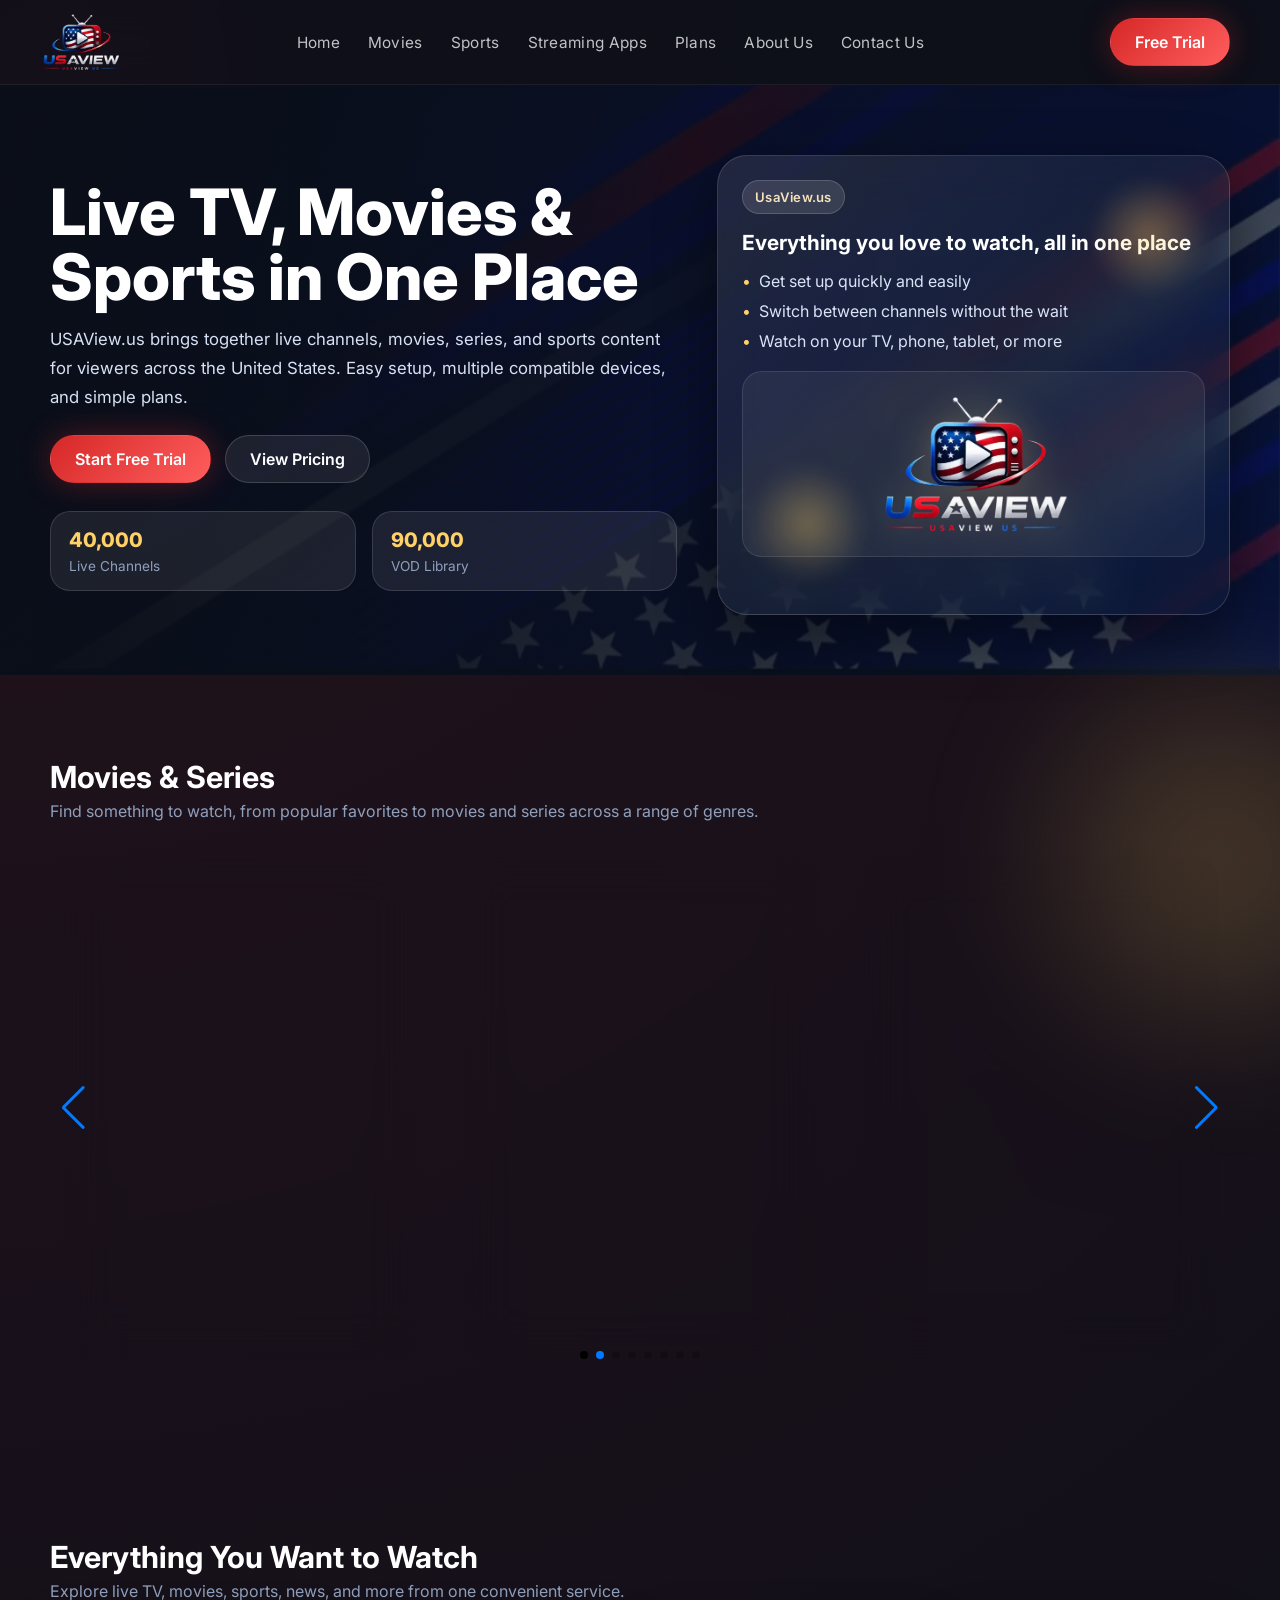
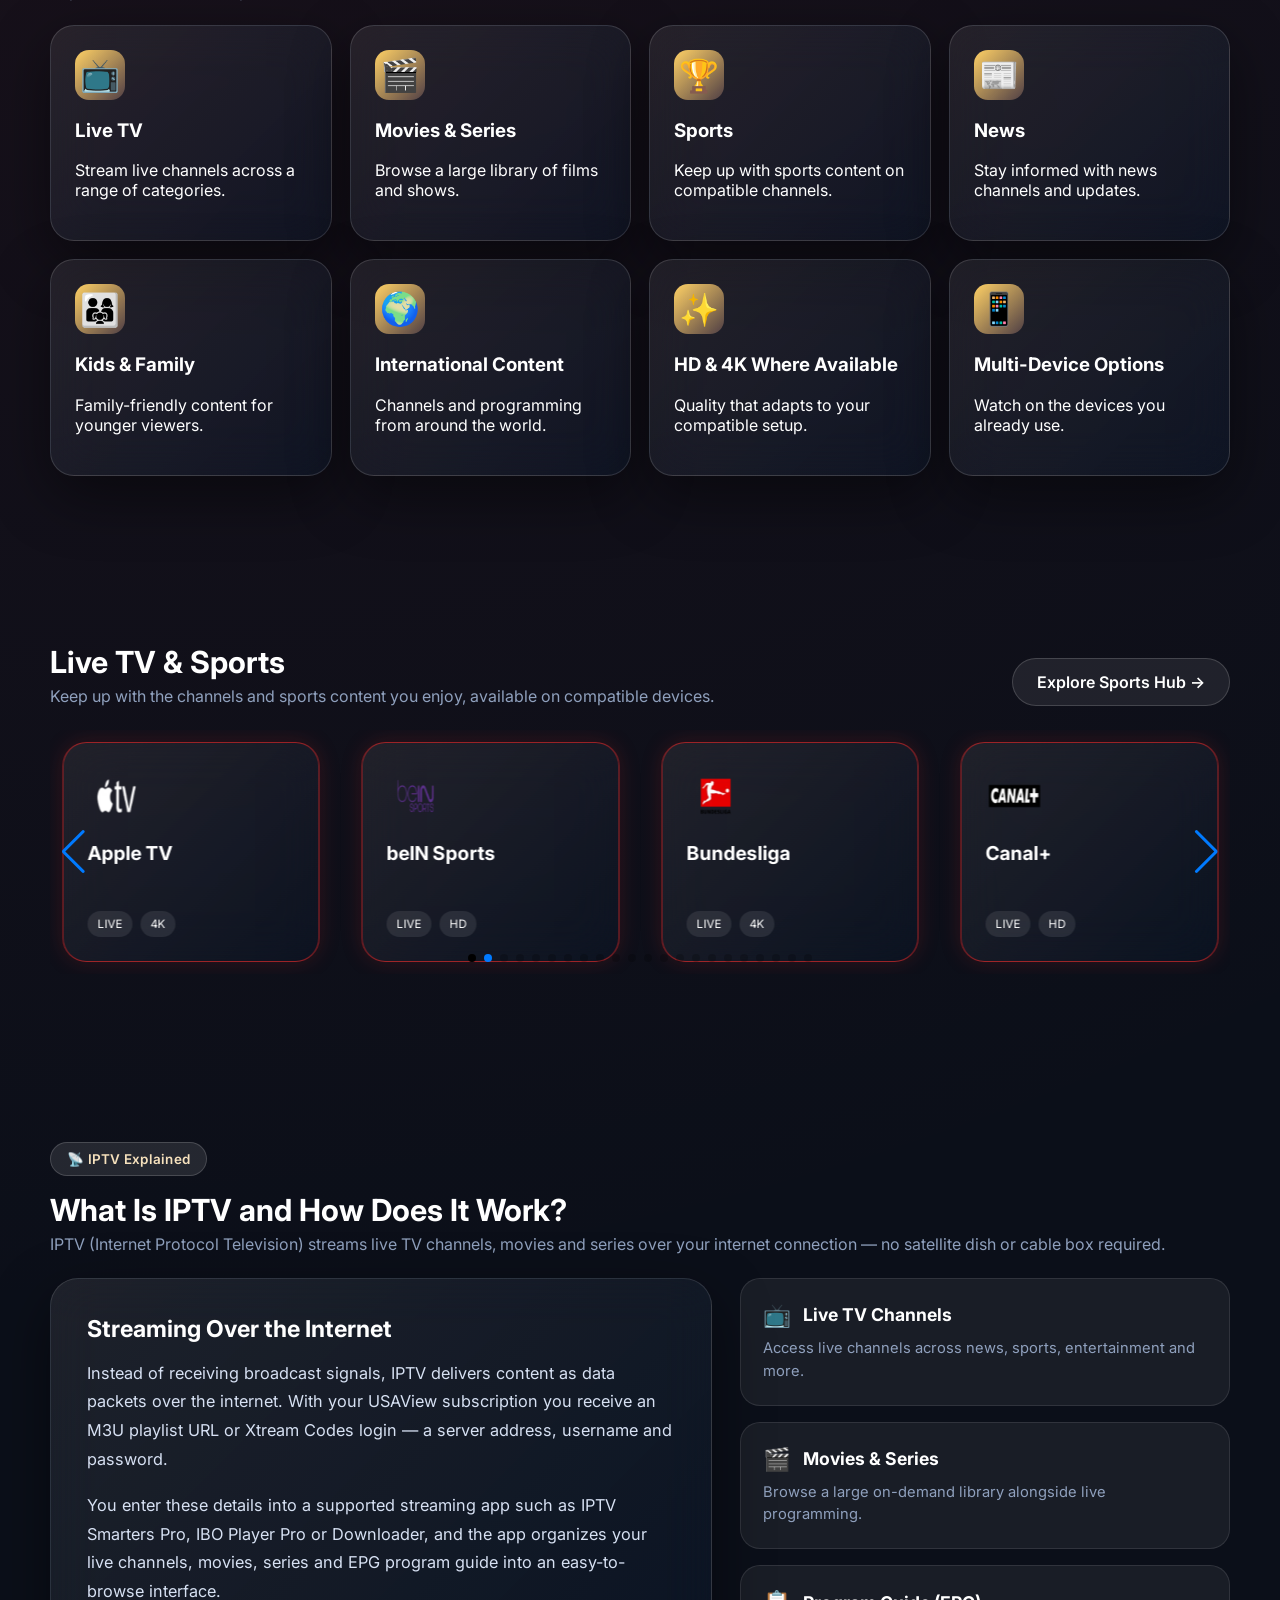
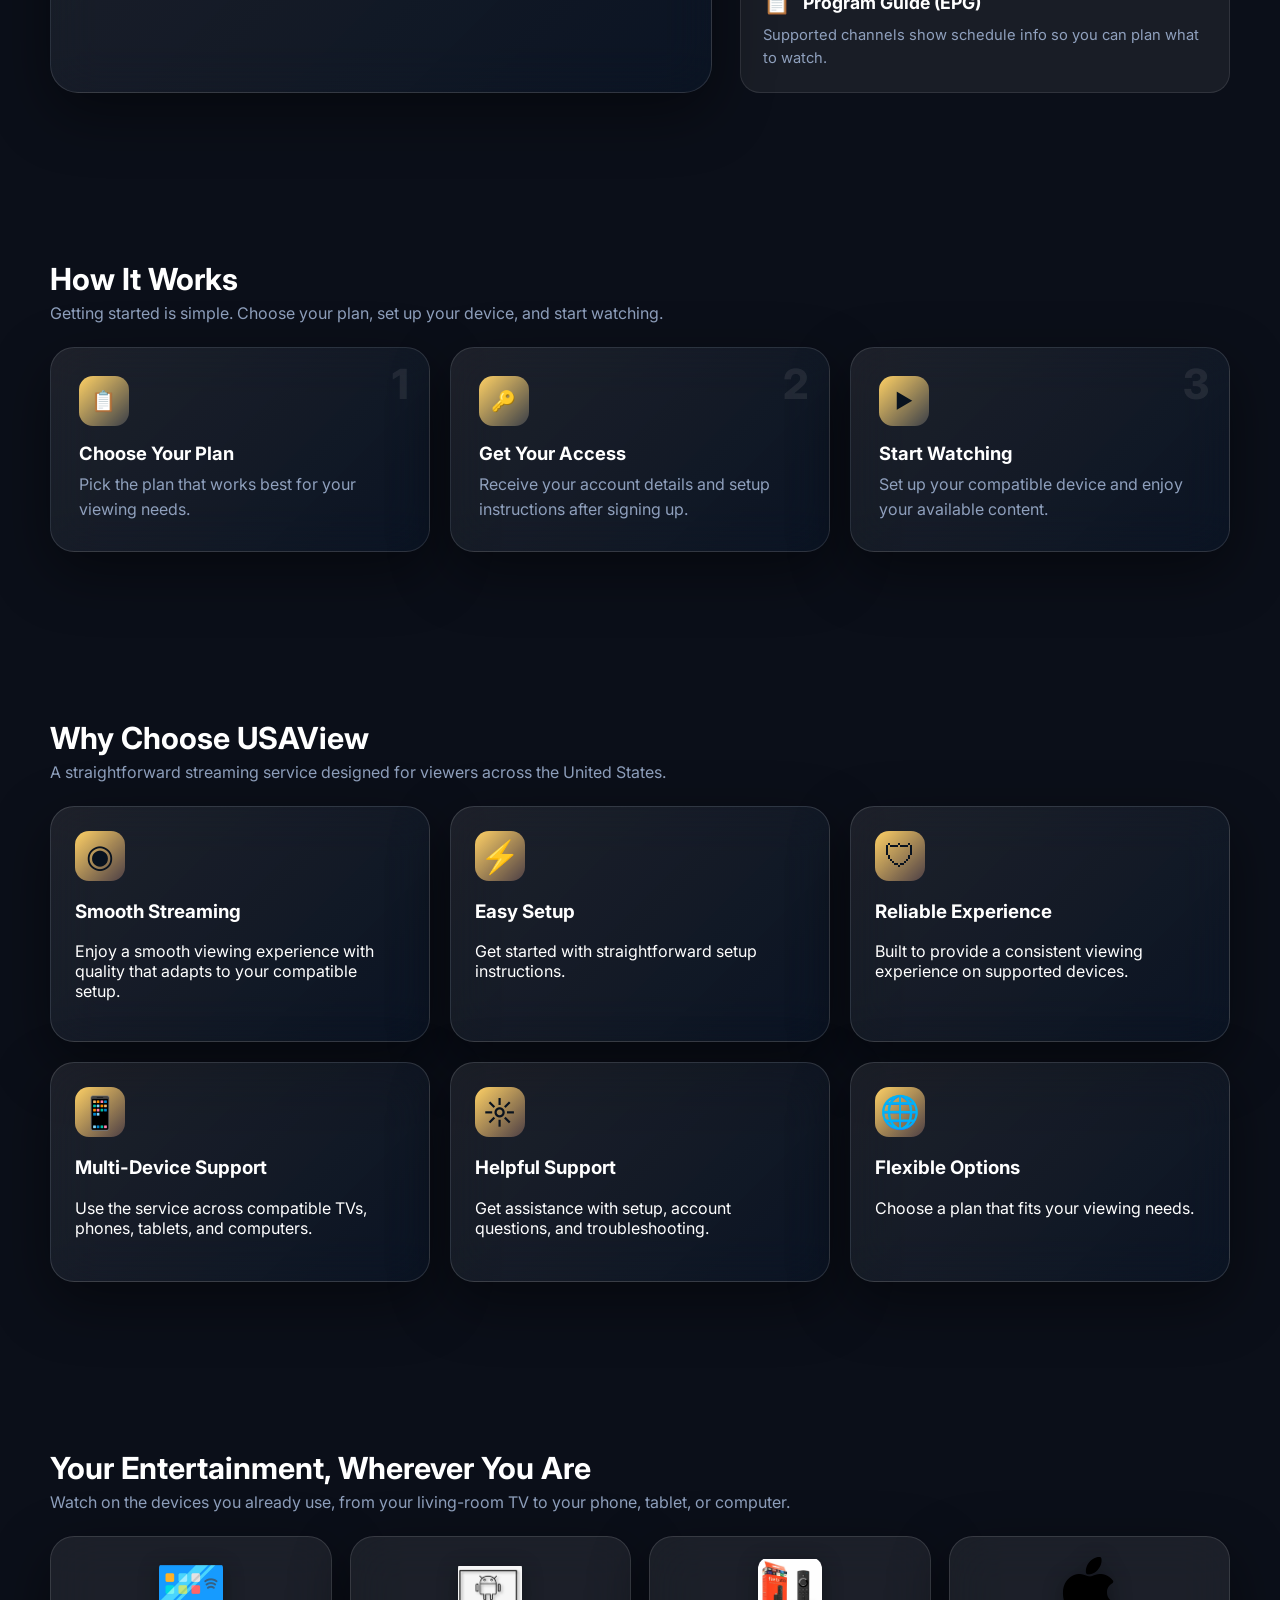
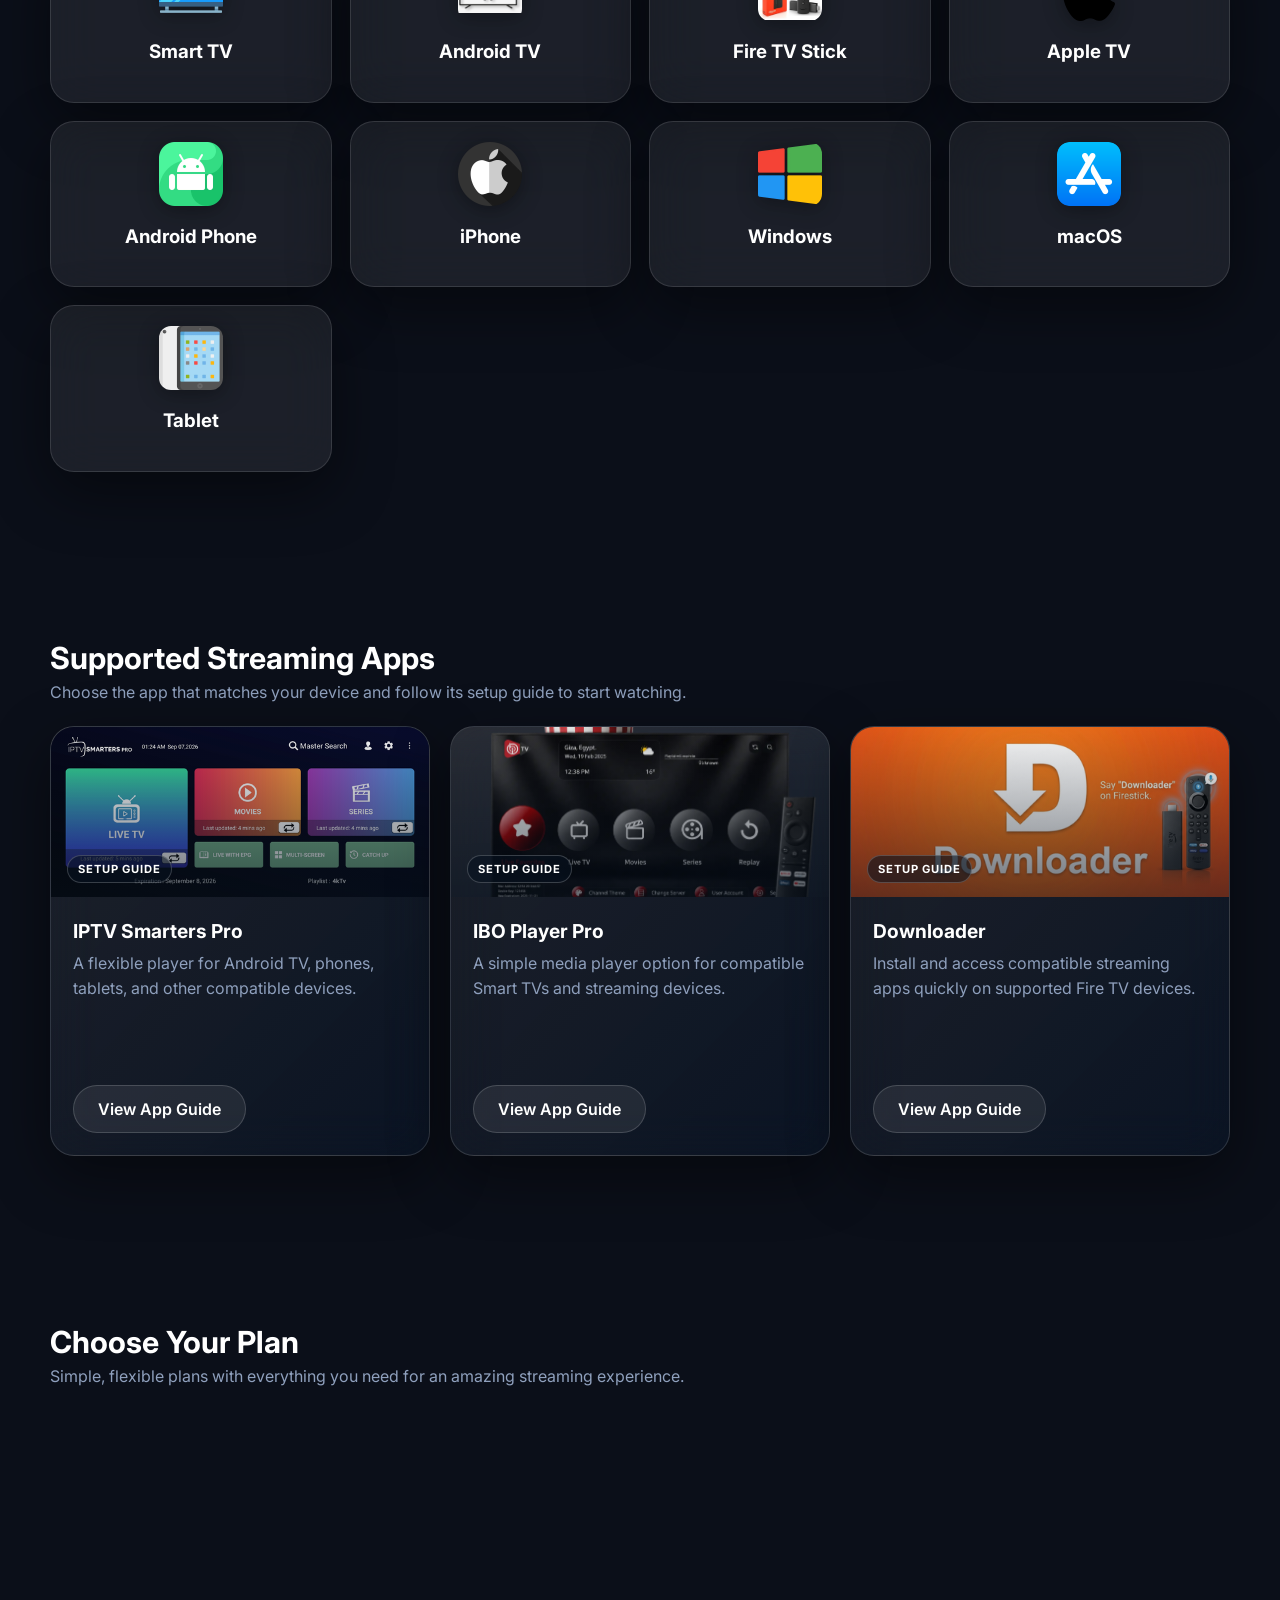
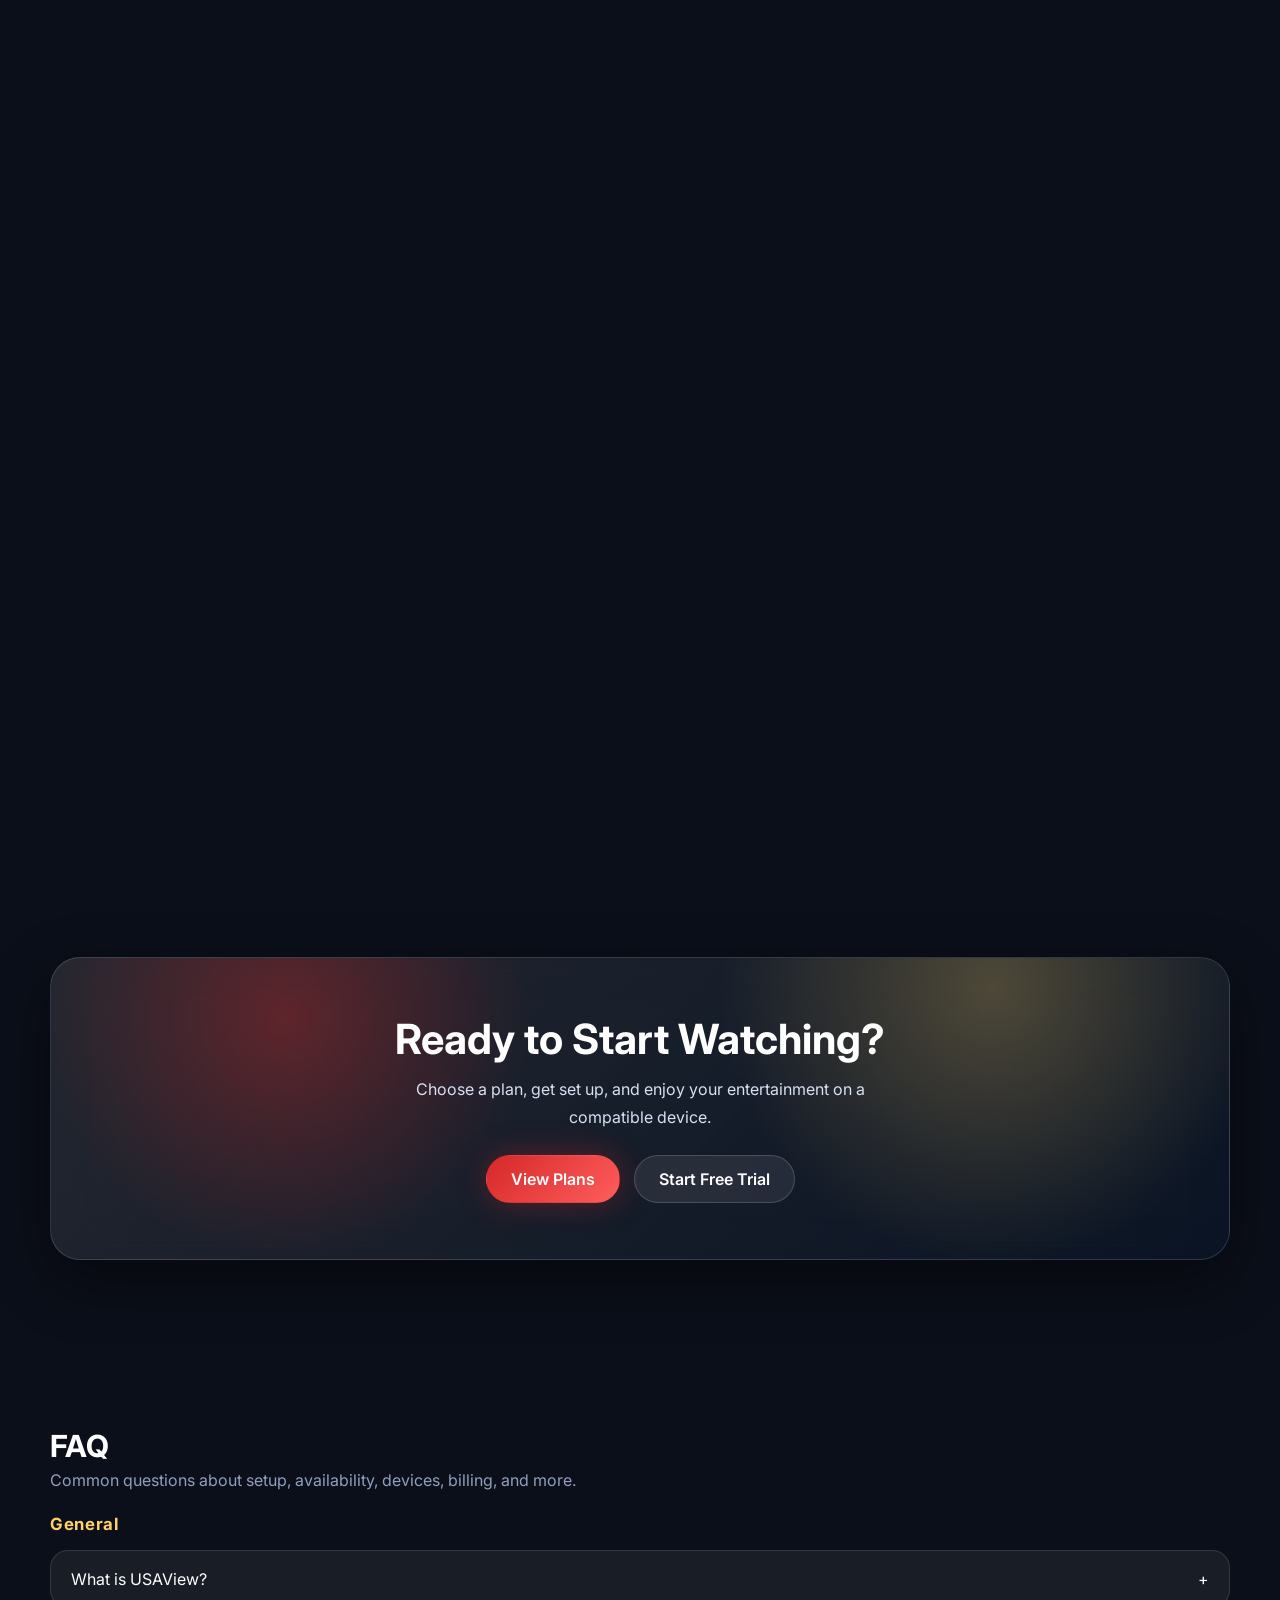
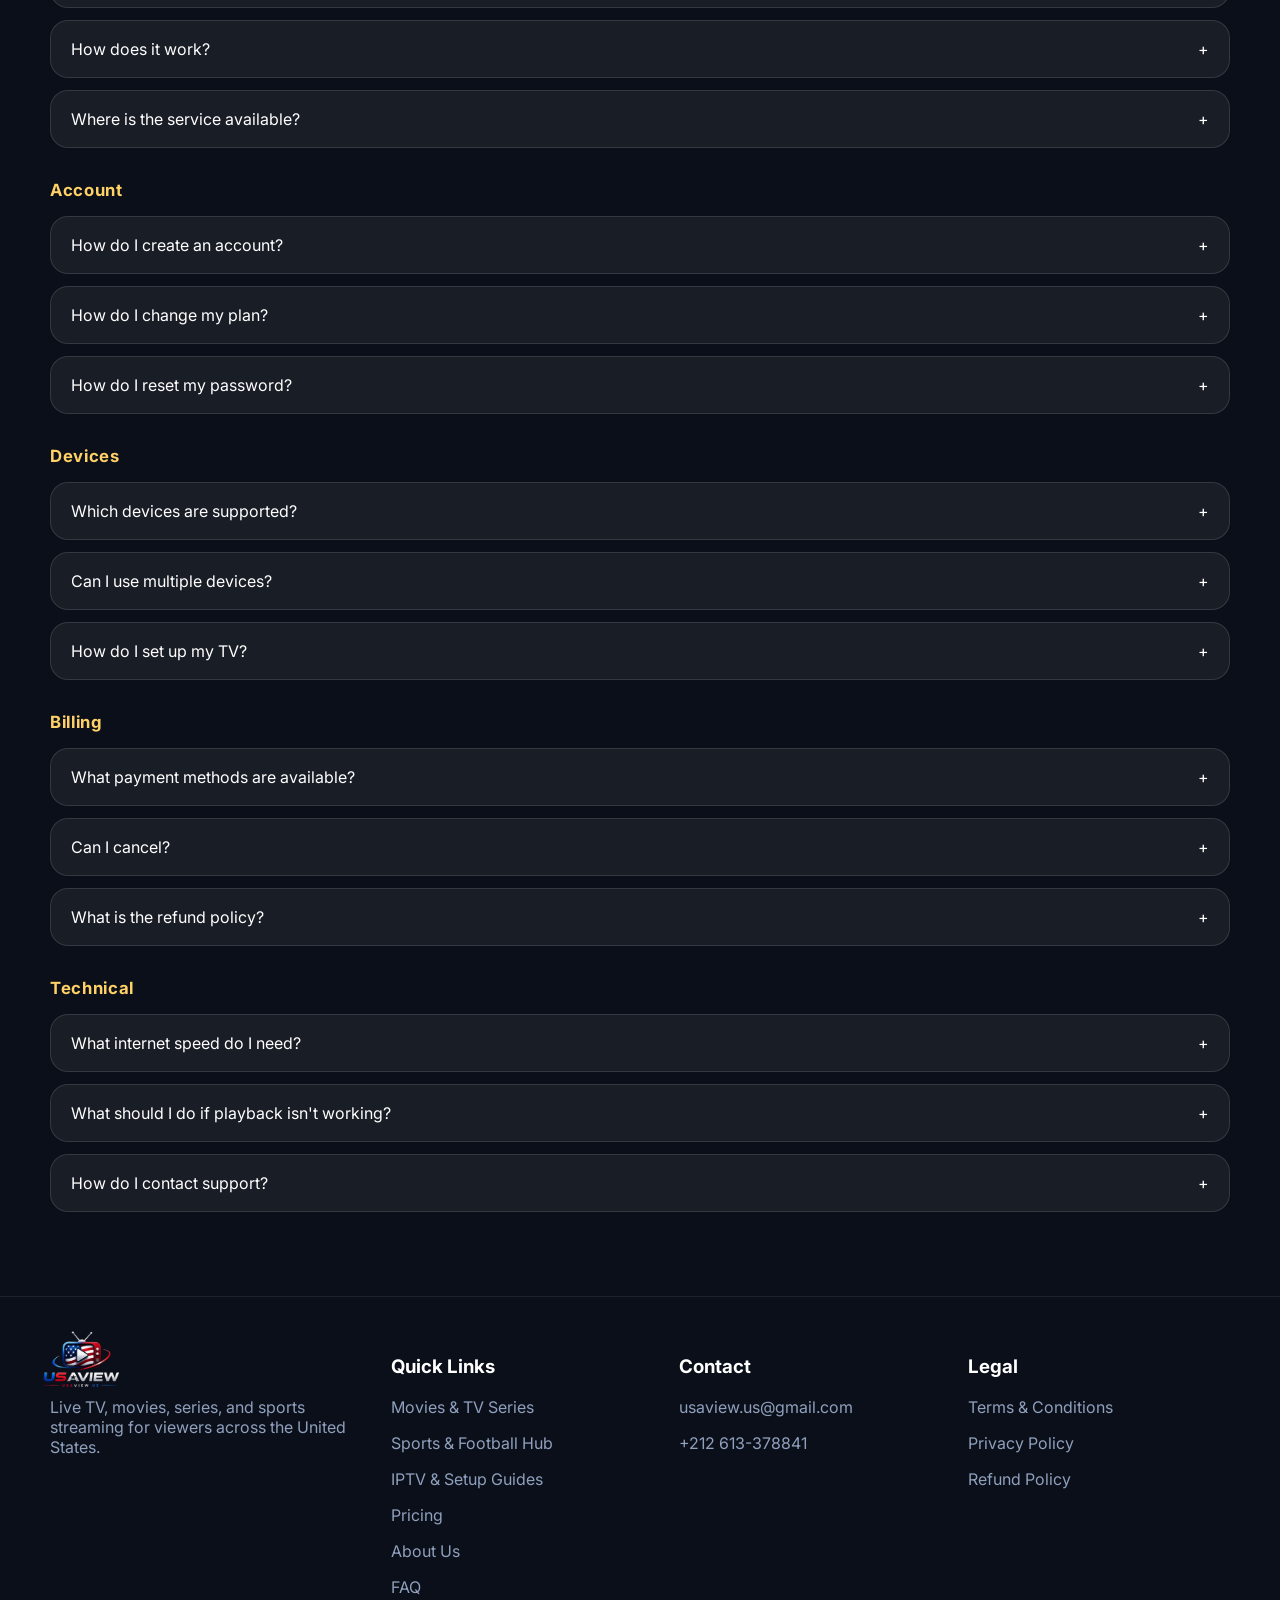
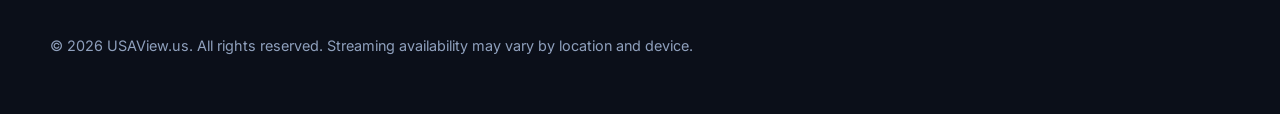
==== index.html @ 7cc4c2b3 "LKljhg" ====
<!DOCTYPE html>
<html lang="en">

<!--
  Main page for USAView.us.
  - style.css controls layout, colors, responsive navbar, hero, cards, and the mobile menu.
  - scripts.js controls the mobile menu toggle, Swiper sliders, scroll reveal animations, counters, and FAQ behaviour.
-->

<head>
    <meta charset="UTF-8" />
    <meta name="viewport" content="width=device-width, initial-scale=1.0" />
    <meta name="description"
        content="USAView.us offers live TV, movies, series, and sports streaming for the United States. Easy setup, multiple compatible devices, and simple plans." />
    <title>USAView.us | Live TV, Movies & Sports Streaming</title>
    <link rel="stylesheet" href="style.css">
    <link rel="preconnect" href="https://fonts.googleapis.com" />
    <link rel="preconnect" href="https://fonts.gstatic.com" crossorigin />
    <link href="https://fonts.googleapis.com/css2?family=Inter:wght@400;500;600;700;800&display=swap"
        rel="stylesheet" />
    <link rel="stylesheet" href="https://cdn.jsdelivr.net/npm/swiper@11/swiper-bundle.min.css" />

</head>

<body>
    <header>
        <div class="container">
            <nav>
                <!-- logo image file from the project root -->
                <a class="logo" href="index.html">
                    <img src="assets/imgs/logos/logo.webp" alt="USAView.us logo">
                </a>
                <!-- nav-toggle is the mobile hamburger button controlled by scripts.js -->
                <a class="btn btn-primary btn-header"
                    href="https://wa.me/212613378841?text=hello%20usa%20view%20i%20want%20free%20trial%2024%20hours"
                    target="_blank" rel="noopener">Free Trial</a>
                <button class="nav-toggle" aria-label="Toggle navigation" aria-expanded="false">
                    <span class="bar"></span>
                    <span class="bar"></span>
                    <span class="bar"></span>
                </button>
                <!-- nav-links contains the main page anchors and gets the open class on mobile -->
                <div class="nav-links" id="navLinks">
                    <a href="index.html">Home</a>
                    <a href="movies.html">Movies</a>
                    <a href="sports.html">Sports</a>
                    <a href="streaming-apps/">Streaming Apps</a>
                    <a href="#plans">Plans</a>
                    <a href="about.html">About Us</a>
                    <a href="contact.html">Contact Us</a>
                </div>
            </nav>
        </div>
    </header>

    <!-- Main page content starts here. Each section is styled in style.css and some sections are animated by scripts.js. -->


    <main class="home-page">
        <section class="hero">
            <div class="container hero-content">
                <!-- hero content uses reveal animation on scroll and appears in the hero section -->
                <div class="reveal">

                    <h1>Live TV, Movies & Sports in One Place</h1>
                    <p>USAView.us brings together live channels, movies, series, and sports content for viewers across
                        the United States. Easy setup, multiple compatible devices, and simple plans.</p>
                    <div class="hero-actions">
                        <a class="btn btn-primary"
                            href="https://wa.me/212613378841?text=hello%20usa%20view%20i%20want%20free%20trial%2024%20hours"
                            target="_blank" rel="noopener">Start Free Trial</a>
                        <a class="btn btn-secondary" href="#plans">View Pricing</a>
                    </div>
                    <div class="stats-grid">
                        <div class="stat-card">
                            <div class="stat-number" data-target="40000">0</div>
                            <div class="stat-label">Live Channels</div>
                        </div>
                        <div class="stat-card">
                            <div class="stat-number" data-target="90000">0</div>
                            <div class="stat-label">VOD Library</div>
                        </div>
                    </div>
                </div>
                <div class="reveal">
                    <div class="hero-card glass">
                        <div class="floating-orb one"></div>
                        <div class="floating-orb two"></div>
                        <div class="pill">UsaView.us</div>
                        <h3>Everything you love to watch, all in one place</h3>
                        <ul>
                            <li>Get set up quickly and easily</li>
                            <li>Switch between channels without the wait</li>
                            <li>Watch on your TV, phone, tablet, or more</li>
                        </ul>
                        <div class="hero-logo"><img src="assets/imgs/logos/logo.webp" alt="USAView.us logo"></div>
                    </div>
                </div>

            </div>
        </section>

        <section id="movies">
            <div class="container">
                <div class="section-head reveal">
                    <div>
                        <h2>Movies & Series</h2>
                        <p>Find something to watch, from popular favorites to movies and series across a range of
                            genres.</p>
                    </div>
                </div>
                <div class="swiper movies-swiper reveal">
                    <div class="swiper-wrapper">
                        <div class="swiper-slide">
                            <div class="movie-card glass">
                                <div class="thumb">
                                    <img src="assets/imgs/slider-movies/the odyssey.webp"
                                        alt="The Odyssey movie poster">
                                </div>
                                <div class="content">
                                    <span class="badge">4K</span>
                                    <h3>The Odyssey</h3>
                                    <p>Adventure • Drama</p>
                                </div>
                                <div class="play">▶</div>
                            </div>
                        </div>
                        <div class="swiper-slide">
                            <div class="movie-card glass">
                                <div class="thumb">
                                    <img src="assets/imgs/slider-movies/peaky-blinders-immortal-man.webp"
                                        alt="Peaky Blinders Immortal Man movie poster">
                                </div>
                                <div class="content">
                                    <span class="badge">4k</span>
                                    <h3>Peaky Blinders: Immortal Man</h3>
                                    <p>Crime • Drama</p>
                                </div>
                                <div class="play">▶</div>
                            </div>
                        </div>
                        <div class="swiper-slide">
                            <div class="movie-card glass">
                                <div class="thumb">
                                    <img src="assets/imgs/slider-movies/oppenheimer.webp"
                                        alt="Oppenheimer movie poster">
                                </div>
                                <div class="content">
                                    <span class="badge">4K</span>
                                    <h3>Oppenheimer</h3>
                                    <p>Drama • History</p>
                                </div>
                                <div class="play">▶</div>
                            </div>
                        </div>
                        <div class="swiper-slide">
                            <div class="movie-card glass">
                                <div class="thumb">
                                    <img src="assets/imgs/slider-movies/rango-animation.webp"
                                        alt="Rango animated movie poster">
                                </div>
                                <div class="content">
                                    <span class="badge">4k</span>
                                    <h3>Rango</h3>
                                    <p>Animation • Comedy</p>
                                </div>
                                <div class="play">▶</div>
                            </div>
                        </div>
                        <div class="swiper-slide">
                            <div class="movie-card glass">
                                <div class="thumb">
                                    <img src="assets/imgs/slider-movies/deep-cover.webp" alt="Deep Cover movie poster">
                                </div>
                                <div class="content">
                                    <span class="badge">4K</span>
                                    <h3>Deep Cover</h3>
                                    <p>Crime • Thriller</p>
                                </div>
                                <div class="play">▶</div>
                            </div>
                        </div>
                        <div class="swiper-slide">
                            <div class="movie-card glass">
                                <div class="thumb">
                                    <img src="assets/imgs/slider-movies/fall-2-deadpoint.webp"
                                        alt="Fall 2: Deadpoint movie poster">
                                </div>
                                <div class="content">
                                    <span class="badge">4K</span>
                                    <h3>Fall 2: Deadpoint</h3>
                                    <p>Action • Thriller</p>
                                </div>
                                <div class="play">▶</div>
                            </div>
                        </div>
                        <div class="swiper-slide">
                            <div class="movie-card glass">
                                <div class="thumb">
                                    <img src="assets/imgs/slider-movies/nobody-2.webp" alt="Nobody 2 movie poster">
                                </div>
                                <div class="content">
                                    <span class="badge">4K</span>
                                    <h3>Nobody 2</h3>
                                    <p>Action • Crime</p>
                                </div>
                                <div class="play">▶</div>
                            </div>
                        </div>
                        <div class="swiper-slide">
                            <div class="movie-card glass">
                                <div class="thumb">
                                    <img src="assets/imgs/slider-movies/the-witcher.webp"
                                        alt="The Witcher series poster">
                                </div>
                                <div class="content">
                                    <span class="badge">4K</span>
                                    <h3>The Witcher</h3>
                                    <p>Fantasy • Adventure</p>
                                </div>
                                <div class="play">▶</div>
                            </div>
                        </div>
                    </div>
                    <div class="swiper-button-next"></div>
                    <div class="swiper-button-prev"></div>
                    <div class="swiper-pagination"></div>
                </div>
            </div>
        </section>

       


        <!-- What's Included -->
        <section id="included">
            <div class="container">
                <div class="section-head reveal">
                    <div>
                        <h2>Everything You Want to Watch</h2>
                        <p>Explore live TV, movies, sports, news, and more from one convenient service.</p>
                    </div>
                </div>
                <div class="included-grid">
                    <div class="feature-card glass reveal">
                        <div class="icon">📺</div>
                        <h3>Live TV</h3>
                        <p>Stream live channels across a range of categories.</p>
                    </div>
                    <div class="feature-card glass reveal">
                        <div class="icon">🎬</div>
                        <h3>Movies & Series</h3>
                        <p>Browse a large library of films and shows.</p>
                    </div>
                    <div class="feature-card glass reveal">
                        <div class="icon">🏆</div>
                        <h3>Sports</h3>
                        <p>Keep up with sports content on compatible channels.</p>
                    </div>
                    <div class="feature-card glass reveal">
                        <div class="icon">📰</div>
                        <h3>News</h3>
                        <p>Stay informed with news channels and updates.</p>
                    </div>
                    <div class="feature-card glass reveal">
                        <div class="icon">👨‍👩‍👧</div>
                        <h3>Kids & Family</h3>
                        <p>Family-friendly content for younger viewers.</p>
                    </div>
                    <div class="feature-card glass reveal">
                        <div class="icon">🌍</div>
                        <h3>International Content</h3>
                        <p>Channels and programming from around the world.</p>
                    </div>
                    <div class="feature-card glass reveal">
                        <div class="icon">✨</div>
                        <h3>HD & 4K Where Available</h3>
                        <p>Quality that adapts to your compatible setup.</p>
                    </div>
                    <div class="feature-card glass reveal">
                        <div class="icon">📱</div>
                        <h3>Multi-Device Options</h3>
                        <p>Watch on the devices you already use.</p>
                    </div>
                </div>
            </div>
        </section>



        <section id="sports">
            <div class="container">

                <div class="section-head reveal">
                    <div>
                        <h2>Live TV & Sports</h2>
                        <p>Keep up with the channels and sports content you enjoy, available on compatible devices.</p>
                    </div>
                    <a class="btn btn-secondary" href="sports.html">Explore Sports Hub →</a>
                </div>

                <div class="swiper sports-swiper reveal">
                    <div class="swiper-wrapper">

                        <!-- 6M -->
                        <div class="swiper-slide">
                            <div class="sports-card glass">
                                <div class="channel-logo">
                                    <img src="assets/imgs/swiper-channels/6m.webp" alt="6M channel logo">
                                </div>
                                <h3>6M</h3>
                                <div class="badge-row">
                                    <span class="pill-small">LIVE</span>
                                    <span class="pill-small">HD</span>
                                </div>
                            </div>
                        </div>



                        <!-- Apple TV -->
                        <div class="swiper-slide">
                            <div class="sports-card glass">
                                <div class="channel-logo">
                                    <img src="assets/imgs/swiper-channels/apple-tv.webp" alt="Apple TV channel logo">
                                </div>
                                <h3>Apple TV</h3>
                                <div class="badge-row">
                                    <span class="pill-small">LIVE</span>
                                    <span class="pill-small">4K</span>
                                </div>
                            </div>
                        </div>

                        <!-- beIN Sports -->
                        <div class="swiper-slide">
                            <div class="sports-card glass">
                                <div class="channel-logo">
                                    <img src="assets/imgs/swiper-channels/bein-sports.webp"
                                        alt="beIN Sports channel logo">
                                </div>
                                <h3>beIN Sports</h3>
                                <div class="badge-row">
                                    <span class="pill-small">LIVE</span>
                                    <span class="pill-small">HD</span>
                                </div>
                            </div>
                        </div>

                        <!-- Bundesliga -->
                        <div class="swiper-slide">
                            <div class="sports-card glass">
                                <div class="channel-logo">
                                    <img src="assets/imgs/swiper-channels/bundesliga.webp"
                                        alt="Bundesliga channel logo">
                                </div>
                                <h3>Bundesliga</h3>
                                <div class="badge-row">
                                    <span class="pill-small">LIVE</span>
                                    <span class="pill-small">4K</span>
                                </div>
                            </div>
                        </div>

                        <!-- Canal+ -->
                        <div class="swiper-slide">
                            <div class="sports-card glass">
                                <div class="channel-logo">
                                    <img src="assets/imgs/swiper-channels/canal-plus.webp" alt="Canal+ channel logo">
                                </div>
                                <h3>Canal+</h3>
                                <div class="badge-row">
                                    <span class="pill-small">LIVE</span>
                                    <span class="pill-small">HD</span>
                                </div>
                            </div>
                        </div>



                        <!-- Disney Channel -->
                        <div class="swiper-slide">
                            <div class="sports-card glass">
                                <div class="channel-logo">
                                    <img src="assets/imgs/swiper-channels/disnep-channel.webp"
                                        alt="Disney Channel logo">
                                </div>
                                <h3>Disney Channel</h3>
                                <div class="badge-row">
                                    <span class="pill-small">LIVE</span>
                                    <span class="pill-small">HD</span>
                                </div>
                            </div>
                        </div>

                        <!-- ESPN -->
                        <div class="swiper-slide">
                            <div class="sports-card glass">
                                <div class="channel-logo">
                                    <img src="assets/imgs/swiper-channels/espn.webp" alt="ESPN channel logo">
                                </div>
                                <h3>ESPN</h3>
                                <div class="badge-row">
                                    <span class="pill-small">LIVE</span>
                                    <span class="pill-small">4K</span>
                                </div>
                            </div>
                        </div>

                        <!-- Film -->
                        <div class="swiper-slide">
                            <div class="sports-card glass">
                                <div class="channel-logo">
                                    <img src="assets/imgs/swiper-channels/film.webp" alt="Film channel logo">
                                </div>
                                <h3>Film</h3>
                                <div class="badge-row">
                                    <span class="pill-small">LIVE</span>
                                    <span class="pill-small">HD</span>
                                </div>
                            </div>
                        </div>

                        <!-- Fox Sports -->
                        <div class="swiper-slide">
                            <div class="sports-card glass">
                                <div class="channel-logo">
                                    <img src="assets/imgs/swiper-channels/fox.webp" alt="Fox Sports channel logo">
                                </div>
                                <h3>Fox Sports</h3>
                                <div class="badge-row">
                                    <span class="pill-small">LIVE</span>
                                    <span class="pill-small">HD</span>
                                </div>
                            </div>
                        </div>

                        <!-- Fubo TV -->
                        <div class="swiper-slide">
                            <div class="sports-card glass">
                                <div class="channel-logo">
                                    <img src="assets/imgs/swiper-channels/fubo-tv.webp" alt="Fubo TV channel logo">
                                </div>
                                <h3>Fubo TV</h3>
                                <div class="badge-row">
                                    <span class="pill-small">LIVE</span>
                                    <span class="pill-small">HD</span>
                                </div>
                            </div>
                        </div>

                        <!-- HBO Max -->
                        <div class="swiper-slide">
                            <div class="sports-card glass">
                                <div class="channel-logo">
                                    <img src="assets/imgs/swiper-channels/hbo-max.webp" alt="HBO Max channel logo">
                                </div>
                                <h3>HBO Max</h3>
                                <div class="badge-row">
                                    <span class="pill-small">LIVE</span>
                                    <span class="pill-small">4K</span>
                                </div>
                            </div>
                        </div>

                        <!-- Hulu -->
                        <div class="swiper-slide">
                            <div class="sports-card glass">
                                <div class="channel-logo">
                                    <img src="assets/imgs/swiper-channels/hulu.webp" alt="Hulu channel logo">
                                </div>
                                <h3>Hulu</h3>
                                <div class="badge-row">
                                    <span class="pill-small">LIVE</span>
                                    <span class="pill-small">HD</span>
                                </div>
                            </div>
                        </div>



                        <!-- LaLiga -->
                        <div class="swiper-slide">
                            <div class="sports-card glass">
                                <div class="channel-logo">
                                    <img src="assets/imgs/swiper-channels/laliga.webp" alt="LaLiga channel logo">
                                </div>
                                <h3>LaLiga</h3>
                                <div class="badge-row">
                                    <span class="pill-small">LIVE</span>
                                    <span class="pill-small">4K</span>
                                </div>
                            </div>
                        </div>

                        <!-- Netflix -->
                        <div class="swiper-slide">
                            <div class="sports-card glass">
                                <div class="channel-logo">
                                    <img src="assets/imgs/swiper-channels/netflix.webp" alt="Netflix channel logo">
                                </div>
                                <h3>Netflix</h3>
                                <div class="badge-row">
                                    <span class="pill-small">LIVE</span>
                                    <span class="pill-small">4K</span>
                                </div>
                            </div>
                        </div>

                        <!-- OCS -->
                        <div class="swiper-slide">
                            <div class="sports-card glass">
                                <div class="channel-logo">
                                    <img src="assets/imgs/swiper-channels/ocs.webp" alt="OCS channel logo">
                                </div>
                                <h3>OCS</h3>
                                <div class="badge-row">
                                    <span class="pill-small">LIVE</span>
                                    <span class="pill-small">HD</span>
                                </div>
                            </div>
                        </div>

                        <!-- Planète+ -->
                        <div class="swiper-slide">
                            <div class="sports-card glass">
                                <div class="channel-logo">
                                    <img src="assets/imgs/swiper-channels/planete-plus.webp"
                                        alt="Planète+ channel logo">
                                </div>
                                <h3>Planète+</h3>
                                <div class="badge-row">
                                    <span class="pill-small">LIVE</span>
                                    <span class="pill-small">HD</span>
                                </div>
                            </div>
                        </div>

                        <!-- Premier League -->
                        <div class="swiper-slide">
                            <div class="sports-card glass">
                                <div class="channel-logo">
                                    <img src="assets/imgs/swiper-channels/premier-league.webp"
                                        alt="Premier League channel logo">
                                </div>
                                <h3>Premier League</h3>
                                <div class="badge-row">
                                    <span class="pill-small">LIVE</span>
                                    <span class="pill-small">4K</span>
                                </div>
                            </div>
                        </div>

                        <!-- RMC Sport -->
                        <div class="swiper-slide">
                            <div class="sports-card glass">
                                <div class="channel-logo">
                                    <img src="assets/imgs/swiper-channels/rmc-sport.webp" alt="RMC Sport channel logo">
                                </div>
                                <h3>RMC Sport</h3>
                                <div class="badge-row">
                                    <span class="pill-small">LIVE</span>
                                    <span class="pill-small">HD</span>
                                </div>
                            </div>
                        </div>

                        <!-- Ziggo Sport -->
                        <div class="swiper-slide">
                            <div class="sports-card glass">
                                <div class="channel-logo">
                                    <img src="assets/imgs/swiper-channels/ziggo-sport.webp"
                                        alt="Ziggo Sport channel logo">
                                </div>
                                <h3>Ziggo Sport</h3>
                                <div class="badge-row">
                                    <span class="pill-small">LIVE</span>
                                    <span class="pill-small">HD</span>
                                </div>
                            </div>
                        </div>

                        <!-- Jupiler Pro League -->
                        <div class="swiper-slide">
                            <div class="sports-card glass">
                                <div class="channel-logo">
                                    <img src="assets/imgs/swiper-channels/jupiler-pro-league.webp"
                                        alt="Jupiler Pro League channel logo">
                                </div>
                                <h3>Jupiler Pro League</h3>
                                <div class="badge-row">
                                    <span class="pill-small">LIVE</span>
                                    <span class="pill-small">HD</span>
                                </div>
                            </div>
                        </div>

                        <!-- Amazon Prime Video -->
                        <div class="swiper-slide">
                            <div class="sports-card glass">
                                <div class="channel-logo">
                                    <img src="assets/imgs/swiper-channels/amazon-prime-video.webp"
                                        alt="Amazon Prime Video channel logo">
                                </div>
                                <h3>Amazon Prime Video</h3>
                                <div class="badge-row">
                                    <span class="pill-small">LIVE</span>
                                    <span class="pill-small">4K</span>
                                </div>
                            </div>
                        </div>

                        <!-- Champions League -->
                        <div class="swiper-slide">
                            <div class="sports-card glass">
                                <div class="channel-logo">
                                    <img src="assets/imgs/swiper-channels/champions-league.webp"
                                        alt="Champions League channel logo">
                                </div>
                                <h3>Champions League</h3>
                                <div class="badge-row">
                                    <span class="pill-small">LIVE</span>
                                    <span class="pill-small">4K</span>
                                </div>
                            </div>
                        </div>

                    </div>

                    <div class="swiper-button-next"></div>
                    <div class="swiper-button-prev"></div>
                    <div class="swiper-pagination"></div>
                </div>
            </div>
        </section>


         <section id="what-is-iptv" aria-labelledby="iptv-title">

            <div class="container">

                <div class="section-head reveal">

                    <div>

                        <div class="pill">
                            📡 IPTV Explained
                        </div>

                        <h2 id="iptv-title">
                            What Is IPTV and How Does It Work?
                        </h2>

                        <p>
                            IPTV (Internet Protocol Television) streams live TV channels,
                            movies and series over your internet connection — no satellite
                            dish or cable box required.
                        </p>

                    </div>

                </div>


                <div class="story-grid">

                    <div class="story-card glass reveal">

                        <h3>
                            Streaming Over the Internet
                        </h3>

                        <p>
                            Instead of receiving broadcast signals, IPTV delivers content
                            as data packets over the internet. With your USAView
                            subscription you receive an M3U playlist URL or Xtream Codes
                            login — a server address, username and password.
                        </p>

                        <p>
                            You enter these details into a supported streaming app such as
                            IPTV Smarters Pro, IBO Player Pro or Downloader, and the app
                            organizes your live channels, movies, series and EPG program
                            guide into an easy-to-browse interface.
                        </p>

                    </div>


                    <div class="story-highlights">

                        <div class="highlight-item">
                            <div class="highlight-header">
                                <span class="highlight-icon">📺</span>
                                <h4>Live TV Channels</h4>
                            </div>
                            <p>
                                Access live channels across news, sports, entertainment and more.
                            </p>
                        </div>

                        <div class="highlight-item">
                            <div class="highlight-header">
                                <span class="highlight-icon">🎬</span>
                                <h4>Movies & Series</h4>
                            </div>
                            <p>
                                Browse a large on-demand library alongside live programming.
                            </p>
                        </div>

                        <div class="highlight-item">
                            <div class="highlight-header">
                                <span class="highlight-icon">📋</span>
                                <h4>Program Guide (EPG)</h4>
                            </div>
                            <p>
                                Supported channels show schedule info so you can plan what to watch.
                            </p>
                        </div>

                    </div>

                </div>

            </div>

        </section>

        <!-- How It Works -->
        <section id="how-it-works">
            <div class="container">
                <div class="section-head reveal">
                    <div>
                        <h2>How It Works</h2>
                        <p>Getting started is simple. Choose your plan, set up your device, and start watching.</p>
                    </div>
                </div>
                <div class="steps-grid">
                    <div class="step-card glass reveal">
                        <div class="step-number">1</div>
                        <div class="icon">📋</div>
                        <h3>Choose Your Plan</h3>
                        <p>Pick the plan that works best for your viewing needs.</p>
                    </div>
                    <div class="step-card glass reveal">
                        <div class="step-number">2</div>
                        <div class="icon">🔑</div>
                        <h3>Get Your Access</h3>
                        <p>Receive your account details and setup instructions after signing up.</p>
                    </div>
                    <div class="step-card glass reveal">
                        <div class="step-number">3</div>
                        <div class="icon">▶</div>
                        <h3>Start Watching</h3>
                        <p>Set up your compatible device and enjoy your available content.</p>
                    </div>
                </div>
            </div>
        </section>

        <section id="why-us">
            <div class="container">
                <div class="section-head reveal">
                    <div>
                        <h2>Why Choose USAView</h2>
                        <p>A straightforward streaming service designed for viewers across the United States.</p>
                    </div>
                </div>
                <div class="features-grid">
                    <div class="feature-card glass reveal">
                        <div class="icon">◉</div>
                        <h3>Smooth Streaming</h3>
                        <p>Enjoy a smooth viewing experience with quality that adapts to your compatible setup.</p>
                    </div>
                    <div class="feature-card glass reveal">
                        <div class="icon">⚡</div>
                        <h3>Easy Setup</h3>
                        <p>Get started with straightforward setup instructions.</p>
                    </div>
                    <div class="feature-card glass reveal">
                        <div class="icon">🛡</div>
                        <h3>Reliable Experience</h3>
                        <p>Built to provide a consistent viewing experience on supported devices.</p>
                    </div>
                    <div class="feature-card glass reveal">
                        <div class="icon">📱</div>
                        <h3>Multi-Device Support</h3>
                        <p>Use the service across compatible TVs, phones, tablets, and computers.</p>
                    </div>
                    <div class="feature-card glass reveal">
                        <div class="icon">☼</div>
                        <h3>Helpful Support</h3>
                        <p>Get assistance with setup, account questions, and troubleshooting.</p>
                    </div>
                    <div class="feature-card glass reveal">
                        <div class="icon">🌐</div>
                        <h3>Flexible Options</h3>
                        <p>Choose a plan that fits your viewing needs.</p>
                    </div>
                </div>
            </div>
        </section>

        <section id="devices">
            <div class="container">
                <div class="section-head reveal">
                    <div>
                        <h2>Your Entertainment, Wherever You Are</h2>
                        <p>Watch on the devices you already use, from your living-room TV to your phone, tablet, or
                            computer.</p>
                    </div>
                </div>
                <div class="device-grid">
                    <div class="device-card glass reveal">
                        <div class="device-icon"><img src="assets/imgs/devices/smart-tv.webp" alt="Smart TV"
                                loading="lazy" width="56" height="56"></div>
                        <h3>Smart TV</h3>
                    </div>
                    <div class="device-card glass reveal">
                        <div class="device-icon"><img src="assets/imgs/devices/Android%20TV.jpeg" alt="Android TV"
                                loading="lazy" width="56" height="56"></div>
                        <h3>Android TV</h3>
                    </div>
                    <div class="device-card glass reveal">
                        <div class="device-icon"><img src="assets/imgs/devices/firestick.jpg" alt="Fire TV Stick"
                                loading="lazy" width="56" height="56"></div>
                        <h3>Fire TV Stick</h3>
                    </div>
                    <div class="device-card glass reveal">
                        <div class="device-icon"><img src="assets/imgs/devices/apple.png" alt="Apple TV" loading="lazy"
                                width="56" height="56"></div>
                        <h3>Apple TV</h3>
                    </div>
                    <div class="device-card glass reveal">
                        <div class="device-icon"><img src="assets/imgs/devices/android.webp" alt="Android Phone"
                                loading="lazy" width="56" height="56"></div>
                        <h3>Android Phone</h3>
                    </div>
                    <div class="device-card glass reveal">
                        <div class="device-icon"><img src="assets/imgs/devices/apple%20(1).webp" alt="iPhone"
                                loading="lazy" width="56" height="56"></div>
                        <h3>iPhone</h3>
                    </div>
                    <div class="device-card glass reveal">
                        <div class="device-icon"><img src="assets/imgs/devices/windows.webp" alt="Windows"
                                loading="lazy" width="56" height="56"></div>
                        <h3>Windows</h3>
                    </div>
                    <div class="device-card glass reveal">
                        <div class="device-icon"><img src="assets/imgs/devices/macOS.png" alt="macOS" loading="lazy"
                                width="56" height="56"></div>
                        <h3>macOS</h3>
                    </div>
                    <div class="device-card glass reveal">
                        <div class="device-icon"><img src="assets/imgs/devices/tablet.webp" alt="Tablet" loading="lazy"
                                width="56" height="56"></div>
                        <h3>Tablet</h3>
                    </div>
                </div>

            </div>
        </section>

        <section id="streaming-apps" aria-labelledby="streaming-apps-heading">
            <div class="container">
                <div class="section-head reveal">
                    <div>
                        <h2 id="streaming-apps-heading">Supported Streaming Apps</h2>
                        <p>Choose the app that matches your device and follow its setup guide to start watching.</p>
                    </div>
                </div>

                <div class="apps-grid">
                    <article class="app-card glass reveal">
                        <div class="app-image">
                            <span class="app-label">Setup guide</span>
                            <img src="assets/imgs/setup/iptv-smarters/iptv-smarters-pro-home3.webp"
                                alt="Android TV for IPTV Smarters Pro" loading="lazy" width="640" height="360">
                        </div>
                        <div class="app-content">
                            <h3>IPTV Smarters Pro</h3>
                            <p>A flexible player for Android TV, phones, tablets, and other compatible devices.</p>
                            <a class="btn btn-secondary" href="streaming-apps/iptv-smarters-pro/">View App Guide</a>
                        </div>
                    </article>

                    <article class="app-card glass reveal">
                        <div class="app-image">
                            <span class="app-label">Setup guide</span>
                            <img src="assets/imgs/setup/ibo-player/ibobanner.webp"
                                alt="Fire TV Stick for IBO Player Pro" loading="lazy" width="640" height="360">
                        </div>
                        <div class="app-content">
                            <h3>IBO Player Pro</h3>
                            <p>A simple media player option for compatible Smart TVs and streaming devices.</p>
                            <a class="btn btn-secondary" href="streaming-apps/ibo-player/">View App Guide</a>
                        </div>
                    </article>

                    <article class="app-card glass reveal">
                        <div class="app-image">
                            <span class="app-label">Setup guide</span>
                            <img src="assets/imgs/setup/downloader/downloader-banner.webp"
                                alt="Android phone for Downloader app" loading="lazy" width="640" height="360">
                        </div>
                        <div class="app-content">
                            <h3>Downloader</h3>
                            <p>Install and access compatible streaming apps quickly on supported Fire TV devices.</p>
                            <a class="btn btn-secondary" href="streaming-apps/downloader/">View App Guide</a>
                        </div>
                    </article>
                </div>
            </div>
        </section>

        <section id="plans">
            <div class="container">
                <div class="section-head reveal">
                    <div>
                        <h2>Choose Your Plan</h2>
                        <p>Simple, flexible plans with everything you need for an amazing streaming experience.</p>
                    </div>
                </div>

                <div class="pricing-grid">

                    <!-- 3 Months -->
                    <div class="plan-card glass reveal">
                        <h3>3 Months</h3>
                        <p class="plan-subtitle">Perfect for trying us out</p>

                        <div class="price">
                            $34.99
                            <span style="font-size: 1rem; color: var(--muted);">/3 mo</span>
                        </div>

                        <ul>
                            <li> 40,000+ Live Channels</li>
                            <li> 90,000+ Movies & TV Shows</li>
                            <li> HD, Full HD & 4K Quality</li>
                            <li> 1 Device Connection</li>
                            <li> Anti-Freeze Streaming</li>
                            <li> 24/7 Customer Support</li>
                        </ul>

                        <a class="btn btn-secondary" href="#">Get Started</a>
                    </div>

                    <!-- 6 Months -->
                    <div class="plan-card glass popular reveal">
                        <div class="popular-badge">⭐ Best Value</div>

                        <h3>6 Months</h3>
                        <p class="plan-subtitle">Our most popular choice</p>

                        <div class="price">
                            $49.99
                            <span style="font-size: 1rem; color: var(--muted);">/6 mo</span>
                        </div>

                        <ul>
                            <li> 40,000+ Live Channels</li>
                            <li> 90,000+ Movies & TV Shows</li>
                            <li> HD, Full HD & 4K Quality</li>
                            <li> 2 Device Connections</li>
                            <li> Anti-Freeze Streaming</li>
                            <li> Priority 24/7 Support</li>
                        </ul>

                        <a class="btn btn-gold" href="#">Get Best Value</a>
                    </div>

                    <!-- 12 Months -->
                    <div class="plan-card glass reveal">
                        <h3>12 Months</h3>
                        <p class="plan-subtitle">Maximum value for regular viewers</p>

                        <div class="price">
                            $69.99
                            <span style="font-size: 1rem; color: var(--muted);">/12 mo</span>
                        </div>

                        <ul>
                            <li> 40,000+ Live Channels</li>
                            <li> 90,000+ Movies & TV Shows</li>
                            <li> HD, Full HD & 4K Quality</li>
                            <li> 3 Device Connections</li>
                            <li> Anti-Freeze Streaming</li>
                            <li> VIP 24/7 Support</li>
                        </ul>

                        <a class="btn btn-secondary" href="#">Get 12 Months</a>
                    </div>

                </div>

                <p class="pricing-note reveal">
                    Not sure which plan to choose?
                    <a href="#faq">Compare plans in our FAQ</a> or contact our support team.
                </p>
            </div>
        </section>


        <section id="reviews">
            <div class="container">
                <div class="section-head reveal">
                    <div>
                        <h2>Customer Reviews</h2>
                        <p>What viewers are saying about their experience with USAView.</p>
                    </div>
                </div>
                <div class="reviews-grid">
                    <div class="review-card glass reveal">
                        <div class="review-head">
                            <img class="avatar"
                                src="https://images.unsplash.com/photo-1494790108377-be9c29b29330?auto=format&fit=crop&w=200&q=80"
                                alt="Customer review avatar" />
                            <div><strong>Emily R.</strong><br /><span class="stars">★★★★★</span></div>
                        </div>
                        <p>“Setup was straightforward and I was watching within a few minutes. The picture quality looks
                            great on my TV.”</p>
                    </div>
                    <div class="review-card glass reveal">
                        <div class="review-head">
                            <img class="avatar"
                                src="https://images.unsplash.com/photo-1500648767791-00dcc994a43e?auto=format&fit=crop&w=200&q=80"
                                alt="Customer review avatar" />
                            <div><strong>Marcus T.</strong><br /><span class="stars">★★★★★</span></div>
                        </div>
                        <p>“I mainly use it for sports and live channels. It works well on my Fire TV Stick and the
                            channel selection is solid.”</p>
                    </div>
                    <div class="review-card glass reveal">
                        <div class="review-head">
                            <img class="avatar"
                                src="https://images.unsplash.com/photo-1544005313-94ddf0286df2?auto=format&fit=crop&w=200&q=80"
                                alt="Customer review avatar" />
                            <div><strong>Jennifer L.</strong><br /><span class="stars">★★★★★</span></div>
                        </div>
                        <p>“I like being able to switch between live TV and movies on the same device. Support was
                            helpful when I had a question about my plan.”</p>
                    </div>
                </div>
            </div>
        </section>

        <!-- Final CTA -->
        <section id="cta">
            <div class="container">
                <div class="cta-box glass reveal">
                    <h2>Ready to Start Watching?</h2>
                    <p>Choose a plan, get set up, and enjoy your entertainment on a compatible device.</p>
                    <div class="cta-actions">
                        <a class="btn btn-primary" href="#plans">View Plans</a>
                        <a class="btn btn-secondary"
                            href="https://wa.me/212613378841?text=hello%20usa%20view%20i%20want%20free%20trial%2024%20hours"
                            target="_blank" rel="noopener">Start Free Trial</a>
                    </div>
                </div>
            </div>
        </section>

        <section id="faq">
            <div class="container">
                <div class="section-head reveal">
                    <div>
                        <h2>FAQ</h2>
                        <p>Common questions about setup, availability, devices, billing, and more.</p>
                    </div>
                </div>
                <div class="faq-list reveal">

                    <h3 class="faq-category">General</h3>
                    <div class="faq-item">
                        <button class="faq-question">What is USAView?<span>+</span></button>
                        <div class="faq-answer">
                            <p>USAView is a streaming service that offers live TV channels, movies, series, and sports
                                content for viewers in the United States.</p>
                        </div>
                    </div>
                    <div class="faq-item">
                        <button class="faq-question">How does it work?<span>+</span></button>
                        <div class="faq-answer">
                            <p>Choose a plan, sign up, and you'll receive your account details and setup instructions.
                                Then install the app on a compatible device and start watching.</p>
                        </div>
                    </div>
                    <div class="faq-item">
                        <button class="faq-question">Where is the service available?<span>+</span></button>
                        <div class="faq-answer">
                            <p>USAView is designed for viewers in the United States. Availability may vary by location
                                and device.</p>
                        </div>
                    </div>

                    <h3 class="faq-category">Account</h3>
                    <div class="faq-item">
                        <button class="faq-question">How do I create an account?<span>+</span></button>
                        <div class="faq-answer">
                            <p>Choose a plan on the pricing section and follow the sign-up steps. You'll receive your
                                account details by email.</p>
                        </div>
                    </div>
                    <div class="faq-item">
                        <button class="faq-question">How do I change my plan?<span>+</span></button>
                        <div class="faq-answer">
                            <p>Contact support and we'll help you switch to a plan that better fits your needs.</p>
                        </div>
                    </div>
                    <div class="faq-item">
                        <button class="faq-question">How do I reset my password?<span>+</span></button>
                        <div class="faq-answer">
                            <p>Reach out to our support team and we'll guide you through resetting your password.</p>
                        </div>
                    </div>

                    <h3 class="faq-category">Devices</h3>
                    <div class="faq-item">
                        <button class="faq-question">Which devices are supported?<span>+</span></button>
                        <div class="faq-answer">
                            <p>USAView works on compatible Smart TVs, Android TV, Fire TV Stick, Apple TV, phones,
                                tablets, Windows, and macOS devices.</p>
                        </div>
                    </div>
                    <div class="faq-item">
                        <button class="faq-question">Can I use multiple devices?<span>+</span></button>
                        <div class="faq-answer">
                            <p>Yes. Plans support multiple simultaneous connections depending on the package you
                                choose.</p>
                        </div>
                    </div>
                    <div class="faq-item">
                        <button class="faq-question">How do I set up my TV?<span>+</span></button>
                        <div class="faq-answer">
                            <p>Follow the setup instructions you receive after signing up, or check our setup guide for
                                step-by-step help.</p>
                        </div>
                    </div>

                    <h3 class="faq-category">Billing</h3>
                    <div class="faq-item">
                        <button class="faq-question">What payment methods are available?<span>+</span></button>
                        <div class="faq-answer">
                            <p>We accept common payment methods. Contact support for the full list of available
                                options.</p>
                        </div>
                    </div>
                    <div class="faq-item">
                        <button class="faq-question">Can I cancel?<span>+</span></button>
                        <div class="faq-answer">
                            <p>Yes. You can cancel your subscription at any time. Contact support for assistance.</p>
                        </div>
                    </div>
                    <div class="faq-item">
                        <button class="faq-question">What is the refund policy?<span>+</span></button>
                        <div class="faq-answer">
                            <p>Refund eligibility depends on your plan and usage. Contact support and we'll review your
                                situation.</p>
                        </div>
                    </div>

                    <h3 class="faq-category">Technical</h3>
                    <div class="faq-item">
                        <button class="faq-question">What internet speed do I need?<span>+</span></button>
                        <div class="faq-answer">
                            <p>A stable broadband connection is recommended for the best experience. Higher speeds help
                                with HD and 4K content.</p>
                        </div>
                    </div>
                    <div class="faq-item">
                        <button class="faq-question">What should I do if playback isn't working?<span>+</span></button>
                        <div class="faq-answer">
                            <p>Check your internet connection, restart the app, and make sure your device is supported.
                                If the issue continues, contact support.</p>
                        </div>
                    </div>
                    <div class="faq-item">
                        <button class="faq-question">How do I contact support?<span>+</span></button>
                        <div class="faq-answer">
                            <p>Email us at usaview.us@gmail.com and our team will get back to you with assistance.</p>
                        </div>
                    </div>

                </div>
            </div>
        </section>
    </main>

    <footer>
        <div class="container footer-grid">
            <div>
                <!-- Footer logo image now replaces text branding -->
                <div class="logo footer-logo" style="margin-bottom: 10px;">
                    <img src="assets/imgs/logos/logo.webp" alt="USAView.us logo">
                </div>
                <p>Live TV, movies, series, and sports streaming for viewers across the United States.</p>
            </div>
            <div>
                <h3 style="color: var(--white);">Quick Links</h3>
                <p><a href="movies.html">Movies & TV Series</a></p>
                <p><a href="sports.html">Sports & Football Hub</a></p>
                <p><a href="streaming-apps/">IPTV & Setup Guides</a></p>
                <p><a href="#plans">Pricing</a></p>
                <p><a href="about.html">About Us</a></p>
                <p><a href="#faq">FAQ</a></p>
            </div>
            <div>
                <h3 style="color: var(--white);">Contact</h3>
                <p><a href="mailto:usaview.us@gmail.com" style="color: inherit;">usaview.us@gmail.com</a></p>
                <p><a href="https://wa.me/212613378841" style="color: inherit;">+212 613-378841</a></p>
            </div>
            <div>
                <h3 style="color: var(--white);">Legal</h3>
                <p><a href="terms.html">Terms & Conditions</a></p>
                <p><a href="privacy.html">Privacy Policy</a></p>
                <p><a href="refund-policy.html">Refund Policy</a></p>
            </div>
        </div>
        <div class="container" style="margin-top: 24px; font-size: .9rem;">© 2026 USAView.us. All rights reserved.
            Streaming availability may vary by location and device.</div>
    </footer>

    <script src="https://cdn.jsdelivr.net/npm/swiper@11/swiper-bundle.min.js"></script>
    <script src="scripts.js"></script>
</body>

</html>
---- style.css ----
/*
  style.css
  - Defines the look and feel of the website.
  - Uses CSS variables for consistent colors and theme values.
  - Includes responsive behavior for desktop, tablet, and mobile.
*/

:root {
    --bg: #0B0F19;
    --navy: #0A2342;
    --red: #D62828;
    --white: #FFFFFF;
    --gold: #FFD166;
    --muted: #8fa0bd;
    --glass: rgba(255, 255, 255, 0.08);
    --border: rgba(255, 255, 255, 0.14);
    --shadow: 0 20px 60px rgba(0, 0, 0, 0.45);
}

* {
    box-sizing: border-box;
}

html {
    scroll-behavior: smooth;
}

body {
    margin: 0;
    font-family: 'Inter', sans-serif;
    background: radial-gradient(circle at top left, rgba(214, 40, 40, 0.12), transparent 30%), var(--bg);
    color: var(--white);
    overflow-x: hidden;
}

body::before,
body::after {
    content: '';
    position: fixed;
    inset: auto;
    width: 320px;
    height: 320px;
    border-radius: 50%;
    filter: blur(80px);
    opacity: 0.18;
    pointer-events: none;
    animation: floatShape 10s ease-in-out infinite;
}

body::before {
    top: -80px;
    left: -100px;
    background: var(--red);
}

body::after {
    bottom: -120px;
    right: -100px;
    background: var(--gold);
    animation-delay: -3s;
}

@keyframes floatShape {

    0%,
    100% {
        transform: translate3d(0, 0, 0) scale(1);
    }

    50% {
        transform: translate3d(20px, 30px, 0) scale(1.05);
    }
}

a {
    color: inherit;
    text-decoration: none;
}

img {
    max-width: 100%;
    display: block;
}

.container {
    width: min(1180px, calc(100% - 32px));
    margin: 0 auto;
}

.glass {
    background: var(--glass);
    border: 1px solid var(--border);
    backdrop-filter: blur(24px);
    -webkit-backdrop-filter: blur(24px);
    box-shadow: var(--shadow);
}

.btn {
    display: inline-flex;
    align-items: center;
    justify-content: center;
    gap: 10px;
    padding: 13px 24px;
    border-radius: 999px;
    font-weight: 600;
    transition: transform .25s ease, box-shadow .25s ease, background .25s ease;
    border: 1px solid transparent;
}

.btn:hover {
    transform: translateY(-2px);
}

.btn-primary {
    background: linear-gradient(135deg, var(--red), #ff5d5d);
    color: white;
    box-shadow: 0 0 30px rgba(214, 40, 40, 0.35);
}

.btn-secondary {
    background: rgba(255, 255, 255, 0.08);
    border-color: rgba(255, 255, 255, 0.16);
    color: var(--white);
}

.btn-gold {
    background: linear-gradient(135deg, var(--gold), #ffde7a);
    color: #07111d;
    box-shadow: 0 0 24px rgba(255, 209, 102, 0.3);
}

.pill {
    display: inline-flex;
    align-items: center;
    gap: 8px;
    padding: 8px 16px;
    border-radius: 999px;
    background: rgba(255, 255, 255, 0.1);
    border: 1px solid rgba(255, 255, 255, 0.16);
    font-size: .84rem;
    font-weight: 600;
    color: #f6e1bd;
    margin-bottom: 16px;
    letter-spacing: .02em;
}

/* Header and navigation styling */
header {
    position: sticky;
    top: 0;
    z-index: 50;
    background: rgba(11, 15, 25, 0.8);
    backdrop-filter: blur(18px);
    border-bottom: 1px solid rgba(255, 255, 255, 0.06);
}

nav {
    display: flex;
    align-items: center;
    justify-content: space-between;
    padding: 18px 0;
    gap: 16px;
    position: relative;
}

.nav-toggle {
    display: none;
    border: 1px solid rgba(255, 255, 255, 0.14);
    background: rgba(255, 255, 255, 0.06);
    color: var(--white);
    cursor: pointer;
    padding: 10px;
    margin-left: auto;
    position: relative;
    width: 44px;
    height: 44px;
    border-radius: 16px;
    transition: transform 0.25s ease, background 0.25s ease, border-color 0.25s ease;
}

.nav-toggle:hover {
    background: rgba(255, 255, 255, 0.12);
    transform: translateY(-1px);
}

.nav-toggle .bar {
    display: block;
    width: 24px;
    height: 2px;
    background: linear-gradient(90deg, rgba(255, 255, 255, 0.95), rgba(255, 255, 255, 0.7));
    border-radius: 999px;
    position: absolute;
    left: 10px;
    transition: transform 0.25s ease, opacity 0.25s ease, top 0.25s ease;
}

.nav-toggle .bar:nth-child(1) {
    top: 12px;
}

.nav-toggle .bar:nth-child(2) {
    top: 19px;
}

.nav-toggle .bar:nth-child(3) {
    top: 26px;
}

.nav-toggle.open .bar:nth-child(1) {
    transform: rotate(45deg);
    top: 19px;
}

.nav-toggle.open .bar:nth-child(2) {
    opacity: 0;
}

.nav-toggle.open .bar:nth-child(3) {
    transform: rotate(-45deg);
    top: 19px;
}

.logo {
    order: 1;
    display: flex;
    align-items: center;
    gap: 14px;
    font-weight: 800;
    letter-spacing: .06em;
    text-transform: uppercase;
    color: var(--white);
    transition: transform 0.25s ease, filter 0.25s ease;
}

.logo:hover {
    transform: translateY(-1px) scale(1.02);
    filter: drop-shadow(0 0 18px rgba(255, 214, 102, 0.42));
}

.logo img {
    display: block;
    max-height: 44px;
    width: auto;
    object-fit: contain;
    transform: scale(1.5);
    opacity: 0.98;
    transition: transform 0.25s ease, opacity 0.25s ease;
}

.logo:hover img {
    transform: scale(1.6);
    opacity: 0.99;

}

/* Desktop navigation links. Collapsible dropdown is handled in responsive rules below. */
.btn-header {
    order: 3;
    /* trial button stays last on desktop (as before), after nav-links */
}

.nav-links {
    order: 2;
    /* keep links between logo and trial button on desktop,
                 since the button now sits after them in the HTML source */
    display: flex;
    gap: 28px;
    color: rgba(255, 255, 255, 0.75);
    font-size: 0.96rem;
    letter-spacing: 0.02em;
}

.nav-links a {
    position: relative;
    padding: 4px 0;
    transition: color 0.25s ease;
}

.nav-links a::after {
    content: '';
    position: absolute;
    left: 0;
    bottom: -4px;
    width: 0;
    height: 2px;
    border-radius: 999px;
    background: linear-gradient(135deg, var(--gold), #ffdd7d);
    transition: width 0.25s ease;
}

.nav-links a:hover,
.nav-links a.active {
    color: var(--white);
}

.nav-links a:hover::after,
.nav-links a.active::after {
    width: 100%;
}

.hero {
    display: grid;
    align-items: center;
    position: relative;
    padding: 70px 0 60px;
    background: linear-gradient(130deg, rgba(4, 7, 14, 0.95), rgba(10, 35, 66, 0.55)), url('assets/imgs/logos/flag.webp') bottom/cover;
}

.guides-page .hero {
    padding: 56px 0 26px;
    position: relative;
    overflow: hidden;
    background: linear-gradient(180deg, rgba(11, 15, 25, 0.98) 0%, rgba(11, 15, 25, 1) 100%);
}

.guides-page .hero::before,
.guides-page .hero::after {
    content: "";
    position: absolute;
    border-radius: 50%;
    filter: blur(60px);
    opacity: 0.2;
    pointer-events: none;
}

.guides-page .hero::before {
    width: 240px;
    height: 240px;
    background: rgba(214, 40, 40, 0.7);
    top: -40px;
    left: -60px;
}

.guides-page .hero::after {
    width: 260px;
    height: 260px;
    background: rgba(255, 209, 102, 0.36);
    right: -60px;
    top: 30px;
}

.hero::after {
    content: '';
    position: absolute;
    inset: 0;
    background: linear-gradient(90deg, rgba(11, 15, 25, 0.9), rgba(11, 15, 25, 0.35));
    pointer-events: none;
}

.guides-page .hero::after {
    content: "";
    position: absolute;
    inset: 0;
    background: linear-gradient(180deg, rgba(11, 15, 25, 0.12), rgba(11, 15, 25, 0.06));
    pointer-events: none;
}

.hero-content {
    position: relative;
    z-index: 1;
    display: grid;
    grid-template-columns: 1.1fr .9fr;
    gap: 40px;
    align-items: center;
}

.guides-page .hero-content {
    position: relative;
    z-index: 1;
    display: grid;
    grid-template-columns: 1.08fr 0.92fr;
    gap: 34px;
    align-items: center;
}

.guides-page .hero-media {
    position: relative;
    padding: 14px;
    border-radius: 28px;
    background: linear-gradient(135deg, rgba(214, 40, 40, 0.16), rgba(10, 35, 66, 0.46));
    border: 1px solid rgba(255, 255, 255, 0.12);
    box-shadow: 0 24px 60px rgba(0, 0, 0, 0.32);
    transform: rotate(1.5deg);
    overflow: hidden;
}

.guides-page .hero-media::before {
    content: "";
    position: absolute;
    inset: -10px 14px auto auto;
    width: 90px;
    height: 90px;
    background: rgba(255, 209, 102, 0.18);
    border-radius: 50%;
    filter: blur(14px);
}

.guides-page .hero-media img {
    display: block;
    width: 100%;
    height: auto;
    border-radius: 22px;
    object-fit: cover;
}

.hero h1 {
    font-size: clamp(2.5rem, 5vw, 4.6rem);
    line-height: 1.02;
    margin: 0 0 16px;
    font-weight: 800;
}

.guides-page .hero h1 {
    margin: 0;
    font-size: clamp(2.2rem, 4vw, 4rem);
    line-height: 1.08;
    letter-spacing: -0.04em;
    max-width: 620px;
}

.hero p {
    color: #d7e1f3;
    font-size: 1.05rem;
    line-height: 1.7;
    margin: 0 0 24px;
    max-width: 620px;
}

.guides-page .hero p {
    margin: 18px 0 0;
    color: #c8d2eb;
    font-size: 1.05rem;
    line-height: 1.7;
    max-width: 600px;
}

.hero-actions {
    display: flex;
    flex-wrap: wrap;
    gap: 14px;
    margin-bottom: 28px;
}

.guides-page .hero-actions {
    display: flex;
    flex-wrap: wrap;
    gap: 12px;
    margin-top: 22px;
    margin-bottom: 0;
}

.stats-grid {
    display: grid;
    grid-template-columns: repeat(2, minmax(160px, 1fr));
    gap: 16px;
    margin-top: 20px;
}

.stat-card {
    padding: 16px 18px;
    border-radius: 20px;
    background: rgba(255, 255, 255, 0.08);
    border: 1px solid rgba(255, 255, 255, 0.12);
}

.stat-number {
    font-size: 1.25rem;
    font-weight: 800;
    color: var(--gold);
}

.stat-label {
    font-size: .85rem;
    color: var(--muted);
    margin-top: 6px;
}

.hero-card {
    padding: 24px;
    border-radius: 30px;
    position: relative;
    overflow: hidden;
    min-height: 460px;
    background: linear-gradient(135deg, rgba(255, 255, 255, 0.1), rgba(10, 35, 66, 0.28));
}

.guides-page .hero-card {
    position: relative;
    min-height: 420px;
    display: flex;
    flex-direction: column;
    justify-content: center;
    padding: 28px 30px;
    border-radius: 28px;
    overflow: hidden;
    background: linear-gradient(135deg, rgba(255, 255, 255, 0.08), rgba(10, 35, 66, 0.7));
    border: 1px solid rgba(255, 255, 255, 0.12);
    box-shadow: 0 24px 60px rgba(0, 0, 0, 0.32);
    transform: rotate(1.5deg);
}

.guides-page .hero-card::before {
    content: "";
    position: absolute;
    inset: 0;
    background: radial-gradient(circle at 20% 20%, rgba(214, 40, 40, 0.35), transparent 25%), radial-gradient(circle at 80% 10%, rgba(255, 209, 102, 0.25), transparent 28%);
    pointer-events: none;
}

.hero-card .pill {
    display: inline-block;
    padding: 8px 12px;
    border-radius: 999px;
    background: rgba(255, 255, 255, 0.12);
    font-size: .82rem;
    color: #f6e1bd;
    margin-bottom: 16px;
}

.guides-page .hero .pill {
    display: inline-flex;
    align-items: center;
    padding: 8px 14px;
    border-radius: 999px;
    background: rgba(255, 255, 255, 0.08);
    border: 1px solid rgba(255, 255, 255, 0.12);
    color: #f6dd9d;
    font-size: 0.78rem;
    font-weight: 700;
    letter-spacing: 0.08em;
    text-transform: uppercase;
    margin-bottom: 18px;
}

.hero-card h3 {
    font-size: 1.3rem;
    margin: 0 0 8px;
}

.hero-card ul {
    list-style: none;
    padding: 0;
    margin: 16px 0 0;
    color: #d9e5f7;
    display: grid;
    gap: 10px;
}

.hero-card li::before {
    content: '•';
    color: var(--gold);
    margin-right: 8px;
}

.hero-logo {
    display: flex;
    justify-content: center;
    align-items: center;
    margin-top: 20px;
    padding: 12px;
    border-radius: 20px;
    background: rgba(255, 255, 255, 0.06);
    border: 1px solid rgba(255, 255, 255, 0.1);
}

.hero-logo img {
    width: 100%;
    max-width: 220px;
    height: auto;
    object-fit: contain;
    filter: drop-shadow(0 0 18px rgba(255, 209, 102, 0.25));
}

.floating-orb {
    position: absolute;
    width: 120px;
    height: 120px;
    border-radius: 50%;
    background: radial-gradient(circle, rgba(255, 209, 102, 0.35), transparent 70%);
    filter: blur(8px);
    animation: pulse 4s ease-in-out infinite;
}

.floating-orb.one {
    top: 20px;
    right: 20px;
}

.floating-orb.two {
    bottom: 30px;
    left: 30px;
    animation-delay: -2s;
}

@keyframes pulse {

    0%,
    100% {
        transform: scale(1);
        opacity: .8;
    }

    50% {
        transform: scale(1.12);
        opacity: 1;
    }
}

section {
    padding: 84px 0;
}

.section-head {
    display: flex;
    justify-content: space-between;
    align-items: end;
    gap: 20px;
    margin-bottom: 24px;
}

.section-head h2 {
    font-size: 1.9rem;
    margin: 0;
}

.section-head p {
    color: var(--muted);
    margin: 6px 0 0;
}

.swiper {
    padding: 8px 0 36px;
}

.swiper-wrapper {
    align-items: stretch;
}

.swiper-slide {
    height: auto;
    display: flex;
    padding: 12px;
}

.swiper-slide>* {
    width: 100%;
}

.movie-card,
.sports-card,
.review-card,
.plan-card,
.feature-card,
.device-card,
.app-card {
    border-radius: 24px;
    overflow: hidden;
    position: relative;
    transition: transform .3s ease, border-color .3s ease, box-shadow .3s ease;
}

.movie-card:hover,
.sports-card:hover,
.review-card:hover,
.plan-card:hover,
.feature-card:hover,
.device-card:hover,
.app-card:hover {
    transform: translateY(-5px);
}

.movie-card {
    min-height: 390px;
}

.movie-card .thumb {
    height: 100%;
    min-height: 500px;
    background-size: cover;
    background-position: center;
    position: relative;
}

.movie-card .thumb img {
    width: 100%;
    height: 100%;
    object-fit: cover;
    position: absolute;
    inset: 0;
}

.movie-card .thumb::before {
    content: '';
    position: absolute;
    inset: 0;
    background: linear-gradient(180deg, rgba(0, 0, 0, 0.15), rgba(5, 10, 20, 0.92));
}

.movie-card .content {
    position: absolute;
    inset: 0;
    display: flex;
    flex-direction: column;
    justify-content: end;
    padding: 22px;
    z-index: 1;
}

.movie-card .badge {
    display: inline-flex;
    width: fit-content;
    padding: 6px 10px;
    border-radius: 999px;
    background: rgba(214, 40, 40, 0.9);
    font-size: .72rem;
    letter-spacing: .06em;
    margin-bottom: 8px;
}

.movie-card .play {
    position: absolute;
    top: 20px;
    right: 20px;
    width: 48px;
    height: 48px;
    border-radius: 50%;
    display: grid;
    place-items: center;
    background: rgba(255, 255, 255, 0.15);
    border: 1px solid rgba(255, 255, 255, 0.2);
    opacity: 0;
    transform: scale(0.9);
    transition: all .25s ease;
}

.movie-card:hover .play {
    opacity: 1;
    transform: scale(1);
}

.sports-card {
    padding: 24px;
    min-height: 220px;
    background: linear-gradient(135deg, rgba(255, 255, 255, 0.08), rgba(10, 35, 66, 0.2));
    border: 1px solid rgba(255, 255, 255, 0.12);
    display: flex;
    flex-direction: column;
    justify-content: space-between;
    height: 100%;
    border-color: rgba(214, 40, 40, 0.7);
    box-shadow: 0 0 22px rgba(214, 40, 40, 0.18);
}


.sports-card h3 {
    margin: 0 0 8px;
    font-size: 1.2rem;
}

.sports-card p {
    color: var(--muted);
    margin: 0;
    font-size: 0.9rem;
    line-height: 1.55;
    flex: 1;
}

.sport-icon,
.channel-logo {
    width: 58px;
    height: 58px;
    border-radius: 16px;
    display: grid;
    place-items: center;
    font-weight: 800;
    color: white;
    margin-bottom: 16px;
    overflow: hidden;
}

.sport-icon {
    font-size: 1.8rem;
    background: rgba(255, 255, 255, 0.07);
    border: 1px solid rgba(255, 255, 255, 0.1);
}

.channel-logo img {
    width: 100%;
    height: 100%;
    object-fit: contain;
}

.badge-row {
    display: flex;
    gap: 8px;
    flex-wrap: wrap;
    margin-top: auto;
    padding-top: 16px;
}

.pill-small {
    padding: 6px 10px;
    background: rgba(255, 255, 255, 0.09);
    border-radius: 999px;
    font-size: .72rem;
}

.steps-grid {
    display: grid;
    grid-template-columns: repeat(3, minmax(0, 1fr));
    gap: 20px;
}

.step-card {
    padding: 28px;
    border-radius: 24px;
    background: linear-gradient(135deg, rgba(255, 255, 255, 0.08), rgba(10, 35, 66, 0.25));
    border: 1px solid rgba(255, 255, 255, 0.12);
    position: relative;
    overflow: hidden;
    transition: transform .3s ease, border-color .3s ease, box-shadow .3s ease;
}

.step-card:hover {
    transform: translateY(-5px);
    border-color: rgba(214, 40, 40, 0.7);
    box-shadow: 0 0 22px rgba(214, 40, 40, 0.18);
}

.step-card .icon {
    width: 50px;
    height: 50px;
    border-radius: 14px;
    background: linear-gradient(135deg, var(--gold), rgba(255, 255, 255, 0.15));
    display: grid;
    place-items: center;
    color: #08121f;
    font-size: 1.25rem;
    margin-bottom: 16px;
}

.step-card h3 {
    margin: 0 0 8px;
    font-size: 1.15rem;
}

.step-card p {
    color: var(--muted);
    margin: 0;
    line-height: 1.6;
}

.step-number {
    position: absolute;
    top: 16px;
    right: 20px;
    font-size: 2.6rem;
    font-weight: 800;
    color: rgba(255, 255, 255, 0.08);
    line-height: 1;
    pointer-events: none;
}

.included-grid {
    display: grid;
    grid-template-columns: repeat(4, minmax(0, 1fr));
    gap: 18px;
}

.included-grid .feature-card {
    min-height: 180px;
}

.features-grid {
    display: grid;
    grid-template-columns: repeat(3, minmax(0, 1fr));
    gap: 20px;
}

.feature-card {
    padding: 24px;
    min-height: 220px;
    background: linear-gradient(135deg, rgba(255, 255, 255, 0.08), rgba(10, 35, 66, 0.25));
}

.feature-card .icon {
    width: 50px;
    height: 50px;
    border-radius: 14px;
    background: linear-gradient(135deg, var(--gold), rgba(147, 109, 109, 0.42));
    display: grid;
    place-items: center;
    color: #08121f;
    font-size: 2rem;
    margin-bottom: 16px;
}

.apps-grid {
    display: grid;
    grid-template-columns: repeat(3, minmax(0, 1fr));
    gap: 20px;
}

.app-card {
    min-height: 430px;
    overflow: hidden;
    display: flex;
    flex-direction: column;
    background: linear-gradient(135deg, rgba(255, 255, 255, 0.08), rgba(10, 35, 66, 0.25));
}

.app-image {
    position: relative;
    height: 170px;
    background: rgba(255, 255, 255, 0.06);
}

.app-image::after {
    content: '';
    position: absolute;
    inset: 0;
    background: linear-gradient(180deg, rgba(8, 18, 31, 0.04), rgba(8, 18, 31, 0.58));
    pointer-events: none;
}

.app-image img {
    width: 100%;
    height: 100%;
    object-fit: cover;
}

.app-label {
    position: absolute;
    left: 16px;
    bottom: 14px;
    z-index: 1;
    padding: 6px 10px;
    border: 1px solid rgba(255, 255, 255, 0.2);
    border-radius: 999px;
    background: rgba(8, 18, 31, 0.58);
    color: var(--white);
    font-size: .7rem;
    font-weight: 700;
    letter-spacing: .08em;
    text-transform: uppercase;
}

.app-content {
    padding: 22px;
    display: flex;
    flex: 1;
    flex-direction: column;
    align-items: flex-start;
}

.app-content h3 {
    margin: 0 0 8px;
    font-size: 1.2rem;
}

.app-content p {
    color: var(--muted);
    margin: 0 0 20px;
    line-height: 1.6;
}

.app-content .btn {
    margin-top: auto;
}

.device-grid {
    display: grid;
    grid-template-columns: repeat(4, minmax(0, 1fr));
    gap: 18px;
}

.device-card {
    padding: 20px;
    text-align: center;
    background: rgba(255, 255, 255, 0.07);
    border: 1px solid rgba(255, 255, 255, 0.12);
}

.device-card .device-icon {
    margin-bottom: 14px;
    display: flex;
    align-items: center;
    justify-content: center;
}

.device-card .device-icon img {
    width: clamp(44px, 8vw, 64px);
    height: auto;
    aspect-ratio: 1 / 1;
    object-fit: contain;
    border-radius: 12px;
    filter: drop-shadow(0 4px 10px rgba(0, 0, 0, 0.35));
    transition: transform 0.25s ease;
}

.device-card:hover .device-icon img {
    transform: scale(1.08);
}

/* About Page & Layout Grid Helpers */
.story-grid {
    display: grid;
    grid-template-columns: 1.15fr 0.85fr;
    gap: 28px;
    align-items: stretch;
}

.story-card {
    padding: 36px;
    border-radius: 28px;
    background: linear-gradient(135deg, rgba(255, 255, 255, 0.08), rgba(10, 35, 66, 0.25));
    border: 1px solid rgba(255, 255, 255, 0.12);
}

.story-card h3 {
    font-size: 1.45rem;
    margin: 0 0 16px;
    color: var(--white);
}

.story-card p {
    color: #d7e1f3;
    line-height: 1.75;
    margin: 0 0 18px;
    font-size: 1.02rem;
}

.story-card p:last-child {
    margin-bottom: 0;
}

.story-highlights {
    display: flex;
    flex-direction: column;
    gap: 16px;
    height: 100%;
}

.highlight-item {
    padding: 22px;
    border-radius: 20px;
    background: rgba(255, 255, 255, 0.06);
    border: 1px solid rgba(255, 255, 255, 0.1);
    transition: transform 0.3s ease, border-color 0.3s ease, box-shadow 0.3s ease;
}

.highlight-item:hover {
    transform: translateY(-3px);
    border-color: rgba(255, 209, 102, 0.4);
    box-shadow: 0 0 20px rgba(255, 209, 102, 0.15);
}

.highlight-header {
    display: flex;
    align-items: center;
    gap: 12px;
    margin-bottom: 8px;
}

.highlight-icon {
    font-size: 1.4rem;
}

.highlight-item h4 {
    margin: 0;
    font-size: 1.1rem;
    color: var(--white);
}

.highlight-item p {
    margin: 0;
    color: var(--muted);
    font-size: 0.92rem;
    line-height: 1.55;
}

.contact-grid {
    display: grid;
    grid-template-columns: 1.1fr 0.9fr;
    gap: 24px;
    align-items: start;
}

.contact-form-card {
    padding: 28px;
    border-radius: 24px;
}

.contact-form {
    display: grid;
    gap: 16px;
}

.form-field {
    display: grid;
    gap: 7px;
}

.form-field label {
    font-size: 0.85rem;
    font-weight: 600;
    color: #d7e1f3;
    letter-spacing: 0.02em;
}

.form-field input,
.form-field select,
.form-field textarea {
    width: 100%;
    padding: 13px 16px;
    border-radius: 14px;
    background: rgba(255, 255, 255, 0.08);
    border: 1px solid rgba(255, 255, 255, 0.16);
    color: var(--white);
    font-family: inherit;
    font-size: 0.95rem;
    outline: none;
    backdrop-filter: blur(16px);
    transition: border-color 0.25s ease, box-shadow 0.25s ease, background 0.25s ease;
}

.form-field textarea {
    resize: vertical;
    min-height: 120px;
}

.form-field select {
    appearance: none;
    -webkit-appearance: none;
    background-image: url("data:image/svg+xml;charset=UTF-8,%3Csvg xmlns='http://www.w3.org/2000/svg' width='12' height='8'%3E%3Cpath d='M1 1l5 5 5-5' stroke='%23FFD166' stroke-width='2' fill='none' stroke-linecap='round'/%3E%3C/svg%3E");
    background-repeat: no-repeat;
    background-position: right 16px center;
    cursor: pointer;
}

.form-field option {
    background: #0B0F19;
    color: var(--white);
}

.form-field input::placeholder,
.form-field textarea::placeholder {
    color: rgba(139, 158, 189, 0.7);
}

.form-field input:focus,
.form-field select:focus,
.form-field textarea:focus {
    border-color: rgba(255, 209, 102, 0.6);
    box-shadow: 0 0 24px rgba(255, 209, 102, 0.22);
    background: rgba(255, 255, 255, 0.12);
}

.contact-info {
    display: grid;
    gap: 16px;
}

.contact-form .btn {
    width: 100%;
}

.mission-grid {
    display: grid;
    grid-template-columns: repeat(3, minmax(0, 1fr));
    gap: 22px;
}

.mission-card {
    padding: 32px 28px;
    border-radius: 24px;
    background: linear-gradient(135deg, rgba(255, 255, 255, 0.08), rgba(10, 35, 66, 0.28));
    border: 1px solid rgba(255, 255, 255, 0.12);
    transition: transform .3s ease, border-color .3s ease, box-shadow .3s ease;
}

.mission-card:hover {
    transform: translateY(-5px);
    border-color: rgba(214, 40, 40, 0.6);
    box-shadow: 0 0 24px rgba(214, 40, 40, 0.18);
}

.mission-card .icon {
    width: 52px;
    height: 52px;
    border-radius: 14px;
    background: linear-gradient(135deg, var(--gold), rgba(255, 255, 255, 0.15));
    display: grid;
    place-items: center;
    font-size: 1.5rem;
    margin-bottom: 20px;
    color: #08121f;
}

.mission-card h3 {
    margin: 0 0 12px;
    font-size: 1.3rem;
}

.mission-card p {
    color: var(--muted);
    margin: 0;
    line-height: 1.65;
    font-size: 0.96rem;
}

.stats-grid-4 {
    display: grid;
    grid-template-columns: repeat(4, minmax(0, 1fr));
    gap: 16px;
    margin-top: 24px;
}

.tech-grid {
    display: grid;
    grid-template-columns: repeat(4, minmax(0, 1fr));
    gap: 20px;
}

.tech-card {
    padding: 26px;
    border-radius: 22px;
    background: linear-gradient(135deg, rgba(255, 255, 255, 0.07), rgba(10, 35, 66, 0.22));
    border: 1px solid rgba(255, 255, 255, 0.1);
    transition: transform .3s ease, border-color .3s ease;
}

.tech-card:hover {
    transform: translateY(-4px);
    border-color: rgba(255, 209, 102, 0.5);
}

.tech-card .tech-icon {
    font-size: 2rem;
    margin-bottom: 14px;
    display: inline-block;
}

.tech-card h3 {
    margin: 0 0 8px;
    font-size: 1.15rem;
}

.tech-card p {
    margin: 0;
    color: var(--muted);
    font-size: 0.92rem;
    line-height: 1.55;
}

/* Sports Page & Match Search Styles */
.search-input-box {
    position: relative;
    max-width: 680px;
    margin: 0 auto 24px;
}

.search-input-box input {
    width: 100%;
    padding: 16px 20px 16px 52px;
    border-radius: 999px;
    background: rgba(255, 255, 255, 0.08);
    border: 1px solid rgba(255, 255, 255, 0.16);
    color: var(--white);
    font-family: inherit;
    font-size: 1rem;
    outline: none;
    backdrop-filter: blur(16px);
    transition: border-color 0.25s ease, box-shadow 0.25s ease, background 0.25s ease;
}

.search-input-box input:focus {
    border-color: rgba(255, 209, 102, 0.6);
    box-shadow: 0 0 24px rgba(255, 209, 102, 0.22);
    background: rgba(255, 255, 255, 0.12);
}

.search-input-box .search-icon {
    position: absolute;
    left: 20px;
    top: 50%;
    transform: translateY(-50%);
    font-size: 1.15rem;
    color: var(--gold);
    pointer-events: none;
}

.search-input-box .search-clear {
    position: absolute;
    right: 16px;
    top: 50%;
    transform: translateY(-50%);
    background: rgba(255, 255, 255, 0.12);
    border: none;
    color: var(--white);
    width: 28px;
    height: 28px;
    border-radius: 50%;
    display: none;
    align-items: center;
    justify-content: center;
    cursor: pointer;
    font-size: 0.8rem;
    transition: background 0.2s ease;
}

.search-input-box .search-clear:hover {
    background: rgba(214, 40, 40, 0.6);
}

.filter-pills {
    display: flex;
    flex-wrap: wrap;
    justify-content: center;
    gap: 10px;
    margin-bottom: 36px;
}

.filter-pill {
    padding: 9px 18px;
    border-radius: 999px;
    background: rgba(255, 255, 255, 0.06);
    border: 1px solid rgba(255, 255, 255, 0.12);
    color: #d7e1f3;
    font-size: 0.88rem;
    font-weight: 600;
    cursor: pointer;
    transition: all 0.25s ease;
    display: inline-flex;
    align-items: center;
    gap: 6px;
}

.filter-pill:hover {
    background: rgba(255, 255, 255, 0.12);
    color: var(--white);
    transform: translateY(-2px);
}

.filter-pill.active {
    background: linear-gradient(135deg, var(--red), #ff5d5d);
    border-color: transparent;
    color: var(--white);
    box-shadow: 0 0 20px rgba(214, 40, 40, 0.4);
}

.matches-grid {
    display: grid;
    grid-template-columns: repeat(3, minmax(0, 1fr));
    gap: 22px;
}

.match-card {
    padding: 24px;
    border-radius: 24px;
    background: linear-gradient(135deg, rgba(255, 255, 255, 0.08), rgba(10, 35, 66, 0.28));
    border: 1px solid rgba(255, 255, 255, 0.12);
    display: flex;
    flex-direction: column;
    justify-content: space-between;
    position: relative;
    overflow: hidden;
    transition: transform 0.3s ease, border-color 0.3s ease, box-shadow 0.3s ease;
}

.match-card:hover {
    transform: translateY(-5px);
    border-color: rgba(255, 209, 102, 0.5);
    box-shadow: 0 12px 30px rgba(0, 0, 0, 0.4);
}

.match-card.is-live {
    border-color: rgba(214, 40, 40, 0.7);
    box-shadow: 0 0 24px rgba(214, 40, 40, 0.22);
}

.match-header {
    display: flex;
    align-items: center;
    justify-content: space-between;
    margin-bottom: 18px;
}

.league-tag {
    font-size: 0.8rem;
    font-weight: 700;
    color: var(--gold);
    display: flex;
    align-items: center;
    gap: 6px;
    text-transform: uppercase;
    letter-spacing: 0.04em;
}

.status-badge {
    padding: 4px 10px;
    border-radius: 999px;
    font-size: 0.72rem;
    font-weight: 700;
    letter-spacing: 0.05em;
    text-transform: uppercase;
}

.status-badge.live {
    background: rgba(214, 40, 40, 0.9);
    color: white;
    display: inline-flex;
    align-items: center;
    gap: 6px;
    animation: pulseLive 2s infinite;
}

.status-badge.upcoming {
    background: rgba(255, 255, 255, 0.1);
    color: #d7e1f3;
}

.status-badge.today {
    background: rgba(255, 209, 102, 0.2);
    color: var(--gold);
    border: 1px solid rgba(255, 209, 102, 0.35);
}

@keyframes pulseLive {

    0%,
    100% {
        opacity: 1;
    }

    50% {
        opacity: 0.75;
    }
}

.live-pulse-dot {
    width: 7px;
    height: 7px;
    border-radius: 50%;
    background: white;
    display: inline-block;
}

.teams-block {
    display: flex;
    align-items: center;
    justify-content: space-between;
    gap: 12px;
    margin: 12px 0 18px;
}

.team-item {
    display: flex;
    flex-direction: column;
    align-items: center;
    text-align: center;
    flex: 1;
    gap: 8px;
}

.team-crest {
    width: 48px;
    height: 48px;
    border-radius: 14px;
    background: rgba(255, 255, 255, 0.07);
    border: 1px solid rgba(255, 255, 255, 0.12);
    display: grid;
    place-items: center;
    font-size: 1.4rem;
    font-weight: 800;
}

.team-name {
    font-size: 0.95rem;
    font-weight: 700;
    color: var(--white);
    line-height: 1.25;
}

.match-center {
    display: flex;
    flex-direction: column;
    align-items: center;
    gap: 4px;
    min-width: 60px;
}

.vs-badge {
    font-size: 0.8rem;
    font-weight: 800;
    color: var(--muted);
    background: rgba(255, 255, 255, 0.06);
    padding: 3px 8px;
    border-radius: 6px;
}

.live-score {
    font-size: 1.3rem;
    font-weight: 800;
    color: var(--gold);
    letter-spacing: 0.08em;
}

.match-time {
    font-size: 0.78rem;
    color: var(--muted);
}

.match-footer {
    display: flex;
    align-items: center;
    justify-content: space-between;
    padding-top: 14px;
    border-top: 1px solid rgba(255, 255, 255, 0.08);
    gap: 10px;
}

.channel-badge {
    font-size: 0.76rem;
    color: #cbd7ea;
    display: flex;
    align-items: center;
    gap: 6px;
    background: rgba(255, 255, 255, 0.06);
    padding: 5px 10px;
    border-radius: 999px;
}

.no-matches-found {
    grid-column: 1 / -1;
    text-align: center;
    padding: 48px 24px;
    border-radius: 24px;
    background: rgba(255, 255, 255, 0.04);
    border: 1px solid rgba(255, 255, 255, 0.08);
    display: none;
}

.no-matches-found.visible {
    display: block;
}

.no-matches-found h3 {
    font-size: 1.4rem;
    margin: 0 0 8px;
}

.no-matches-found p {
    color: var(--muted);
    margin: 0 0 18px;
}

.channels-static-grid {
    display: grid;
    grid-template-columns: repeat(4, minmax(0, 1fr));
    gap: 18px;
}

.device-cta {
    text-align: center;
    margin-top: 28px;
}

.device-cta p {
    color: var(--muted);
    margin: 0 0 14px;
}

.pricing-grid {
    display: grid;
    grid-template-columns: repeat(3, minmax(0, 1fr));
    gap: 22px;
}

.plan-card {
    padding: 28px;
    background: linear-gradient(135deg, rgba(255, 255, 255, 0.09), rgba(10, 35, 66, 0.25));
    border: 1px solid rgba(255, 255, 255, 0.12);
    position: relative;
}

.plan-card.popular {
    border-color: rgba(255, 209, 102, 0.45);
    box-shadow: 0 0 25px rgba(255, 209, 102, 0.18);
}

.popular-badge {
    position: absolute;
    top: 16px;
    right: 16px;
    padding: 7px 10px;
    border-radius: 999px;
    background: rgba(255, 209, 102, 0.2);
    color: var(--gold);
    font-size: .75rem;
    font-weight: 700;
}

.price {
    font-size: 2.3rem;
    font-weight: 800;
    margin: 14px 0 10px;
}

.plan-card ul {
    list-style: none;
    padding: 0;
    color: #dce6f3;
    display: grid;
    gap: 10px;
    margin: 16px 0 24px;
}

.plan-card li::before {
    content: '✓';
    color: var(--gold);
    margin-right: 8px;
}

.pricing-note {
    text-align: center;
    color: var(--muted);
    margin-top: 24px;
    font-size: .95rem;
}

.reviews-grid {
    display: grid;
    grid-template-columns: repeat(3, minmax(0, 1fr));
    gap: 18px;
}

.review-card {
    padding: 24px;
    background: rgba(255, 255, 255, 0.07);
    border: 1px solid rgba(255, 255, 255, 0.12);
}

.review-head {
    display: flex;
    align-items: center;
    gap: 12px;
    margin-bottom: 14px;
}

.avatar {
    width: 48px;
    height: 48px;
    border-radius: 50%;
    object-fit: cover;
}

.stars {
    color: var(--gold);
    letter-spacing: .12em;
}

.cta-box {
    padding: 56px 32px;
    border-radius: 30px;
    text-align: center;
    background: linear-gradient(135deg, rgba(255, 255, 255, 0.1), rgba(10, 35, 66, 0.28));
    position: relative;
    overflow: hidden;
}

.cta-box::before {
    content: '';
    position: absolute;
    inset: 0;
    background: radial-gradient(circle at 20% 20%, rgba(214, 40, 40, 0.35), transparent 25%), radial-gradient(circle at 80% 10%, rgba(255, 209, 102, 0.25), transparent 28%);
    pointer-events: none;
}

.cta-box h2 {
    font-size: clamp(1.8rem, 4vw, 2.6rem);
    margin: 0 0 12px;
    position: relative;
}

.cta-box p {
    color: #d7e1f3;
    max-width: 520px;
    margin: 0 auto 24px;
    line-height: 1.7;
    position: relative;
}

.cta-actions {
    display: flex;
    flex-wrap: wrap;
    justify-content: center;
    gap: 14px;
    position: relative;
}

.faq-list {
    display: grid;
    gap: 12px;
}

.faq-category {
    color: var(--gold);
    font-size: 1.05rem;
    margin: 20px 0 4px;
    letter-spacing: .04em;
}

.faq-category:first-child {
    margin-top: 0;
}

.faq-item {
    border-radius: 18px;
    border: 1px solid rgba(255, 255, 255, 0.12);
    background: rgba(255, 255, 255, 0.06);
    overflow: hidden;
}

.faq-question {
    display: flex;
    align-items: center;
    justify-content: space-between;
    width: 100%;
    padding: 18px 20px;
    background: transparent;
    color: white;
    border: none;
    font: inherit;
    text-align: left;
    cursor: pointer;
}

.faq-answer {
    max-height: 0;
    overflow: hidden;
    transition: max-height .3s ease;
    padding: 0 20px;
    color: var(--muted);
}

.faq-item.active .faq-answer {
    max-height: 200px;
    padding: 0 20px 18px;
}

footer {
    padding: 40px 0 60px;
    border-top: 1px solid rgba(255, 255, 255, 0.08);
    color: var(--muted);
}

.footer-grid {
    display: grid;
    grid-template-columns: 1.2fr 1fr 1fr 1fr;
    gap: 26px;
}

.socials {
    display: flex;
    gap: 12px;
    margin-top: 12px;
}

.socials a {
    width: 38px;
    height: 38px;
    border-radius: 50%;
    display: grid;
    place-items: center;
    background: rgba(255, 255, 255, 0.08);
}

.reveal {
    opacity: 0;
    transform: translateY(22px);
    transition: opacity .6s ease, transform .6s ease;
}

.reveal.visible {
    opacity: 1;
    transform: translateY(0);
}

/*
  ============================================================
  RESPONSIVE BREAKPOINTS
  ------------------------------------------------------------
  980px  -> "tablet range" (681px - 980px): nav collapses into
            a hamburger menu here too (previously only kicked in
            at 680px, which left a broken hybrid layout when a
            phone's browser reports a ~980px CSS viewport, e.g.
            Chrome's "Desktop site" toggle). Multi-column grids
            drop to 2 columns, but hero-content stays side-by-side
            (1fr 1fr) instead of stacking — stacking is reserved
            for true phone widths below.
  680px  -> phone range: hero-content stacks to 1 column, hero
            padding/heights shrink further, nav dropdown styling
            is inherited from the 980px block above.
  ============================================================
*/

@media (max-width: 980px) {

    nav {
        flex-wrap: wrap;
    }

    .nav-toggle {
        display: inline-block;
    }

    .nav-links {
        position: absolute;
        top: calc(100% + 8px);
        left: 0;
        right: 0;
        display: flex;
        width: 100%;
        flex-direction: column;
        gap: 12px;
        padding: 0;
        max-height: 0;
        overflow: hidden;
        opacity: 0;
        transition: max-height 0.35s ease, opacity 0.25s ease, padding 0.35s ease;
        order: 4;
        background: rgba(9, 13, 26, 0.98);
        border-radius: 24px;
        border: 1px solid rgba(255, 255, 255, 0.08);
        box-shadow: 0 28px 60px rgba(0, 0, 0, 0.28);
        z-index: 100;
        backdrop-filter: blur(18px);
    }

    .nav-links.open {
        max-height: 480px;
        opacity: 1;
        padding: 18px 0 14px;
    }

    .nav-links a {
        padding: 12px 20px;
        color: rgba(255, 255, 255, 0.92);
        border-radius: 16px;
        background: rgba(255, 255, 255, 0.04);
        transition: background 0.25s ease, color 0.25s ease;
    }

    .nav-links a:hover,
    .nav-links a.active {
        background: rgba(255, 255, 255, 0.10);
        color: var(--white);
    }

    .nav-toggle {
        order: 2;
        /* hamburger sits between logo and trial button on mobile */
        margin-left: auto;
        margin-right: auto;
    }

    .btn-header {
        order: 3;
        margin-left: 0;
        margin-right: 0;
        padding: 9px 14px;
        font-size: 0.85rem;
        white-space: nowrap;
    }

    .logo {
        order: 1;
    }

    .nav-links {
        order: 4;
    }

    /* Softer, tablet-appropriate hero sizing instead of jumping
       straight from full desktop values to the phone values below. */
    .hero {
        padding: 55px 0;
    }

    .hero-card {
        min-height: 400px;
    }

    /* NOTE: .hero-content is intentionally left at 1.1fr .9fr (its
       base rule) through this range, so text and card sit side by
       side like a tablet. It only stacks to 1 column at 680px. */
    .features-grid,
    .apps-grid,
    .pricing-grid,
    .reviews-grid,
    .footer-grid,
    .story-grid,
    .mission-grid,
    .contact-grid {
        grid-template-columns: 1fr 1fr;
    }

    .stats-grid-4,
    .tech-grid,
    .matches-grid,
    .channels-static-grid {
        grid-template-columns: repeat(2, minmax(0, 1fr));
    }

    .steps-grid {
        grid-template-columns: 1fr 1fr;
    }

    .included-grid {
        grid-template-columns: repeat(2, minmax(0, 1fr));
    }

    .device-grid {
        grid-template-columns: repeat(2, minmax(0, 1fr));
    }

    /* Guides page hero: .guides-page .hero-content has higher
       specificity than the generic .hero-content overrides above,
       so it needs its own rule to actually shrink on tablets. */
    .guides-page .hero {
        padding: 44px 0 20px;
    }

    .guides-page .hero-content {
        gap: 26px;
    }

    .guides-page .hero h1 {
        font-size: clamp(1.9rem, 5vw, 2.8rem);
    }

    .guides-page .hero p {
        font-size: 0.98rem;
        margin-top: 14px;
    }

    .guides-page .hero-media {
        padding: 10px;
        border-radius: 20px;
        transform: rotate(0.8deg);
    }

    .guides-page .hero-media img {
        border-radius: 14px;
    }
}

@media (max-width: 680px) {

    .features-grid,
    .apps-grid,
    .pricing-grid,
    .reviews-grid,
    .footer-grid,
    .steps-grid,
    .included-grid,
    .story-grid,
    .mission-grid,
    .tech-grid,
    .matches-grid,
    .contact-grid,
    .hero-content {
        grid-template-columns: 1fr;
    }

    /* Stat cards and compact card grids stay 2-up on phone instead of stacking to 1 column */
    .stats-grid,
    .stats-grid-4,
    .device-grid,
    .channels-static-grid {
        grid-template-columns: repeat(2, minmax(0, 1fr));
        gap: 12px;
    }

    .stat-card {
        padding: 14px 12px;
    }

    .stat-number {
        font-size: 1.05rem;
    }

    .stat-label {
        font-size: .78rem;
    }

    .sports-card {
        padding: 16px 12px;
        min-height: auto;
        border-radius: 18px;
    }

    .sports-card h3 {
        font-size: 0.98rem;
        margin-bottom: 6px;
    }

    .sports-card p {
        font-size: 0.8rem;
        line-height: 1.45;
    }

    .sport-icon,
    .channel-logo {
        width: 44px;
        height: 44px;
        border-radius: 12px;
        margin-bottom: 12px;
    }

    .sport-icon {
        font-size: 1.4rem;
    }

    .badge-row {
        gap: 6px;
        padding-top: 10px;
    }

    .pill-small {
        padding: 4px 8px;
        font-size: 0.65rem;
    }

    .device-card {
        padding: 16px 10px;
        border-radius: 18px;
    }

    .device-card .device-icon {
        margin-bottom: 8px;
    }

    .device-card .device-icon img {
        width: 40px;
        border-radius: 10px;
        margin-bottom: 6px;
    }

    .device-card h3 {
        font-size: 0.92rem;
        margin: 0 0 4px;
    }

    .device-card p {
        font-size: 0.78rem;
        line-height: 1.35;
        margin: 0;
    }

    .hero {
        min-height: auto;
        padding-top: 50px;
    }

    .hero-card {
        min-height: 360px;
    }

    .hero-logo img {
        max-width: 160px;
    }

    .section-head {
        flex-direction: column;
        align-items: start;
    }

    /* Guides page hero on phones: these must override the
       higher-specificity .guides-page rules, which the generic
       .hero-content stacking rule above can't beat. */
    .guides-page .hero {
        padding: 36px 0 16px;
    }

    .guides-page .hero-content {
        grid-template-columns: 1fr;
        gap: 22px;
    }

    .guides-page .hero h1 {
        font-size: clamp(1.7rem, 8vw, 2.2rem);
        letter-spacing: -0.02em;
    }

    .guides-page .hero p {
        font-size: 0.95rem;
        line-height: 1.6;
    }

    .guides-page .hero-actions {
        margin-top: 18px;
        gap: 10px;
    }

    .guides-page .hero-actions .btn {
        flex: 1 1 100%;
        justify-content: center;
        text-align: center;
    }

    .guides-page .hero-media {
        padding: 8px;
        border-radius: 18px;
        transform: none;
        box-shadow: 0 14px 34px rgba(0, 0, 0, 0.28);
    }

    .guides-page .hero-media img {
        border-radius: 12px;
    }

    /* Shrink the decorative blur circles so they don't dominate
       the small hero or force horizontal overflow. */
    .guides-page .hero::before {
        width: 140px;
        height: 140px;
        top: -50px;
        left: -70px;
    }

    .guides-page .hero::after {
        width: 150px;
        height: 150px;
        right: -70px;
        top: 10px;
    }
}

/* Movies & TV Series Grid and Genre Badges */
.movies-catalog-grid {
    display: grid;
    grid-template-columns: repeat(4, minmax(0, 1fr));
    gap: 22px;
}

.genre-chips-container {
    display: flex;
    flex-wrap: wrap;
    gap: 12px;
    margin-top: 16px;
}

.genre-chip {
    display: inline-flex;
    align-items: center;
    gap: 8px;
    padding: 10px 18px;
    border-radius: 999px;
    background: rgba(255, 255, 255, 0.07);
    border: 1px solid rgba(255, 255, 255, 0.13);
    color: var(--white);
    font-size: 0.92rem;
    font-weight: 600;
    transition: transform 0.25s ease, background 0.25s ease, border-color 0.25s ease, box-shadow 0.25s ease;
}

.genre-chip:hover {
    transform: translateY(-2px);
    background: rgba(255, 255, 255, 0.13);
    border-color: rgba(255, 209, 102, 0.5);
    box-shadow: 0 0 16px rgba(255, 209, 102, 0.15);
}

.genre-chip .genre-icon {
    font-size: 1.15rem;
}

.movie-card .desc {
    font-size: 0.84rem;
    color: #cbd7ea;
    line-height: 1.45;
    margin: 6px 0 0;
    display: -webkit-box;
    -webkit-line-clamp: 2;
    line-clamp: 2;
    -webkit-box-orient: vertical;
    overflow: hidden;
}

.movie-card .meta-row {
    display: flex;
    align-items: center;
    justify-content: space-between;
    gap: 8px;
    margin-top: 4px;
}

.movie-card .meta-row .genre-text {
    font-size: 0.82rem;
    color: var(--muted);
}

.movie-card .meta-row .year-text {
    font-size: 0.8rem;
    color: var(--gold);
    font-weight: 600;
}

@media (max-width: 980px) {
    .movies-catalog-grid {
        grid-template-columns: repeat(2, minmax(0, 1fr));
    }
}

@media (max-width: 680px) {
    .movies-catalog-grid {
        grid-template-columns: 1fr;
    }
}


/* ----- Guide Header (distinct from .hero) ----- */
.guide-header {
    padding: 72px 0 48px;
    position: relative;
}

.downloader-page .guide-header {
    padding: 56px 0 26px;
    position: relative;
    overflow: hidden;
}

.downloader-page .guide-header::before,
.downloader-page .guide-header::after {
    content: "";
    position: absolute;
    border-radius: 50%;
    filter: blur(60px);
    opacity: 0.2;
    pointer-events: none;
}

.downloader-page .guide-header::before {
    width: 240px;
    height: 240px;
    background: rgba(214, 40, 40, 0.7);
    top: -40px;
    left: -60px;
}

.downloader-page .guide-header::after {
    width: 260px;
    height: 260px;
    background: rgba(255, 209, 102, 0.36);
    right: -60px;
    top: 30px;
}

.guide-header-grid {
    display: grid;
    grid-template-columns: 1.1fr .9fr;
    gap: 40px;
    align-items: center;
}

.downloader-page .guide-header-grid {
    position: relative;
    display: grid;
    grid-template-columns: 1.08fr 0.92fr;
    gap: 34px;
    align-items: center;
}

.guide-header h1 {
    font-size: clamp(1.9rem, 4vw, 2.8rem);
    line-height: 1.15;
    margin: 0 0 16px;
}

.downloader-page .guide-header h1 {
    margin: 0;
    font-size: clamp(2.2rem, 4vw, 4rem);
    line-height: 1.08;
    letter-spacing: -0.04em;
    max-width: 620px;
}

.guide-header .lead {
    color: var(--muted);
    font-size: 1.02rem;
    line-height: 1.7;
    margin: 0 0 24px;
    max-width: 560px;
}

.downloader-page .guide-header .lead {
    margin: 18px 0 0;
    color: #c8d2eb;
    font-size: 1.05rem;
    line-height: 1.7;
    max-width: 600px;
}

.guide-header-media {
    border-radius: 24px;
    overflow: hidden;
    border: 1px solid rgba(255, 255, 255, 0.12);
    box-shadow: var(--shadow);
    background: linear-gradient(135deg, rgba(214, 40, 40, 0.15), rgba(10, 35, 66, 0.3));
}

.downloader-page .guide-header-media {
    position: relative;
    padding: 14px;
    border-radius: 28px;
    background: linear-gradient(135deg, rgba(214, 40, 40, 0.16), rgba(10, 35, 66, 0.46));
    border: 1px solid rgba(255, 255, 255, 0.12);
    box-shadow: 0 24px 60px rgba(0, 0, 0, 0.32);
    transform: rotate(1.5deg);
}

.downloader-page .guide-header-media::before {
    content: "";
    position: absolute;
    inset: -10px 14px auto auto;
    width: 90px;
    height: 90px;
    background: rgba(255, 209, 102, 0.18);
    border-radius: 50%;
    filter: blur(14px);
}

.guide-header-media img {
    width: 100%;
    height: auto;
    display: block;
    object-fit: cover;
}

.downloader-page .guide-header-media img {
    display: block;
    width: 100%;
    height: auto;
    border-radius: 22px;
    object-fit: cover;
}

.guide-actions {
    display: flex;
    flex-wrap: wrap;
    gap: 12px;
}

.downloader-page .guide-actions {
    display: flex;
    flex-wrap: wrap;
    gap: 12px;
    margin-top: 22px;
}

.downloader-page .guide-header .pill {
    display: inline-flex;
    align-items: center;
    padding: 8px 14px;
    border-radius: 999px;
    background: rgba(255, 255, 255, 0.08);
    border: 1px solid rgba(255, 255, 255, 0.12);
    color: #f6dd9d;
    font-size: 0.78rem;
    font-weight: 700;
    letter-spacing: 0.08em;
    text-transform: uppercase;
    margin-bottom: 18px;
}

.downloader-page .breadcrumbs {
    margin-bottom: 18px;
    color: #b8c7e8;
}

.downloader-page .breadcrumbs a {
    color: #dfe8fa;
}

/* ----- Breadcrumbs ----- */
.breadcrumbs {
    display: flex;
    flex-wrap: wrap;
    align-items: center;
    gap: 8px;
    font-size: .85rem;
    color: var(--muted);
    margin-bottom: 18px;
}

.breadcrumbs a {
    color: var(--muted);
    transition: color .25s ease;
}

.breadcrumbs a:hover {
    color: var(--gold);
}

.breadcrumbs .current {
    color: var(--white);
    font-weight: 600;
}

/* ----- Guide Steps (ordered list with numbered items) ----- */
.guide-step {
    scroll-margin-top: 90px;
}

.guide-list {
    list-style: none;
    counter-reset: guideItem;
    padding: 0;
    margin: 8px 0 0;
    display: grid;
    gap: 26px;
}

.guide-list-item {
    counter-increment: guideItem;
    display: grid;
    gap: 14px;
    position: relative;
    padding: 20px 24px;
    border-radius: 22px;
    background: linear-gradient(135deg, rgba(255, 255, 255, 0.07), rgba(10, 35, 66, 0.22));
    border: 1px solid rgba(255, 255, 255, 0.12);
    transition: transform .3s ease, border-color .3s ease;
}

.guide-list-item:hover {
    transform: translateY(-4px);
    border-color: rgba(214, 40, 40, 0.6);
}

.guide-list-item::before {
    content: counter(guideItem);
    position: absolute;
    top: 20px;
    right: 20px;
    font-size: 2.2rem;
    font-weight: 800;
    color: rgba(255, 209, 102, 0.16);
    line-height: 1;
    pointer-events: none;
}

.guide-list-content h3 {
    margin: 0 0 8px;
    font-size: 1.15rem;
}

.guide-list-content p {
    color: var(--muted);
    line-height: 1.65;
    margin: 0;
}

.guide-list-content p + p {
    margin-top: 10px;
}

/* ----- Screenshot placeholders ----- */
.image-placeholder {
    border-radius: 16px;
    overflow: hidden;
    background: rgba(255, 255, 255, 0.05);
    border: 1px solid rgba(255, 255, 255, 0.1);
}

.image-placeholder img {
    width: 100%;
    height: auto;
    display: block;
    object-fit: cover;
}

/* ----- Device settings block (Step 2) ----- */
.device-block {
    margin-top: 10px;
    padding: clamp(20px, 4vw, 34px);
    border-radius: 26px;
    background: linear-gradient(135deg, rgba(255, 255, 255, 0.06), rgba(10, 35, 66, 0.25));
    border: 1px solid rgba(255, 255, 255, 0.12);
}

.device-block>h3 {
    font-size: 1.3rem;
    margin: 0 0 8px;
}

.device-block>p {
    color: var(--muted);
    line-height: 1.65;
    margin: 0 0 4px;
}

/* ----- Success message ----- */
.guide-success {
    margin-top: 22px;
    padding: 18px 22px;
    border-radius: 18px;
    background: rgba(255, 209, 102, 0.12);
    border: 1px solid rgba(255, 209, 102, 0.35);
    color: #f6e1bd;
}

.guide-success p {
    margin: 0;
    font-weight: 600;
}

/* On laptops and desktops, each step becomes a compact two-column card:
   text on the left, screenshot on the right. Nested screenshots (e.g. the
   "Enable Installation" step with two images) stay single-column and are
   capped in width so the card stays compact. */
@media (min-width: 981px) {
    .guide-list-item {
        grid-template-columns: minmax(0, 1fr) minmax(0, 1.2fr);
        gap: 28px;
        align-items: center;
        padding: 20px 26px;
    }

    .guide-list-item:not(:has(> .image-placeholder)) {
        grid-template-columns: minmax(0, 1fr);
    }

    .guide-list-content .image-placeholder {
        max-width: 640px;
        margin-inline: auto;
    }
}

/* Device compatibility cards inside the Downloader guide */
.guide-device-grid {
    grid-template-columns: repeat(2, minmax(0, 1fr));
    gap: 18px;
}

.guide-device-grid .device-card .btn {
    width: 100%;
}

@media (max-width: 680px) {
    .guide-device-grid {
        grid-template-columns: 1fr;
    }
}

@media (max-width: 980px) {
    .guide-header-grid {
        grid-template-columns: 1fr;
    }

    .guide-header-media {
        order: -1;
        max-width: 560px;
    }

    .downloader-page .guide-header-grid {
        grid-template-columns: 1fr;
    }
}

@media (max-width: 680px) {
    .guide-header {
        padding: 48px 0 32px;
    }

    .downloader-page .guide-header {
        padding-top: 42px;
    }

    .downloader-page .guide-header-media {
        transform: none;
    }

    .guide-list-item {
        padding: 18px;
    }

    .guide-list-item::before {
        font-size: 1.8rem;
    }
}
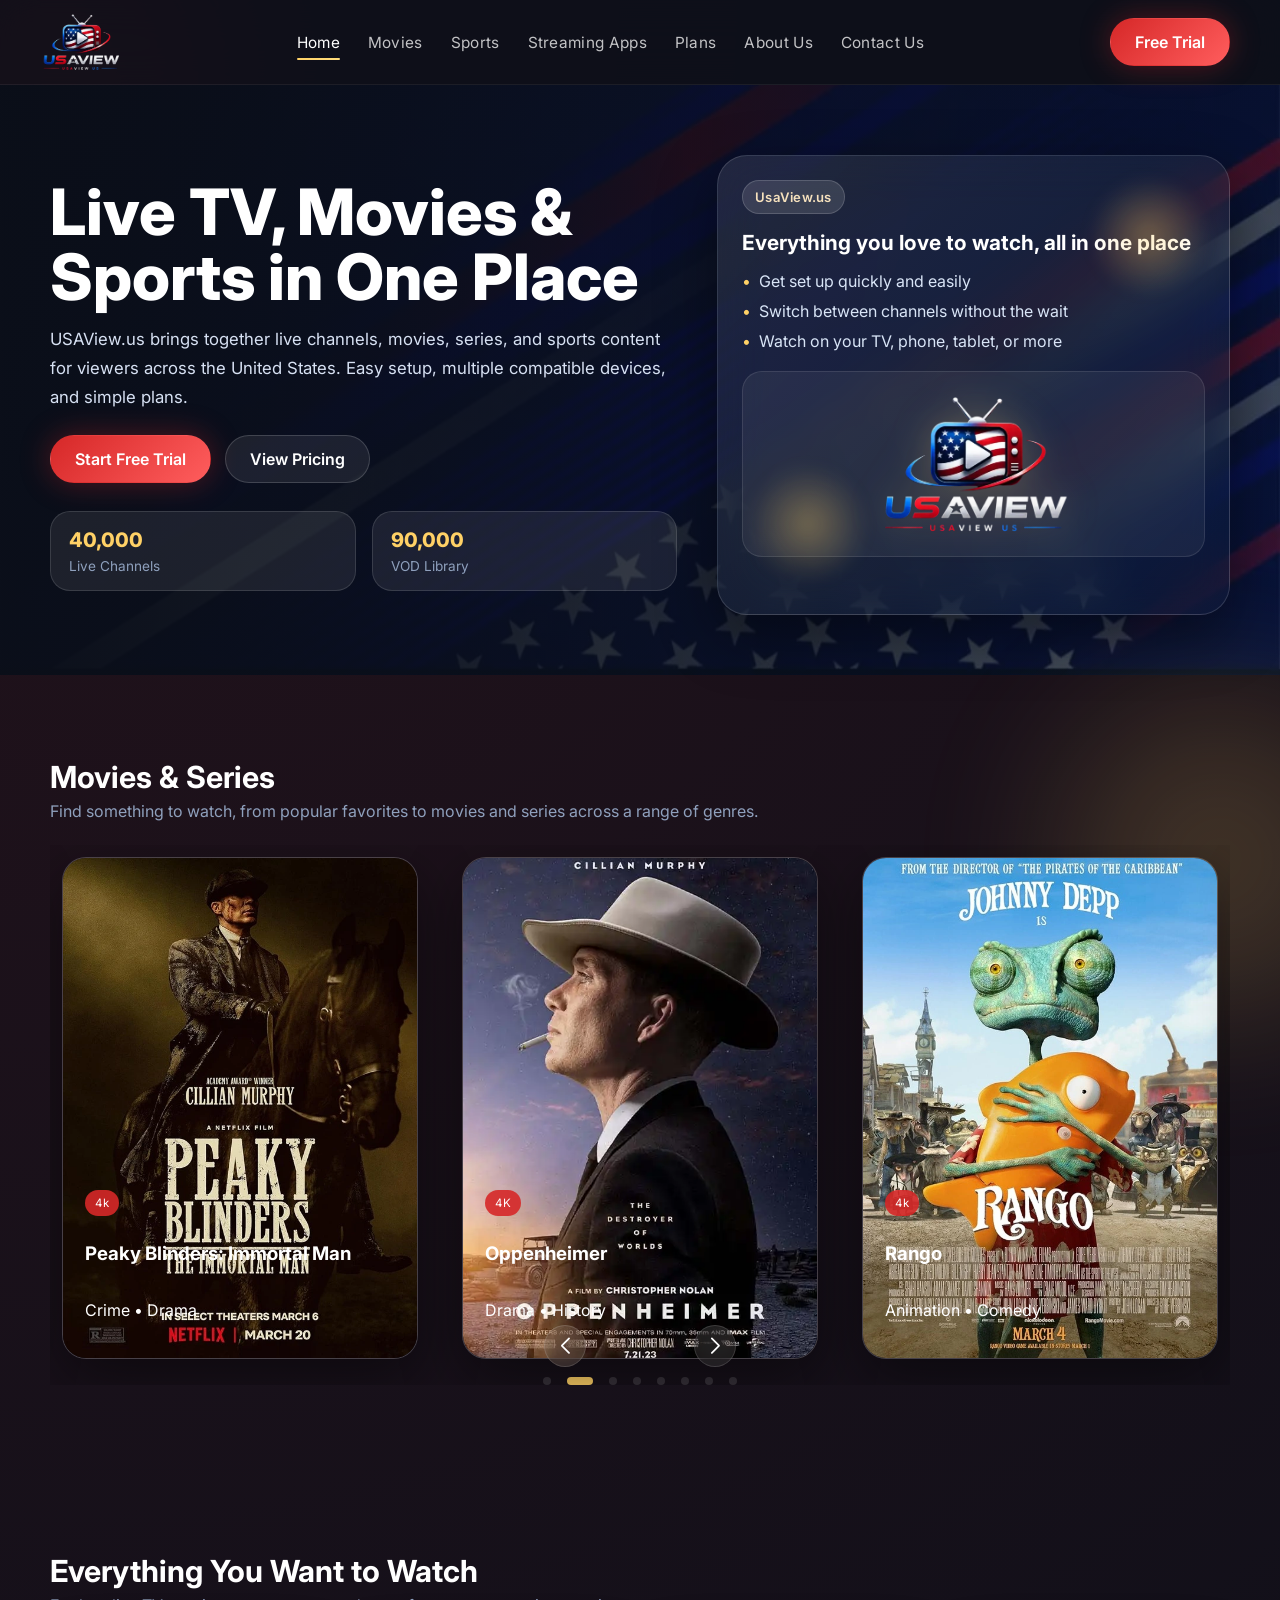
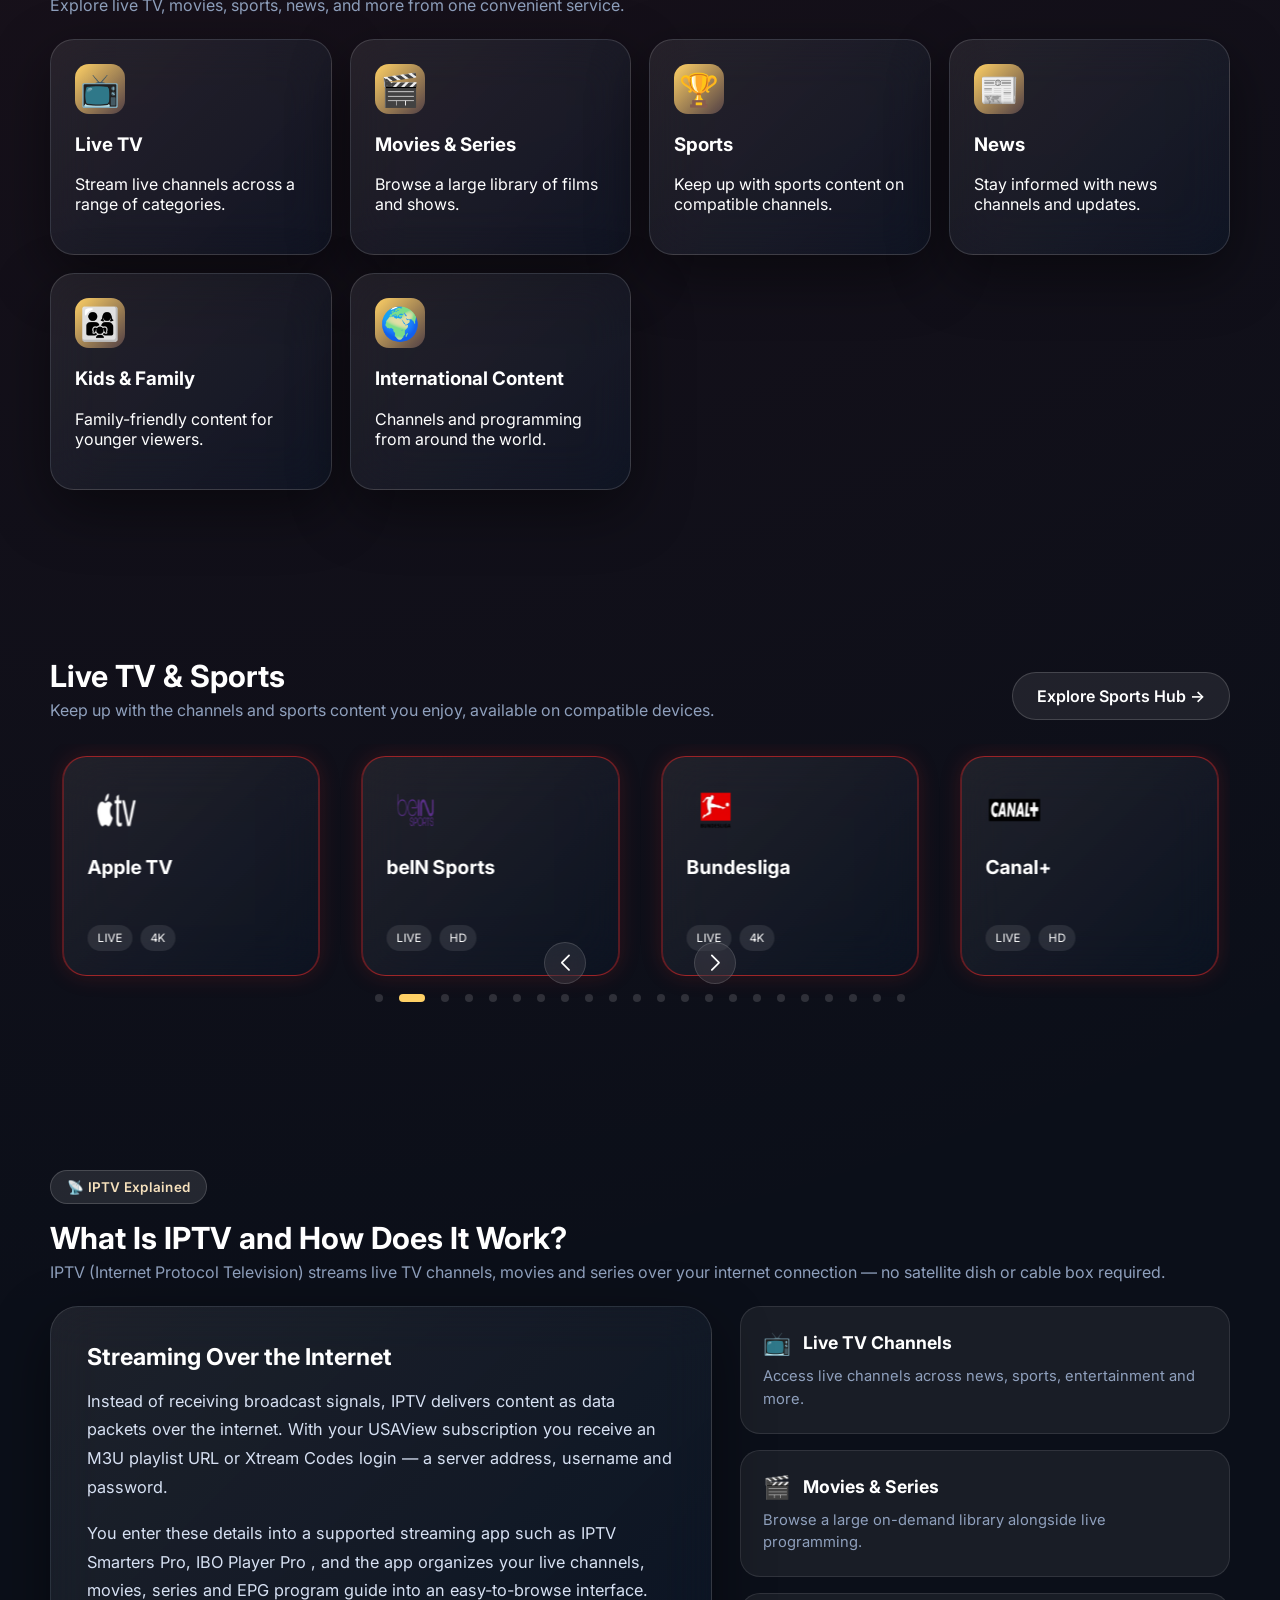
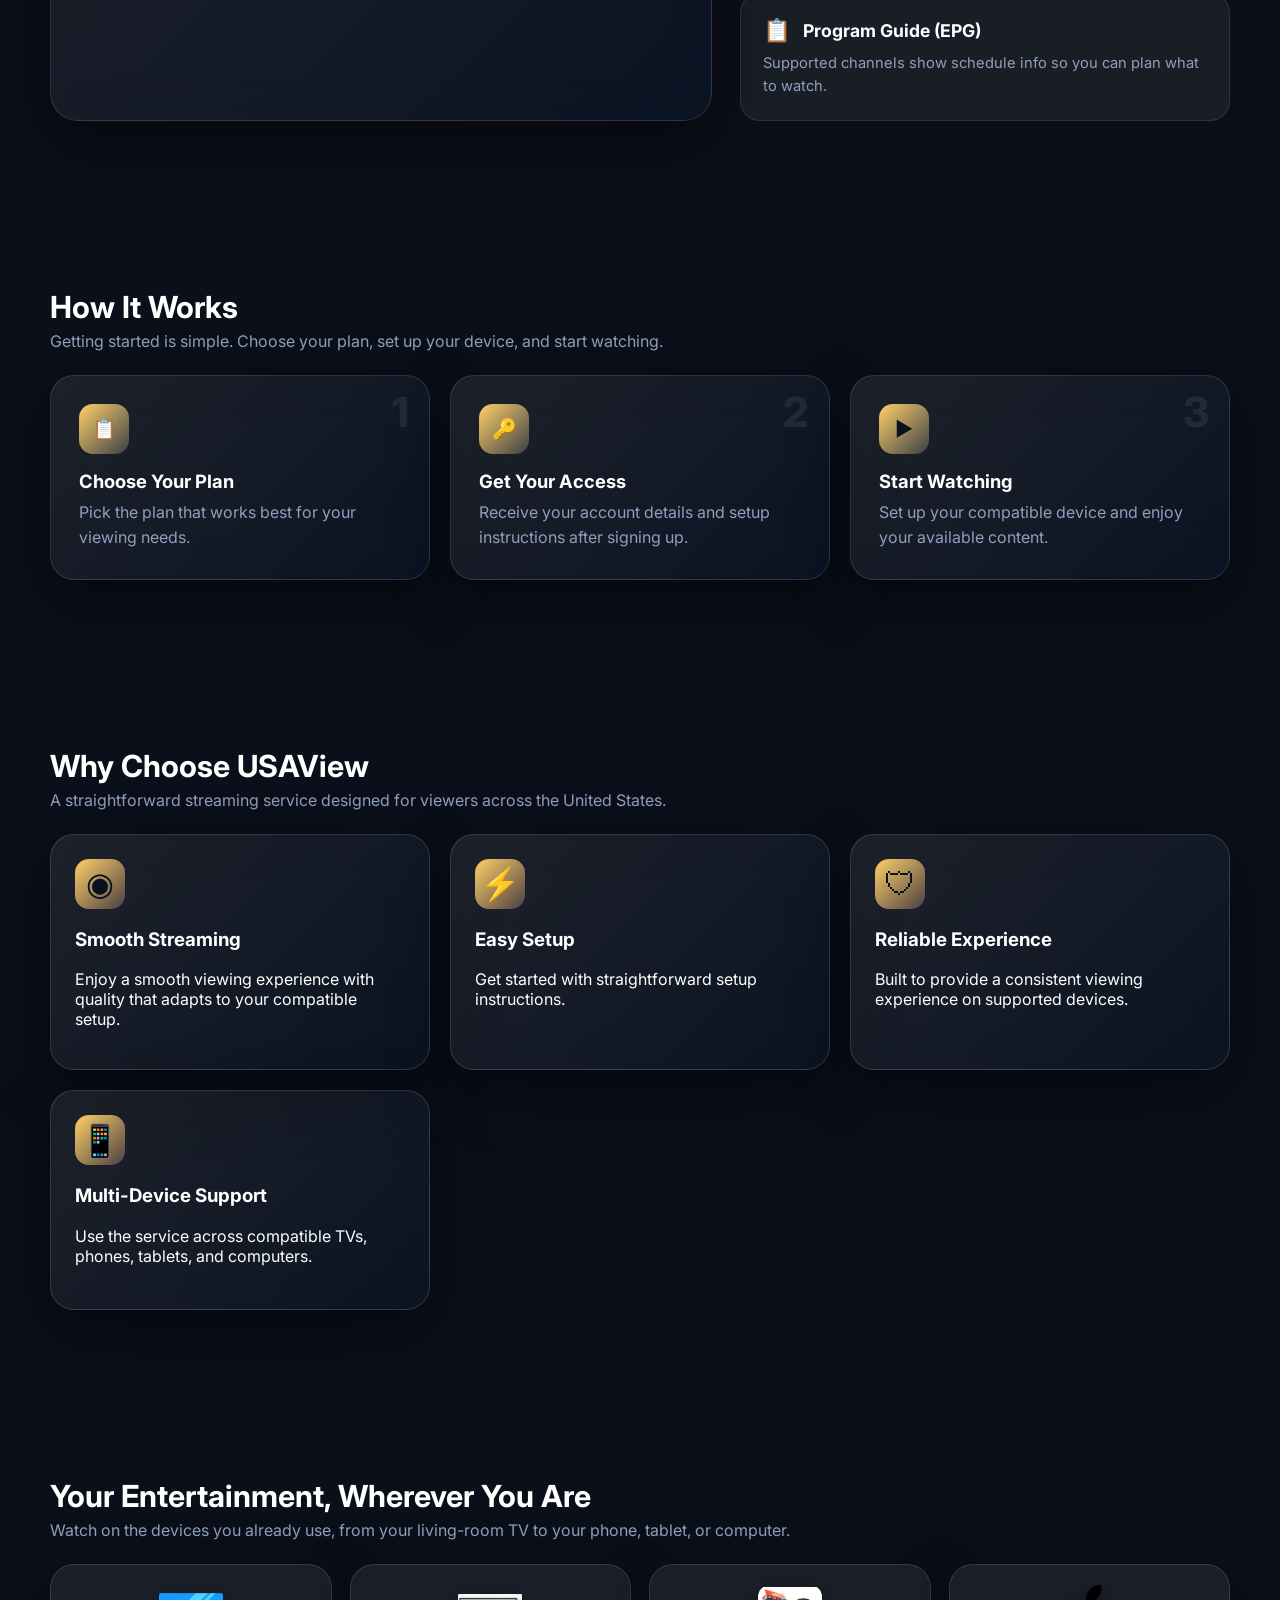
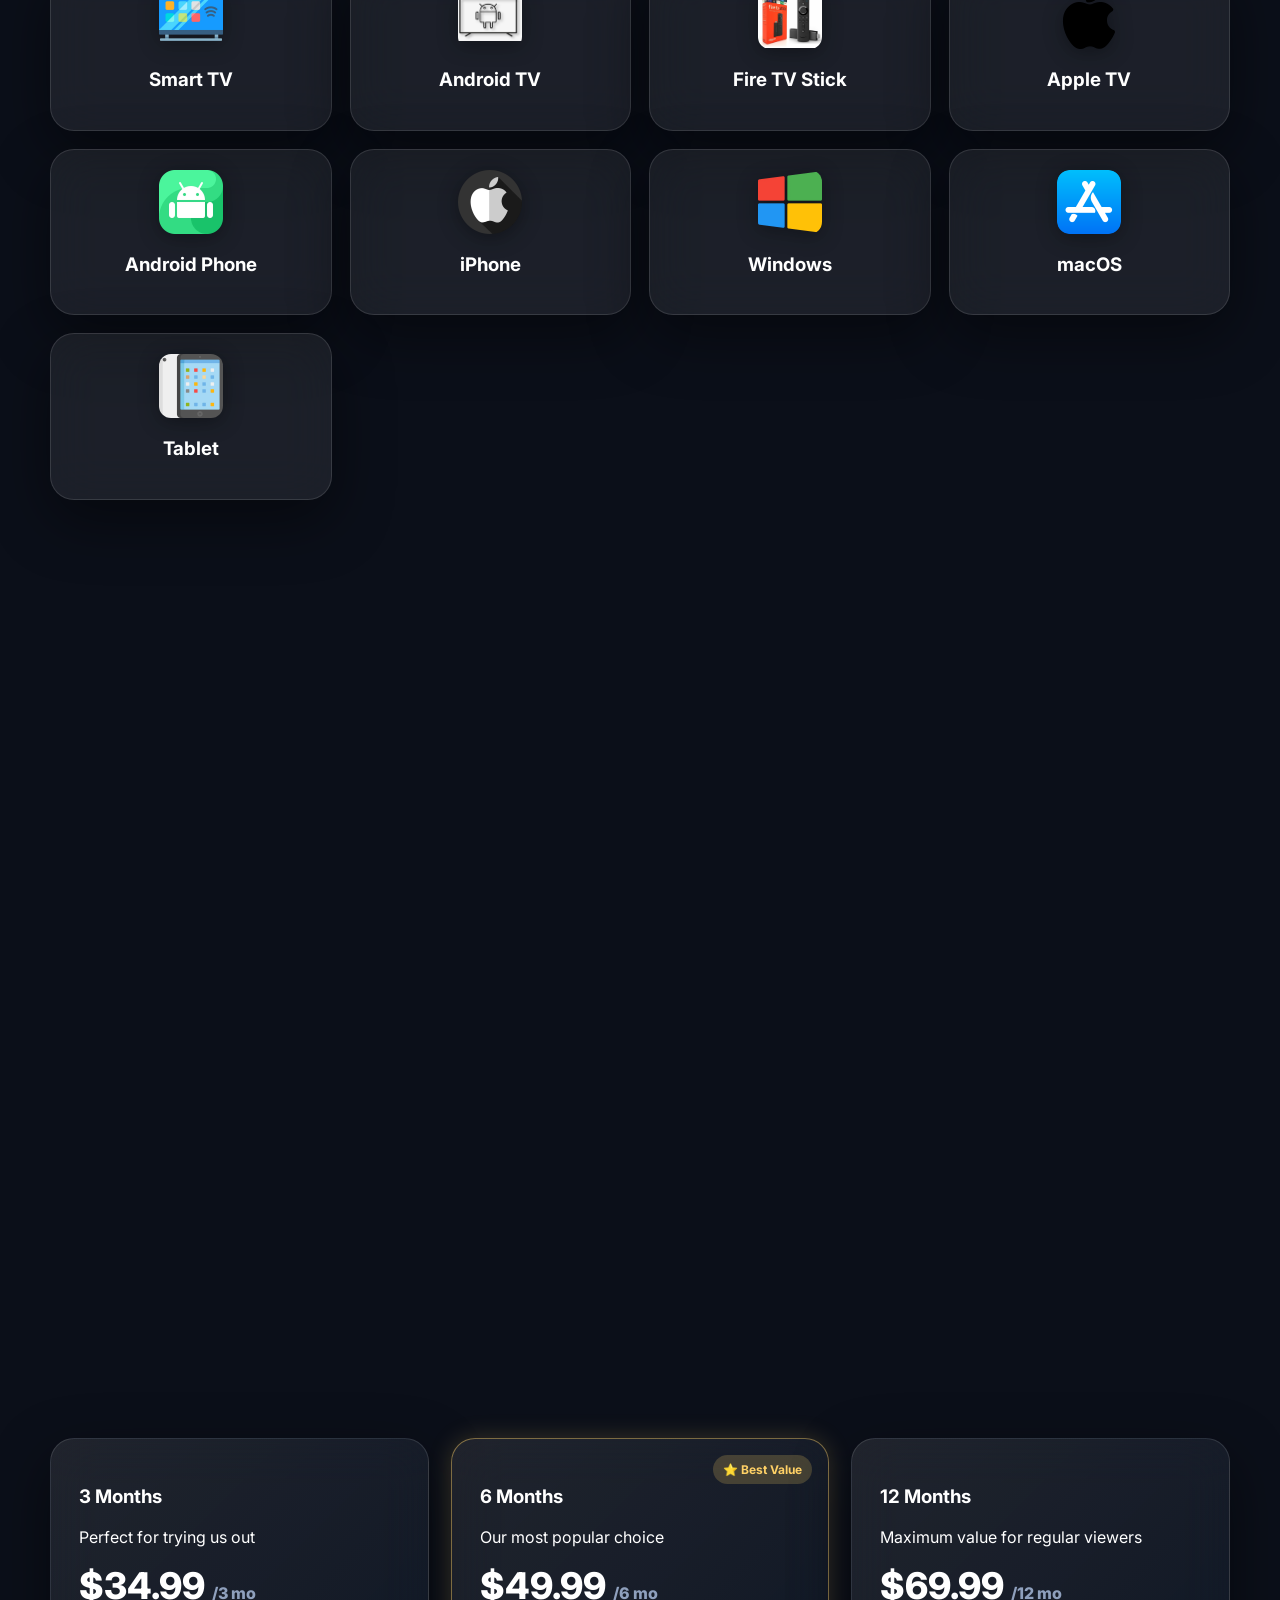
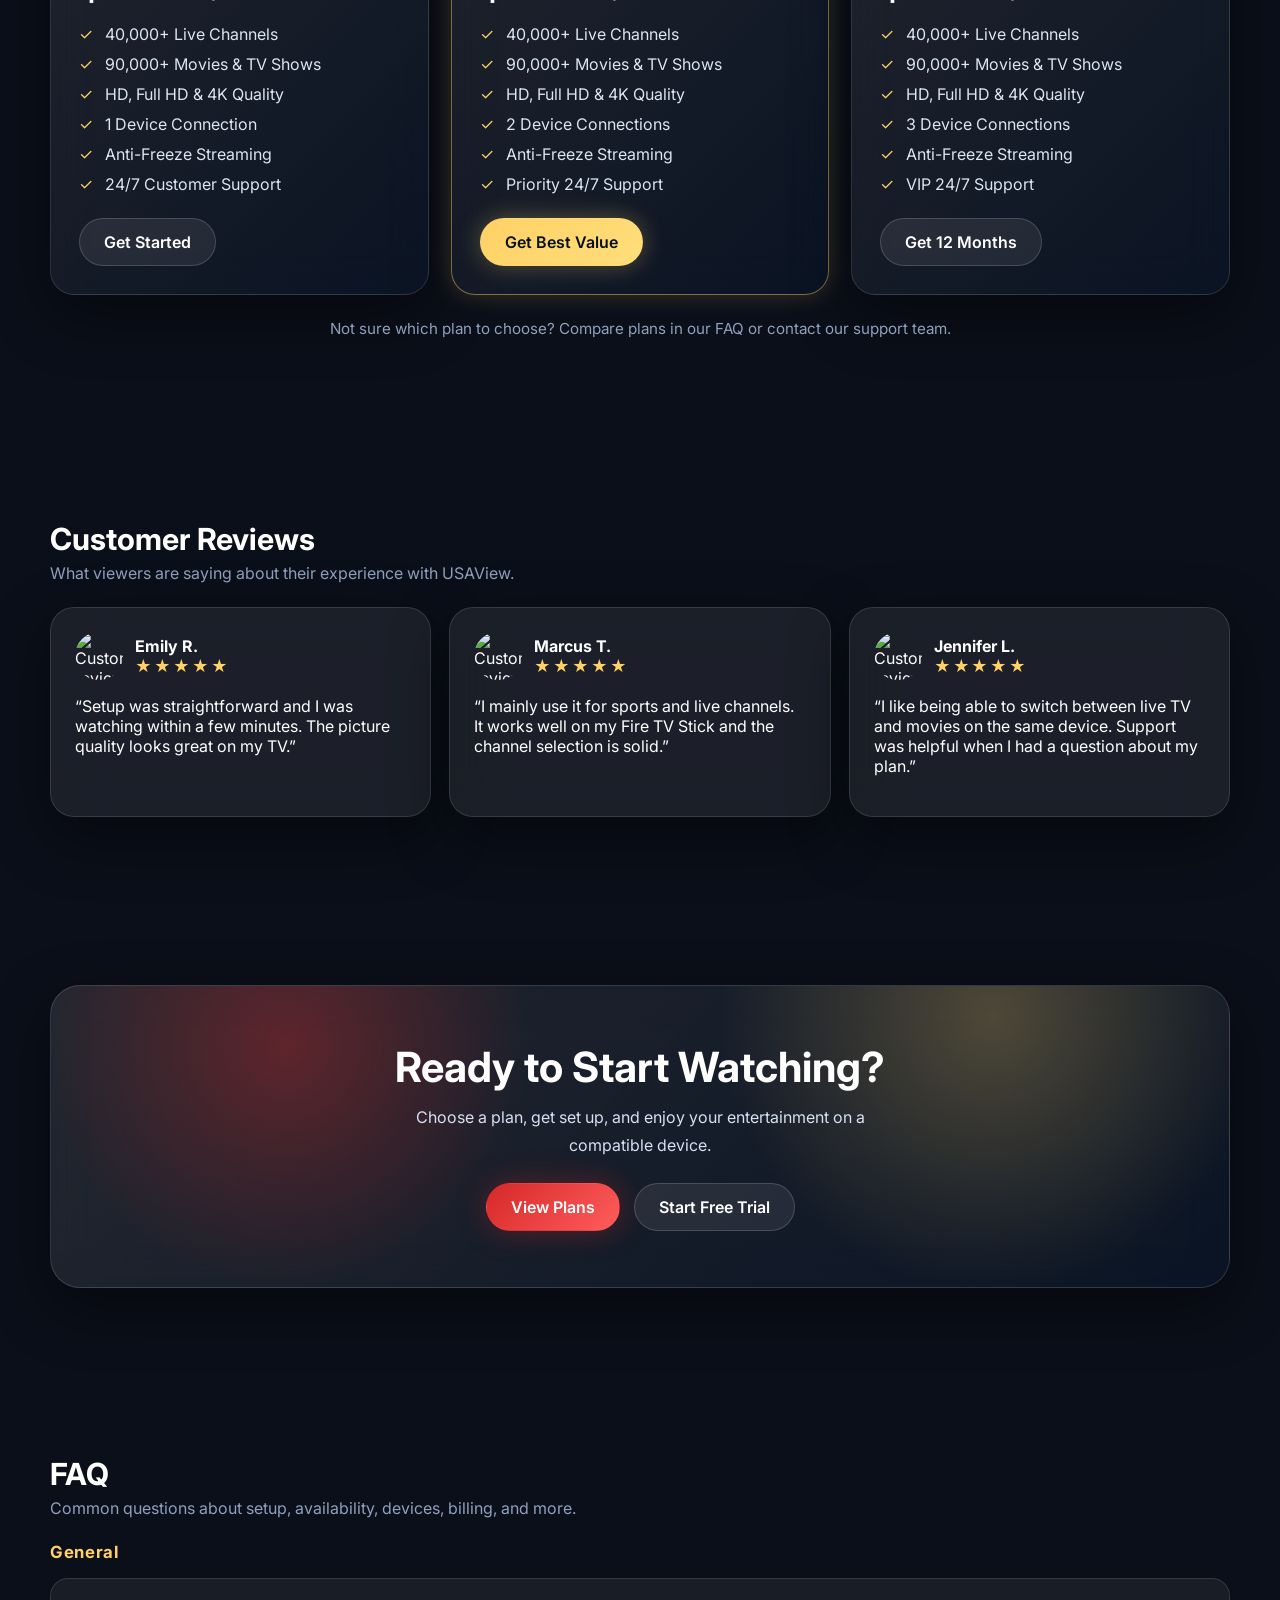
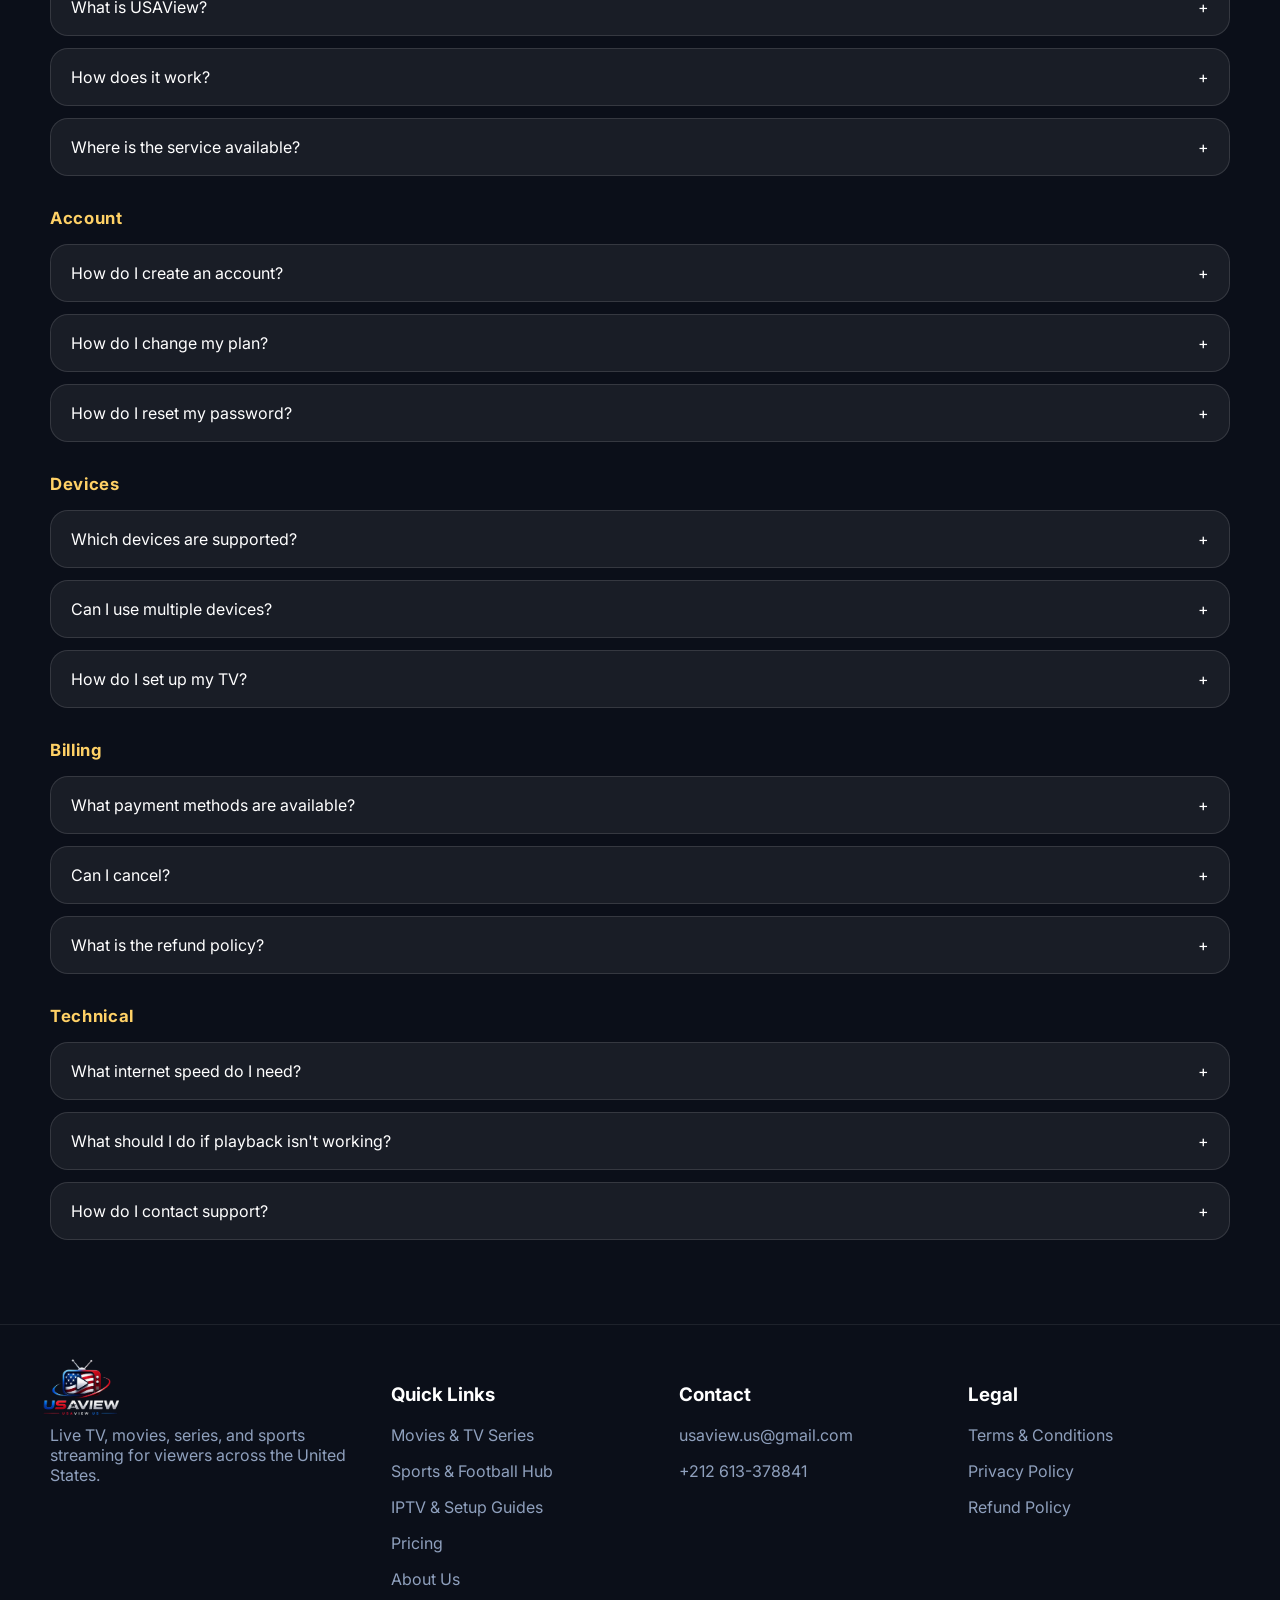
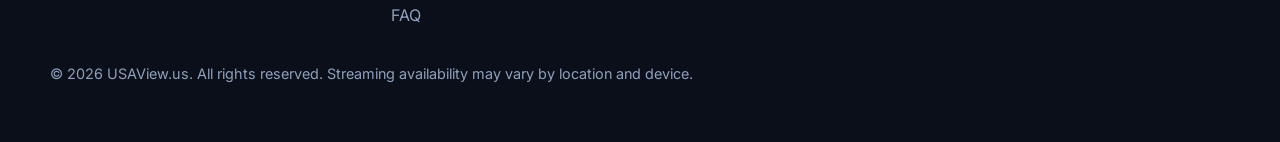
==== commit 91ada4d5: "KJGY" ====
--- a/index.html
+++ b/index.html
@@ -41,7 +41,7 @@
                 </button>
                 <!-- nav-links contains the main page anchors and gets the open class on mobile -->
                 <div class="nav-links" id="navLinks">
-                    <a href="index.html">Home</a>
+                    <a href="index.html" class="active" aria-current="page">Home</a>
                     <a href="movies.html">Movies</a>
                     <a href="sports.html">Sports</a>
                     <a href="streaming-apps/">Streaming Apps</a>
@@ -272,16 +272,7 @@
                         <h3>International Content</h3>
                         <p>Channels and programming from around the world.</p>
                     </div>
-                    <div class="feature-card glass reveal">
-                        <div class="icon">✨</div>
-                        <h3>HD & 4K Where Available</h3>
-                        <p>Quality that adapts to your compatible setup.</p>
-                    </div>
-                    <div class="feature-card glass reveal">
-                        <div class="icon">📱</div>
-                        <h3>Multi-Device Options</h3>
-                        <p>Watch on the devices you already use.</p>
-                    </div>
+                   
                 </div>
             </div>
         </section>
@@ -679,7 +670,7 @@
 
                         <p>
                             You enter these details into a supported streaming app such as
-                            IPTV Smarters Pro, IBO Player Pro or Downloader, and the app
+                            IPTV Smarters Pro, IBO Player Pro , and the app
                             organizes your live channels, movies, series and EPG program
                             guide into an easy-to-browse interface.
                         </p>
@@ -788,16 +779,7 @@
                         <h3>Multi-Device Support</h3>
                         <p>Use the service across compatible TVs, phones, tablets, and computers.</p>
                     </div>
-                    <div class="feature-card glass reveal">
-                        <div class="icon">☼</div>
-                        <h3>Helpful Support</h3>
-                        <p>Get assistance with setup, account questions, and troubleshooting.</p>
-                    </div>
-                    <div class="feature-card glass reveal">
-                        <div class="icon">🌐</div>
-                        <h3>Flexible Options</h3>
-                        <p>Choose a plan that fits your viewing needs.</p>
-                    </div>
+                   
                 </div>
             </div>
         </section>
--- a/style.css
+++ b/style.css
@@ -630,6 +630,75 @@
 
 .swiper {
     padding: 8px 0 36px;
+}
+
+/* ---- Swiper controls: dots + arrows in a row below the slider ---- */
+.swiper .swiper-pagination {
+    position: static;
+    display: flex;
+    justify-content: center;
+    gap: 8px;
+    margin-top: 6px;
+    width: 100%;
+}
+
+.swiper .swiper-pagination-bullet {
+    width: 8px;
+    height: 8px;
+    margin: 0;
+    background: var(--border);
+    opacity: 1;
+    border-radius: 999px;
+    transition: width .3s ease, background .3s ease;
+}
+
+.swiper .swiper-pagination-bullet-active {
+    width: 26px;
+    background: var(--gold);
+}
+
+.swiper .swiper-button-next,
+.swiper .swiper-button-prev {
+    top: auto;
+    bottom: 18px;
+    margin-top: 0;
+    left: auto;
+    right: auto;
+    width: 42px;
+    height: 42px;
+    border-radius: 50%;
+    background: var(--glass);
+    border: 1px solid var(--border);
+    backdrop-filter: blur(16px);
+    color: var(--white);
+    box-shadow: none;
+    transition: background .25s ease, transform .25s ease, border-color .25s ease;
+}
+
+.swiper .swiper-button-next::after,
+.swiper .swiper-button-prev::after {
+    font-size: 16px;
+    font-weight: 700;
+}
+
+.swiper .swiper-button-prev {
+    left: calc(50% - 96px);
+}
+
+.swiper .swiper-button-next {
+    left: calc(50% + 54px);
+}
+
+.swiper .swiper-button-next:hover,
+.swiper .swiper-button-prev:hover {
+    background: var(--red);
+    border-color: transparent;
+    transform: scale(1.08);
+}
+
+.swiper .swiper-button-next:active,
+.swiper .swiper-button-prev:active {
+    transform: scale(.94);
 }
 
 .swiper-wrapper {
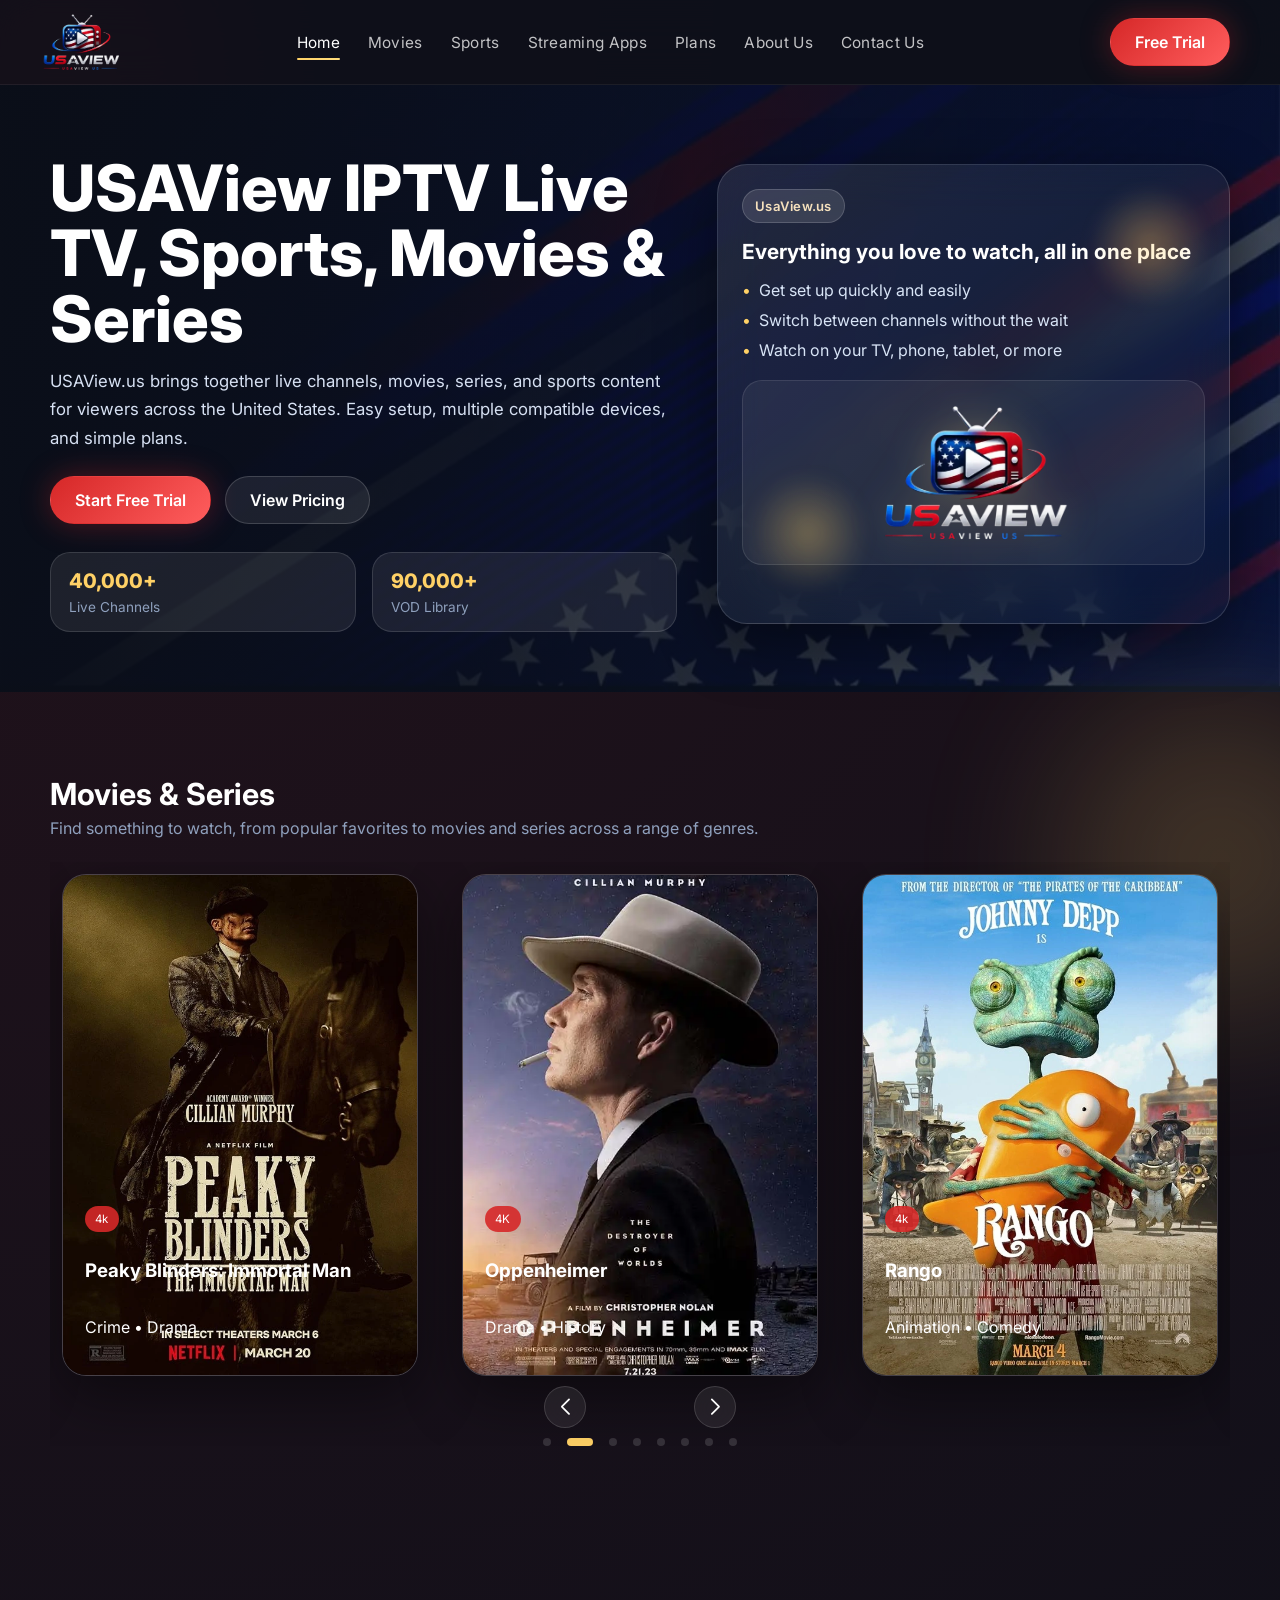
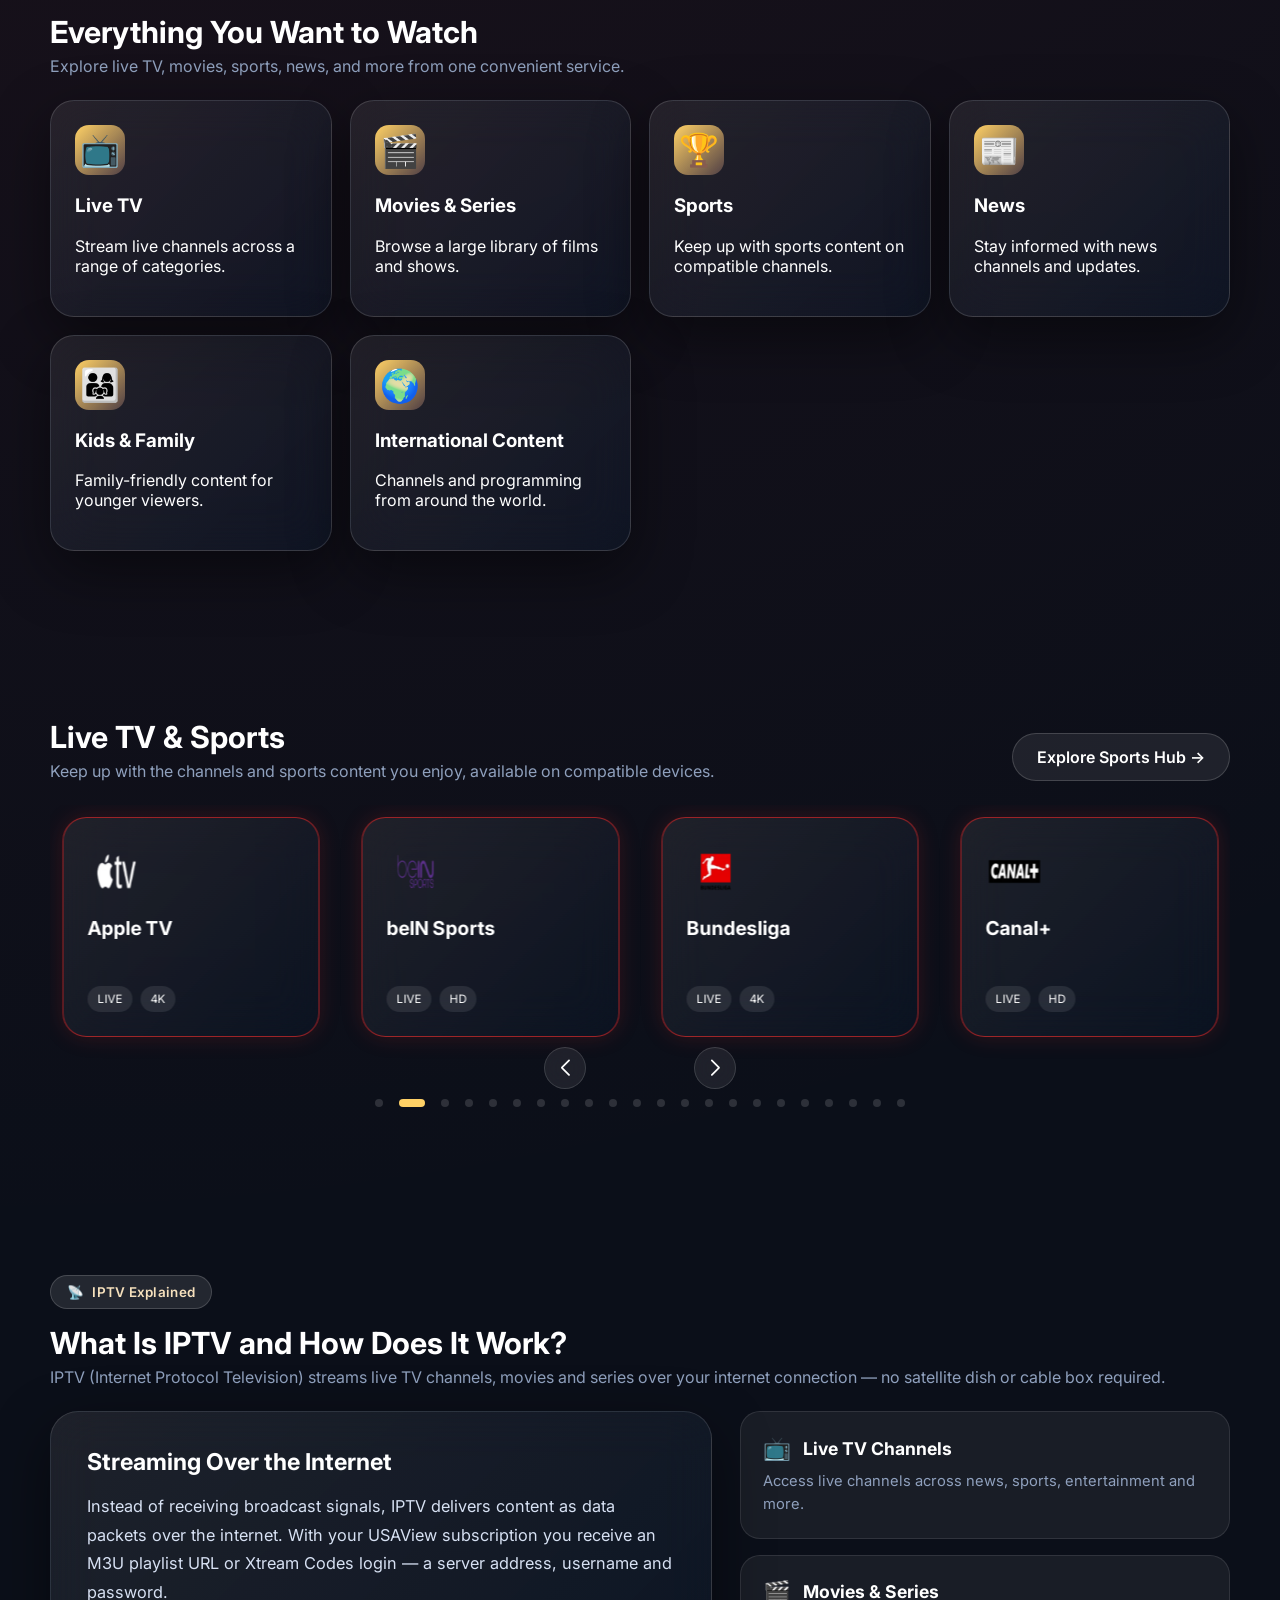
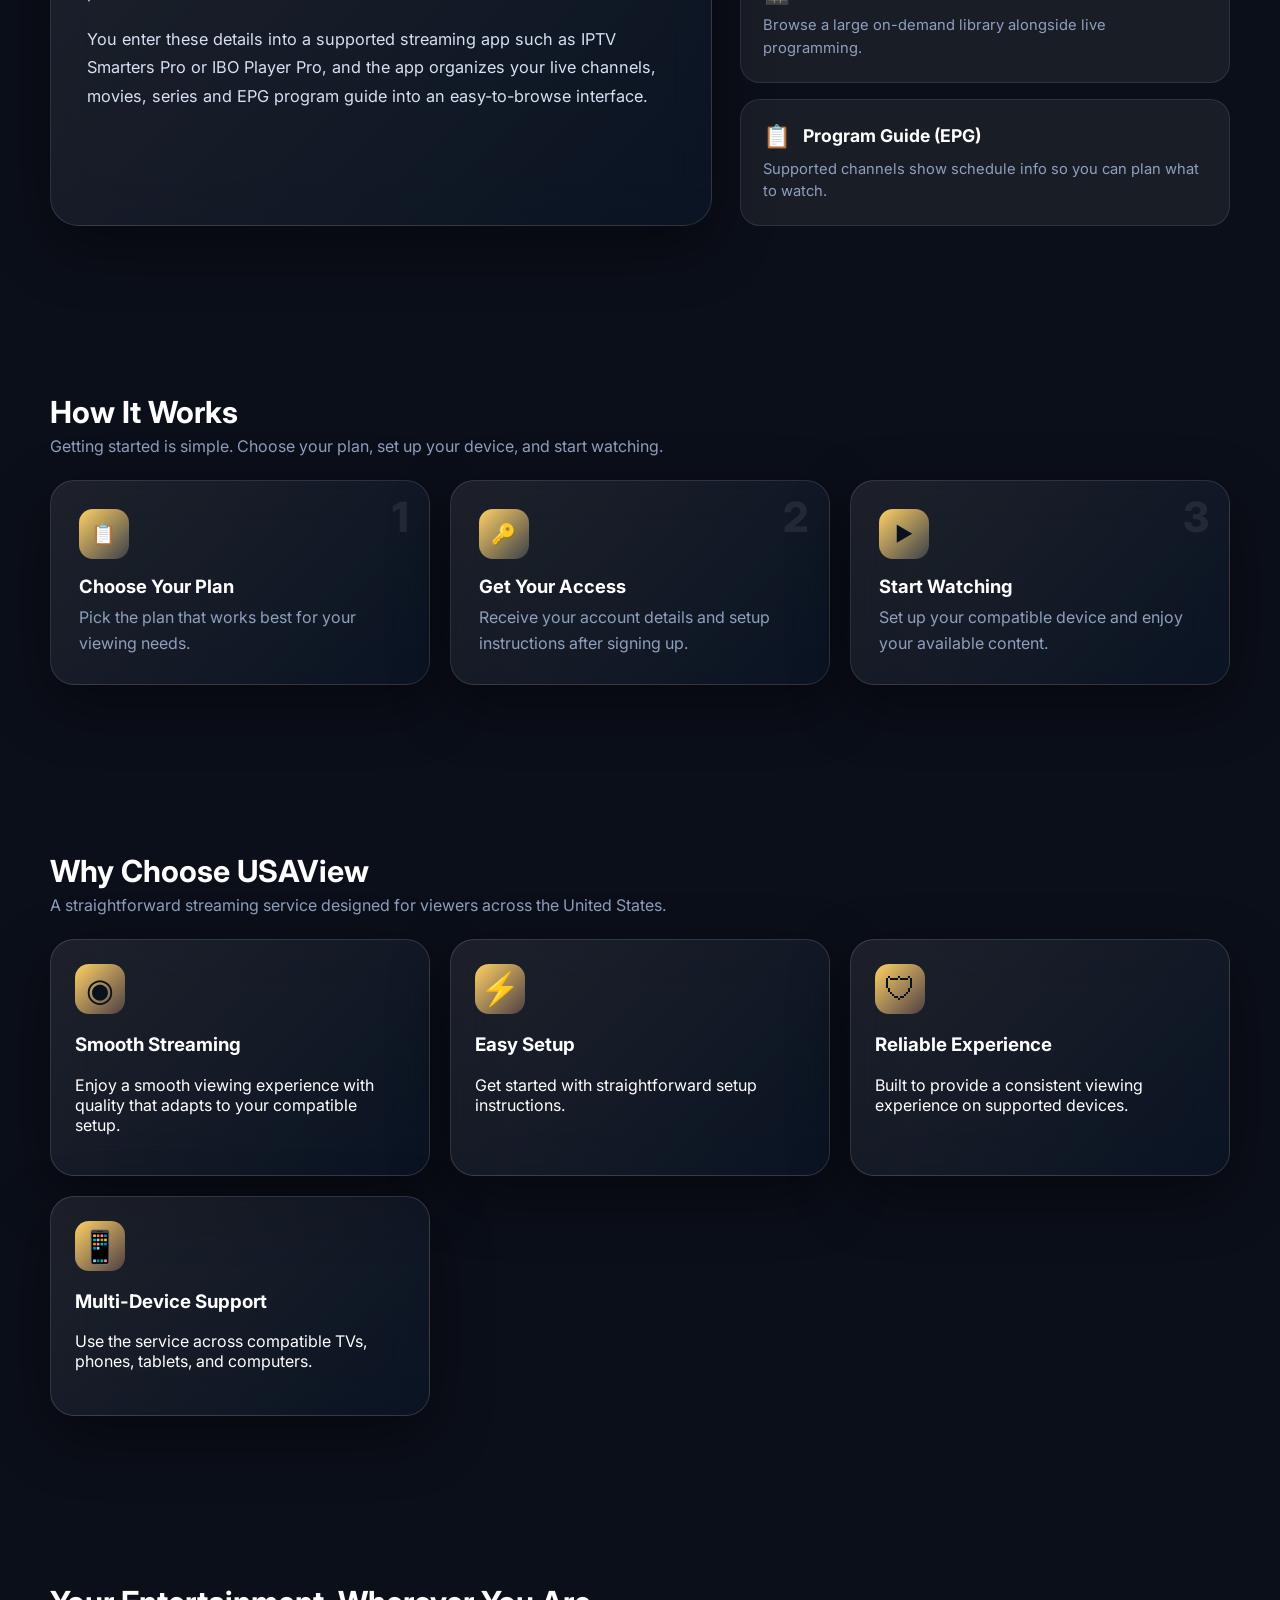
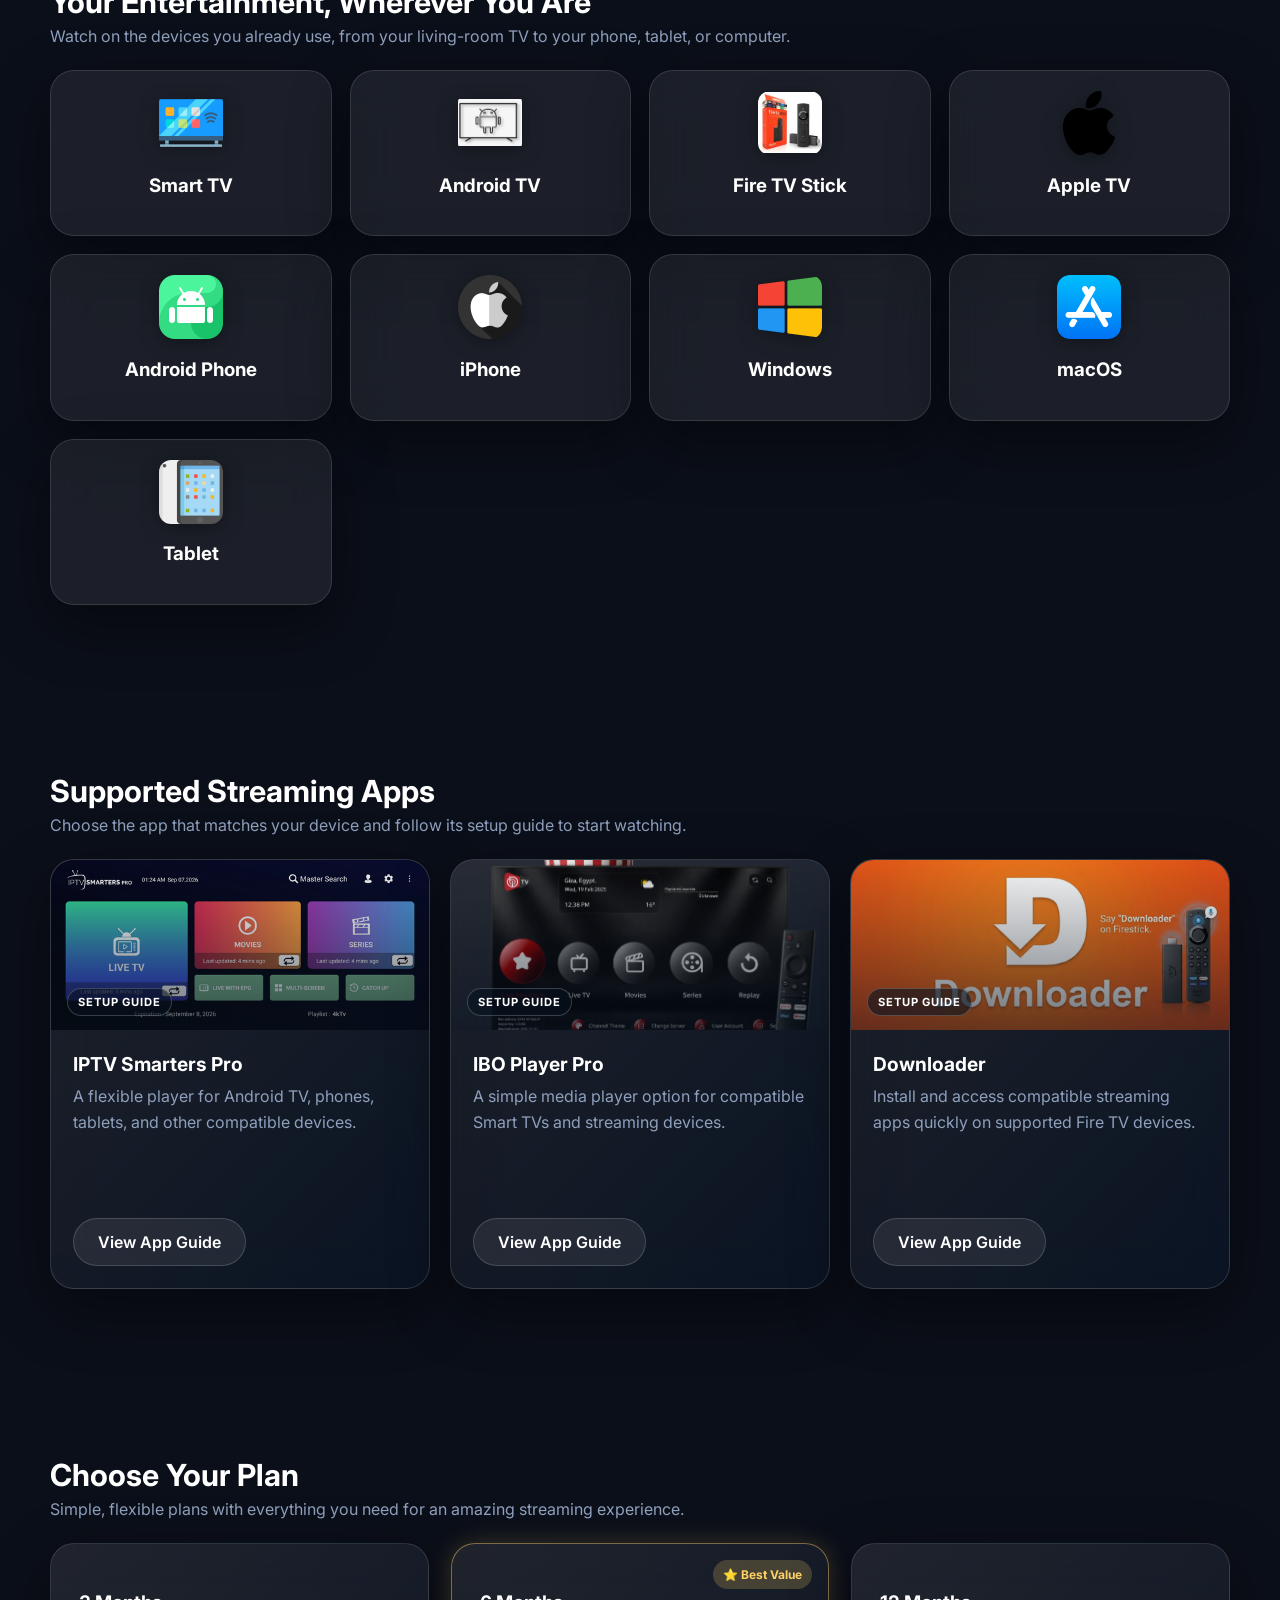
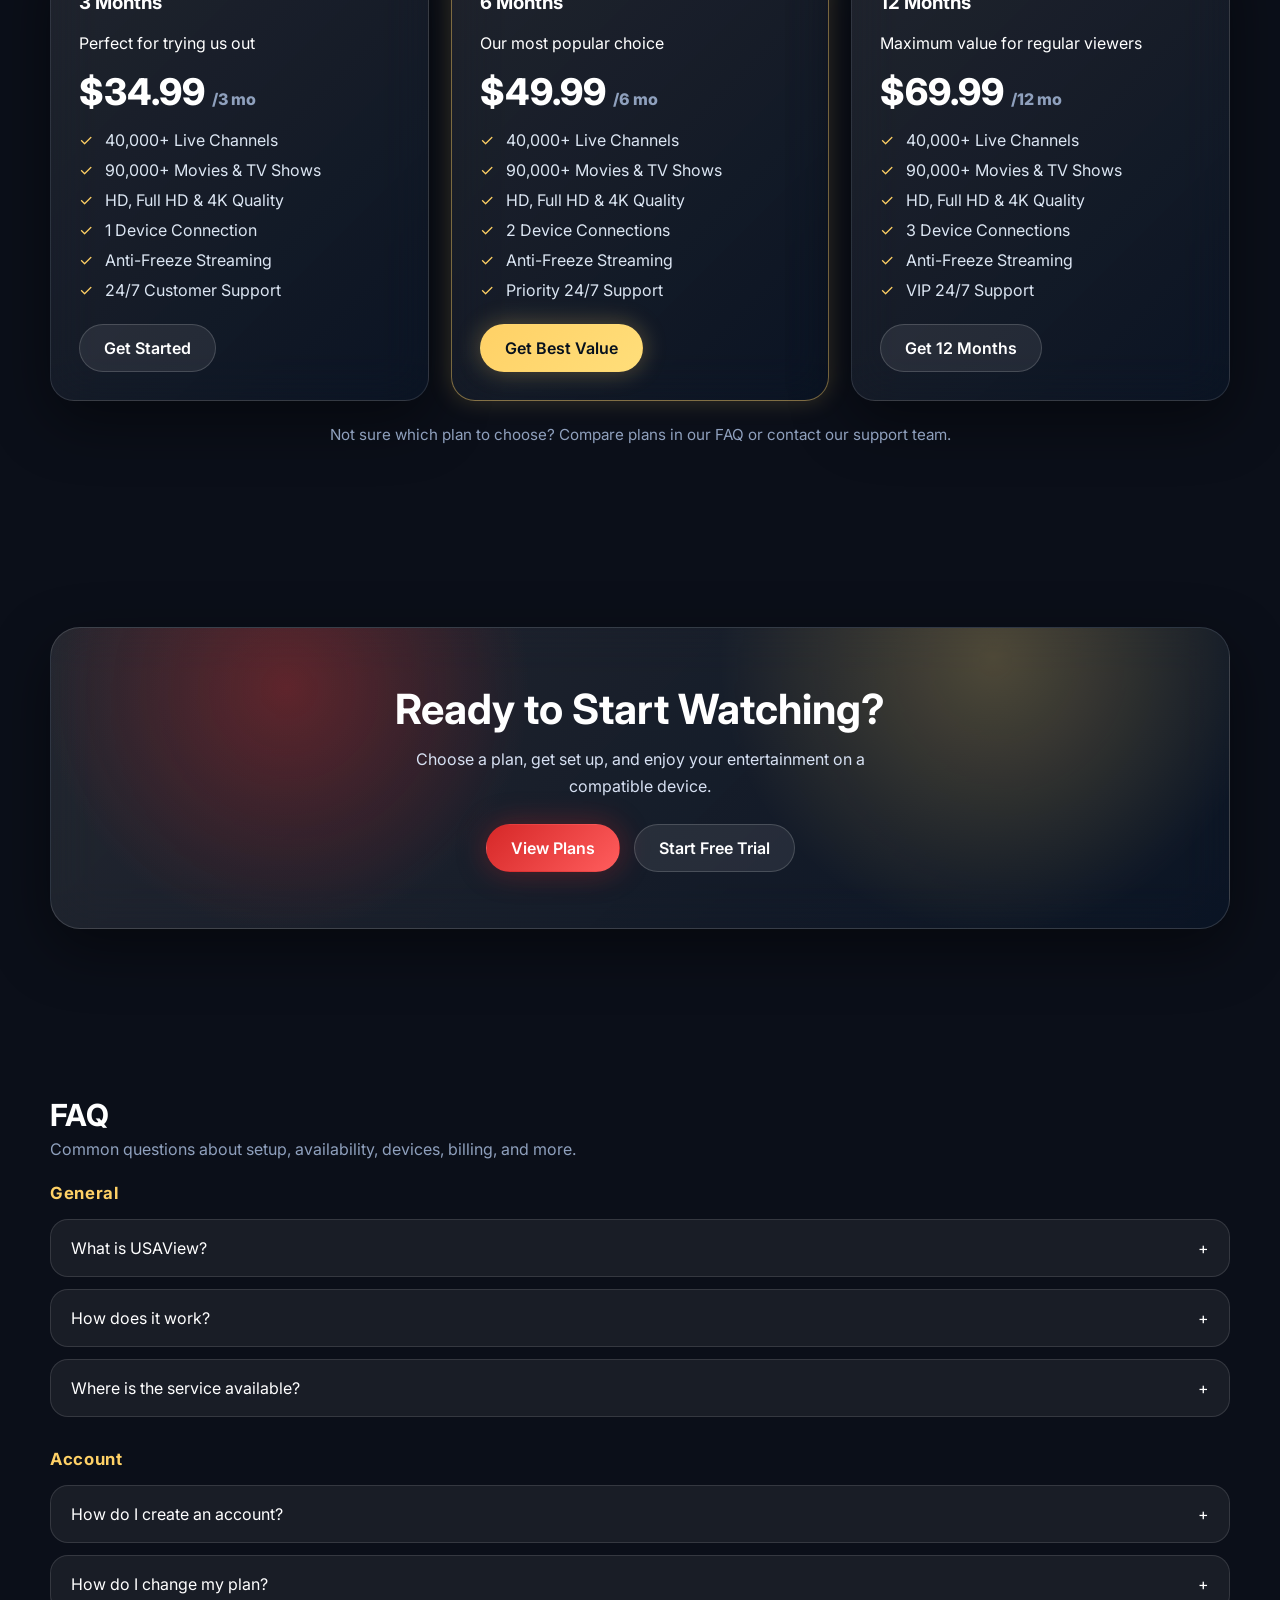
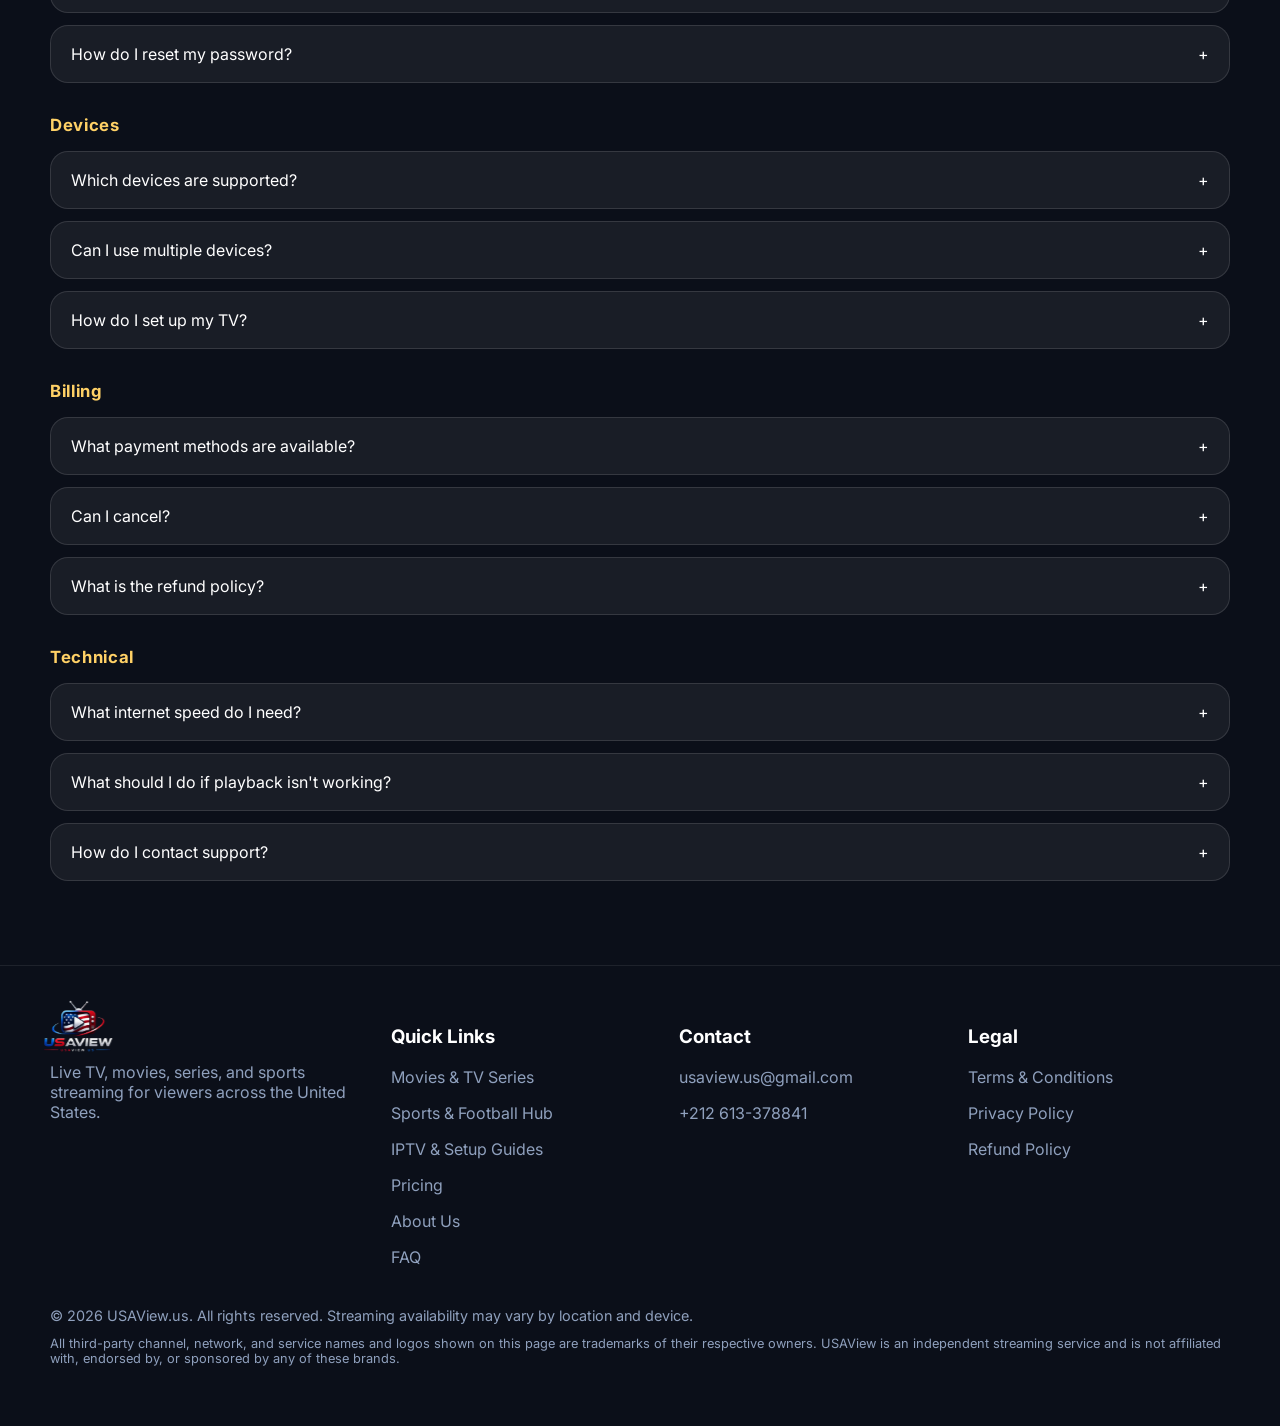
==== commit da8de557: "KHGFGD" ====
--- a/index.html
+++ b/index.html
@@ -11,8 +11,30 @@
     <meta charset="UTF-8" />
     <meta name="viewport" content="width=device-width, initial-scale=1.0" />
     <meta name="description"
-        content="USAView.us offers live TV, movies, series, and sports streaming for the United States. Easy setup, multiple compatible devices, and simple plans." />
-    <title>USAView.us | Live TV, Movies & Sports Streaming</title>
+        content="Explore USAView IPTV for live TV, sports, movies and series on compatible Smart TVs, Fire TV, Apple TV, Android and mobile devices. View plans and setup guides." />
+
+    <title>USAView IPTV – Live TV, Sports & Movies in the USA</title>
+
+
+    <link rel="canonical" href="https://usaview.us/" />
+    <meta name="robots" content="index, follow" />
+    <meta name="theme-color" content="#0a0e17" />
+    <!-- Open Graph -->
+    <meta property="og:type" content="website" />
+    <meta property="og:site_name" content="USAView" />
+    <meta property="og:title" content="USAView | IPTV & Live TV Streaming in the USA" />
+    <meta property="og:description"
+        content="Live TV channels, movies, series, and sports streamed over the internet. Works on Smart TV, Fire TV Stick, Apple TV, and mobile devices." />
+    <meta property="og:url" content="https://usaview.us/" />
+    <meta property="og:image" content="https://usaview.us/assets/imgs/logos/logo.webp" />
+    <meta property="og:locale" content="en_US" />
+    <!-- Twitter / X Card -->
+    <meta name="twitter:card" content="summary" />
+    <meta name="twitter:title" content="USAView | IPTV & Live TV Streaming in the USA" />
+    <meta name="twitter:description"
+        content="Live TV channels, movies, series, and sports streamed over the internet. Easy setup and a free 24-hour trial." />
+    <meta name="twitter:image" content="https://usaview.us/assets/imgs/logos/logo.webp" />
+    <link rel="icon" href="assets/imgs/logos/logo.webp" type="image/webp" />
     <link rel="stylesheet" href="style.css">
     <link rel="preconnect" href="https://fonts.googleapis.com" />
     <link rel="preconnect" href="https://fonts.gstatic.com" crossorigin />
@@ -25,7 +47,7 @@
 <body>
     <header>
         <div class="container">
-            <nav>
+            <nav aria-label="Main navigation">
                 <!-- logo image file from the project root -->
                 <a class="logo" href="index.html">
                     <img src="assets/imgs/logos/logo.webp" alt="USAView.us logo">
@@ -34,7 +56,8 @@
                 <a class="btn btn-primary btn-header"
                     href="https://wa.me/212613378841?text=hello%20usa%20view%20i%20want%20free%20trial%2024%20hours"
                     target="_blank" rel="noopener">Free Trial</a>
-                <button class="nav-toggle" aria-label="Toggle navigation" aria-expanded="false">
+                <button class="nav-toggle" type="button" aria-label="Toggle navigation" aria-expanded="false"
+                    aria-controls="navLinks">
                     <span class="bar"></span>
                     <span class="bar"></span>
                     <span class="bar"></span>
@@ -62,7 +85,8 @@
                 <!-- hero content uses reveal animation on scroll and appears in the hero section -->
                 <div class="reveal">
 
-                    <h1>Live TV, Movies & Sports in One Place</h1>
+                    <h1>USAView IPTV Live TV, Sports, Movies & Series</h1>
+
                     <p>USAView.us brings together live channels, movies, series, and sports content for viewers across
                         the United States. Easy setup, multiple compatible devices, and simple plans.</p>
                     <div class="hero-actions">
@@ -73,11 +97,11 @@
                     </div>
                     <div class="stats-grid">
                         <div class="stat-card">
-                            <div class="stat-number" data-target="40000">0</div>
+                            <div class="stat-number" data-target="40000">40,000+</div>
                             <div class="stat-label">Live Channels</div>
                         </div>
                         <div class="stat-card">
-                            <div class="stat-number" data-target="90000">0</div>
+                            <div class="stat-number" data-target="90000">60,000+</div>
                             <div class="stat-label">VOD Library</div>
                         </div>
                     </div>
@@ -100,11 +124,11 @@
             </div>
         </section>
 
-        <section id="movies">
+        <section id="movies" aria-labelledby="movies-heading">
             <div class="container">
                 <div class="section-head reveal">
                     <div>
-                        <h2>Movies & Series</h2>
+                        <h2 id="movies-heading">Movies & Series</h2>
                         <p>Find something to watch, from popular favorites to movies and series across a range of
                             genres.</p>
                     </div>
@@ -229,62 +253,62 @@
             </div>
         </section>
 
-       
+
 
 
         <!-- What's Included -->
-        <section id="included">
+        <section id="included" aria-labelledby="included-heading">
             <div class="container">
                 <div class="section-head reveal">
                     <div>
-                        <h2>Everything You Want to Watch</h2>
+                        <h2 id="included-heading">Everything You Want to Watch</h2>
                         <p>Explore live TV, movies, sports, news, and more from one convenient service.</p>
                     </div>
                 </div>
                 <div class="included-grid">
                     <div class="feature-card glass reveal">
-                        <div class="icon">📺</div>
+                        <div class="icon" aria-hidden="true">📺</div>
                         <h3>Live TV</h3>
                         <p>Stream live channels across a range of categories.</p>
                     </div>
                     <div class="feature-card glass reveal">
-                        <div class="icon">🎬</div>
+                        <div class="icon" aria-hidden="true">🎬</div>
                         <h3>Movies & Series</h3>
                         <p>Browse a large library of films and shows.</p>
                     </div>
                     <div class="feature-card glass reveal">
-                        <div class="icon">🏆</div>
+                        <div class="icon" aria-hidden="true">🏆</div>
                         <h3>Sports</h3>
                         <p>Keep up with sports content on compatible channels.</p>
                     </div>
                     <div class="feature-card glass reveal">
-                        <div class="icon">📰</div>
+                        <div class="icon" aria-hidden="true">📰</div>
                         <h3>News</h3>
                         <p>Stay informed with news channels and updates.</p>
                     </div>
                     <div class="feature-card glass reveal">
-                        <div class="icon">👨‍👩‍👧</div>
+                        <div class="icon" aria-hidden="true">👨‍👩‍👧</div>
                         <h3>Kids & Family</h3>
                         <p>Family-friendly content for younger viewers.</p>
                     </div>
                     <div class="feature-card glass reveal">
-                        <div class="icon">🌍</div>
+                        <div class="icon" aria-hidden="true">🌍</div>
                         <h3>International Content</h3>
                         <p>Channels and programming from around the world.</p>
                     </div>
-                   
+
                 </div>
             </div>
         </section>
 
 
 
-        <section id="sports">
+        <section id="sports" aria-labelledby="sports-heading">
             <div class="container">
 
                 <div class="section-head reveal">
                     <div>
-                        <h2>Live TV & Sports</h2>
+                        <h2 id="sports-heading">Live TV & Sports</h2>
                         <p>Keep up with the channels and sports content you enjoy, available on compatible devices.</p>
                     </div>
                     <a class="btn btn-secondary" href="sports.html">Explore Sports Hub →</a>
@@ -626,7 +650,7 @@
         </section>
 
 
-         <section id="what-is-iptv" aria-labelledby="iptv-title">
+        <section id="what-is-iptv" aria-labelledby="iptv-title">
 
             <div class="container">
 
@@ -635,7 +659,7 @@
                     <div>
 
                         <div class="pill">
-                            📡 IPTV Explained
+                            <span aria-hidden="true">📡</span> IPTV Explained
                         </div>
 
                         <h2 id="iptv-title">
@@ -670,7 +694,8 @@
 
                         <p>
                             You enter these details into a supported streaming app such as
-                            IPTV Smarters Pro, IBO Player Pro , and the app
+                            <a href="streaming-apps/iptv-smarters-pro/">IPTV Smarters Pro</a> or
+                            <a href="streaming-apps/ibo-player/">IBO Player Pro</a>, and the app
                             organizes your live channels, movies, series and EPG program
                             guide into an easy-to-browse interface.
                         </p>
@@ -682,7 +707,7 @@
 
                         <div class="highlight-item">
                             <div class="highlight-header">
-                                <span class="highlight-icon">📺</span>
+                                <span class="highlight-icon" aria-hidden="true">📺</span>
                                 <h4>Live TV Channels</h4>
                             </div>
                             <p>
@@ -692,7 +717,7 @@
 
                         <div class="highlight-item">
                             <div class="highlight-header">
-                                <span class="highlight-icon">🎬</span>
+                                <span class="highlight-icon" aria-hidden="true">🎬</span>
                                 <h4>Movies & Series</h4>
                             </div>
                             <p>
@@ -702,7 +727,7 @@
 
                         <div class="highlight-item">
                             <div class="highlight-header">
-                                <span class="highlight-icon">📋</span>
+                                <span class="highlight-icon" aria-hidden="true">📋</span>
                                 <h4>Program Guide (EPG)</h4>
                             </div>
                             <p>
@@ -719,30 +744,30 @@
         </section>
 
         <!-- How It Works -->
-        <section id="how-it-works">
+        <section id="how-it-works" aria-labelledby="how-it-works-heading">
             <div class="container">
                 <div class="section-head reveal">
                     <div>
-                        <h2>How It Works</h2>
+                        <h2 id="how-it-works-heading">How It Works</h2>
                         <p>Getting started is simple. Choose your plan, set up your device, and start watching.</p>
                     </div>
                 </div>
                 <div class="steps-grid">
                     <div class="step-card glass reveal">
                         <div class="step-number">1</div>
-                        <div class="icon">📋</div>
+                        <div class="icon" aria-hidden="true">📋</div>
                         <h3>Choose Your Plan</h3>
                         <p>Pick the plan that works best for your viewing needs.</p>
                     </div>
                     <div class="step-card glass reveal">
                         <div class="step-number">2</div>
-                        <div class="icon">🔑</div>
+                        <div class="icon" aria-hidden="true">🔑</div>
                         <h3>Get Your Access</h3>
                         <p>Receive your account details and setup instructions after signing up.</p>
                     </div>
                     <div class="step-card glass reveal">
                         <div class="step-number">3</div>
-                        <div class="icon">▶</div>
+                        <div class="icon" aria-hidden="true">▶</div>
                         <h3>Start Watching</h3>
                         <p>Set up your compatible device and enjoy your available content.</p>
                     </div>
@@ -750,45 +775,45 @@
             </div>
         </section>
 
-        <section id="why-us">
+        <section id="why-us" aria-labelledby="why-us-heading">
             <div class="container">
                 <div class="section-head reveal">
                     <div>
-                        <h2>Why Choose USAView</h2>
+                        <h2 id="why-us-heading">Why Choose USAView</h2>
                         <p>A straightforward streaming service designed for viewers across the United States.</p>
                     </div>
                 </div>
                 <div class="features-grid">
                     <div class="feature-card glass reveal">
-                        <div class="icon">◉</div>
+                        <div class="icon" aria-hidden="true">◉</div>
                         <h3>Smooth Streaming</h3>
                         <p>Enjoy a smooth viewing experience with quality that adapts to your compatible setup.</p>
                     </div>
                     <div class="feature-card glass reveal">
-                        <div class="icon">⚡</div>
+                        <div class="icon" aria-hidden="true">⚡</div>
                         <h3>Easy Setup</h3>
                         <p>Get started with straightforward setup instructions.</p>
                     </div>
                     <div class="feature-card glass reveal">
-                        <div class="icon">🛡</div>
+                        <div class="icon" aria-hidden="true">🛡</div>
                         <h3>Reliable Experience</h3>
                         <p>Built to provide a consistent viewing experience on supported devices.</p>
                     </div>
                     <div class="feature-card glass reveal">
-                        <div class="icon">📱</div>
+                        <div class="icon" aria-hidden="true">📱</div>
                         <h3>Multi-Device Support</h3>
                         <p>Use the service across compatible TVs, phones, tablets, and computers.</p>
                     </div>
-                   
+
                 </div>
             </div>
         </section>
 
-        <section id="devices">
+        <section id="devices" aria-labelledby="devices-heading">
             <div class="container">
                 <div class="section-head reveal">
                     <div>
-                        <h2>Your Entertainment, Wherever You Are</h2>
+                        <h2 id="devices-heading">Your Entertainment, Wherever You Are</h2>
                         <p>Watch on the devices you already use, from your living-room TV to your phone, tablet, or
                             computer.</p>
                     </div>
@@ -896,11 +921,11 @@
             </div>
         </section>
 
-        <section id="plans">
+        <section id="plans" aria-labelledby="plans-heading">
             <div class="container">
                 <div class="section-head reveal">
                     <div>
-                        <h2>Choose Your Plan</h2>
+                        <h2 id="plans-heading">Choose Your Plan</h2>
                         <p>Simple, flexible plans with everything you need for an amazing streaming experience.</p>
                     </div>
                 </div>
@@ -926,7 +951,9 @@
                             <li> 24/7 Customer Support</li>
                         </ul>
 
-                        <a class="btn btn-secondary" href="#">Get Started</a>
+                        <a class="btn btn-secondary" target="_blank" rel="noopener"
+                            href="https://wa.me/212613378841?text=hello%20usa%20view%2C%20I%27d%20like%20the%203%20month%20plan">Get
+                            Started</a>
                     </div>
 
                     <!-- 6 Months -->
@@ -950,7 +977,9 @@
                             <li> Priority 24/7 Support</li>
                         </ul>
 
-                        <a class="btn btn-gold" href="#">Get Best Value</a>
+                        <a class="btn btn-gold" target="_blank" rel="noopener"
+                            href="https://wa.me/212613378841?text=hello%20usa%20view%2C%20I%27d%20like%20the%206%20month%20plan">Get
+                            Best Value</a>
                     </div>
 
                     <!-- 12 Months -->
@@ -972,7 +1001,9 @@
                             <li> VIP 24/7 Support</li>
                         </ul>
 
-                        <a class="btn btn-secondary" href="#">Get 12 Months</a>
+                        <a class="btn btn-secondary" target="_blank" rel="noopener"
+                            href="https://wa.me/212613378841?text=hello%20usa%20view%2C%20I%27d%20like%20the%2012%20month%20plan">Get
+                            12 Months</a>
                     </div>
 
                 </div>
@@ -985,54 +1016,11 @@
         </section>
 
 
-        <section id="reviews">
-            <div class="container">
-                <div class="section-head reveal">
-                    <div>
-                        <h2>Customer Reviews</h2>
-                        <p>What viewers are saying about their experience with USAView.</p>
-                    </div>
-                </div>
-                <div class="reviews-grid">
-                    <div class="review-card glass reveal">
-                        <div class="review-head">
-                            <img class="avatar"
-                                src="https://images.unsplash.com/photo-1494790108377-be9c29b29330?auto=format&fit=crop&w=200&q=80"
-                                alt="Customer review avatar" />
-                            <div><strong>Emily R.</strong><br /><span class="stars">★★★★★</span></div>
-                        </div>
-                        <p>“Setup was straightforward and I was watching within a few minutes. The picture quality looks
-                            great on my TV.”</p>
-                    </div>
-                    <div class="review-card glass reveal">
-                        <div class="review-head">
-                            <img class="avatar"
-                                src="https://images.unsplash.com/photo-1500648767791-00dcc994a43e?auto=format&fit=crop&w=200&q=80"
-                                alt="Customer review avatar" />
-                            <div><strong>Marcus T.</strong><br /><span class="stars">★★★★★</span></div>
-                        </div>
-                        <p>“I mainly use it for sports and live channels. It works well on my Fire TV Stick and the
-                            channel selection is solid.”</p>
-                    </div>
-                    <div class="review-card glass reveal">
-                        <div class="review-head">
-                            <img class="avatar"
-                                src="https://images.unsplash.com/photo-1544005313-94ddf0286df2?auto=format&fit=crop&w=200&q=80"
-                                alt="Customer review avatar" />
-                            <div><strong>Jennifer L.</strong><br /><span class="stars">★★★★★</span></div>
-                        </div>
-                        <p>“I like being able to switch between live TV and movies on the same device. Support was
-                            helpful when I had a question about my plan.”</p>
-                    </div>
-                </div>
-            </div>
-        </section>
-
         <!-- Final CTA -->
-        <section id="cta">
+        <section id="cta" aria-labelledby="cta-heading">
             <div class="container">
                 <div class="cta-box glass reveal">
-                    <h2>Ready to Start Watching?</h2>
+                    <h2 id="cta-heading">Ready to Start Watching?</h2>
                     <p>Choose a plan, get set up, and enjoy your entertainment on a compatible device.</p>
                     <div class="cta-actions">
                         <a class="btn btn-primary" href="#plans">View Plans</a>
@@ -1044,11 +1032,11 @@
             </div>
         </section>
 
-        <section id="faq">
+        <section id="faq" aria-labelledby="faq-heading">
             <div class="container">
                 <div class="section-head reveal">
                     <div>
-                        <h2>FAQ</h2>
+                        <h2 id="faq-heading">FAQ</h2>
                         <p>Common questions about setup, availability, devices, billing, and more.</p>
                     </div>
                 </div>
@@ -1056,22 +1044,25 @@
 
                     <h3 class="faq-category">General</h3>
                     <div class="faq-item">
-                        <button class="faq-question">What is USAView?<span>+</span></button>
-                        <div class="faq-answer">
+                        <button class="faq-question" type="button" aria-expanded="false" aria-controls="faq-a-1"
+                            id="faq-q-1">What is USAView?<span aria-hidden="true">+</span></button>
+                        <div class="faq-answer" id="faq-a-1" role="region" aria-labelledby="faq-q-1">
                             <p>USAView is a streaming service that offers live TV channels, movies, series, and sports
                                 content for viewers in the United States.</p>
                         </div>
                     </div>
                     <div class="faq-item">
-                        <button class="faq-question">How does it work?<span>+</span></button>
-                        <div class="faq-answer">
+                        <button class="faq-question" type="button" aria-expanded="false" aria-controls="faq-a-2"
+                            id="faq-q-2">How does it work?<span aria-hidden="true">+</span></button>
+                        <div class="faq-answer" id="faq-a-2" role="region" aria-labelledby="faq-q-2">
                             <p>Choose a plan, sign up, and you'll receive your account details and setup instructions.
                                 Then install the app on a compatible device and start watching.</p>
                         </div>
                     </div>
                     <div class="faq-item">
-                        <button class="faq-question">Where is the service available?<span>+</span></button>
-                        <div class="faq-answer">
+                        <button class="faq-question" type="button" aria-expanded="false" aria-controls="faq-a-3"
+                            id="faq-q-3">Where is the service available?<span aria-hidden="true">+</span></button>
+                        <div class="faq-answer" id="faq-a-3" role="region" aria-labelledby="faq-q-3">
                             <p>USAView is designed for viewers in the United States. Availability may vary by location
                                 and device.</p>
                         </div>
@@ -1079,43 +1070,49 @@
 
                     <h3 class="faq-category">Account</h3>
                     <div class="faq-item">
-                        <button class="faq-question">How do I create an account?<span>+</span></button>
-                        <div class="faq-answer">
+                        <button class="faq-question" type="button" aria-expanded="false" aria-controls="faq-a-4"
+                            id="faq-q-4">How do I create an account?<span aria-hidden="true">+</span></button>
+                        <div class="faq-answer" id="faq-a-4" role="region" aria-labelledby="faq-q-4">
                             <p>Choose a plan on the pricing section and follow the sign-up steps. You'll receive your
                                 account details by email.</p>
                         </div>
                     </div>
                     <div class="faq-item">
-                        <button class="faq-question">How do I change my plan?<span>+</span></button>
-                        <div class="faq-answer">
+                        <button class="faq-question" type="button" aria-expanded="false" aria-controls="faq-a-5"
+                            id="faq-q-5">How do I change my plan?<span aria-hidden="true">+</span></button>
+                        <div class="faq-answer" id="faq-a-5" role="region" aria-labelledby="faq-q-5">
                             <p>Contact support and we'll help you switch to a plan that better fits your needs.</p>
                         </div>
                     </div>
                     <div class="faq-item">
-                        <button class="faq-question">How do I reset my password?<span>+</span></button>
-                        <div class="faq-answer">
+                        <button class="faq-question" type="button" aria-expanded="false" aria-controls="faq-a-6"
+                            id="faq-q-6">How do I reset my password?<span aria-hidden="true">+</span></button>
+                        <div class="faq-answer" id="faq-a-6" role="region" aria-labelledby="faq-q-6">
                             <p>Reach out to our support team and we'll guide you through resetting your password.</p>
                         </div>
                     </div>
 
                     <h3 class="faq-category">Devices</h3>
                     <div class="faq-item">
-                        <button class="faq-question">Which devices are supported?<span>+</span></button>
-                        <div class="faq-answer">
+                        <button class="faq-question" type="button" aria-expanded="false" aria-controls="faq-a-7"
+                            id="faq-q-7">Which devices are supported?<span aria-hidden="true">+</span></button>
+                        <div class="faq-answer" id="faq-a-7" role="region" aria-labelledby="faq-q-7">
                             <p>USAView works on compatible Smart TVs, Android TV, Fire TV Stick, Apple TV, phones,
                                 tablets, Windows, and macOS devices.</p>
                         </div>
                     </div>
                     <div class="faq-item">
-                        <button class="faq-question">Can I use multiple devices?<span>+</span></button>
-                        <div class="faq-answer">
+                        <button class="faq-question" type="button" aria-expanded="false" aria-controls="faq-a-8"
+                            id="faq-q-8">Can I use multiple devices?<span aria-hidden="true">+</span></button>
+                        <div class="faq-answer" id="faq-a-8" role="region" aria-labelledby="faq-q-8">
                             <p>Yes. Plans support multiple simultaneous connections depending on the package you
                                 choose.</p>
                         </div>
                     </div>
                     <div class="faq-item">
-                        <button class="faq-question">How do I set up my TV?<span>+</span></button>
-                        <div class="faq-answer">
+                        <button class="faq-question" type="button" aria-expanded="false" aria-controls="faq-a-9"
+                            id="faq-q-9">How do I set up my TV?<span aria-hidden="true">+</span></button>
+                        <div class="faq-answer" id="faq-a-9" role="region" aria-labelledby="faq-q-9">
                             <p>Follow the setup instructions you receive after signing up, or check our setup guide for
                                 step-by-step help.</p>
                         </div>
@@ -1123,21 +1120,24 @@
 
                     <h3 class="faq-category">Billing</h3>
                     <div class="faq-item">
-                        <button class="faq-question">What payment methods are available?<span>+</span></button>
-                        <div class="faq-answer">
+                        <button class="faq-question" type="button" aria-expanded="false" aria-controls="faq-a-10"
+                            id="faq-q-10">What payment methods are available?<span aria-hidden="true">+</span></button>
+                        <div class="faq-answer" id="faq-a-10" role="region" aria-labelledby="faq-q-10">
                             <p>We accept common payment methods. Contact support for the full list of available
                                 options.</p>
                         </div>
                     </div>
                     <div class="faq-item">
-                        <button class="faq-question">Can I cancel?<span>+</span></button>
-                        <div class="faq-answer">
+                        <button class="faq-question" type="button" aria-expanded="false" aria-controls="faq-a-11"
+                            id="faq-q-11">Can I cancel?<span aria-hidden="true">+</span></button>
+                        <div class="faq-answer" id="faq-a-11" role="region" aria-labelledby="faq-q-11">
                             <p>Yes. You can cancel your subscription at any time. Contact support for assistance.</p>
                         </div>
                     </div>
                     <div class="faq-item">
-                        <button class="faq-question">What is the refund policy?<span>+</span></button>
-                        <div class="faq-answer">
+                        <button class="faq-question" type="button" aria-expanded="false" aria-controls="faq-a-12"
+                            id="faq-q-12">What is the refund policy?<span aria-hidden="true">+</span></button>
+                        <div class="faq-answer" id="faq-a-12" role="region" aria-labelledby="faq-q-12">
                             <p>Refund eligibility depends on your plan and usage. Contact support and we'll review your
                                 situation.</p>
                         </div>
@@ -1145,22 +1145,26 @@
 
                     <h3 class="faq-category">Technical</h3>
                     <div class="faq-item">
-                        <button class="faq-question">What internet speed do I need?<span>+</span></button>
-                        <div class="faq-answer">
+                        <button class="faq-question" type="button" aria-expanded="false" aria-controls="faq-a-13"
+                            id="faq-q-13">What internet speed do I need?<span aria-hidden="true">+</span></button>
+                        <div class="faq-answer" id="faq-a-13" role="region" aria-labelledby="faq-q-13">
                             <p>A stable broadband connection is recommended for the best experience. Higher speeds help
                                 with HD and 4K content.</p>
                         </div>
                     </div>
                     <div class="faq-item">
-                        <button class="faq-question">What should I do if playback isn't working?<span>+</span></button>
-                        <div class="faq-answer">
+                        <button class="faq-question" type="button" aria-expanded="false" aria-controls="faq-a-14"
+                            id="faq-q-14">What should I do if playback isn't working?<span
+                                aria-hidden="true">+</span></button>
+                        <div class="faq-answer" id="faq-a-14" role="region" aria-labelledby="faq-q-14">
                             <p>Check your internet connection, restart the app, and make sure your device is supported.
                                 If the issue continues, contact support.</p>
                         </div>
                     </div>
                     <div class="faq-item">
-                        <button class="faq-question">How do I contact support?<span>+</span></button>
-                        <div class="faq-answer">
+                        <button class="faq-question" type="button" aria-expanded="false" aria-controls="faq-a-15"
+                            id="faq-q-15">How do I contact support?<span aria-hidden="true">+</span></button>
+                        <div class="faq-answer" id="faq-a-15" role="region" aria-labelledby="faq-q-15">
                             <p>Email us at usaview.us@gmail.com and our team will get back to you with assistance.</p>
                         </div>
                     </div>
@@ -1175,7 +1179,7 @@
             <div>
                 <!-- Footer logo image now replaces text branding -->
                 <div class="logo footer-logo" style="margin-bottom: 10px;">
-                    <img src="assets/imgs/logos/logo.webp" alt="USAView.us logo">
+                    <img src="assets/imgs/logos/logo.webp" alt="USAView.us logo" width="140" height="40">
                 </div>
                 <p>Live TV, movies, series, and sports streaming for viewers across the United States.</p>
             </div>
@@ -1202,7 +1206,77 @@
         </div>
         <div class="container" style="margin-top: 24px; font-size: .9rem;">© 2026 USAView.us. All rights reserved.
             Streaming availability may vary by location and device.</div>
+        <div class="container" style="margin-top: 12px; font-size: .8rem;">
+            All third-party channel, network, and service names and logos shown on this page are trademarks of their
+            respective owners. USAView is an independent streaming service and is not affiliated with, endorsed by, or
+            sponsored by any of these brands.
+        </div>
     </footer>
+
+    <script type="application/ld+json">
+    {
+      "@context": "https://schema.org",
+      "@graph": [
+        {
+          "@type": "Organization",
+          "@id": "https://usaview.us/#organization",
+          "name": "USAView",
+          "url": "https://usaview.us/",
+          "email": "usaview.us@gmail.com",
+          "logo": "https://usaview.us/assets/imgs/logos/logo.webp"
+        },
+        {
+          "@type": "WebSite",
+          "@id": "https://usaview.us/#website",
+          "url": "https://usaview.us/",
+          "name": "USAView",
+          "publisher": { "@id": "https://usaview.us/#organization" },
+          "inLanguage": "en-US"
+        },
+        {
+          "@type": "WebPage",
+          "@id": "https://usaview.us/#webpage",
+          "url": "https://usaview.us/",
+          "name": "USAView | IPTV & Live TV Streaming in the USA",
+          "description": "USAView streams live TV channels, movies, series, and sports over the internet. Easy setup on Smart TV, Fire Stick, and mobile with a free 24-hour trial.",
+          "isPartOf": { "@id": "https://usaview.us/#website" },
+          "about": { "@id": "https://usaview.us/#organization" },
+          "inLanguage": "en-US"
+        },
+        {
+          "@type": "FAQPage",
+          "@id": "https://usaview.us/#faq",
+          "mainEntity": [
+            {
+              "@type": "Question",
+              "name": "What is USAView?",
+              "acceptedAnswer": { "@type": "Answer", "text": "USAView is a streaming service that offers live TV channels, movies, series, and sports content for viewers in the United States." }
+            },
+            {
+              "@type": "Question",
+              "name": "How does it work?",
+              "acceptedAnswer": { "@type": "Answer", "text": "Choose a plan, sign up, and you'll receive your account details and setup instructions. Then install the app on a compatible device and start watching." }
+            },
+            {
+              "@type": "Question",
+              "name": "Where is the service available?",
+              "acceptedAnswer": { "@type": "Answer", "text": "USAView is designed for viewers in the United States. Availability may vary by location and device." }
+            },
+            {
+              "@type": "Question",
+              "name": "Which devices are supported?",
+              "acceptedAnswer": { "@type": "Answer", "text": "USAView works on compatible Smart TVs, Android TV, Fire TV Stick, Apple TV, phones, tablets, Windows, and macOS devices." }
+            },
+            {
+              "@type": "Question",
+              "name": "How do I contact support?",
+              "acceptedAnswer": { "@type": "Answer", "text": "Email us at usaview.us@gmail.com and our team will get back to you with assistance." }
+            }
+          ]
+        }
+      ]
+    }
+    </script>
 
     <script src="https://cdn.jsdelivr.net/npm/swiper@11/swiper-bundle.min.js"></script>
     <script src="scripts.js"></script>
--- a/style.css
+++ b/style.css
@@ -638,7 +638,7 @@
     display: flex;
     justify-content: center;
     gap: 8px;
-    margin-top: 6px;
+    margin-top: 50px;
     width: 100%;
 }
 
@@ -717,7 +717,6 @@
 
 .movie-card,
 .sports-card,
-.review-card,
 .plan-card,
 .feature-card,
 .device-card,
@@ -730,7 +729,6 @@
 
 .movie-card:hover,
 .sports-card:hover,
-.review-card:hover,
 .plan-card:hover,
 .feature-card:hover,
 .device-card:hover,
@@ -1696,37 +1694,6 @@
     color: var(--muted);
     margin-top: 24px;
     font-size: .95rem;
-}
-
-.reviews-grid {
-    display: grid;
-    grid-template-columns: repeat(3, minmax(0, 1fr));
-    gap: 18px;
-}
-
-.review-card {
-    padding: 24px;
-    background: rgba(255, 255, 255, 0.07);
-    border: 1px solid rgba(255, 255, 255, 0.12);
-}
-
-.review-head {
-    display: flex;
-    align-items: center;
-    gap: 12px;
-    margin-bottom: 14px;
-}
-
-.avatar {
-    width: 48px;
-    height: 48px;
-    border-radius: 50%;
-    object-fit: cover;
-}
-
-.stars {
-    color: var(--gold);
-    letter-spacing: .12em;
 }
 
 .cta-box {
@@ -1967,7 +1934,6 @@
     .features-grid,
     .apps-grid,
     .pricing-grid,
-    .reviews-grid,
     .footer-grid,
     .story-grid,
     .mission-grid,
@@ -2030,7 +1996,6 @@
     .features-grid,
     .apps-grid,
     .pricing-grid,
-    .reviews-grid,
     .footer-grid,
     .steps-grid,
     .included-grid,
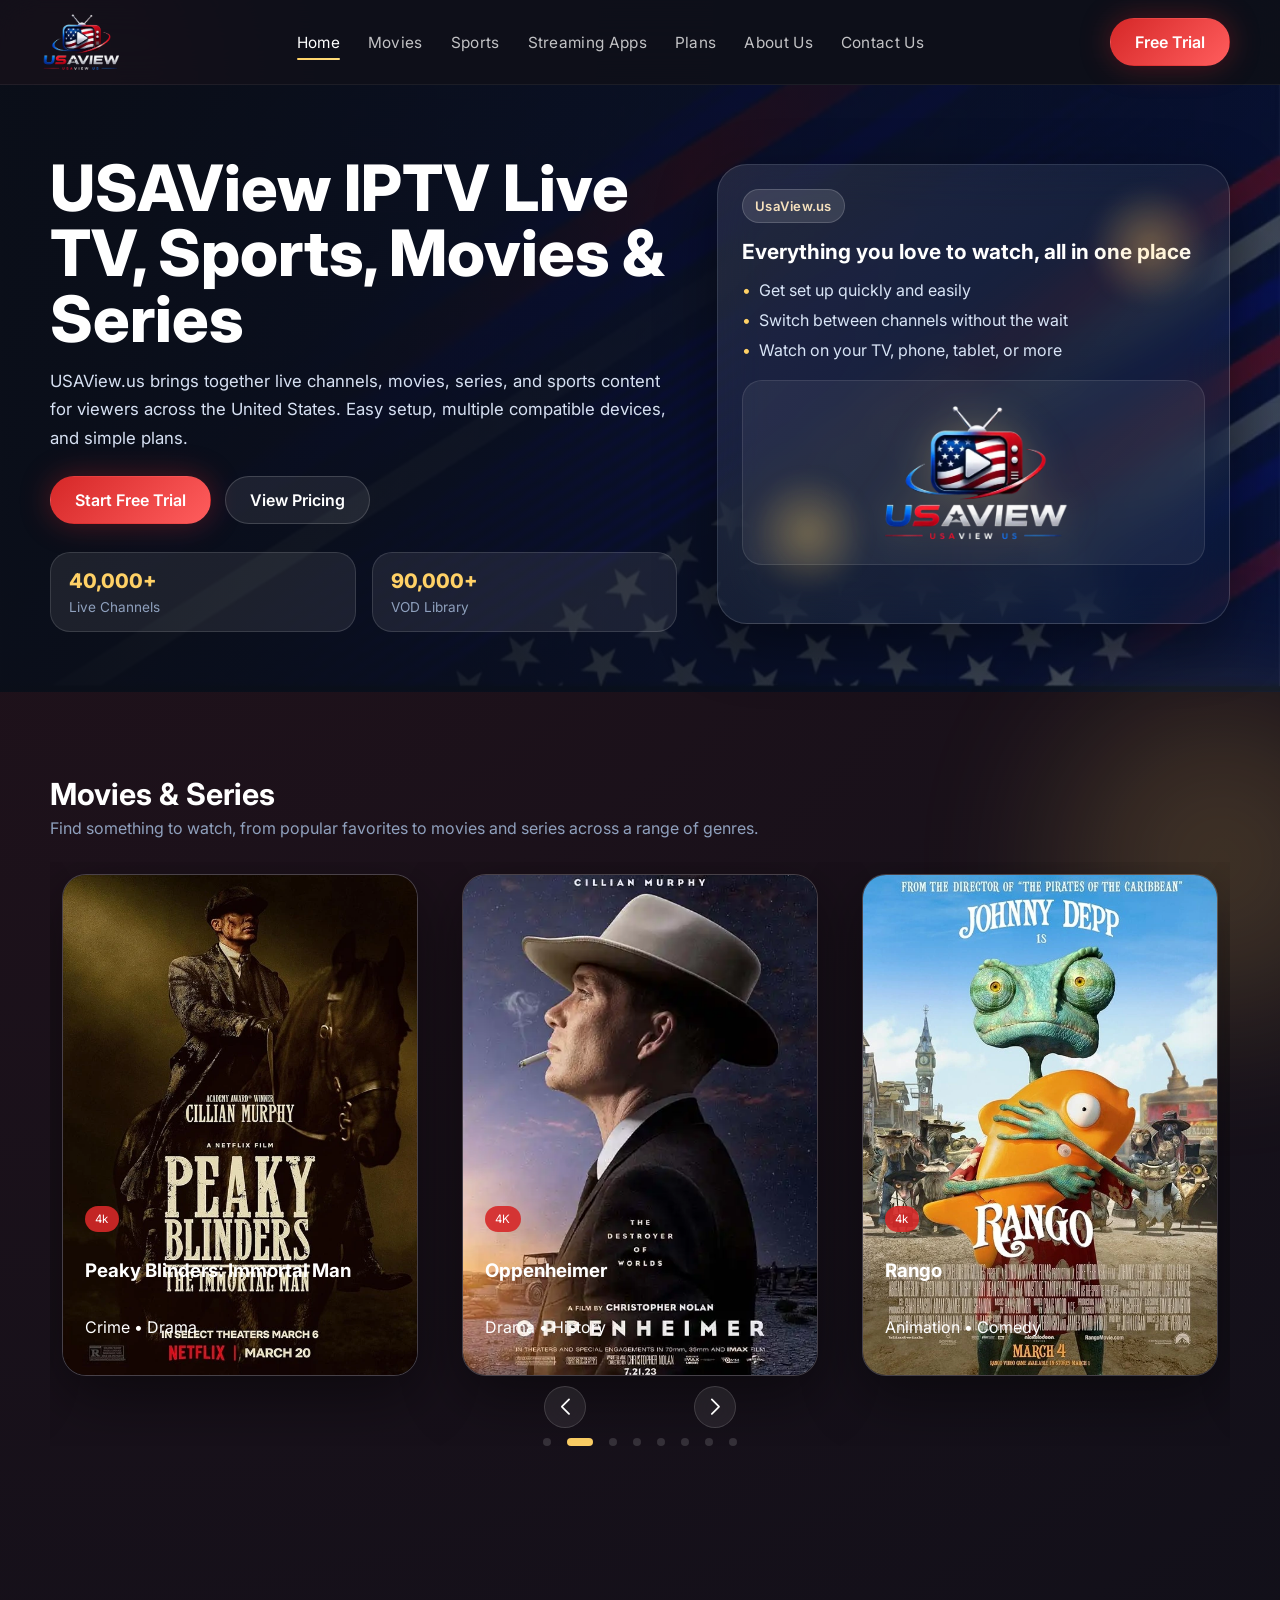
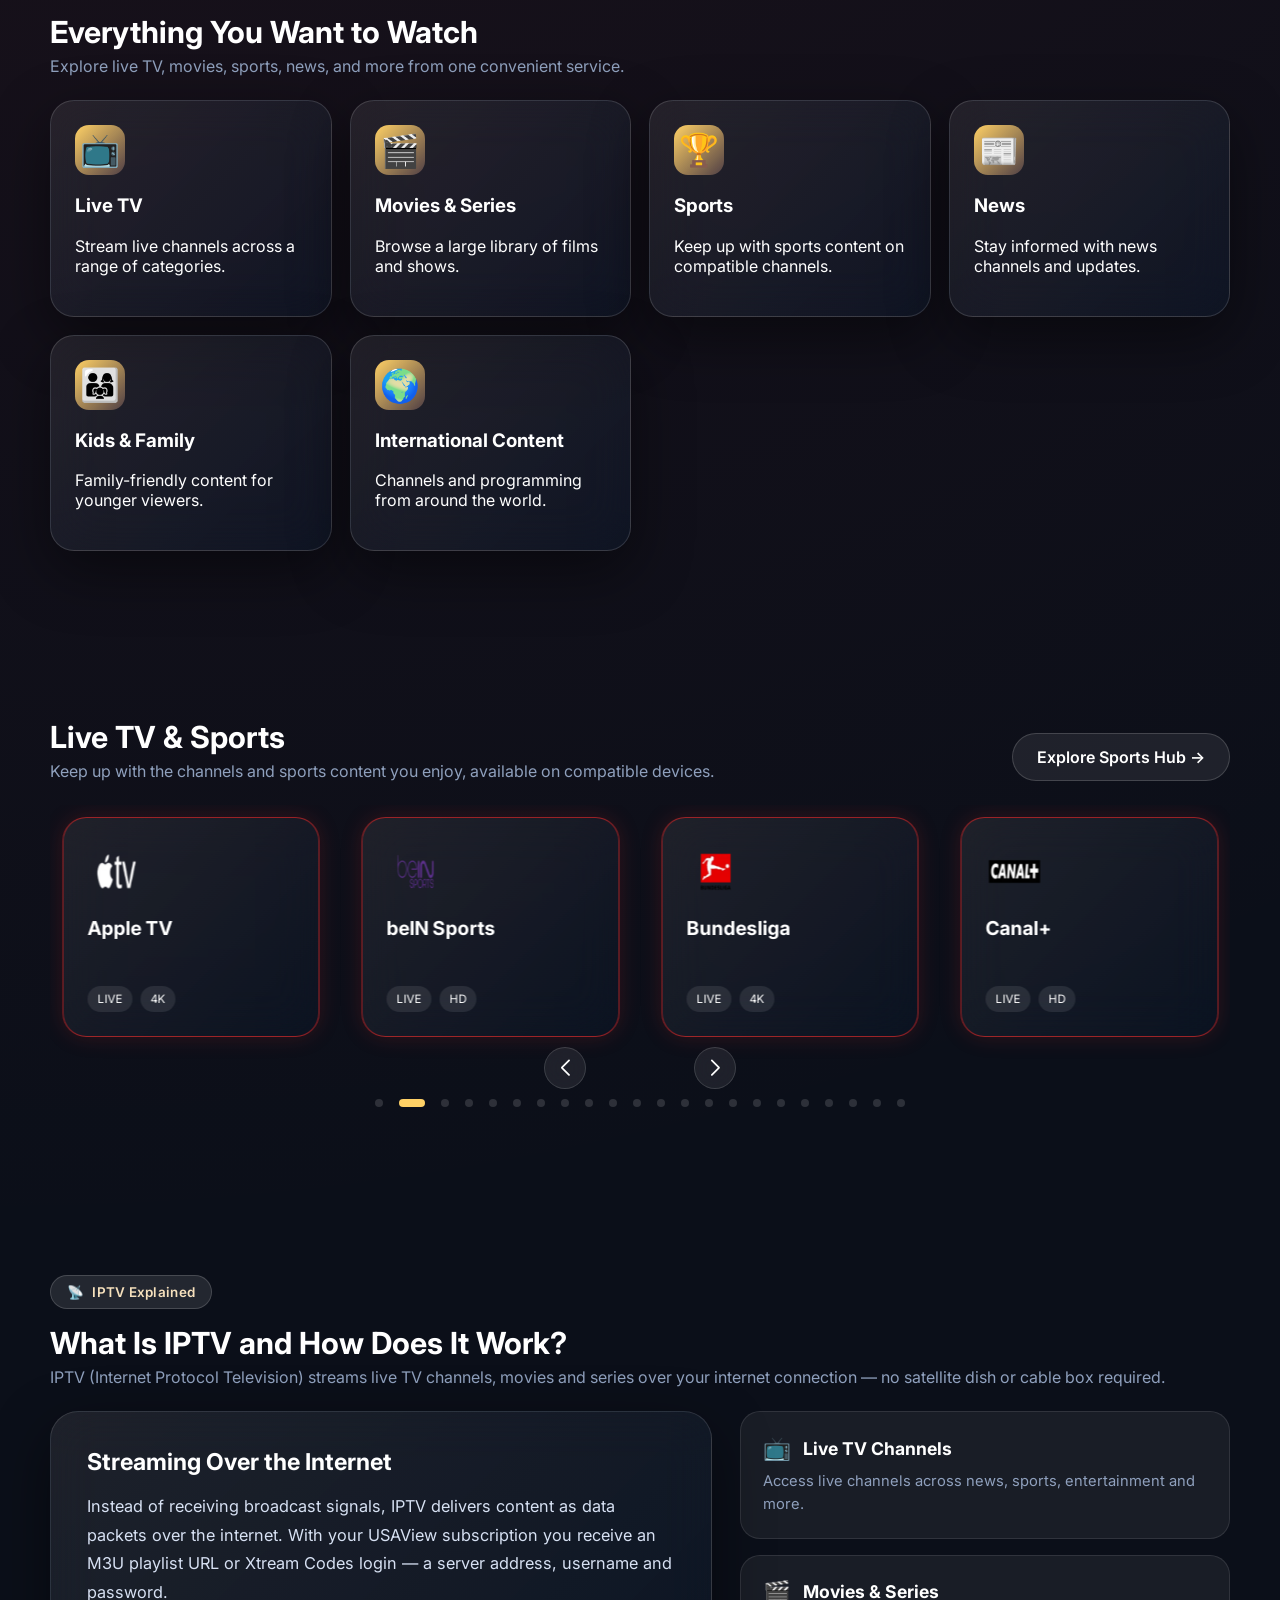
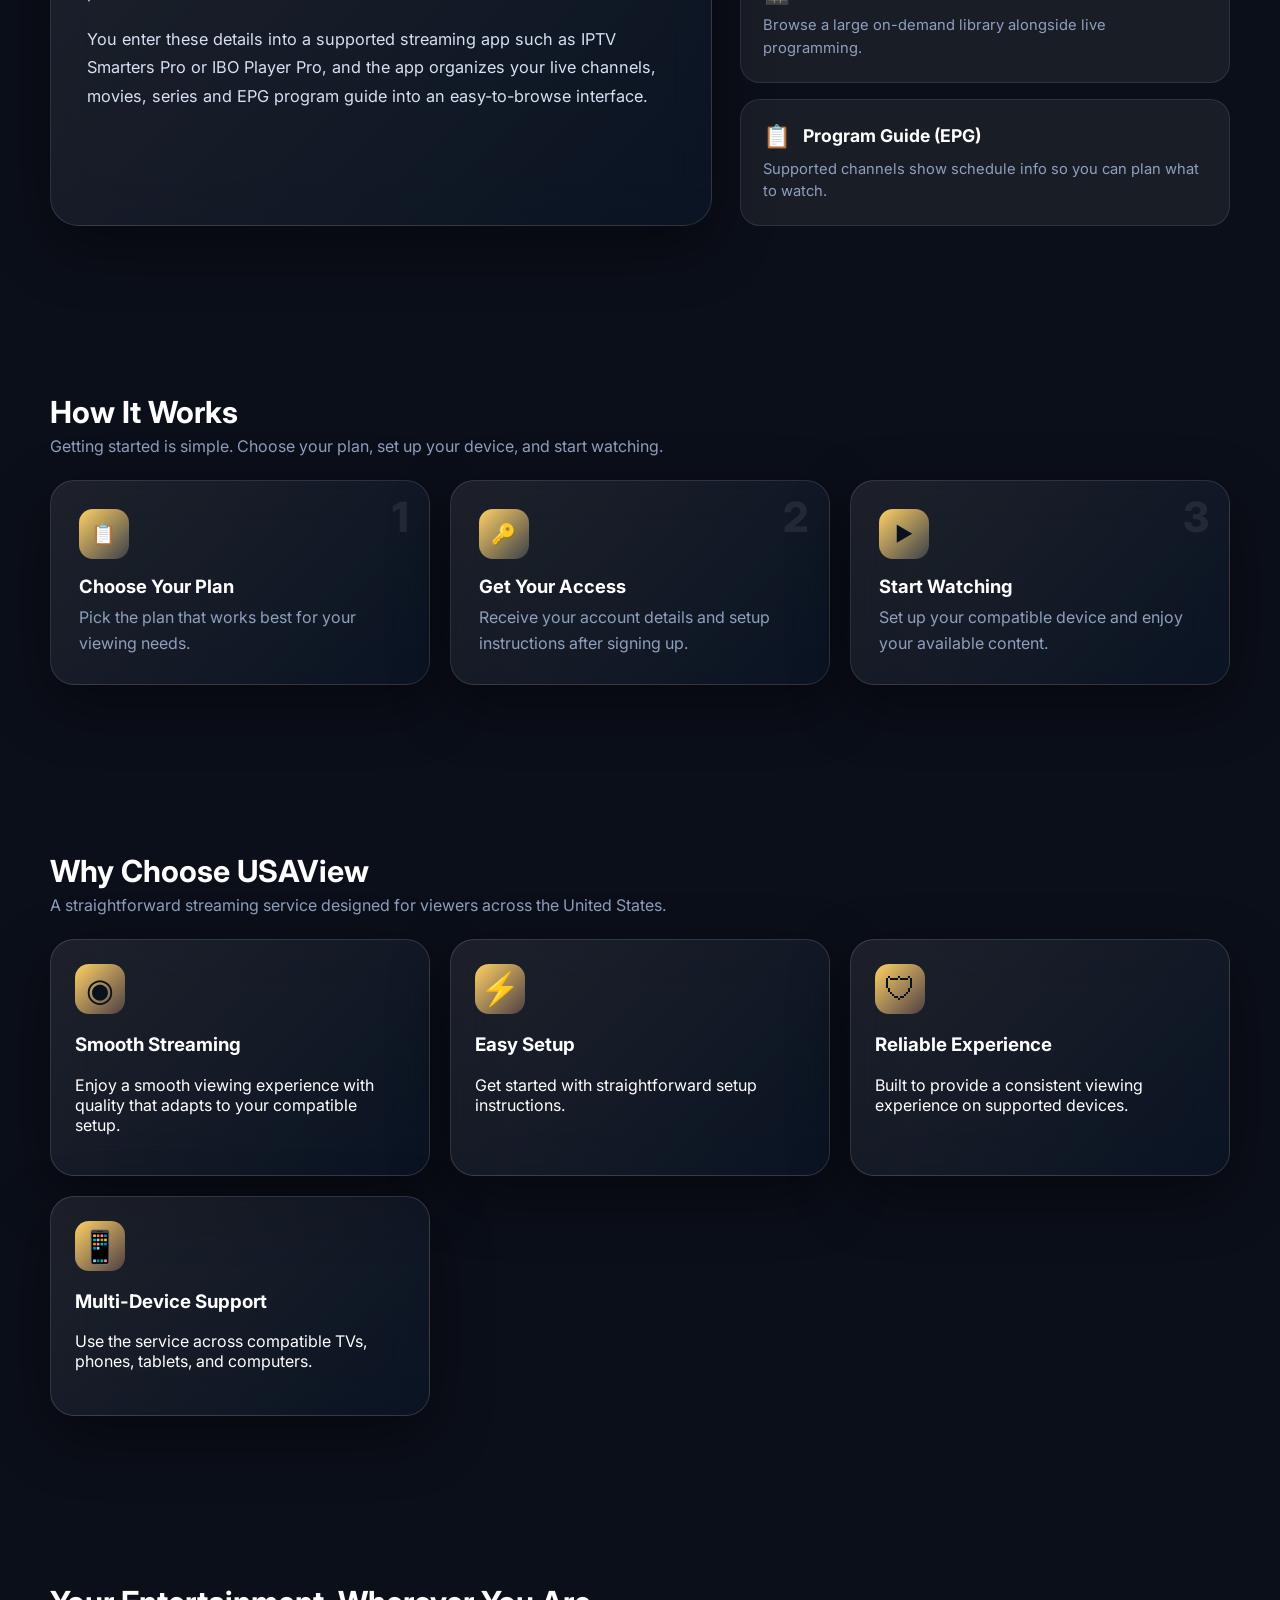
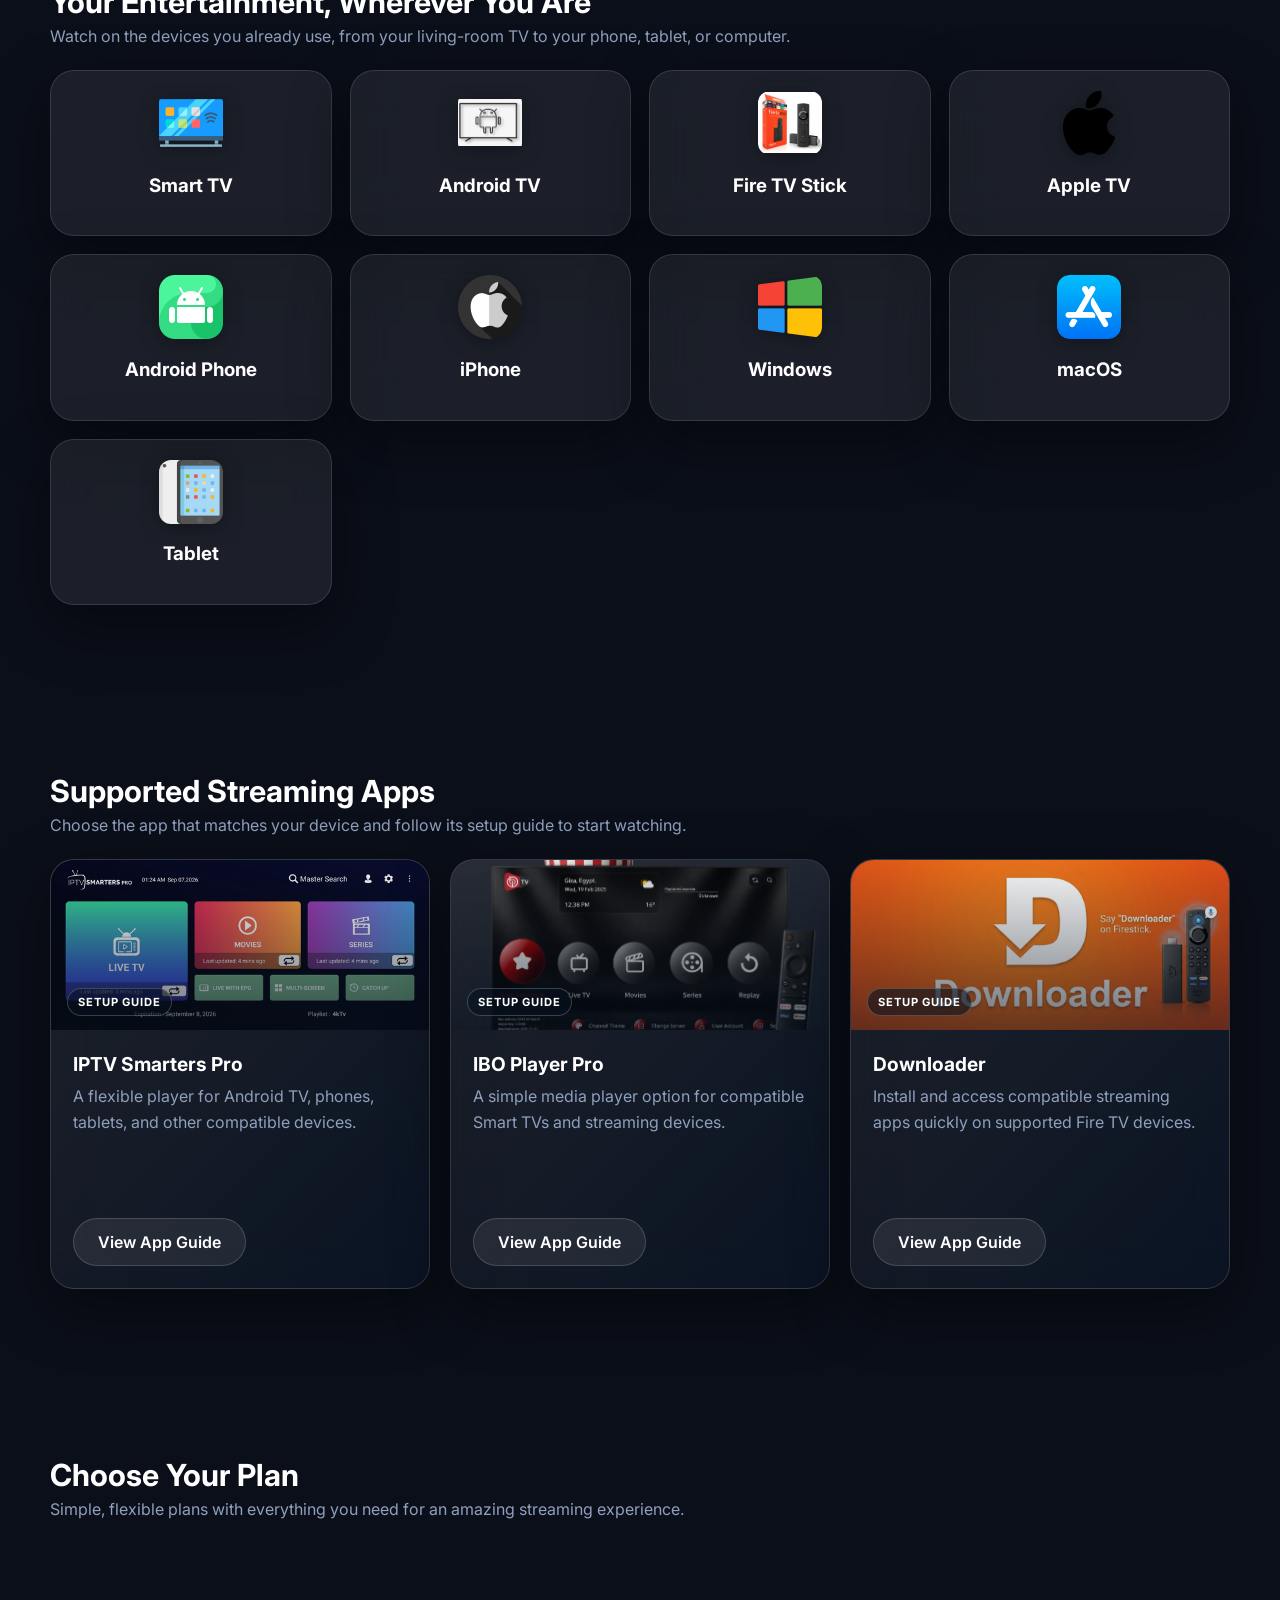
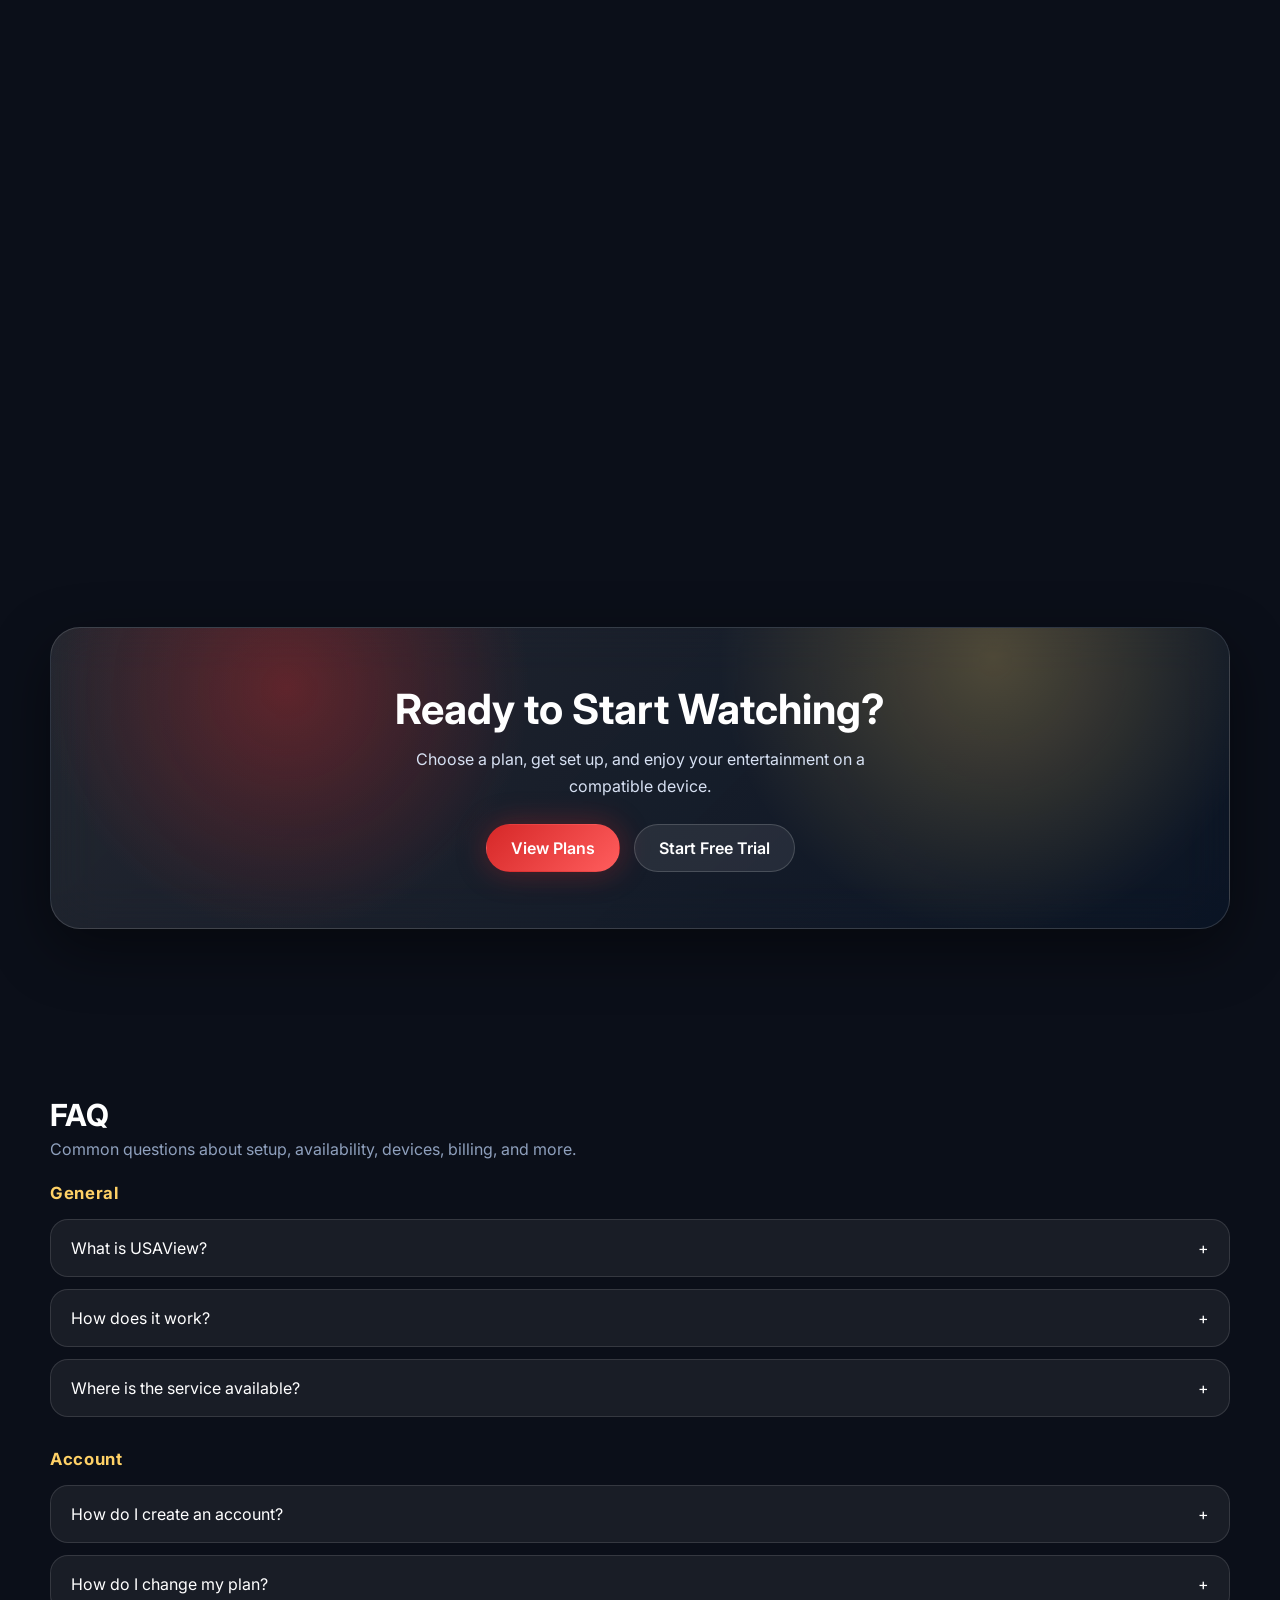
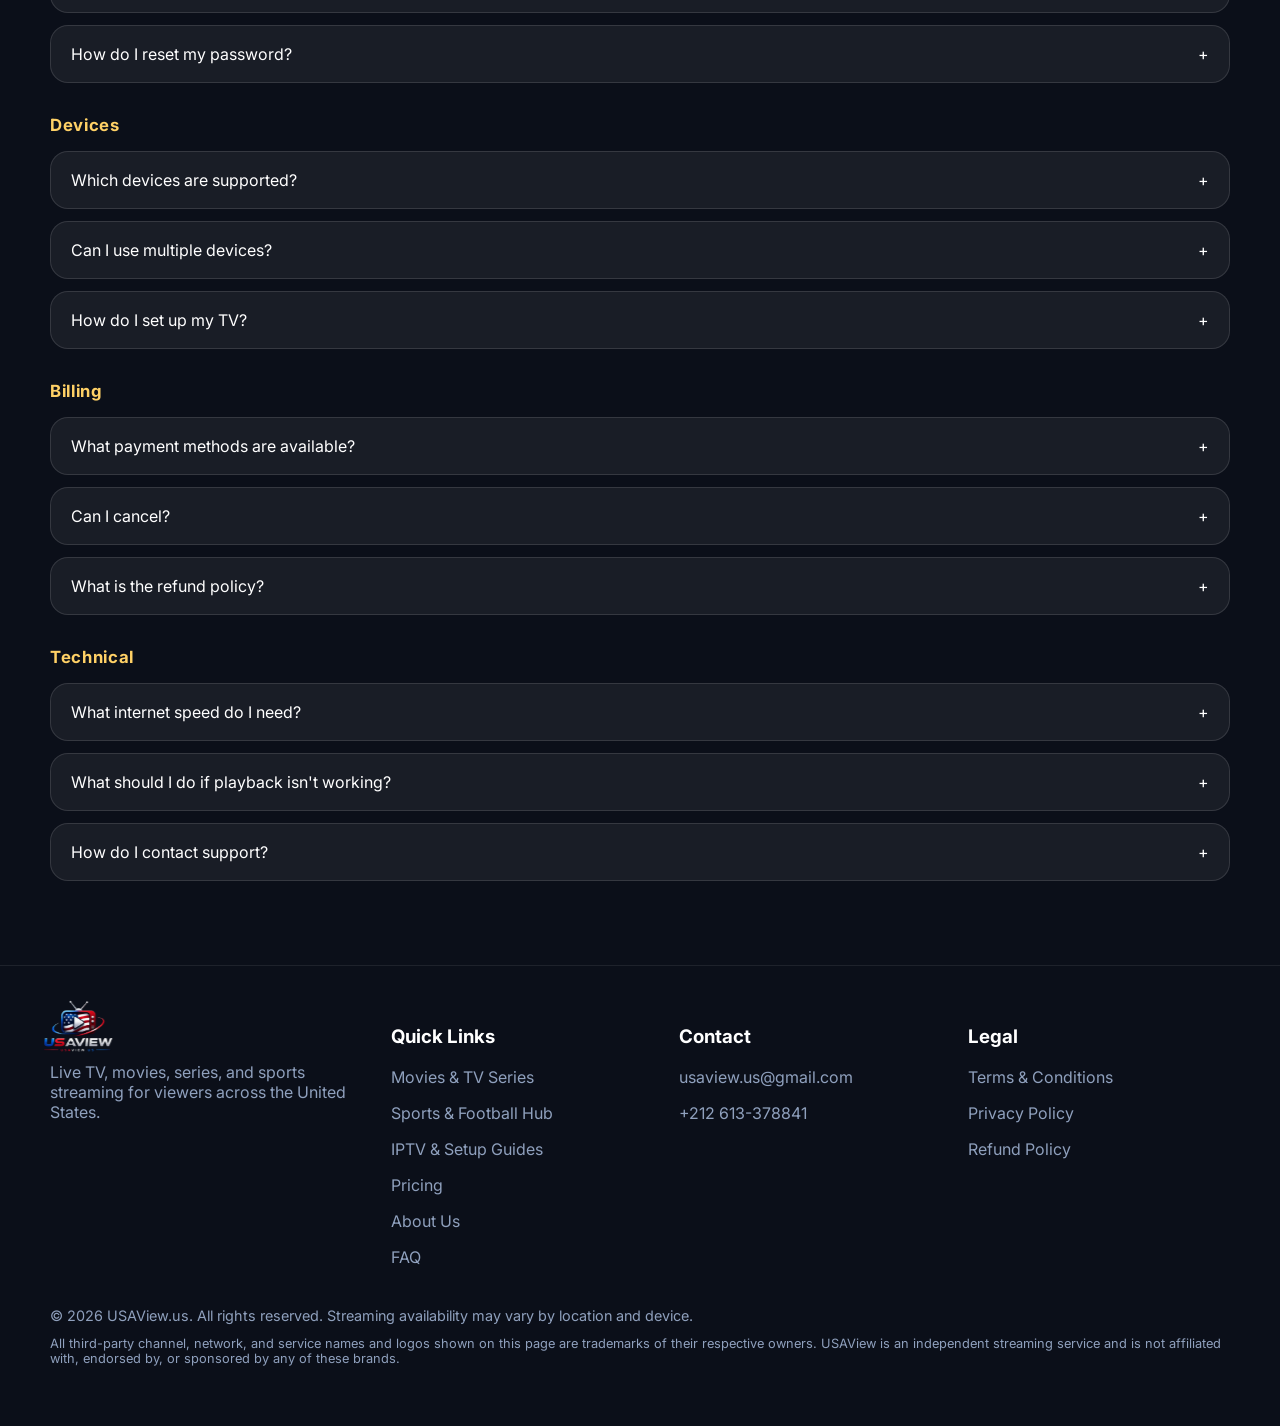
==== commit 003caa86: "KJJHGFDS" ====
--- a/index.html
+++ b/index.html
@@ -146,7 +146,6 @@
                                     <h3>The Odyssey</h3>
                                     <p>Adventure • Drama</p>
                                 </div>
-                                <div class="play">▶</div>
                             </div>
                         </div>
                         <div class="swiper-slide">
@@ -160,7 +159,6 @@
                                     <h3>Peaky Blinders: Immortal Man</h3>
                                     <p>Crime • Drama</p>
                                 </div>
-                                <div class="play">▶</div>
                             </div>
                         </div>
                         <div class="swiper-slide">
@@ -174,7 +172,6 @@
                                     <h3>Oppenheimer</h3>
                                     <p>Drama • History</p>
                                 </div>
-                                <div class="play">▶</div>
                             </div>
                         </div>
                         <div class="swiper-slide">
@@ -188,7 +185,6 @@
                                     <h3>Rango</h3>
                                     <p>Animation • Comedy</p>
                                 </div>
-                                <div class="play">▶</div>
                             </div>
                         </div>
                         <div class="swiper-slide">
@@ -201,7 +197,6 @@
                                     <h3>Deep Cover</h3>
                                     <p>Crime • Thriller</p>
                                 </div>
-                                <div class="play">▶</div>
                             </div>
                         </div>
                         <div class="swiper-slide">
@@ -215,7 +210,6 @@
                                     <h3>Fall 2: Deadpoint</h3>
                                     <p>Action • Thriller</p>
                                 </div>
-                                <div class="play">▶</div>
                             </div>
                         </div>
                         <div class="swiper-slide">
@@ -228,7 +222,6 @@
                                     <h3>Nobody 2</h3>
                                     <p>Action • Crime</p>
                                 </div>
-                                <div class="play">▶</div>
                             </div>
                         </div>
                         <div class="swiper-slide">
@@ -242,7 +235,6 @@
                                     <h3>The Witcher</h3>
                                     <p>Fantasy • Adventure</p>
                                 </div>
-                                <div class="play">▶</div>
                             </div>
                         </div>
                     </div>
--- a/style.css
+++ b/style.css
@@ -782,27 +782,6 @@
     font-size: .72rem;
     letter-spacing: .06em;
     margin-bottom: 8px;
-}
-
-.movie-card .play {
-    position: absolute;
-    top: 20px;
-    right: 20px;
-    width: 48px;
-    height: 48px;
-    border-radius: 50%;
-    display: grid;
-    place-items: center;
-    background: rgba(255, 255, 255, 0.15);
-    border: 1px solid rgba(255, 255, 255, 0.2);
-    opacity: 0;
-    transform: scale(0.9);
-    transition: all .25s ease;
-}
-
-.movie-card:hover .play {
-    opacity: 1;
-    transform: scale(1);
 }
 
 .sports-card {
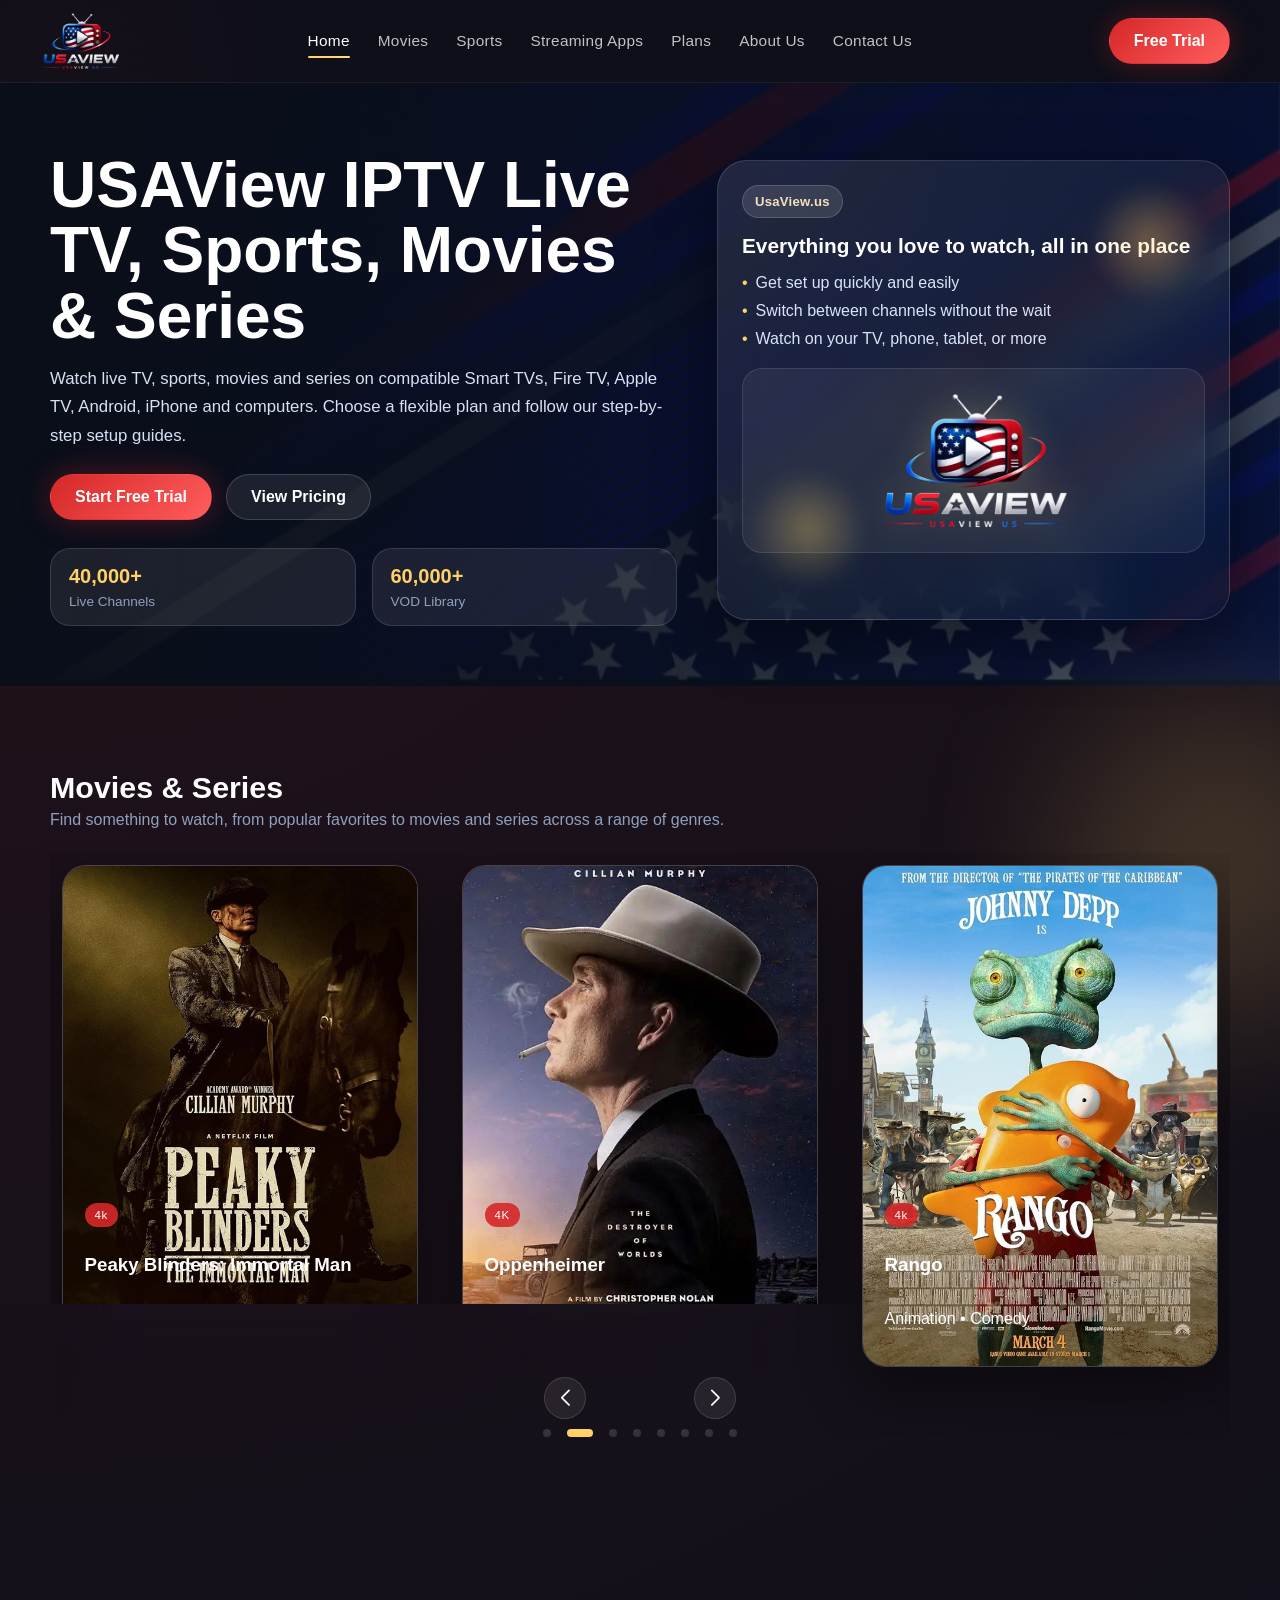
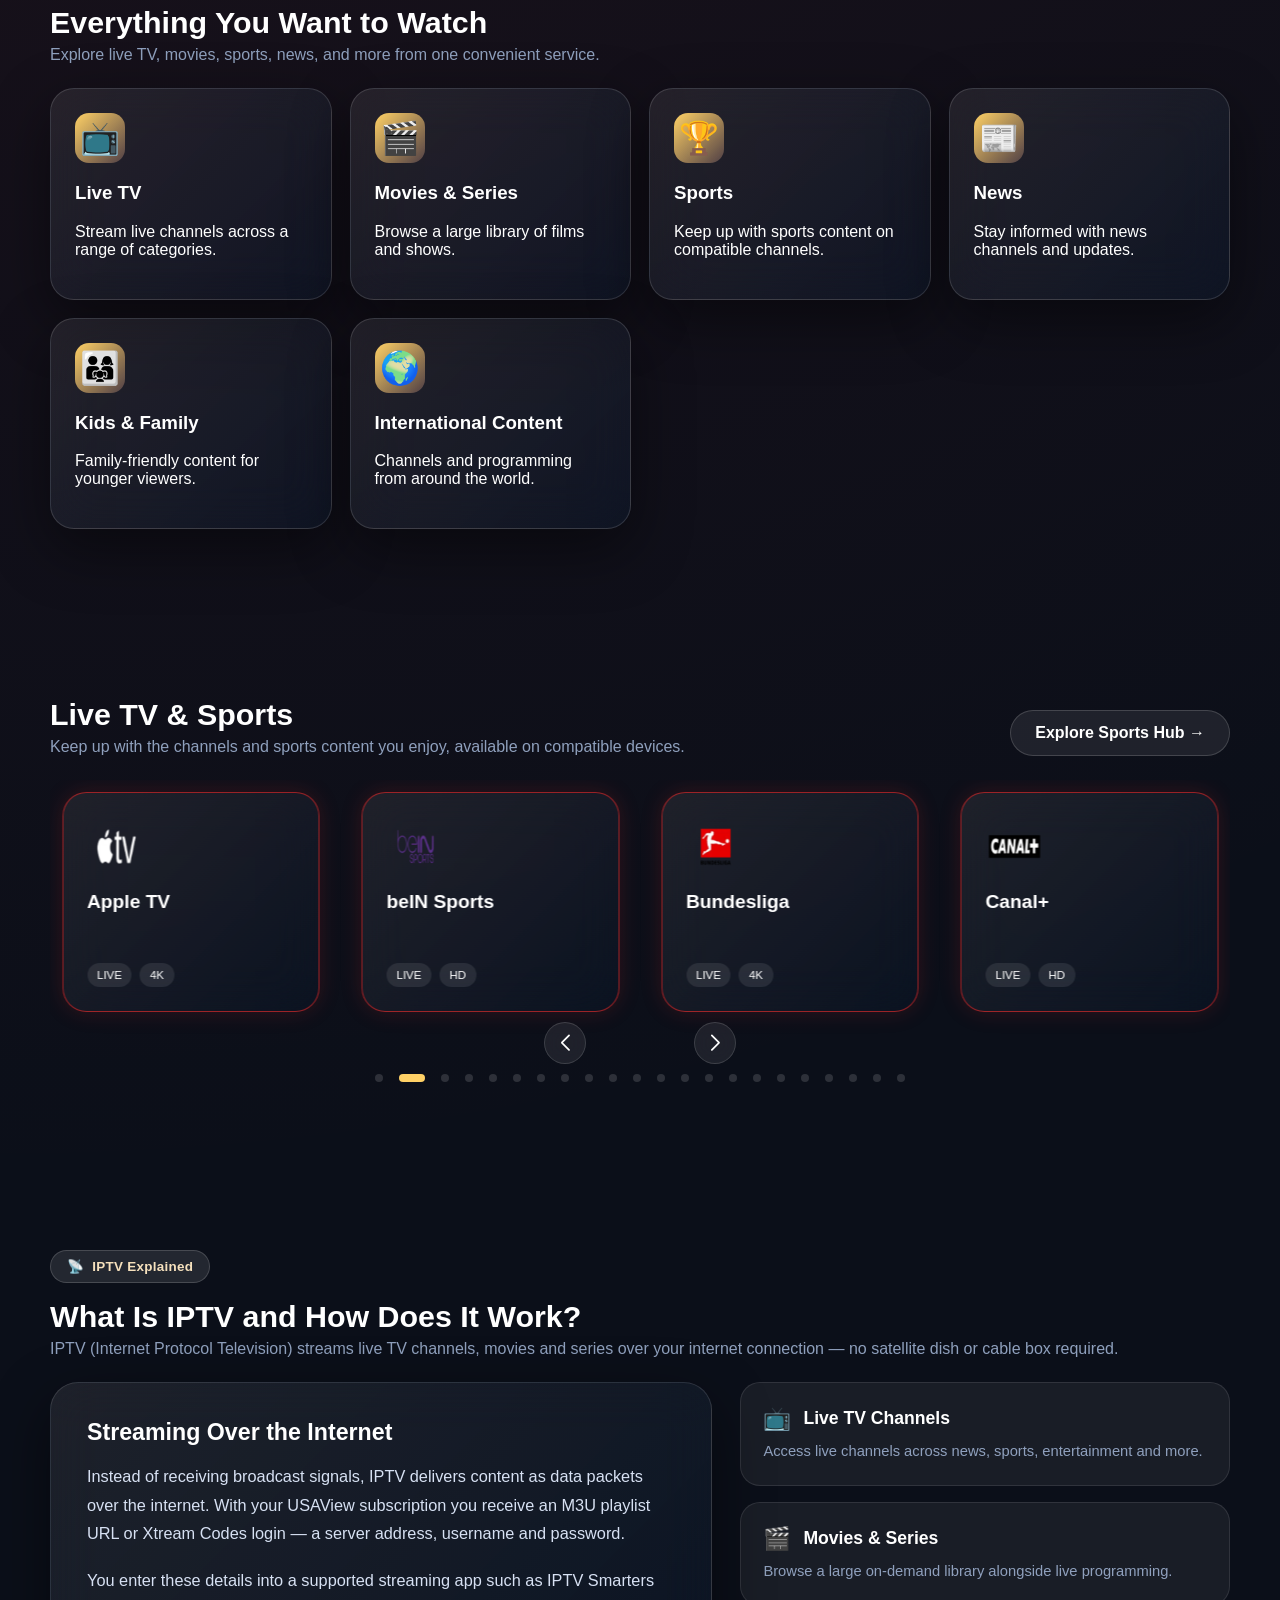
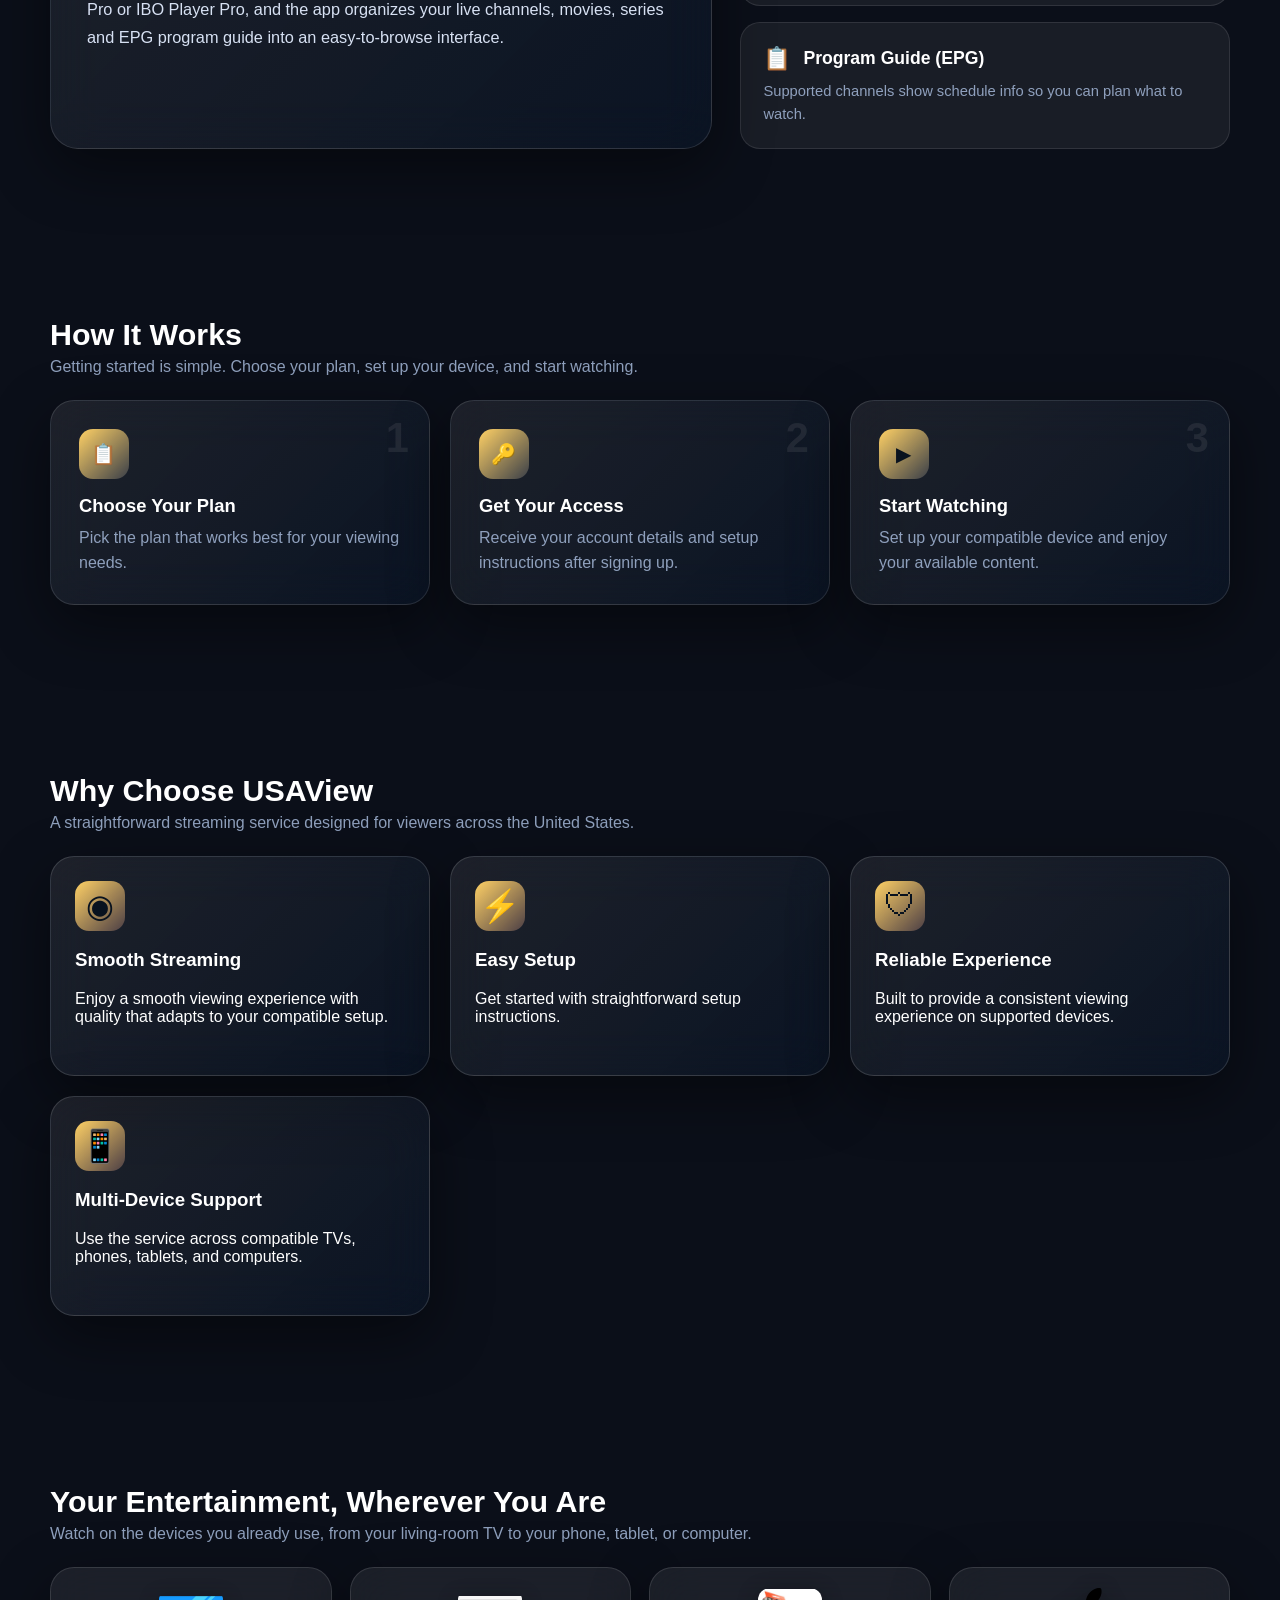
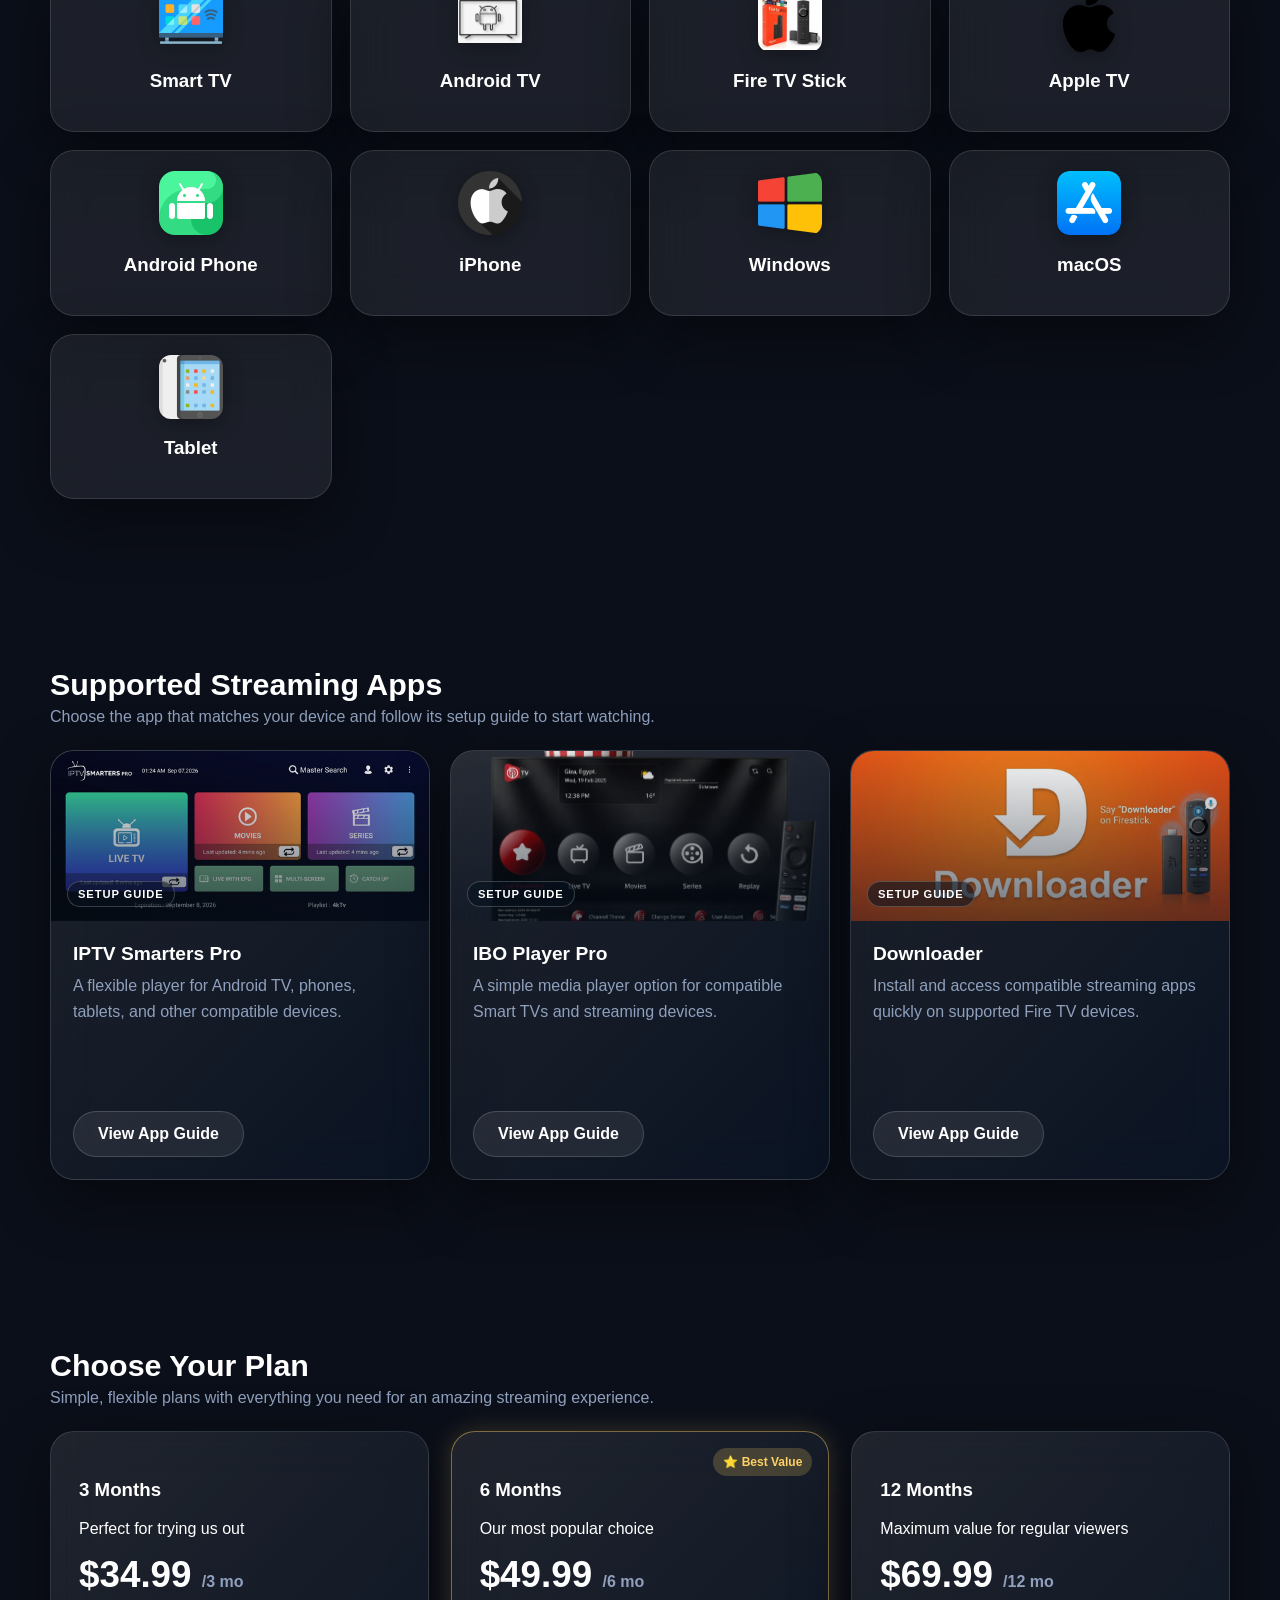
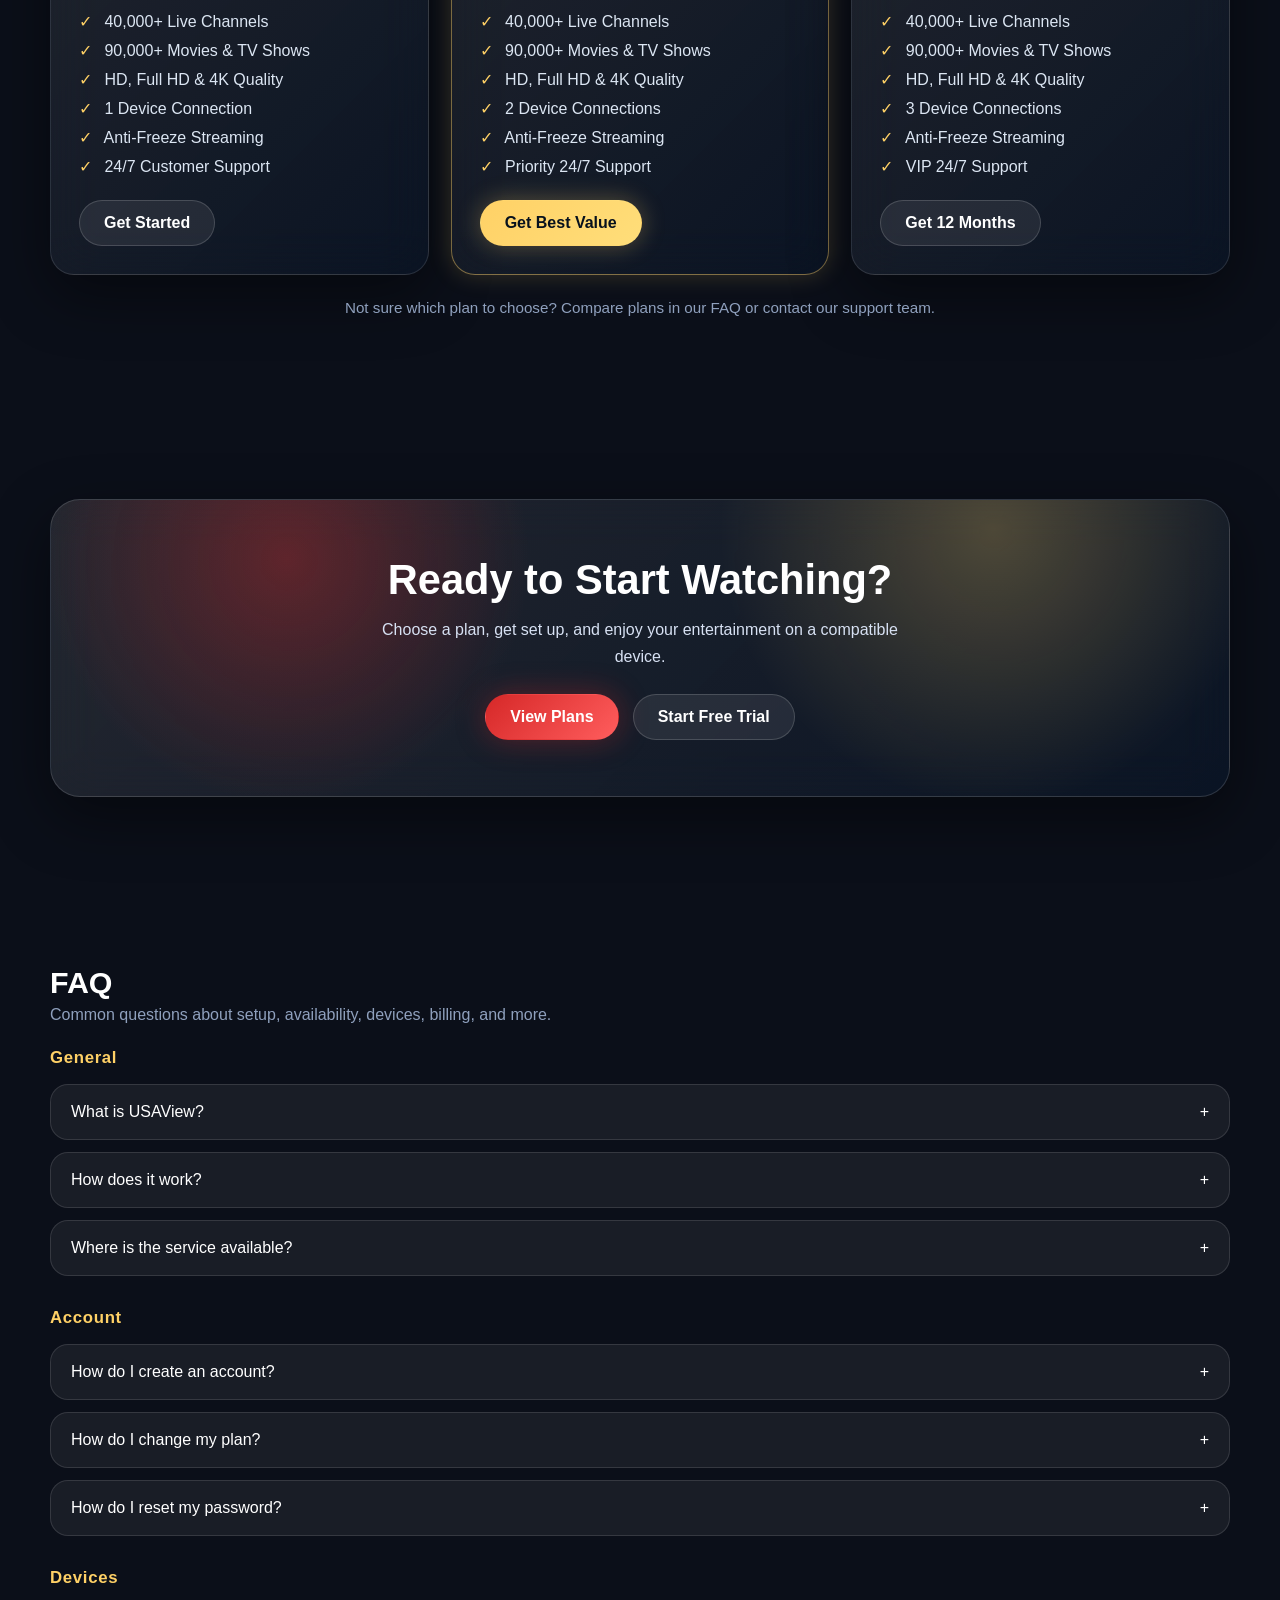
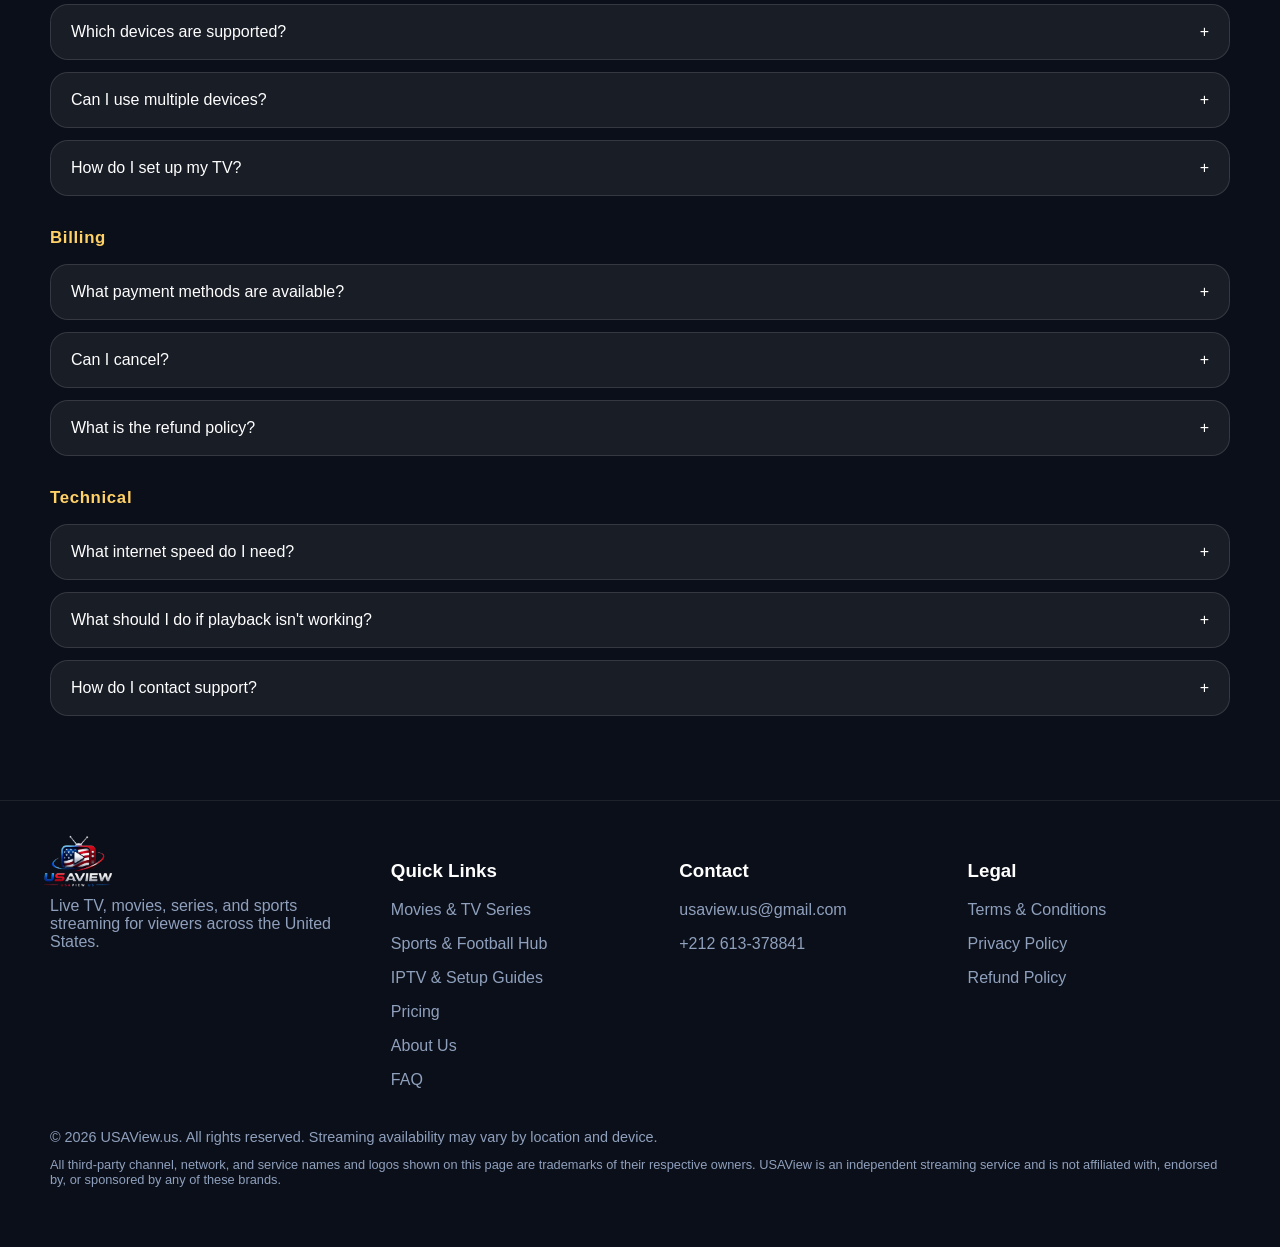
==== commit f638f5ca: ":LKJJ" ====
--- a/index.html
+++ b/index.html
@@ -36,10 +36,6 @@
     <meta name="twitter:image" content="https://usaview.us/assets/imgs/logos/logo.webp" />
     <link rel="icon" href="assets/imgs/logos/logo.webp" type="image/webp" />
     <link rel="stylesheet" href="style.css">
-    <link rel="preconnect" href="https://fonts.googleapis.com" />
-    <link rel="preconnect" href="https://fonts.gstatic.com" crossorigin />
-    <link href="https://fonts.googleapis.com/css2?family=Inter:wght@400;500;600;700;800&display=swap"
-        rel="stylesheet" />
     <link rel="stylesheet" href="https://cdn.jsdelivr.net/npm/swiper@11/swiper-bundle.min.css" />
 
 </head>
@@ -87,8 +83,8 @@
 
                     <h1>USAView IPTV Live TV, Sports, Movies & Series</h1>
 
-                    <p>USAView.us brings together live channels, movies, series, and sports content for viewers across
-                        the United States. Easy setup, multiple compatible devices, and simple plans.</p>
+                    <p>Watch live TV, sports, movies and series on compatible Smart TVs, Fire TV, Apple TV, Android,
+                        iPhone and computers. Choose a flexible plan and follow our step-by-step setup guides.</p>
                     <div class="hero-actions">
                         <a class="btn btn-primary"
                             href="https://wa.me/212613378841?text=hello%20usa%20view%20i%20want%20free%20trial%2024%20hours"
@@ -101,7 +97,7 @@
                             <div class="stat-label">Live Channels</div>
                         </div>
                         <div class="stat-card">
-                            <div class="stat-number" data-target="90000">60,000+</div>
+                            <div class="stat-number" data-target="60000">60,000+</div>
                             <div class="stat-label">VOD Library</div>
                         </div>
                     </div>
--- a/style.css
+++ b/style.css
@@ -27,7 +27,8 @@
 
 body {
     margin: 0;
-    font-family: 'Inter', sans-serif;
+    font-family: -apple-system, BlinkMacSystemFont, "Segoe UI", Roboto,
+        "Helvetica Neue", Arial, sans-serif;
     background: radial-gradient(circle at top left, rgba(214, 40, 40, 0.12), transparent 30%), var(--bg);
     color: var(--white);
     overflow-x: hidden;
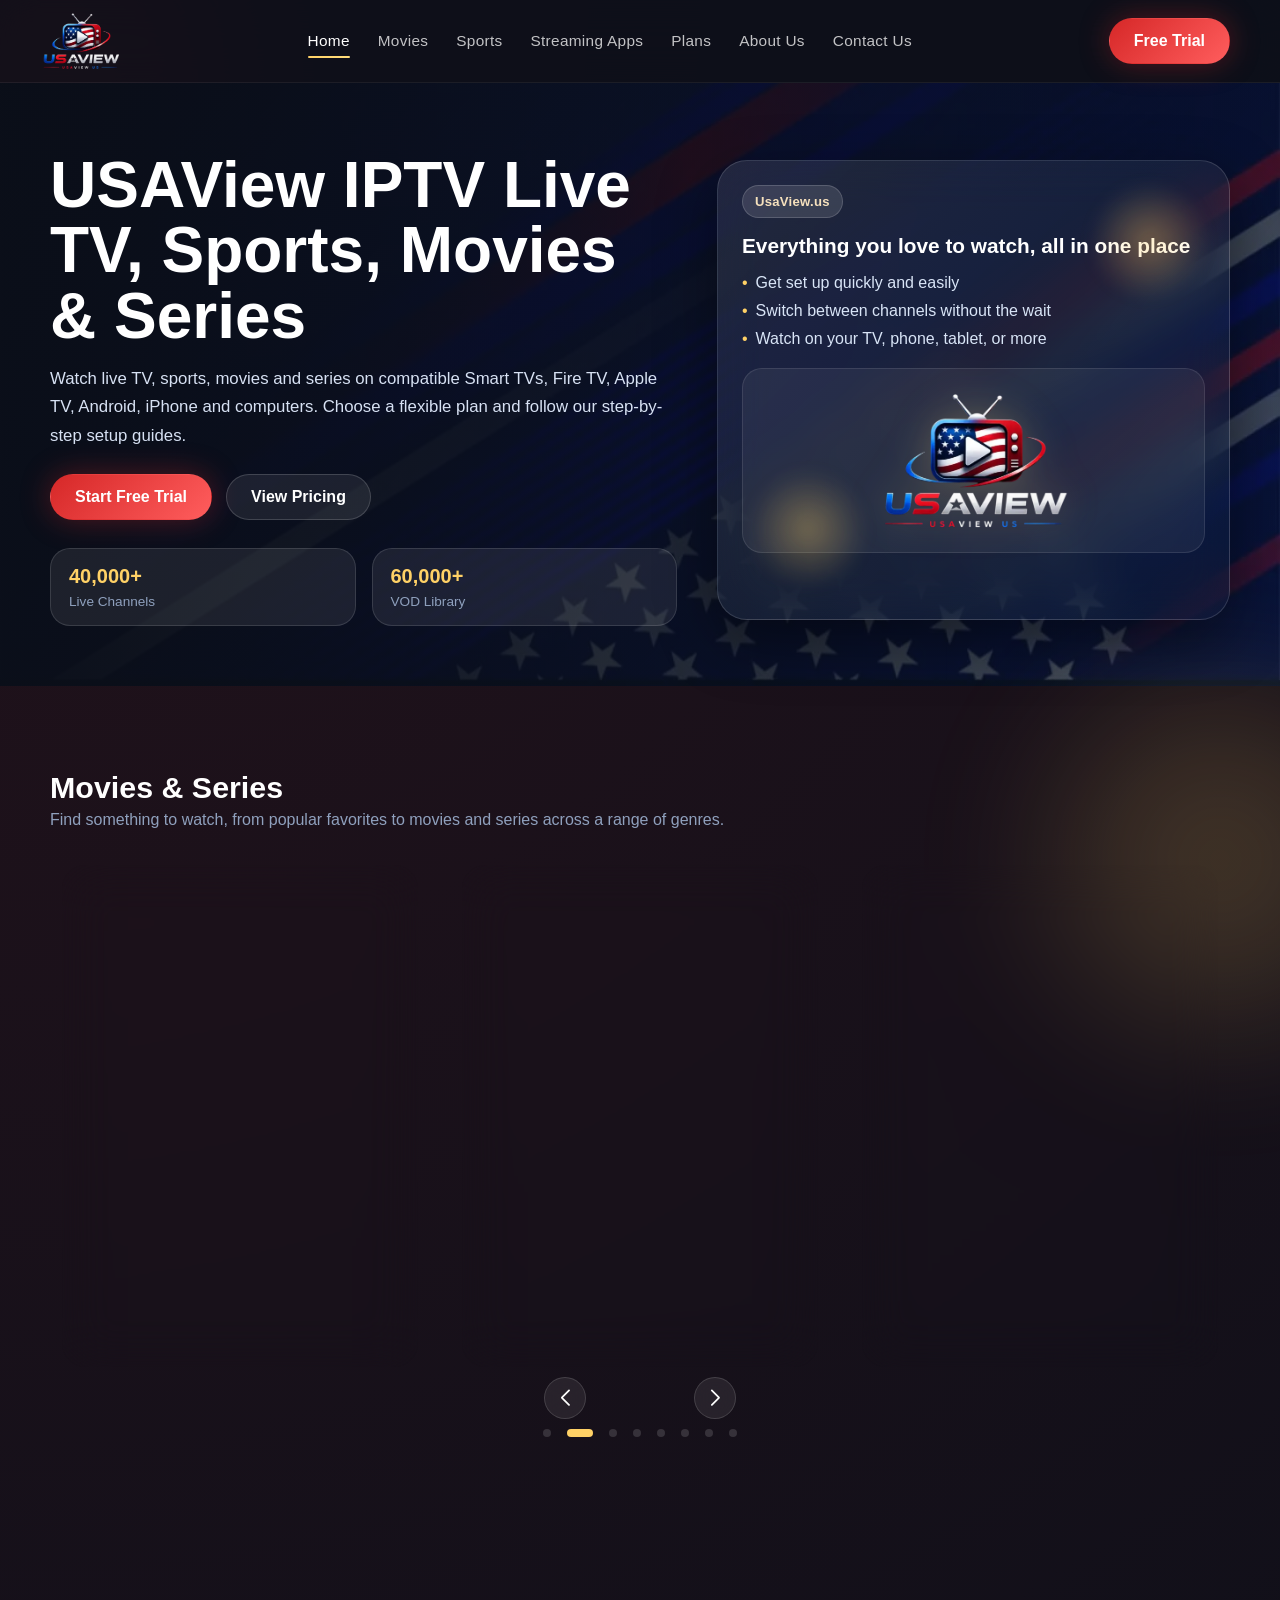
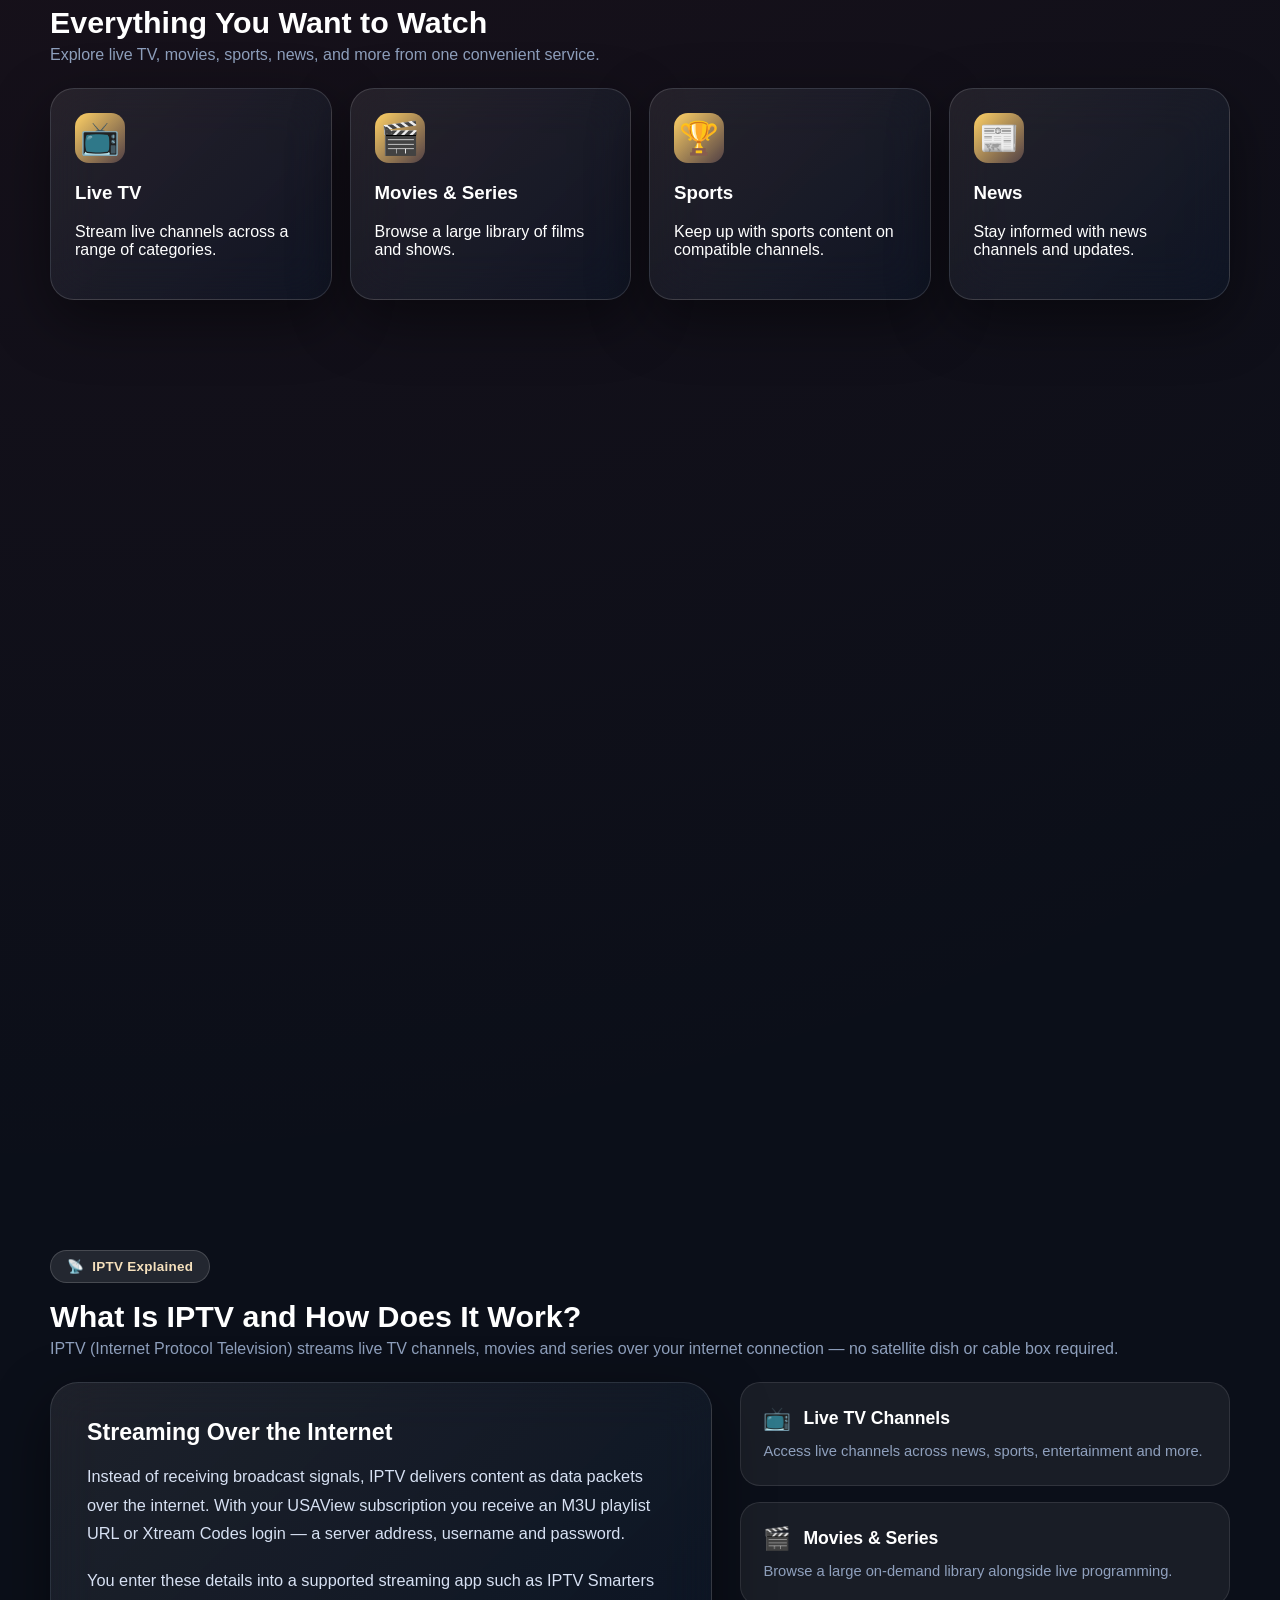
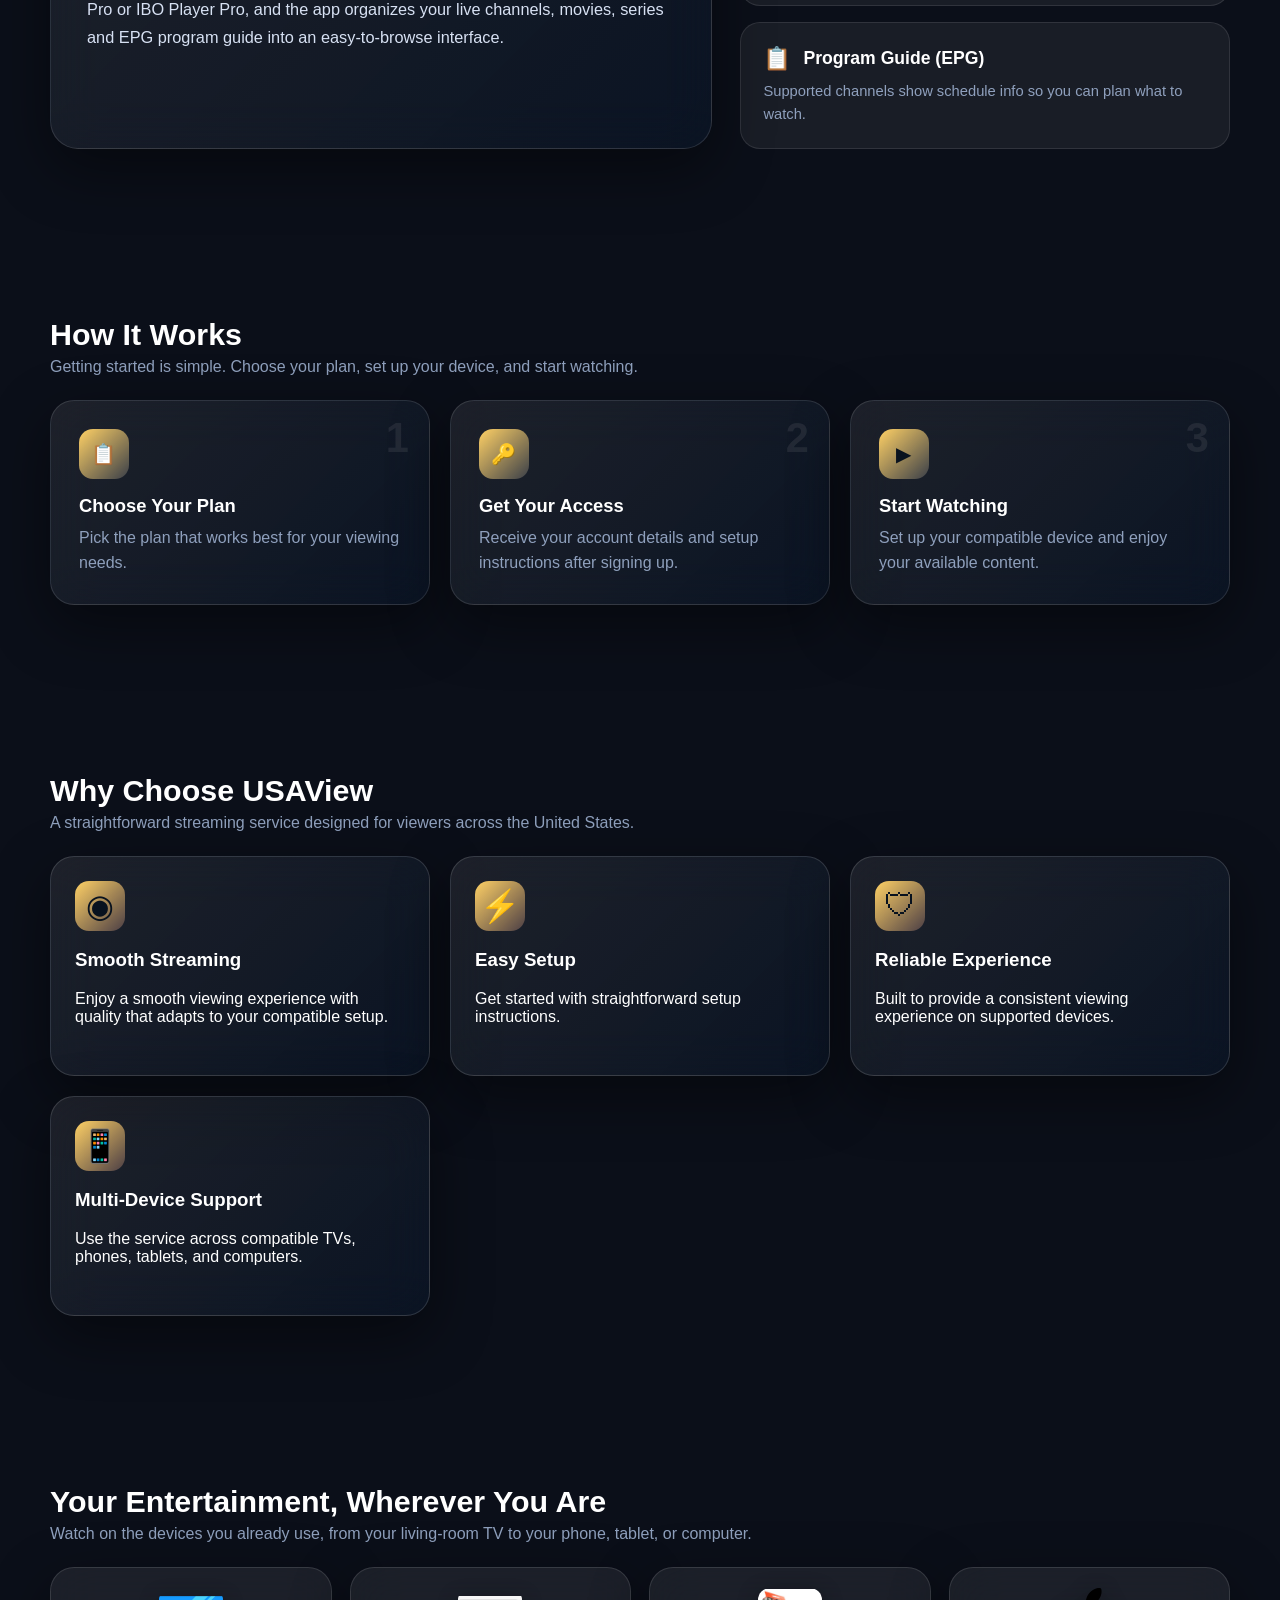
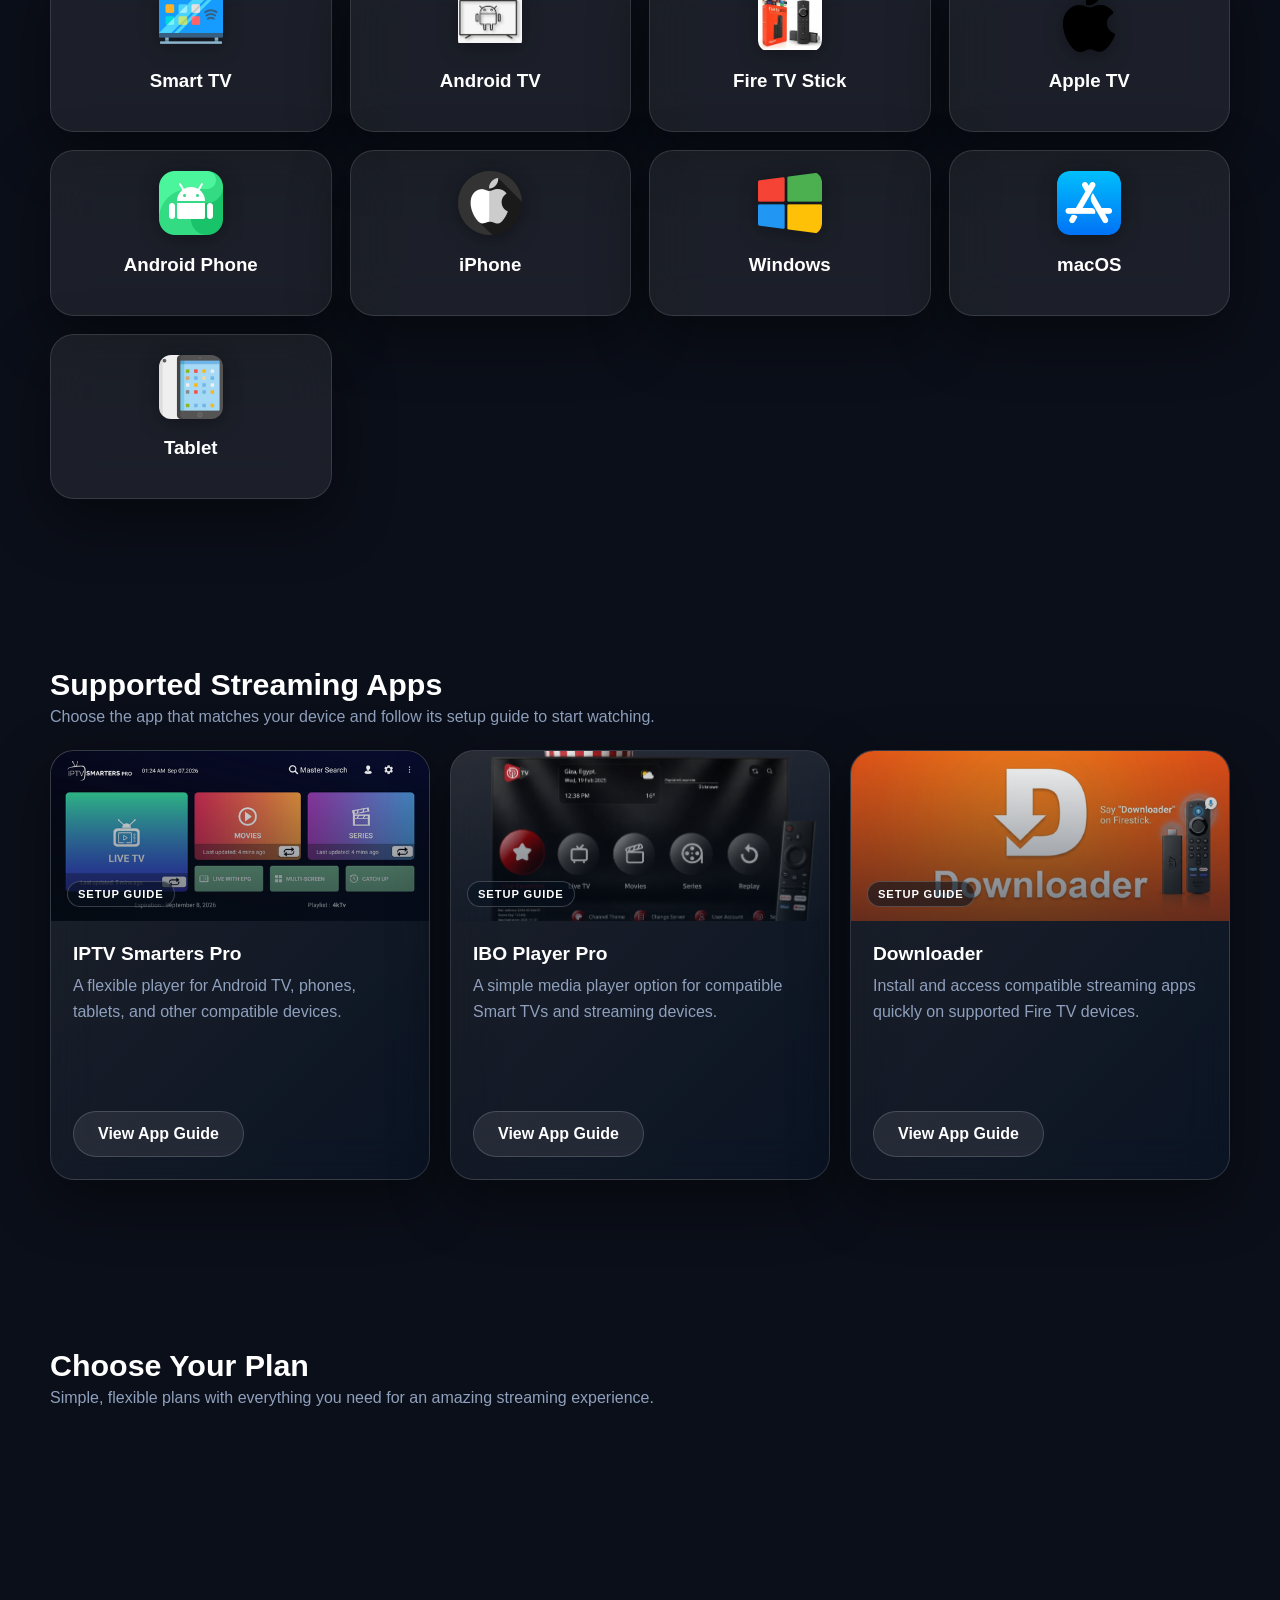
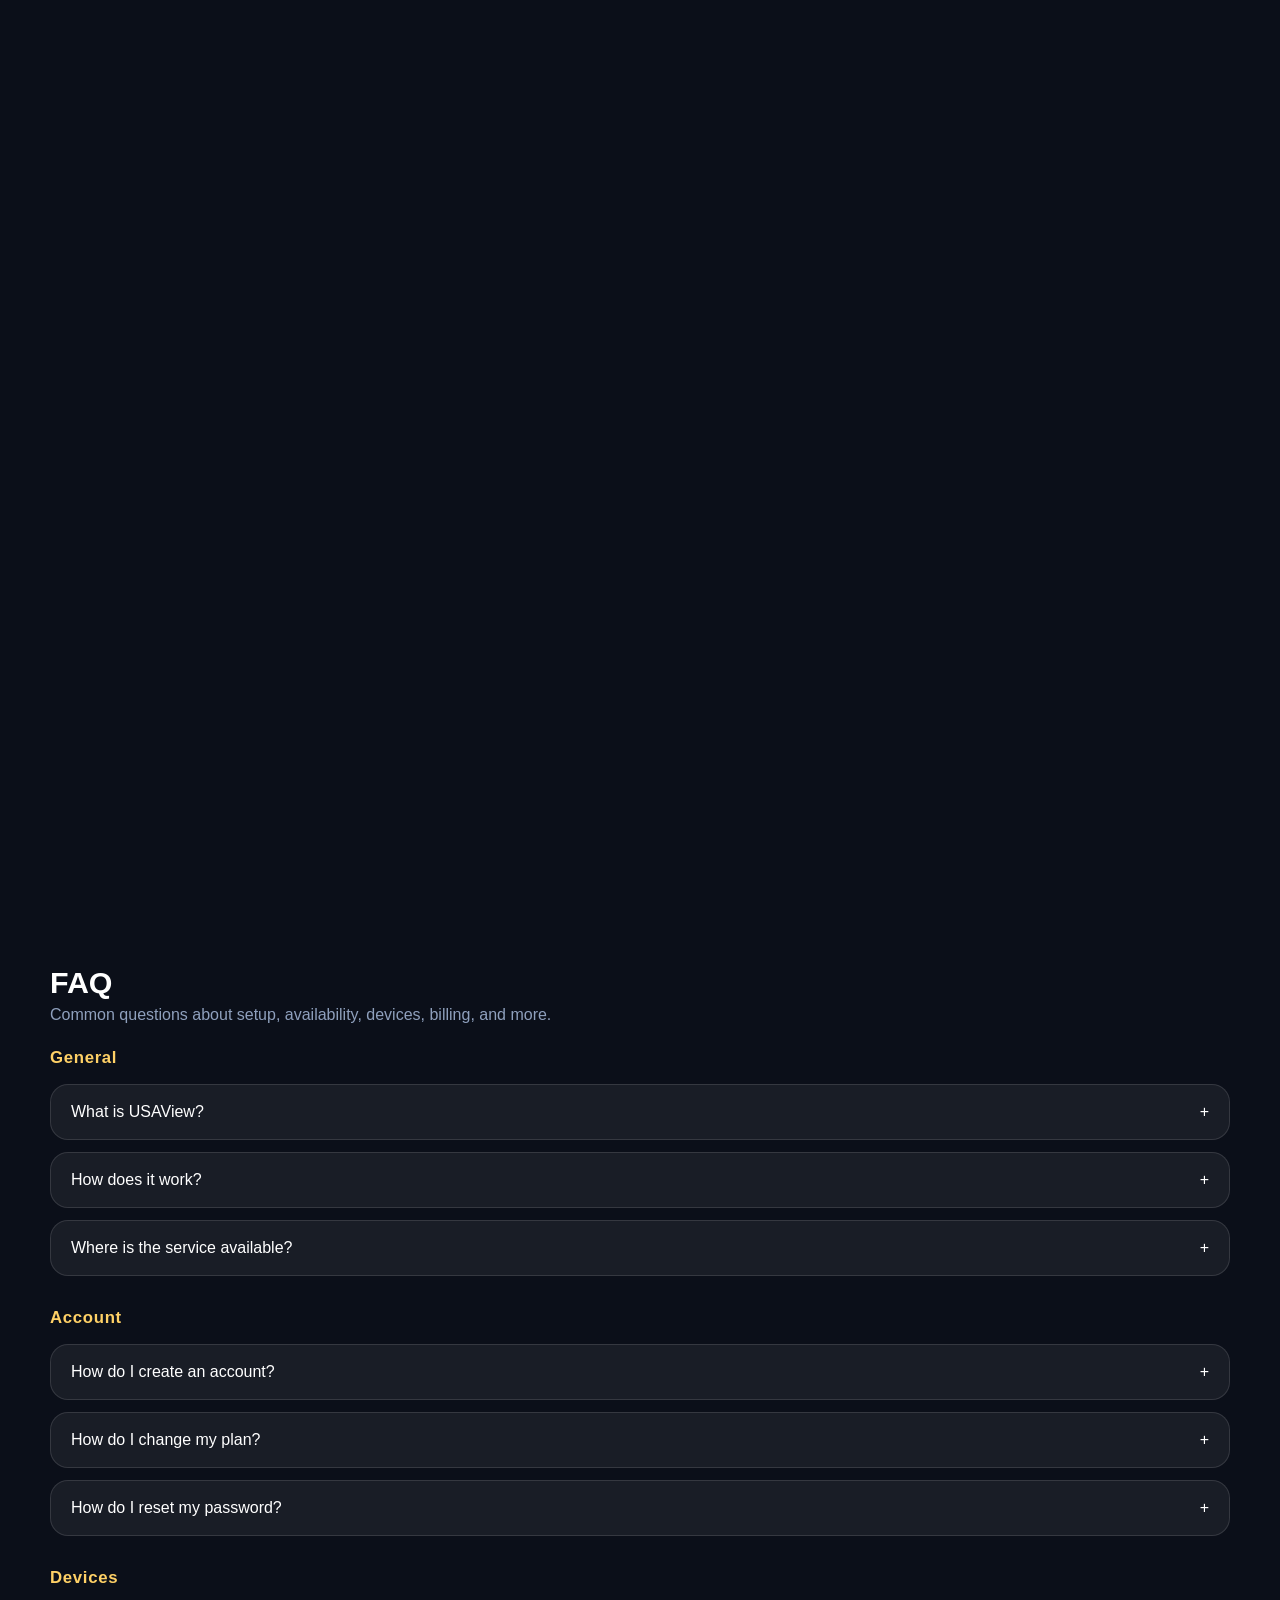
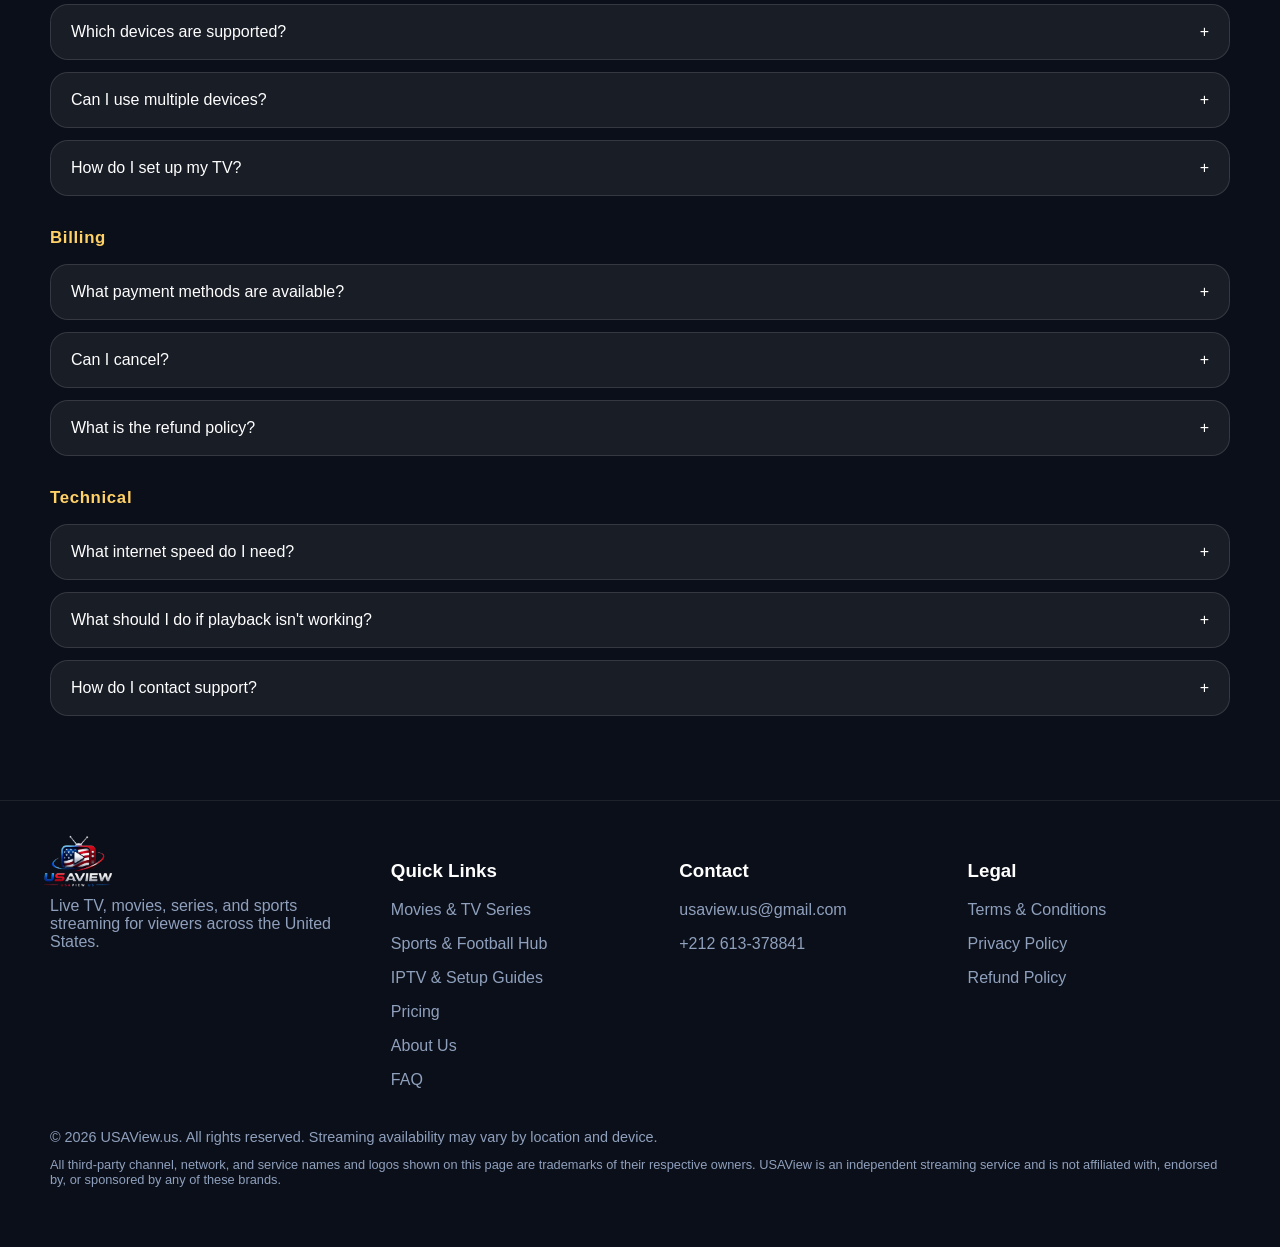
==== commit ce4e9954: "LKJHGF" ====
--- a/index.html
+++ b/index.html
@@ -45,7 +45,7 @@
         <div class="container">
             <nav aria-label="Main navigation">
                 <!-- logo image file from the project root -->
-                <a class="logo" href="index.html">
+                <a class="logo" href="/">
                     <img src="assets/imgs/logos/logo.webp" alt="USAView.us logo">
                 </a>
                 <!-- nav-toggle is the mobile hamburger button controlled by scripts.js -->
@@ -60,13 +60,13 @@
                 </button>
                 <!-- nav-links contains the main page anchors and gets the open class on mobile -->
                 <div class="nav-links" id="navLinks">
-                    <a href="index.html" class="active" aria-current="page">Home</a>
-                    <a href="movies.html">Movies</a>
-                    <a href="sports.html">Sports</a>
+                    <a href="/" class="active" aria-current="page">Home</a>
+                    <a href="/movies">Movies</a>
+                    <a href="/sports">Sports</a>
                     <a href="streaming-apps/">Streaming Apps</a>
                     <a href="#plans">Plans</a>
-                    <a href="about.html">About Us</a>
-                    <a href="contact.html">Contact Us</a>
+                    <a href="/about">About Us</a>
+                    <a href="/contact">Contact Us</a>
                 </div>
             </nav>
         </div>
@@ -299,7 +299,7 @@
                         <h2 id="sports-heading">Live TV & Sports</h2>
                         <p>Keep up with the channels and sports content you enjoy, available on compatible devices.</p>
                     </div>
-                    <a class="btn btn-secondary" href="sports.html">Explore Sports Hub →</a>
+                    <a class="btn btn-secondary" href="/sports">Explore Sports Hub →</a>
                 </div>
 
                 <div class="swiper sports-swiper reveal">
@@ -1173,11 +1173,11 @@
             </div>
             <div>
                 <h3 style="color: var(--white);">Quick Links</h3>
-                <p><a href="movies.html">Movies & TV Series</a></p>
-                <p><a href="sports.html">Sports & Football Hub</a></p>
+                <p><a href="/movies">Movies & TV Series</a></p>
+                <p><a href="/sports">Sports & Football Hub</a></p>
                 <p><a href="streaming-apps/">IPTV & Setup Guides</a></p>
                 <p><a href="#plans">Pricing</a></p>
-                <p><a href="about.html">About Us</a></p>
+                <p><a href="/about">About Us</a></p>
                 <p><a href="#faq">FAQ</a></p>
             </div>
             <div>
@@ -1187,9 +1187,9 @@
             </div>
             <div>
                 <h3 style="color: var(--white);">Legal</h3>
-                <p><a href="terms.html">Terms & Conditions</a></p>
-                <p><a href="privacy.html">Privacy Policy</a></p>
-                <p><a href="refund-policy.html">Refund Policy</a></p>
+                <p><a href="/terms">Terms & Conditions</a></p>
+                <p><a href="/privacy">Privacy Policy</a></p>
+                <p><a href="/refund-policy">Refund Policy</a></p>
             </div>
         </div>
         <div class="container" style="margin-top: 24px; font-size: .9rem;">© 2026 USAView.us. All rights reserved.
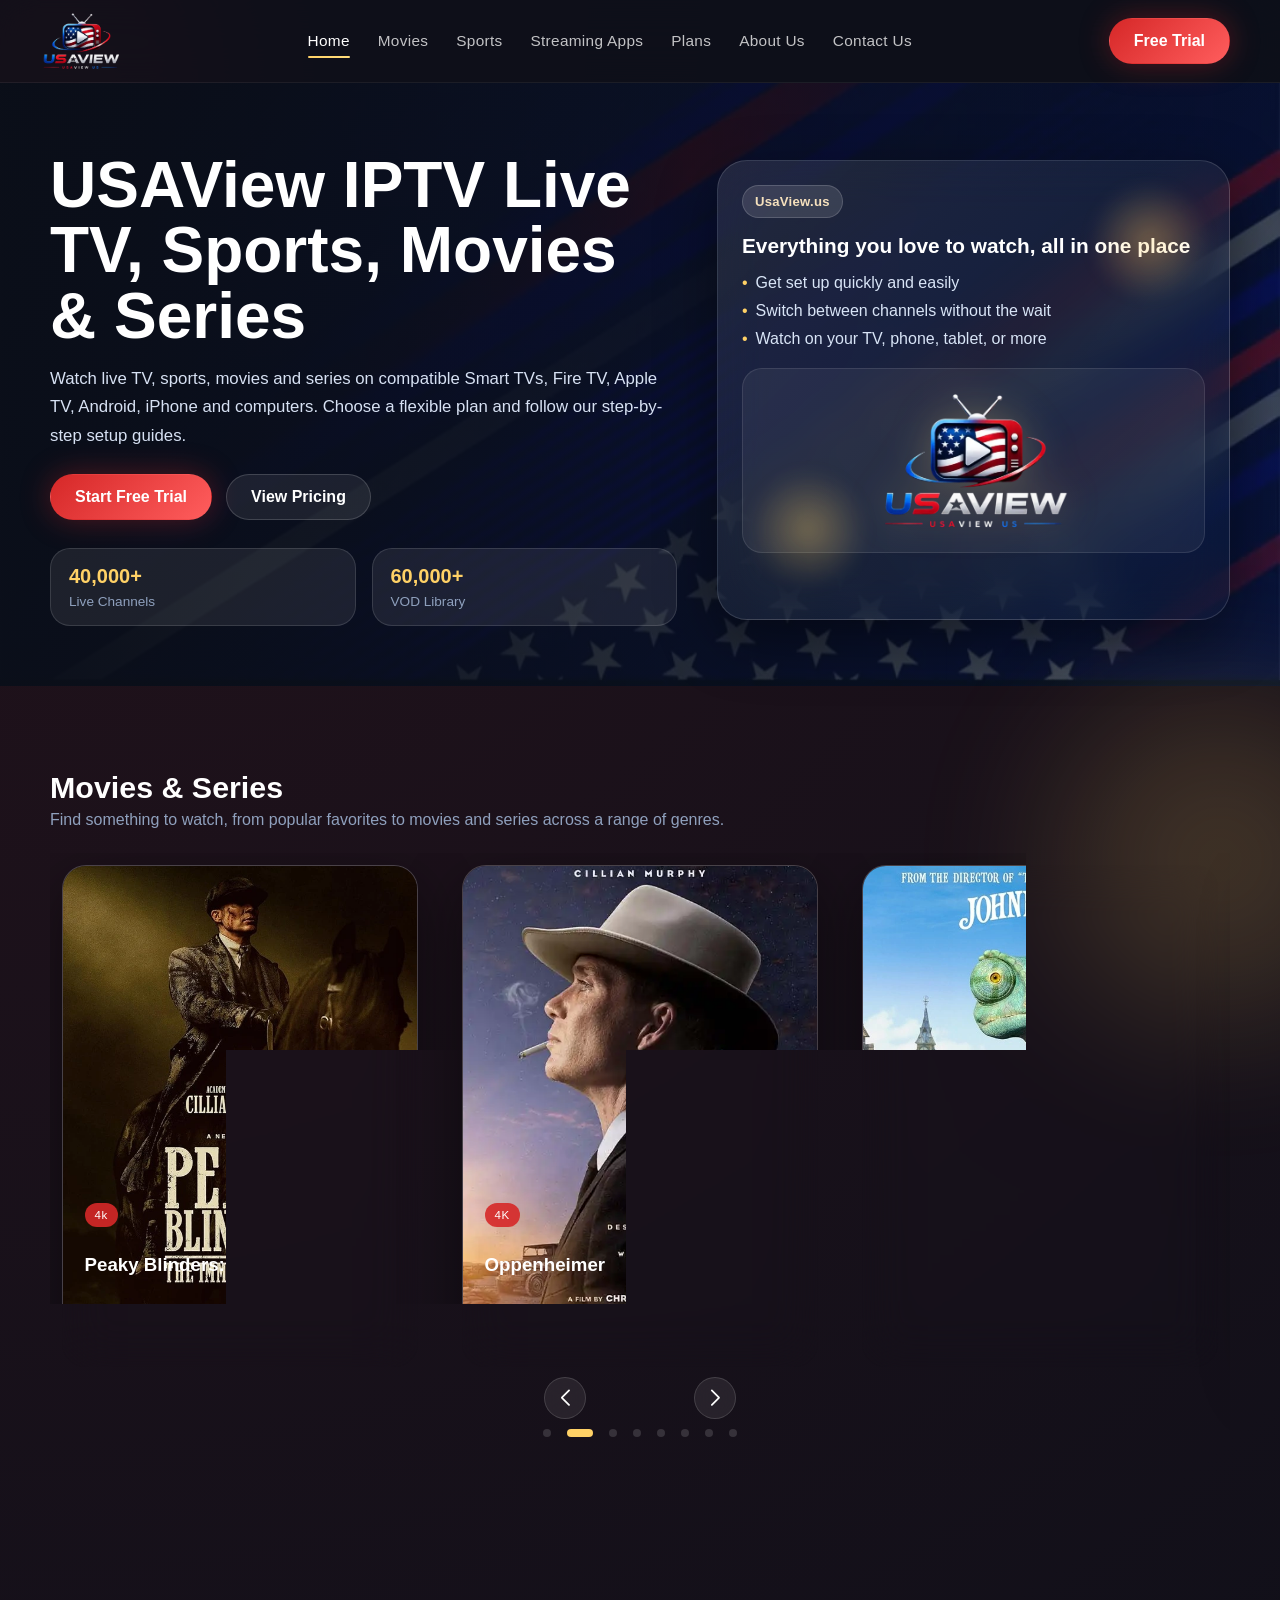
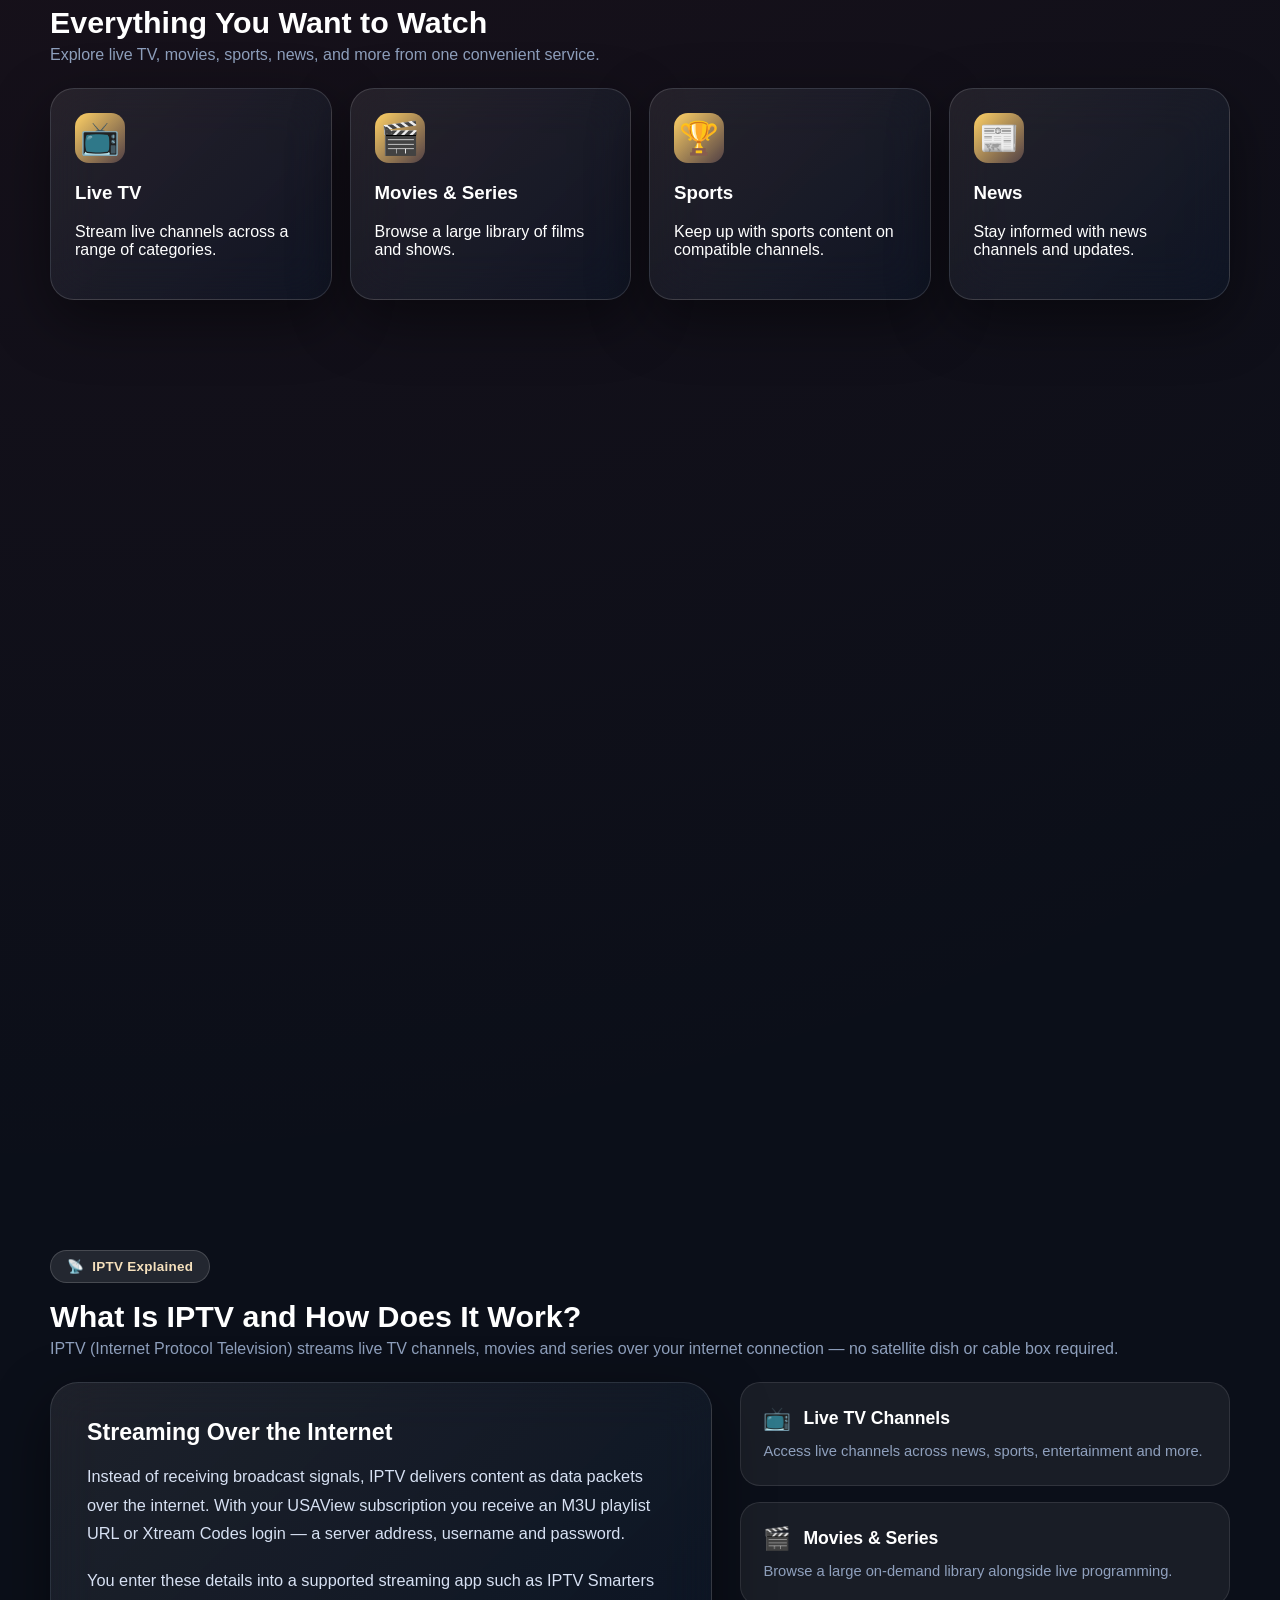
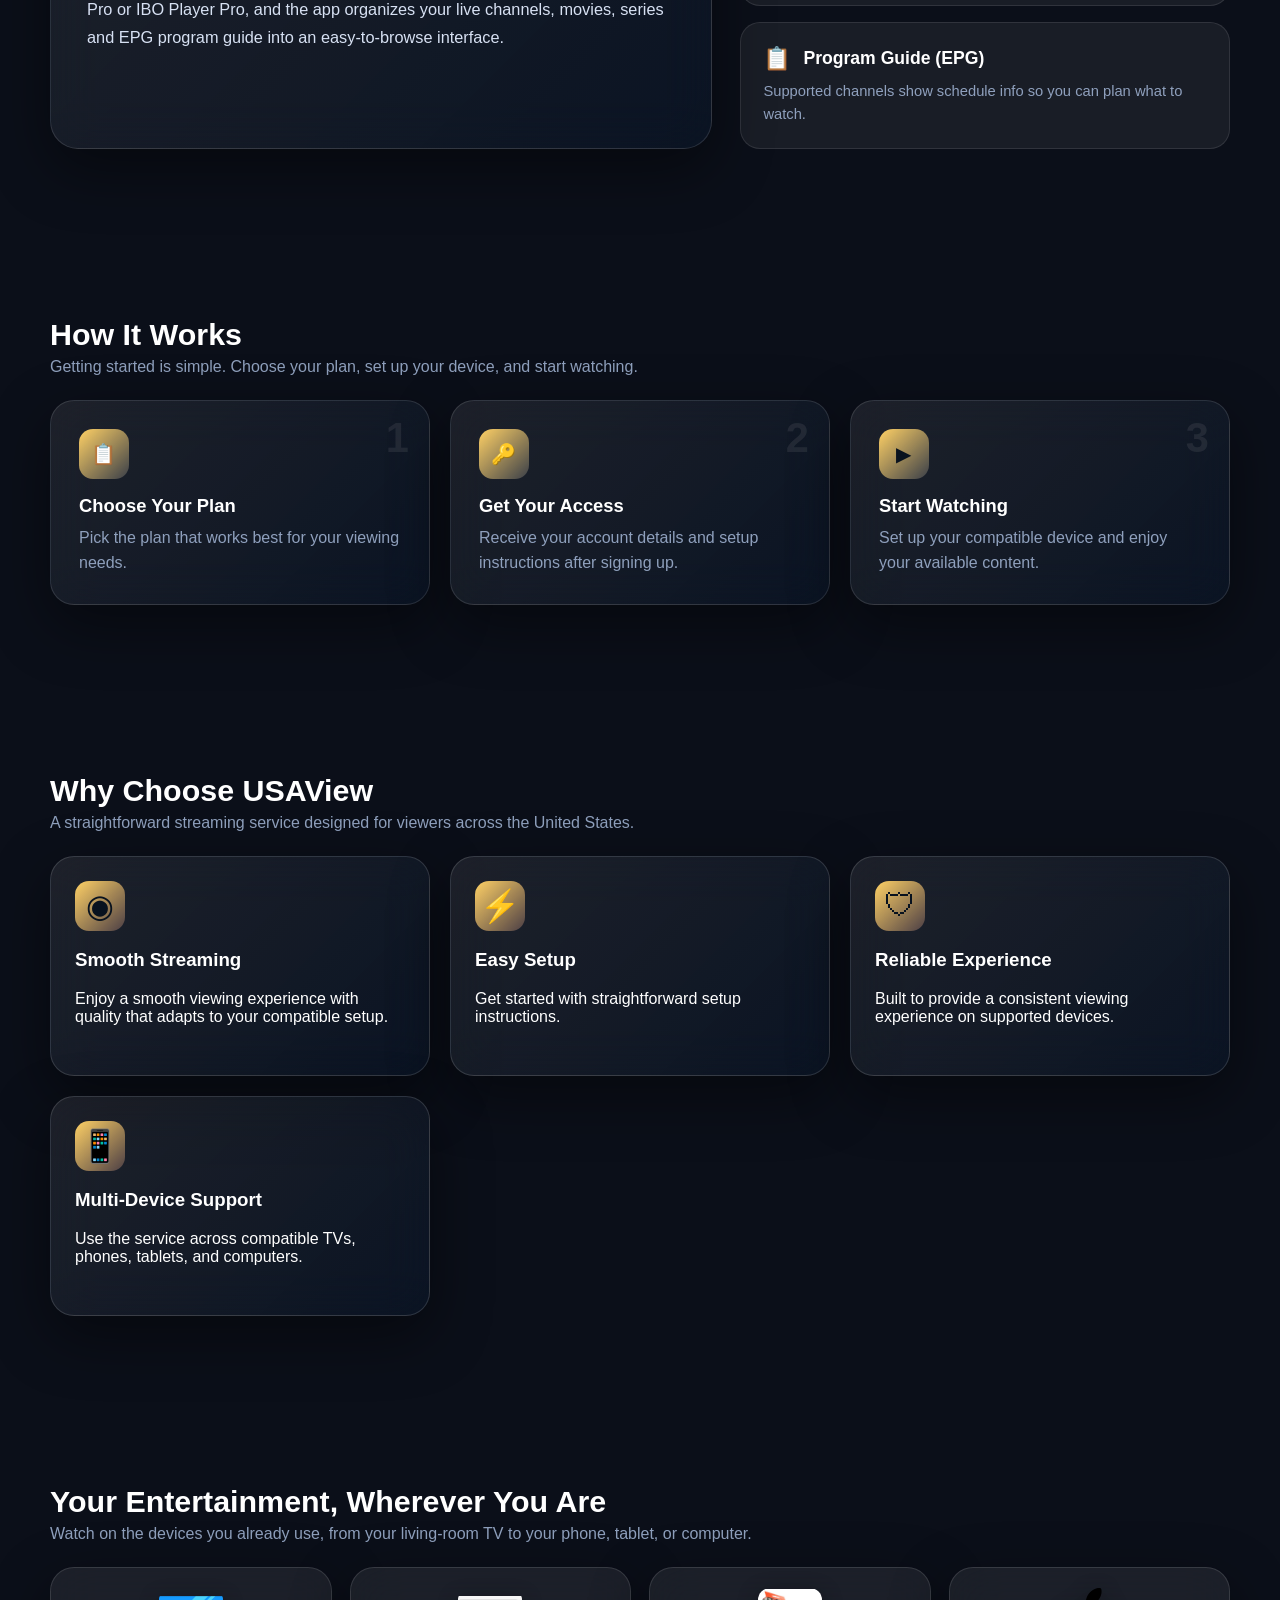
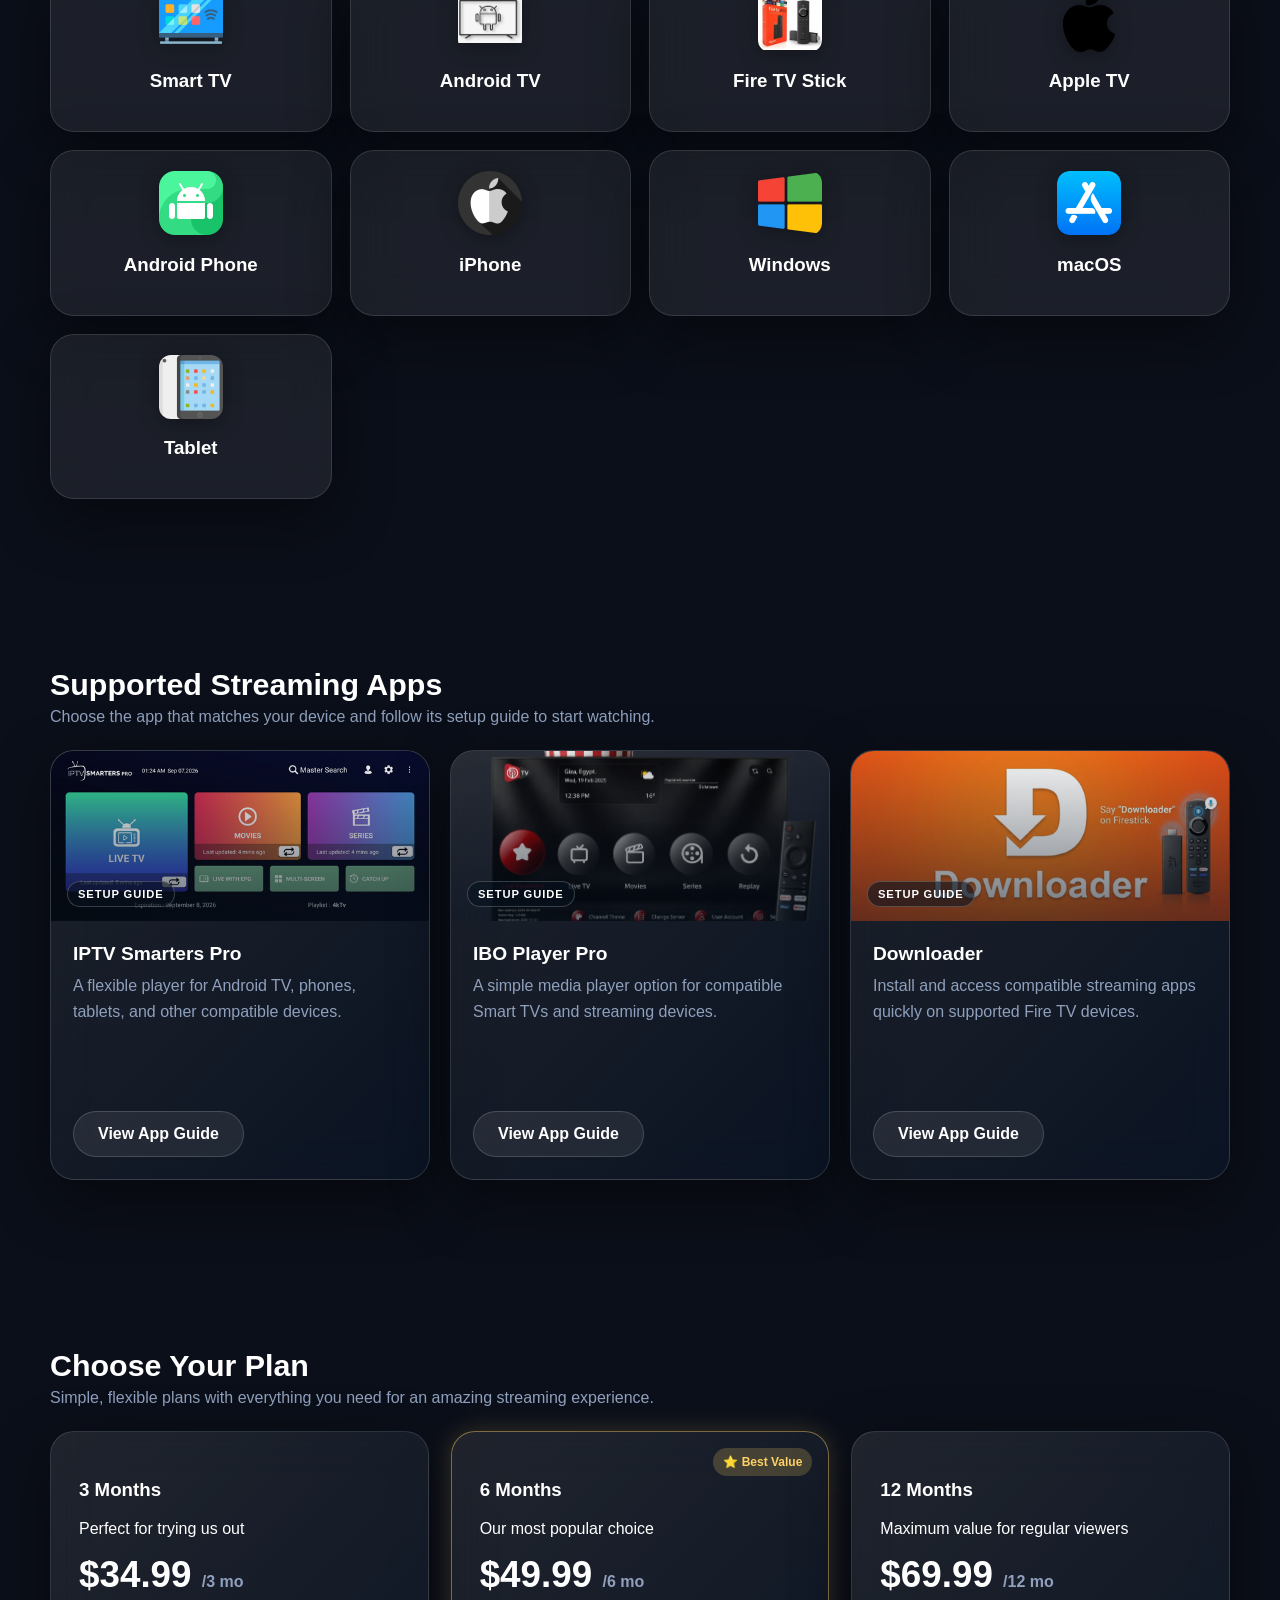
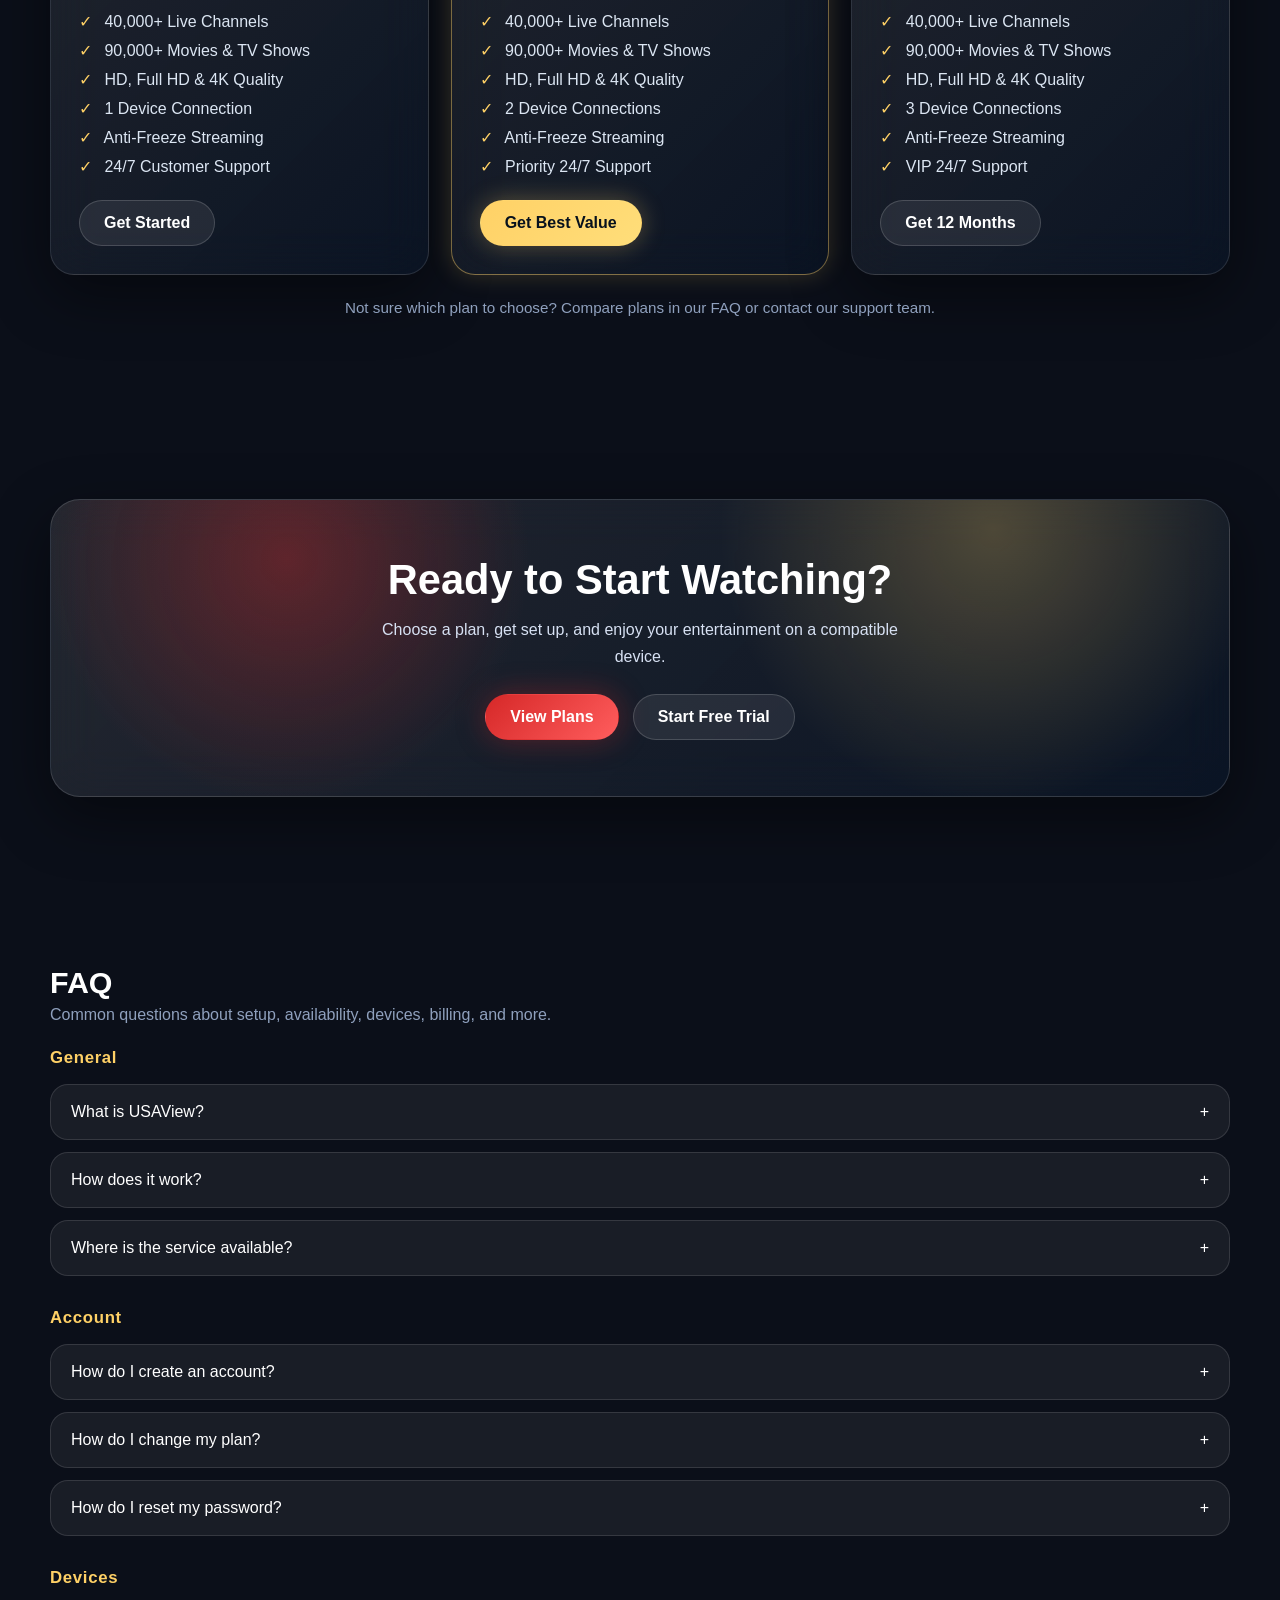
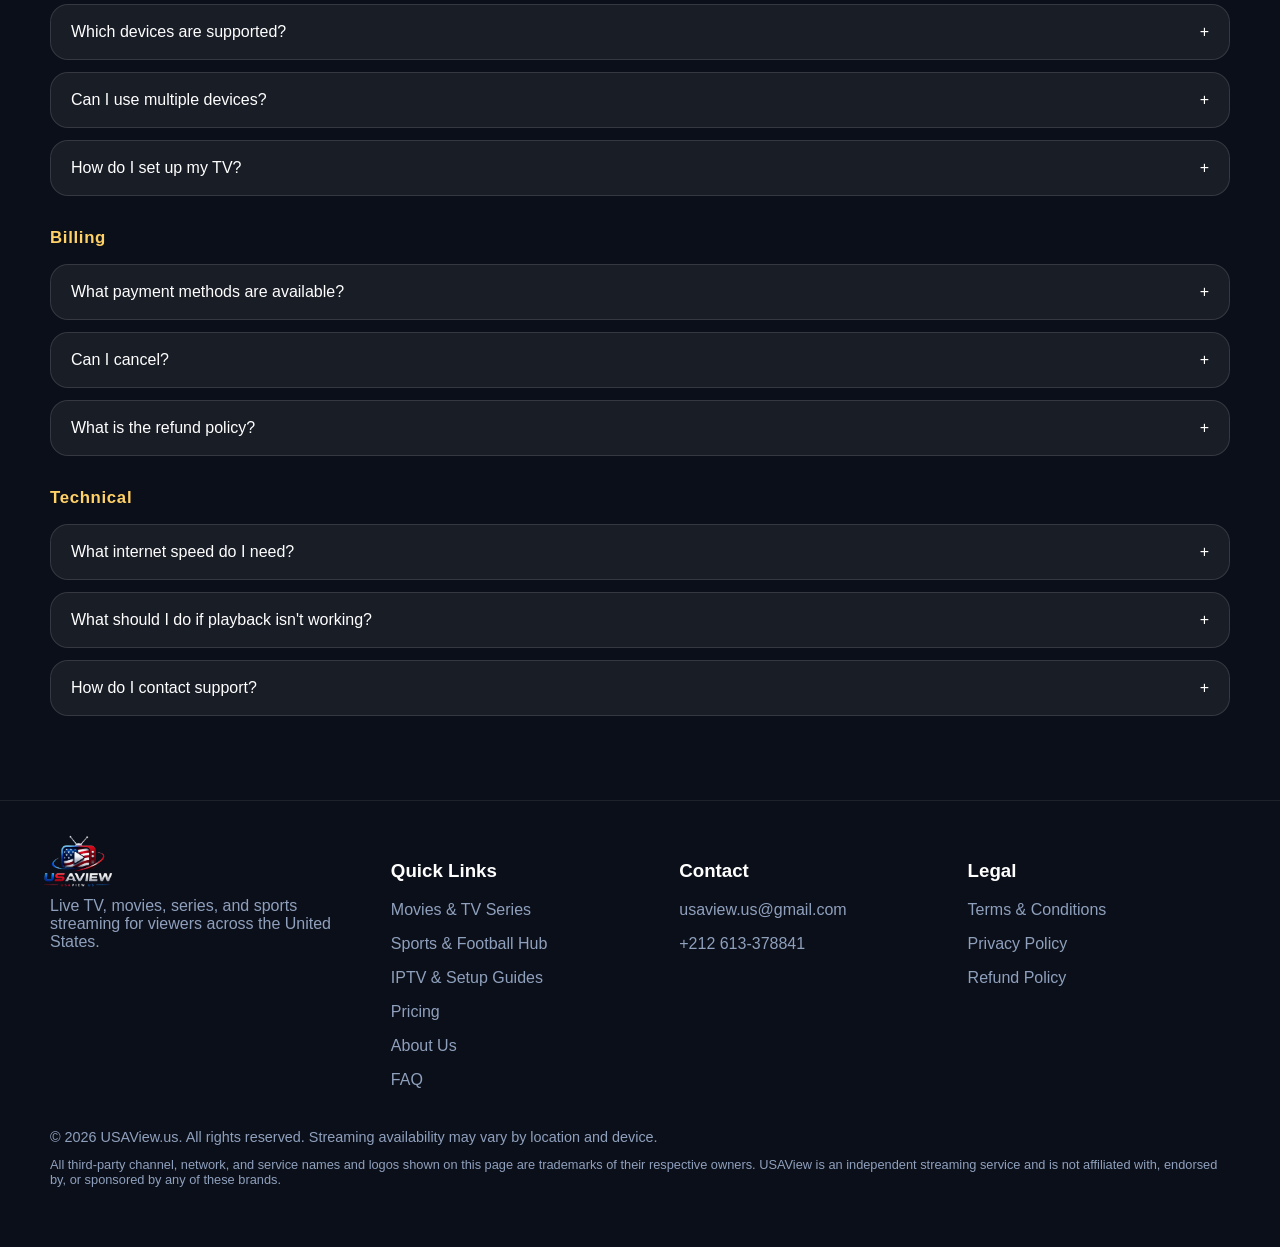
==== commit 9e265d05: ":LKJH" ====
--- a/index.html
+++ b/index.html
@@ -14,6 +14,11 @@
         content="Explore USAView IPTV for live TV, sports, movies and series on compatible Smart TVs, Fire TV, Apple TV, Android and mobile devices. View plans and setup guides." />
 
     <title>USAView IPTV – Live TV, Sports & Movies in the USA</title>
+
+    <link rel="apple-touch-icon" sizes="180x180" href="favicon_io/apple-touch-icon.png">
+    <link rel="icon" type="image/png" sizes="32x32" href="favicon_io/favicon-32x32.png">
+    <link rel="icon" type="image/png" sizes="16x16" href="favicon_io/favicon-16x16.png">
+    <link rel="manifest" href="favicon_io/site.webmanifest">
 
 
     <link rel="canonical" href="https://usaview.us/" />
@@ -34,7 +39,6 @@
     <meta name="twitter:description"
         content="Live TV channels, movies, series, and sports streamed over the internet. Easy setup and a free 24-hour trial." />
     <meta name="twitter:image" content="https://usaview.us/assets/imgs/logos/logo.webp" />
-    <link rel="icon" href="assets/imgs/logos/logo.webp" type="image/webp" />
     <link rel="stylesheet" href="style.css">
     <link rel="stylesheet" href="https://cdn.jsdelivr.net/npm/swiper@11/swiper-bundle.min.css" />
 
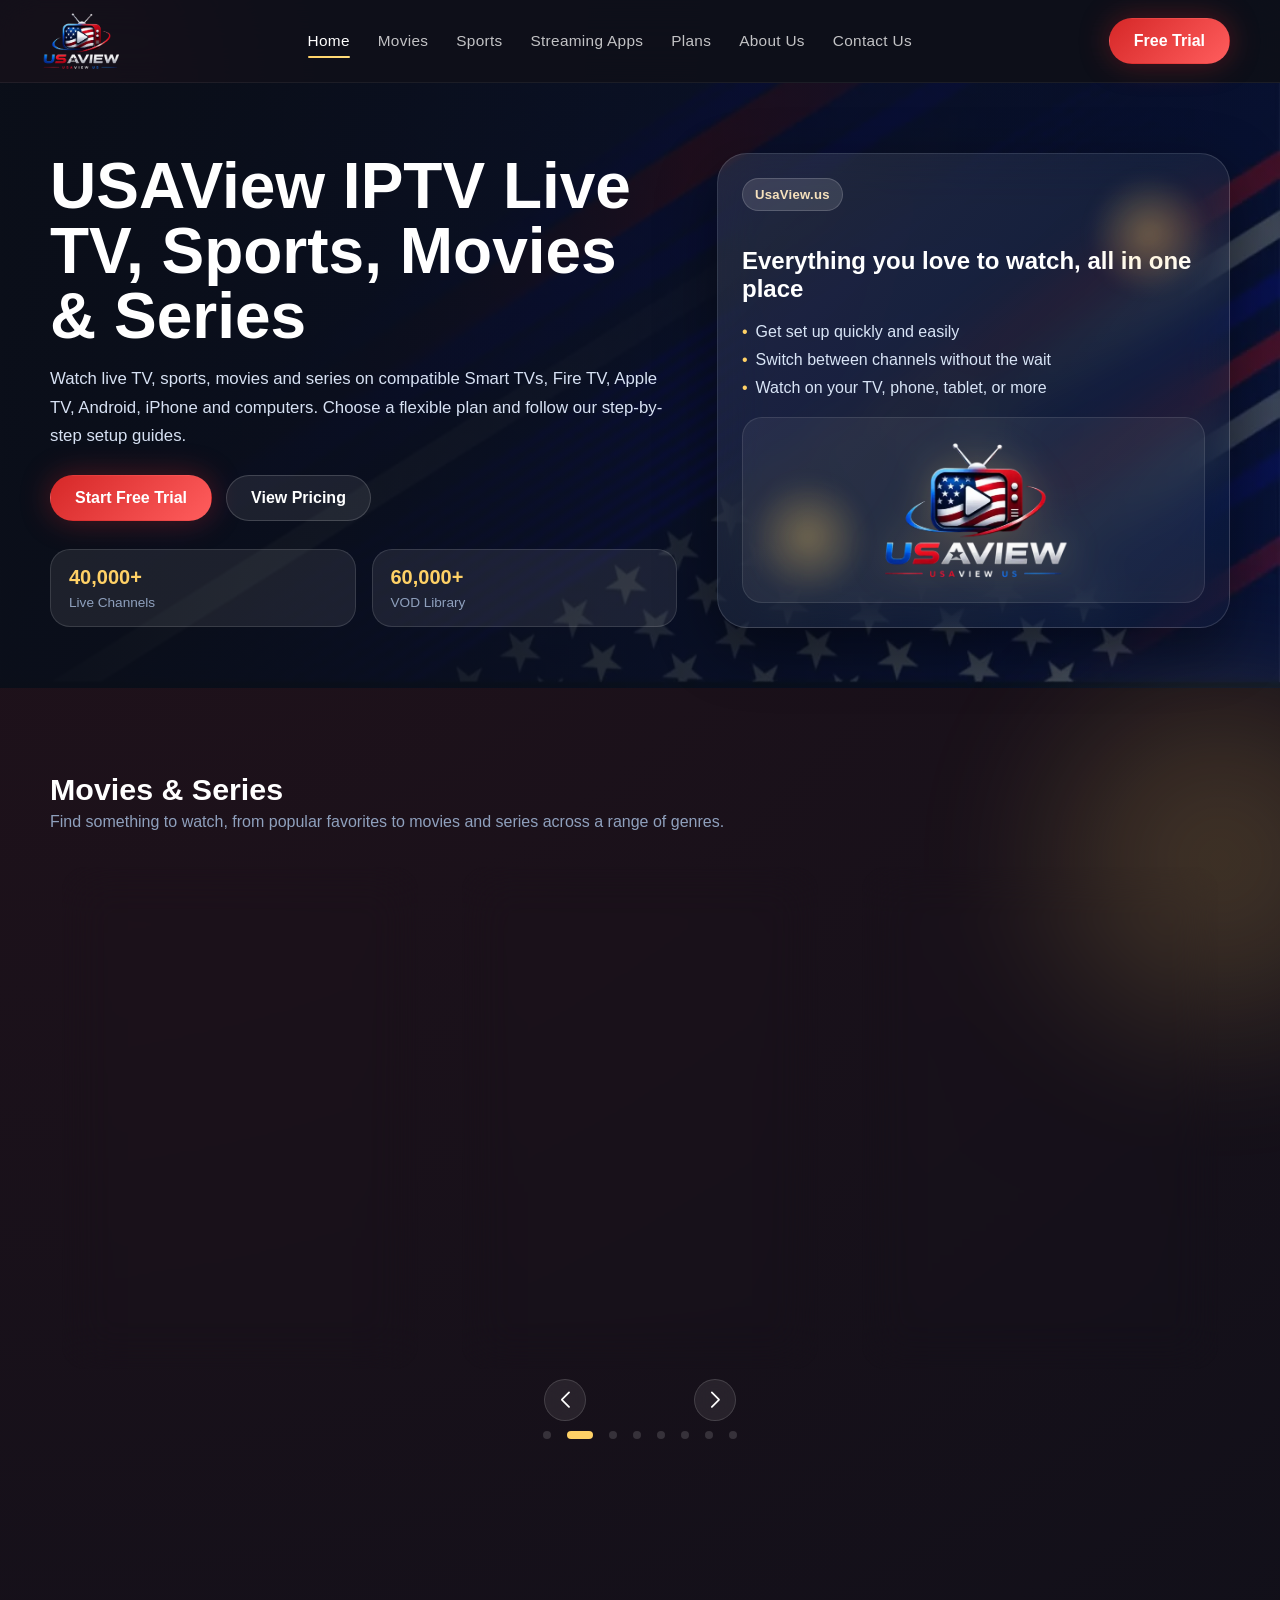
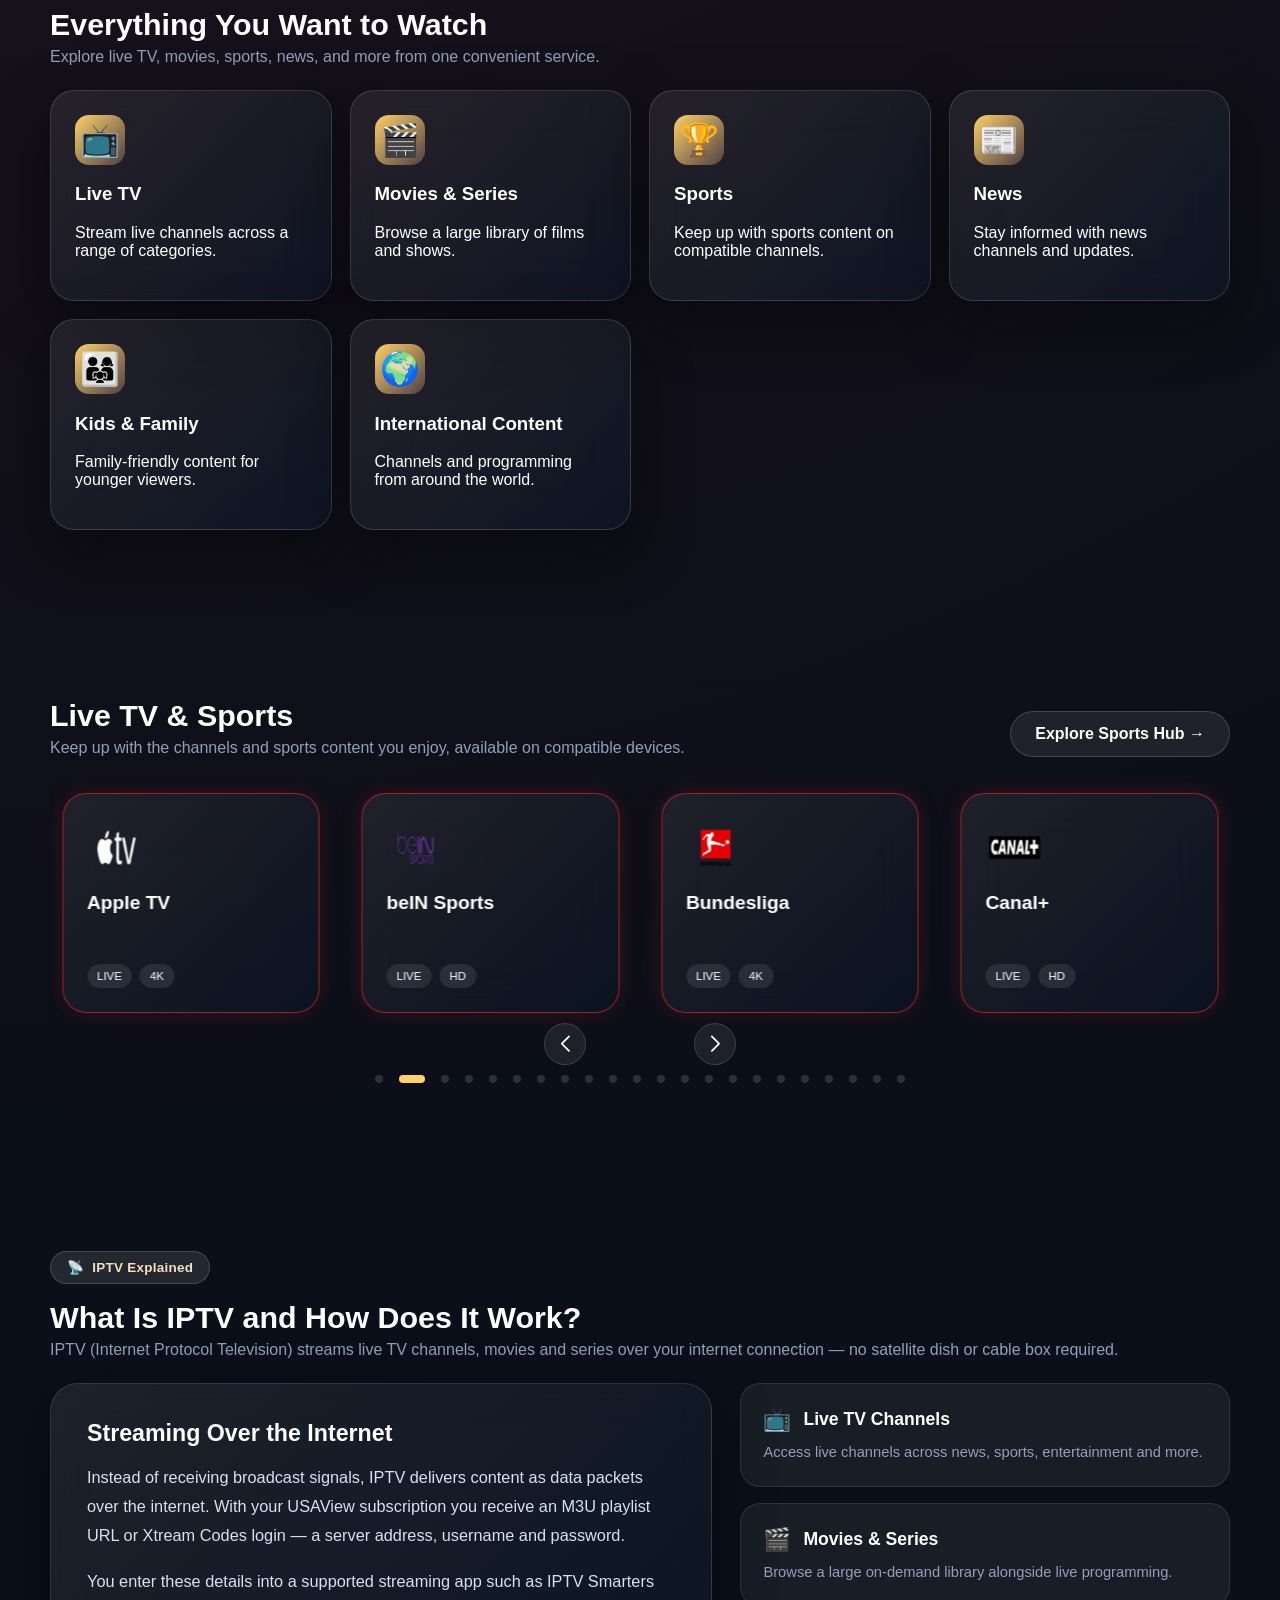
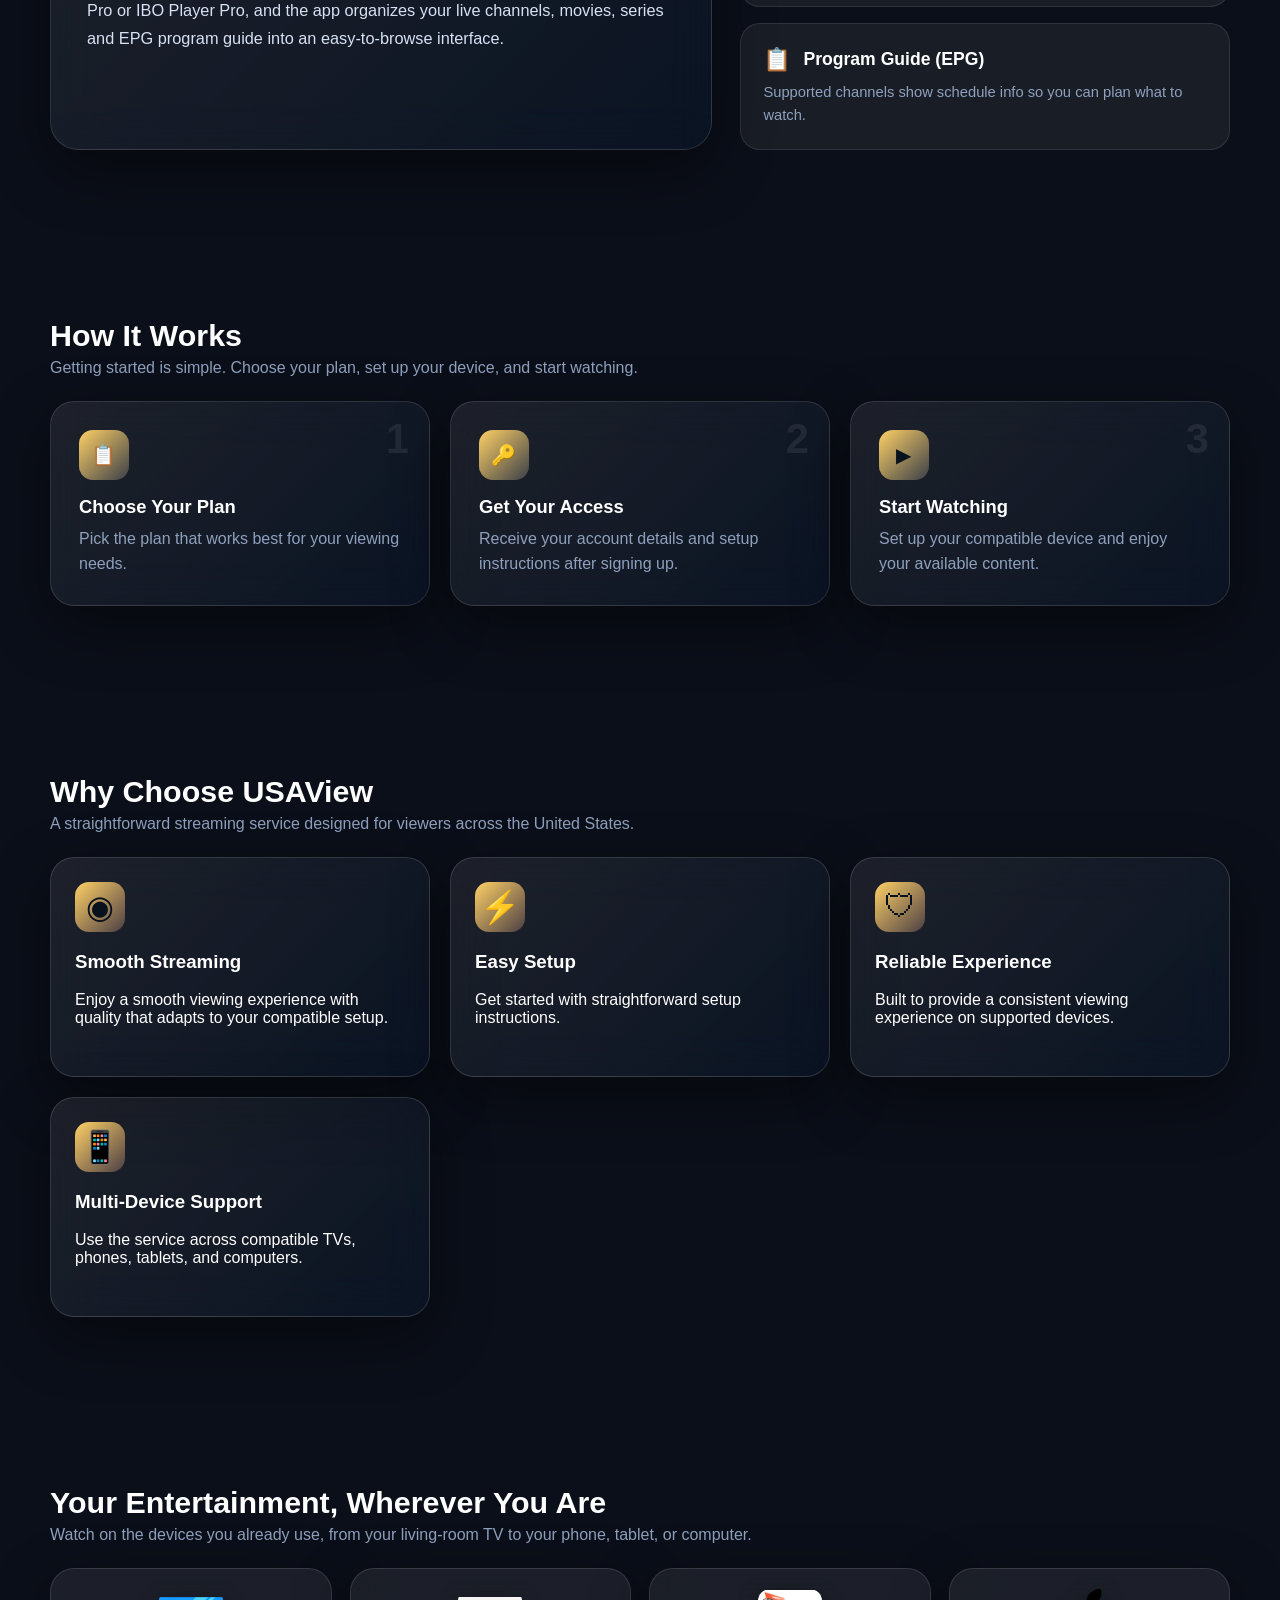
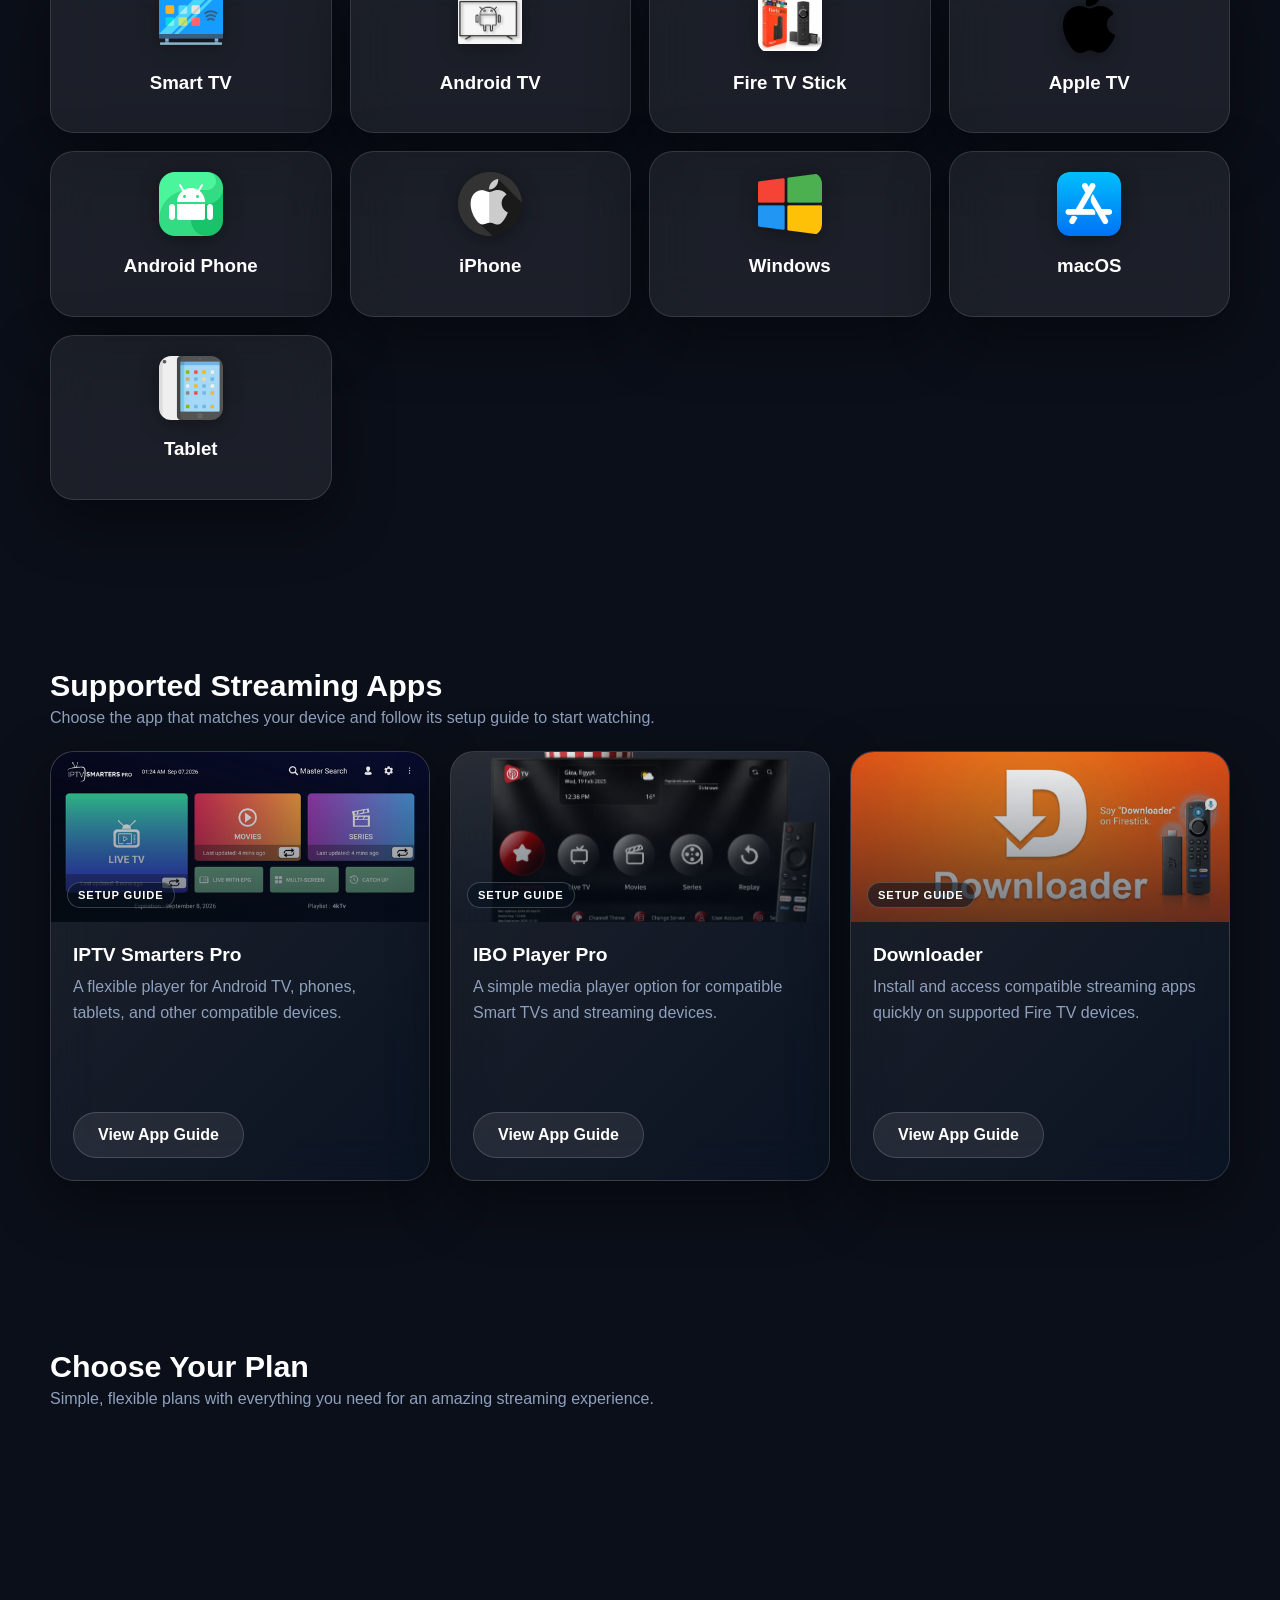
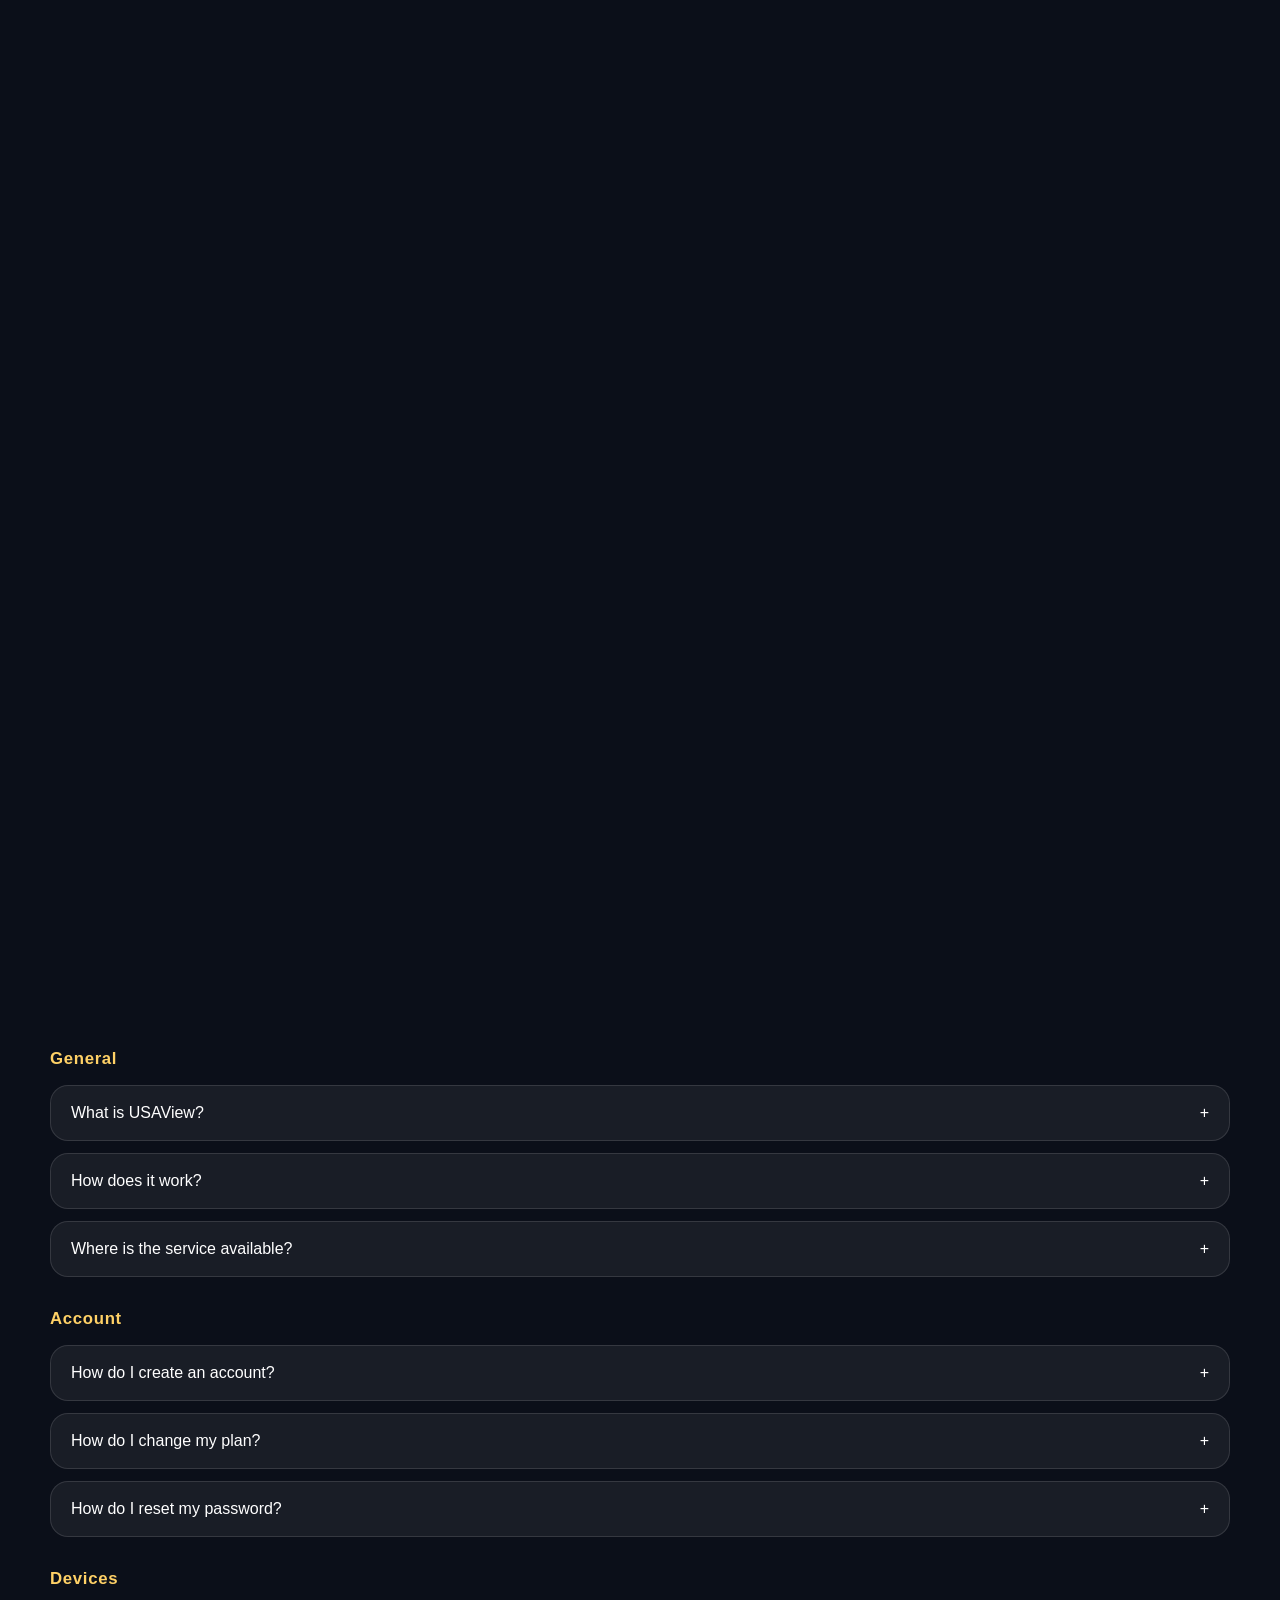
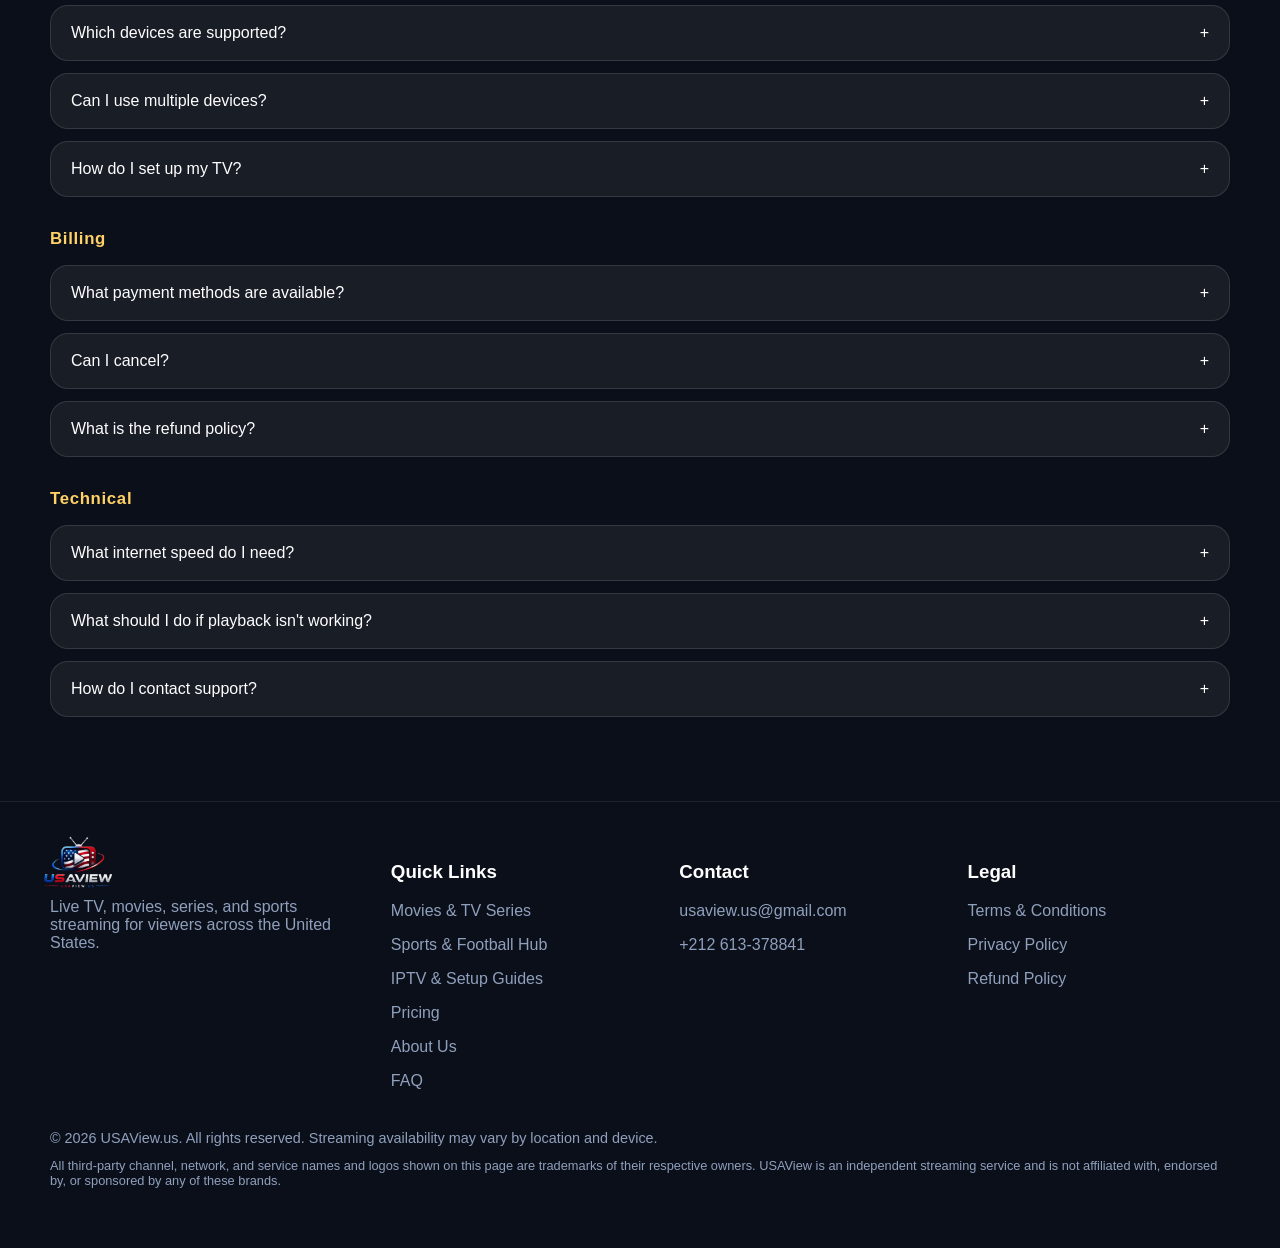
==== commit 48da37e3: ":LKJHYD" ====
--- a/index.html
+++ b/index.html
@@ -111,7 +111,7 @@
                         <div class="floating-orb one"></div>
                         <div class="floating-orb two"></div>
                         <div class="pill">UsaView.us</div>
-                        <h3>Everything you love to watch, all in one place</h3>
+                        <h2>Everything you love to watch, all in one place</h2>
                         <ul>
                             <li>Get set up quickly and easily</li>
                             <li>Switch between channels without the wait</li>
